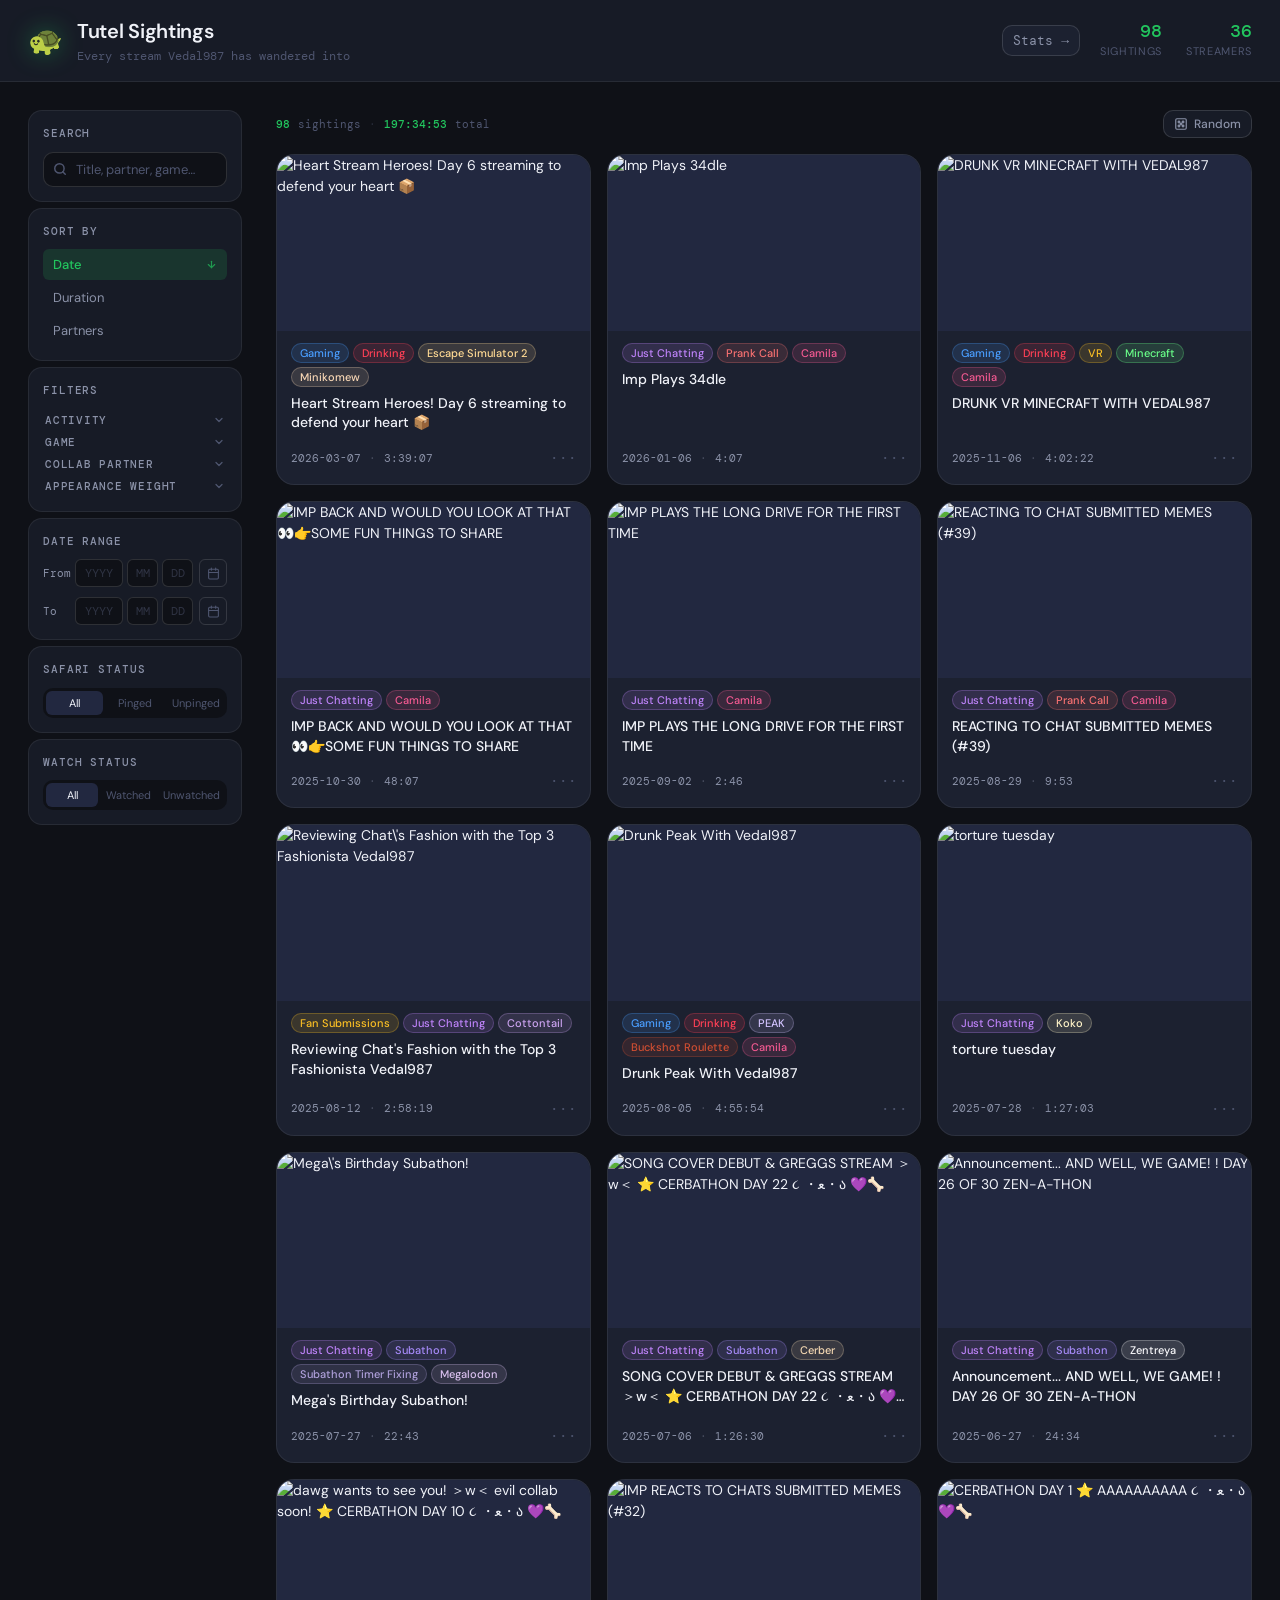
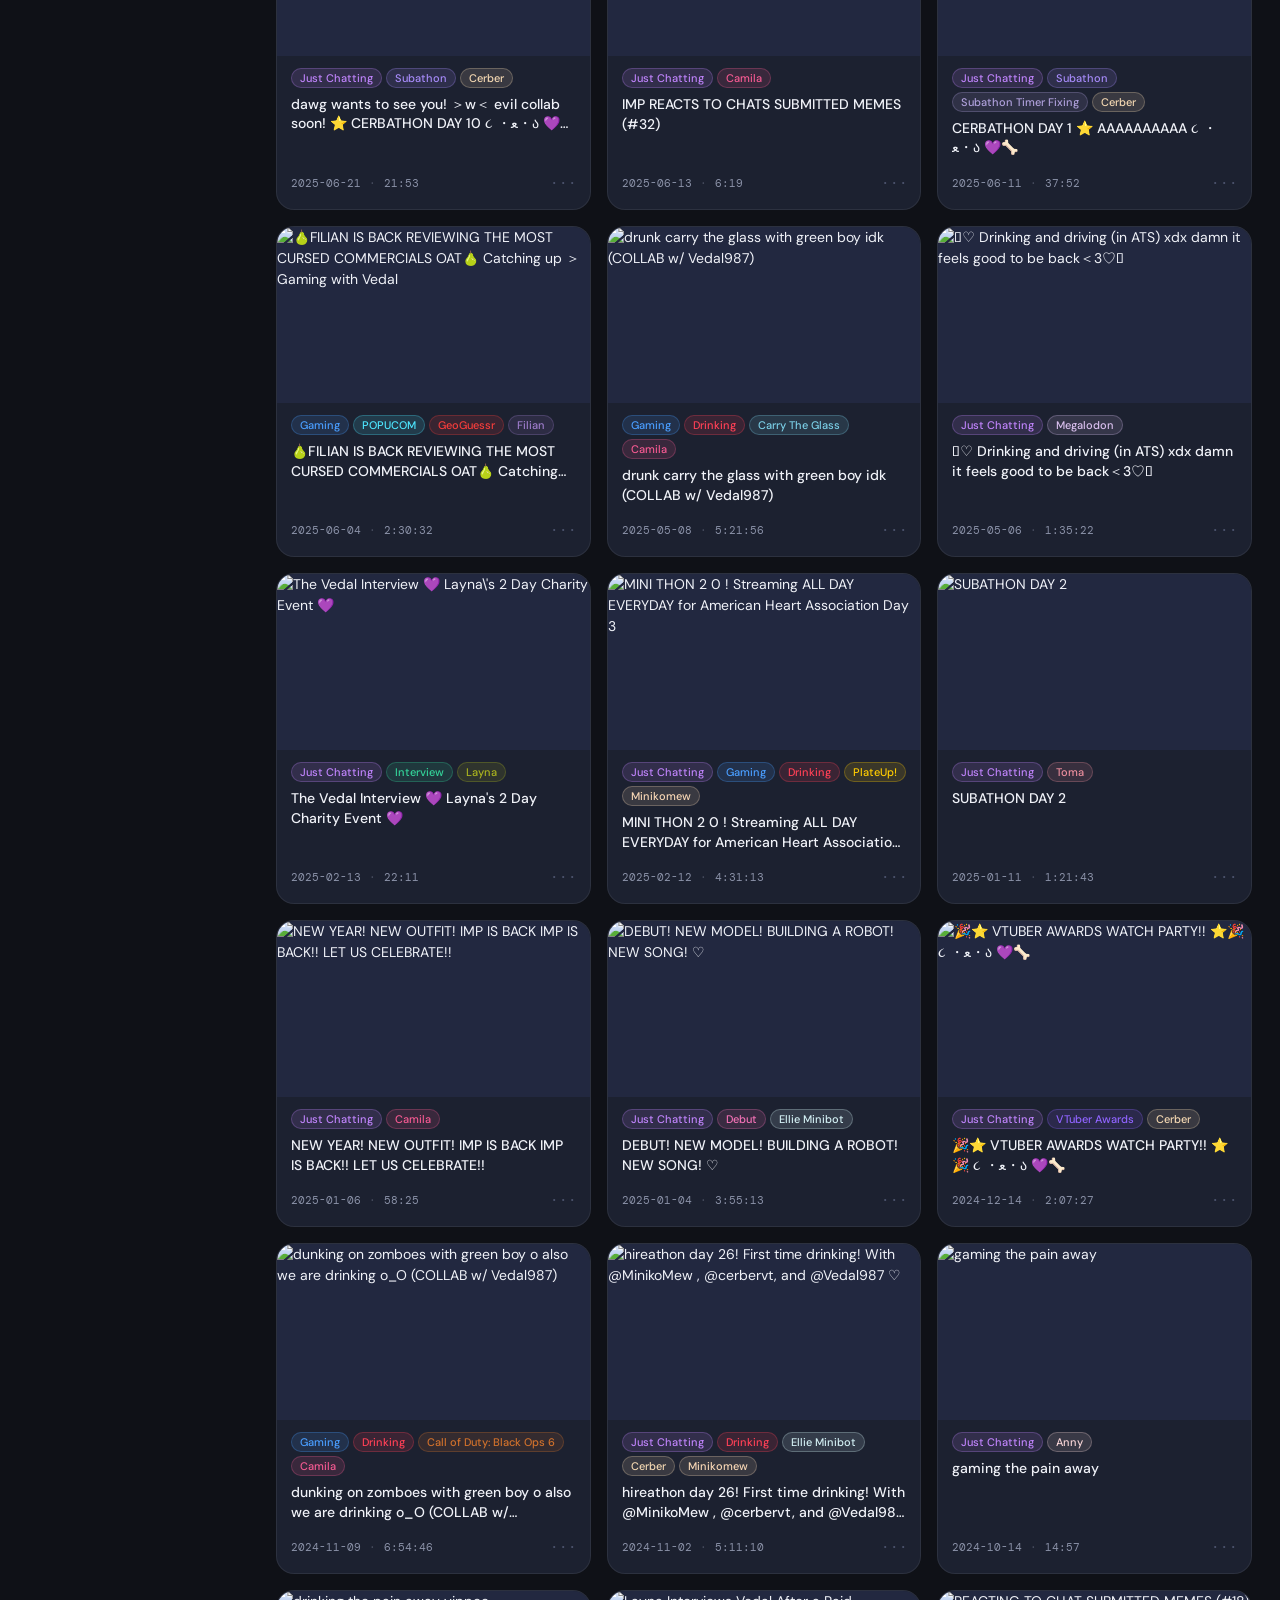
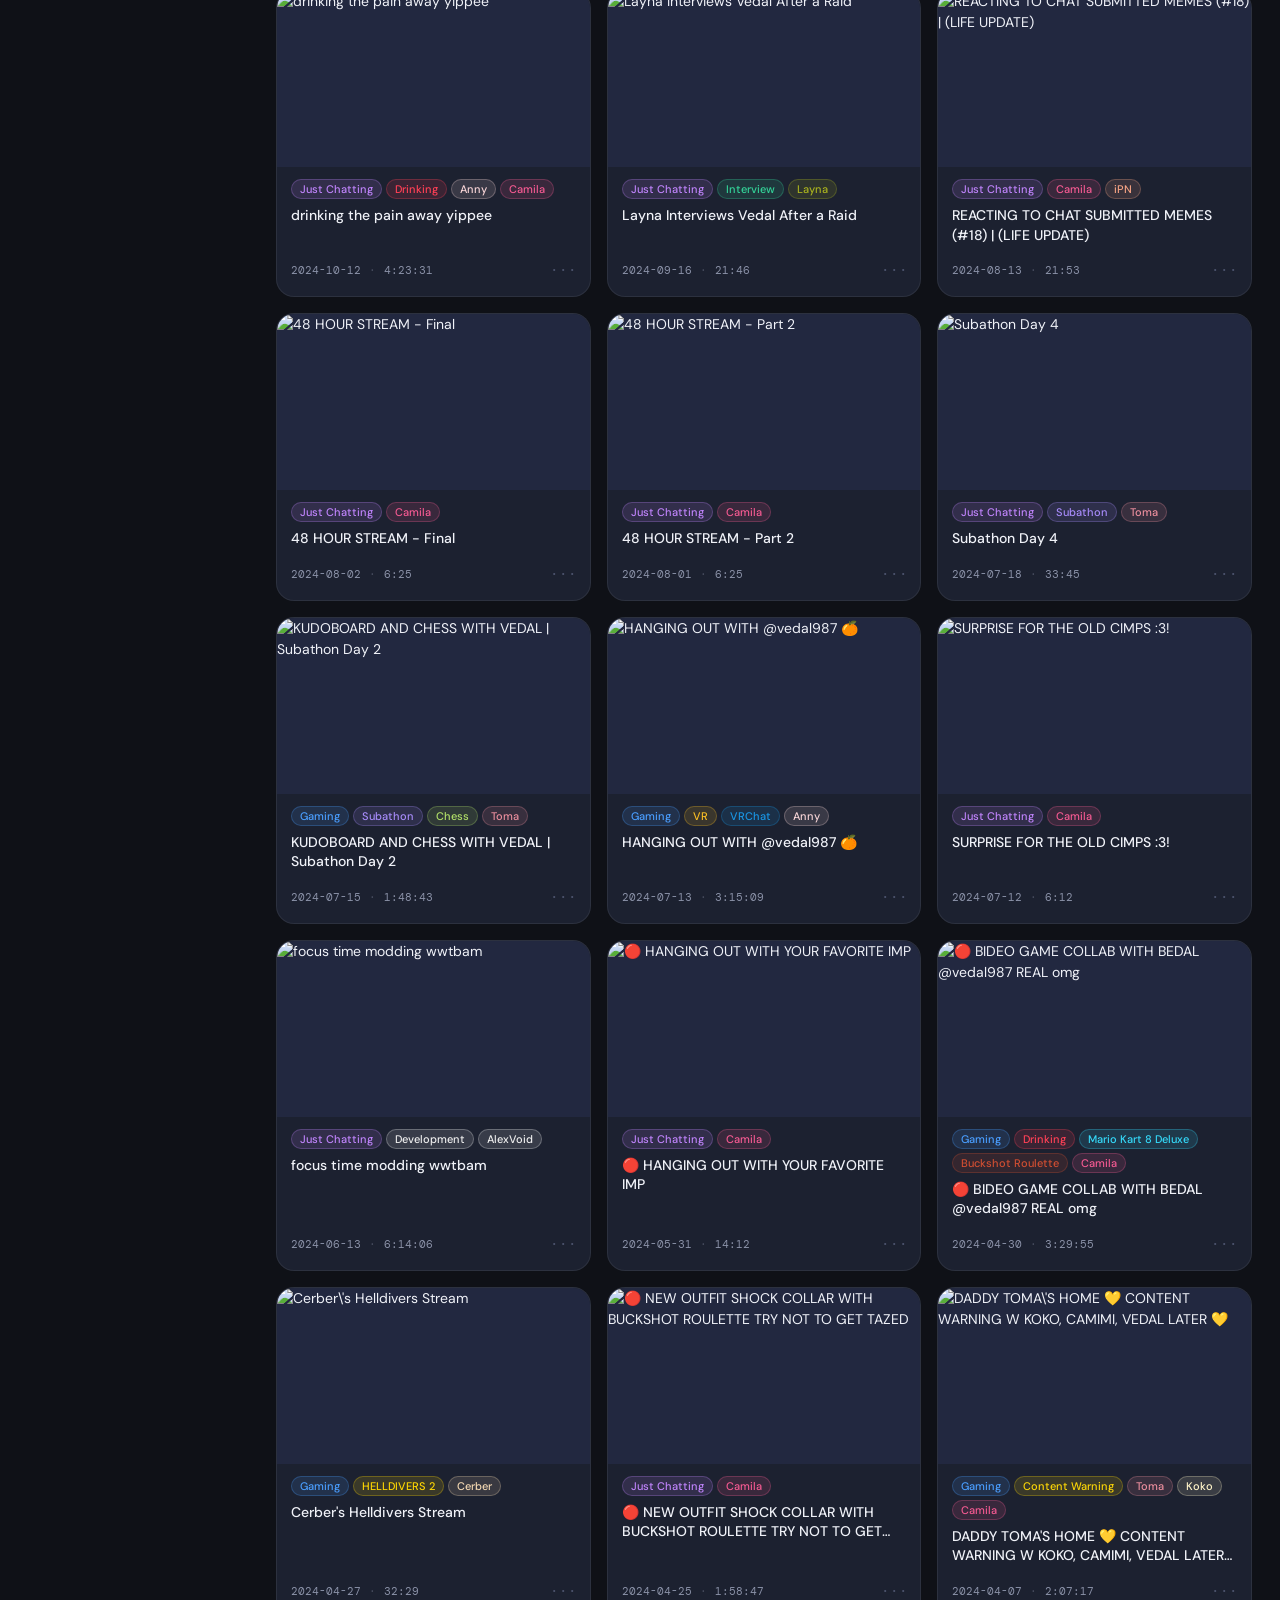
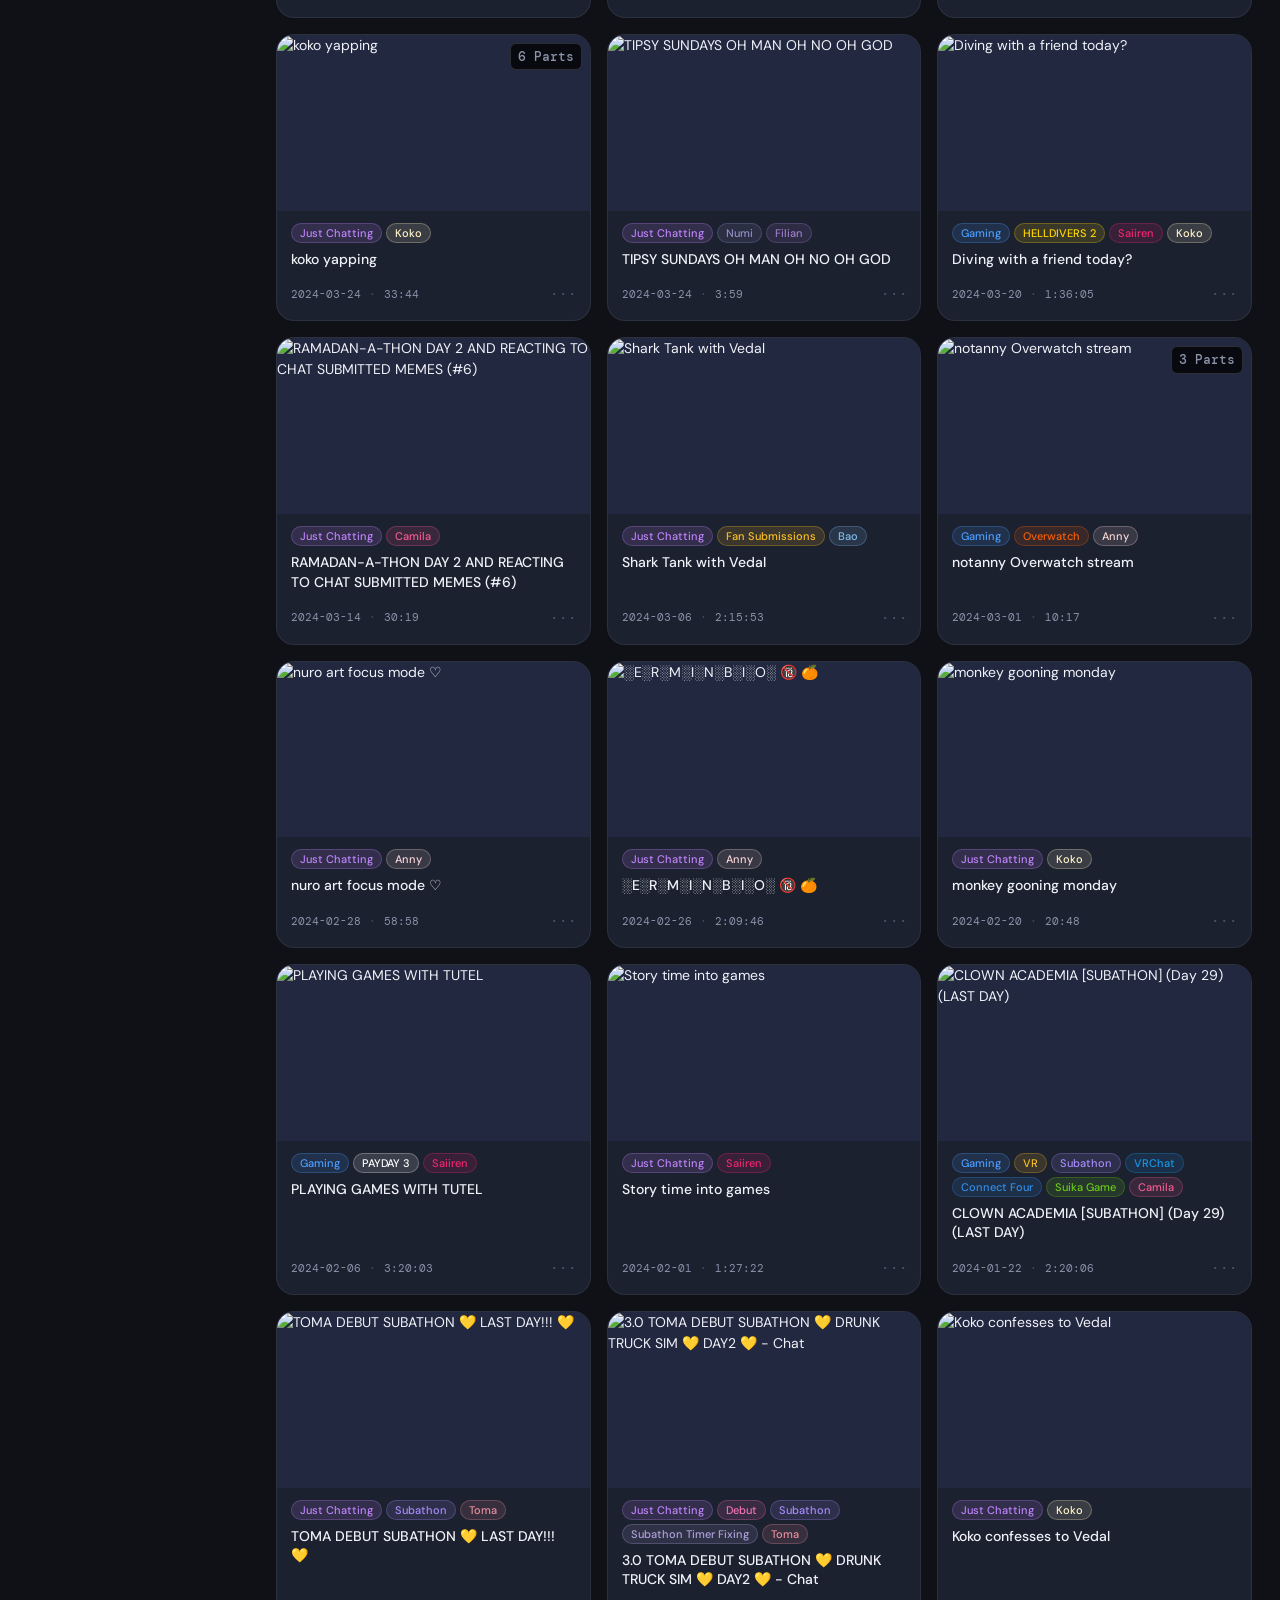
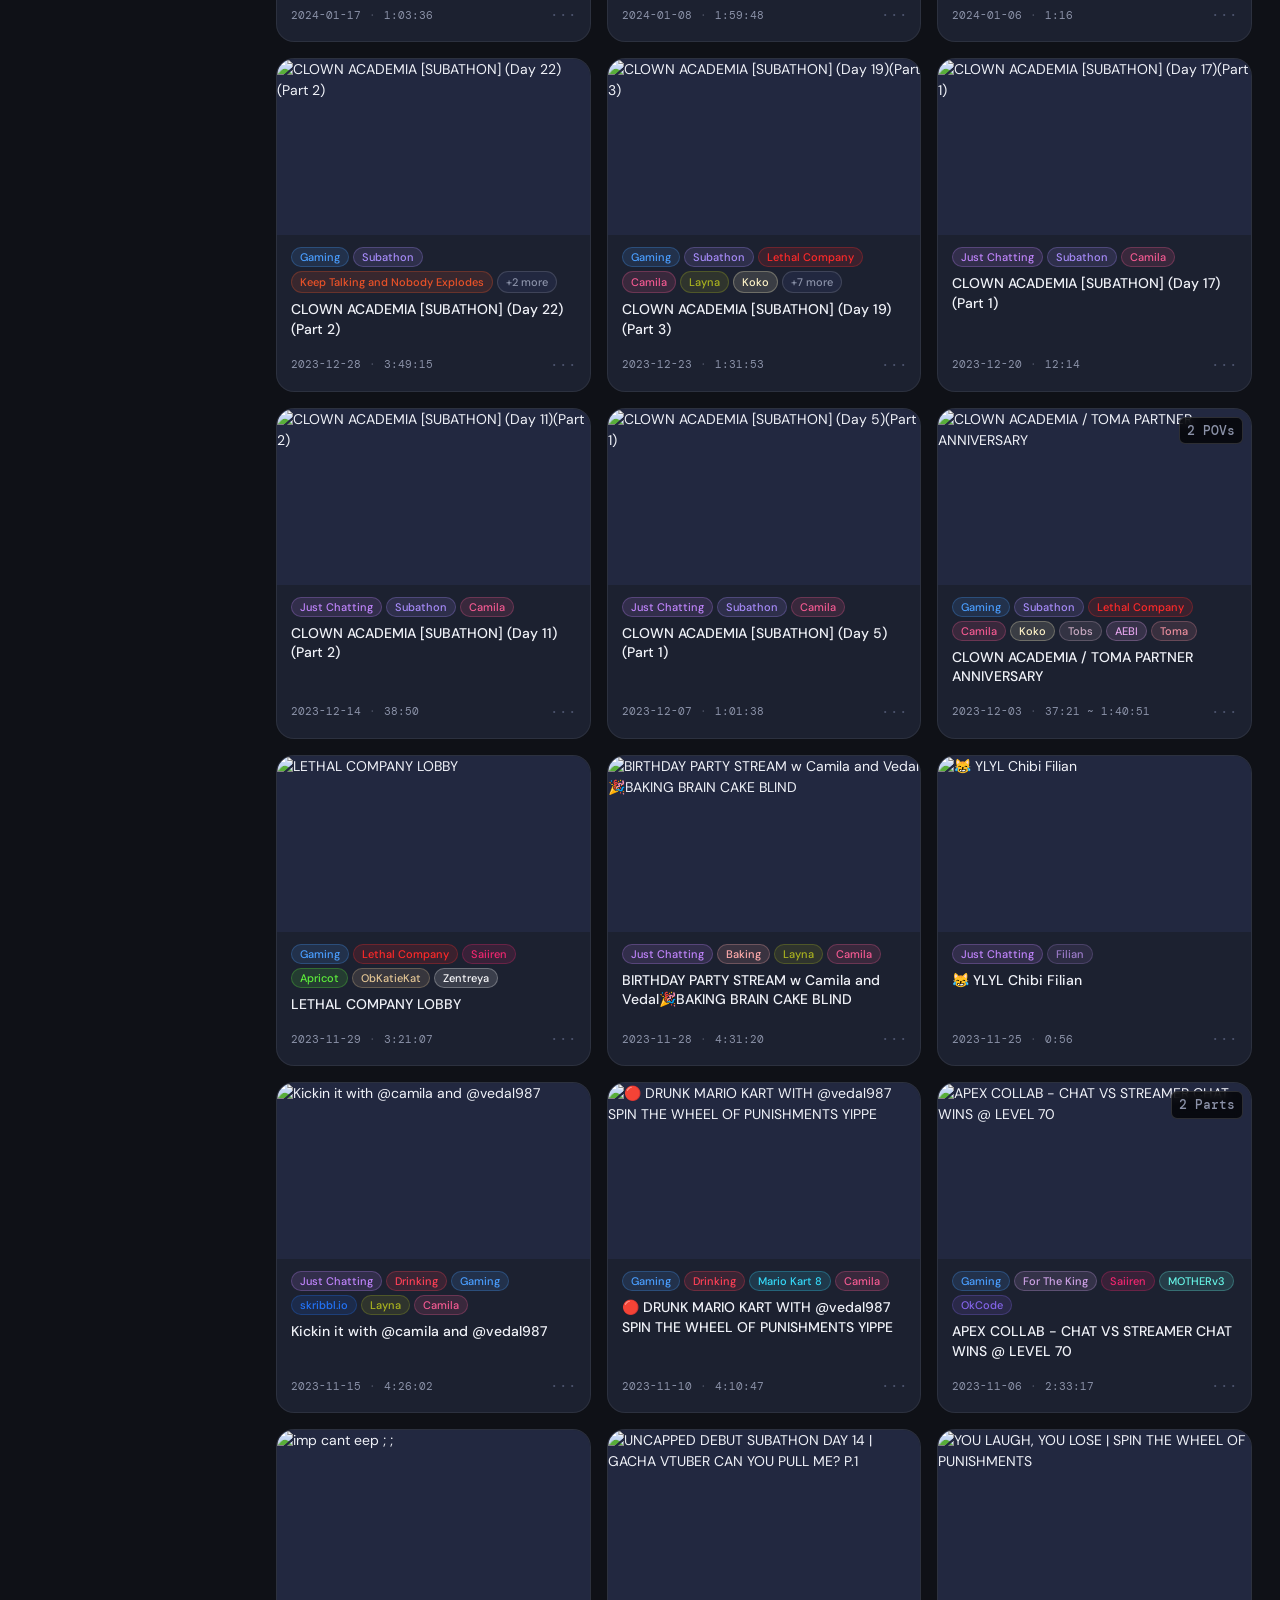
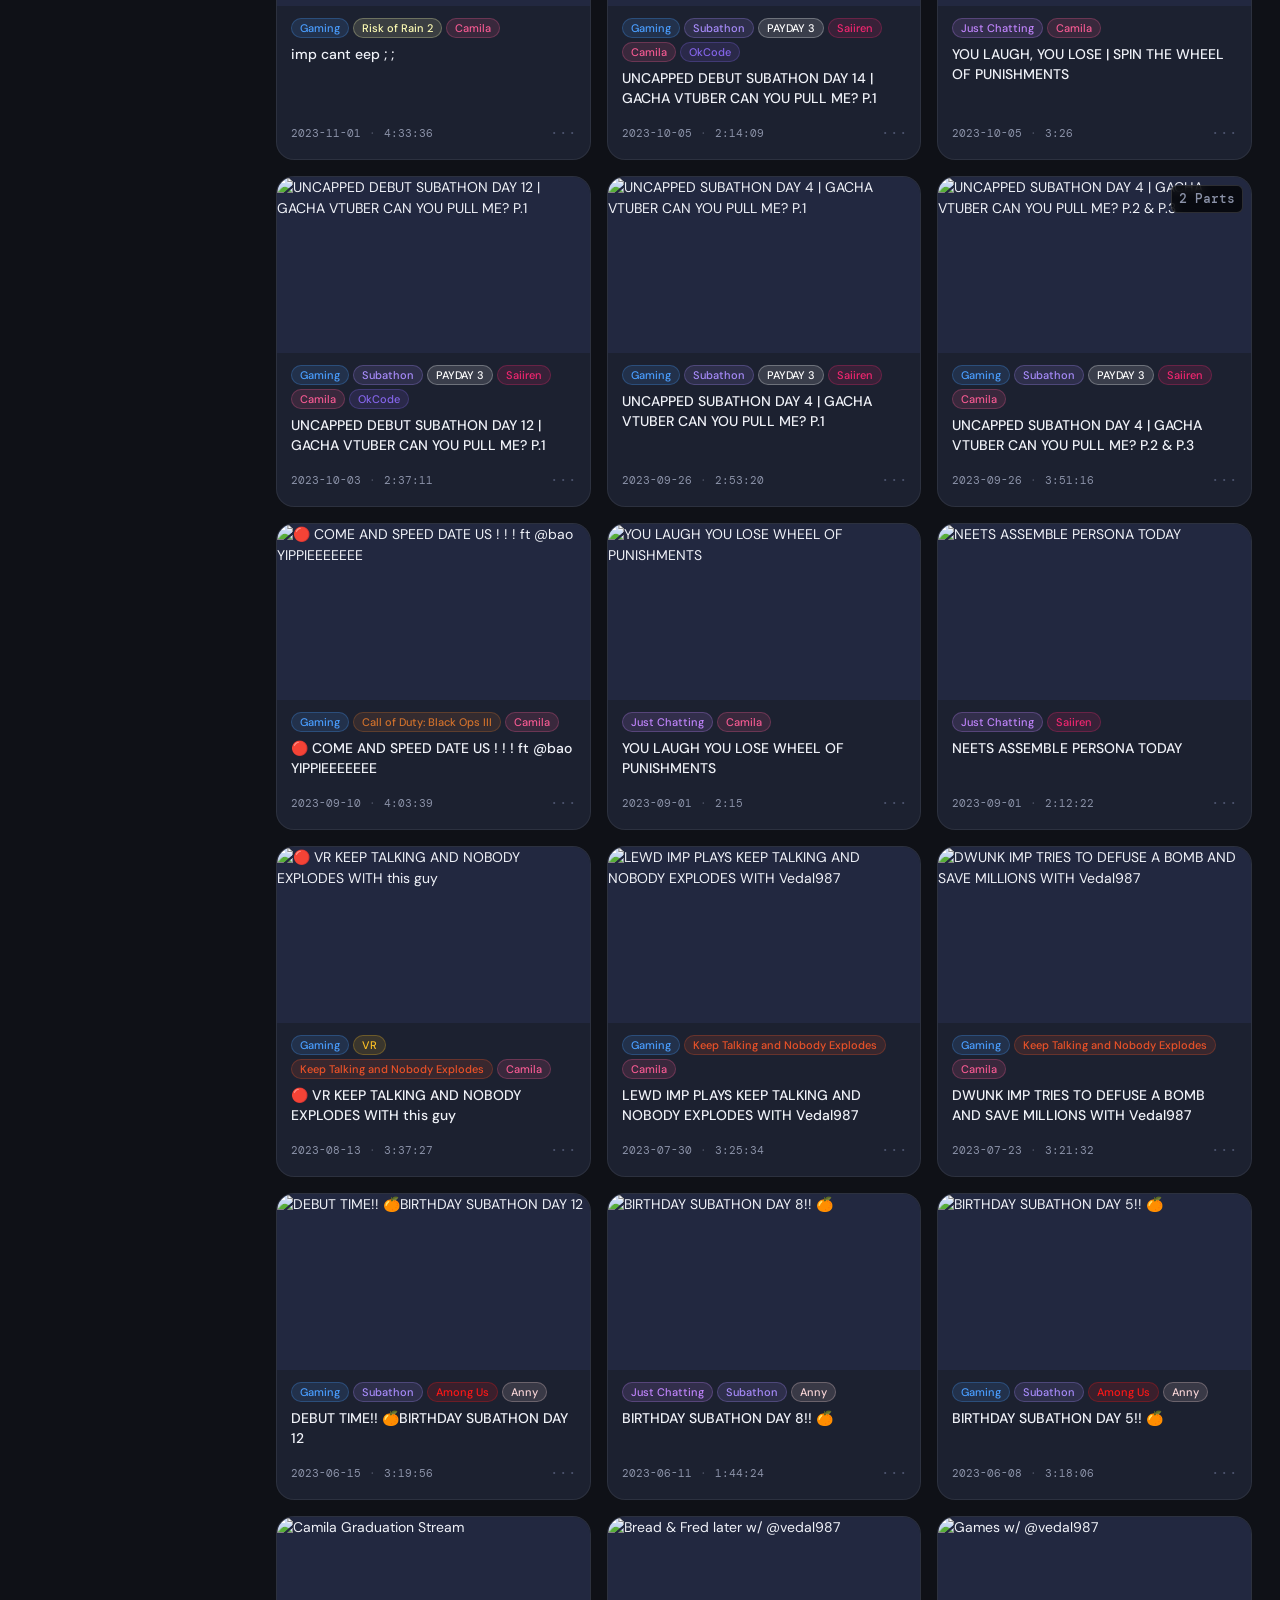
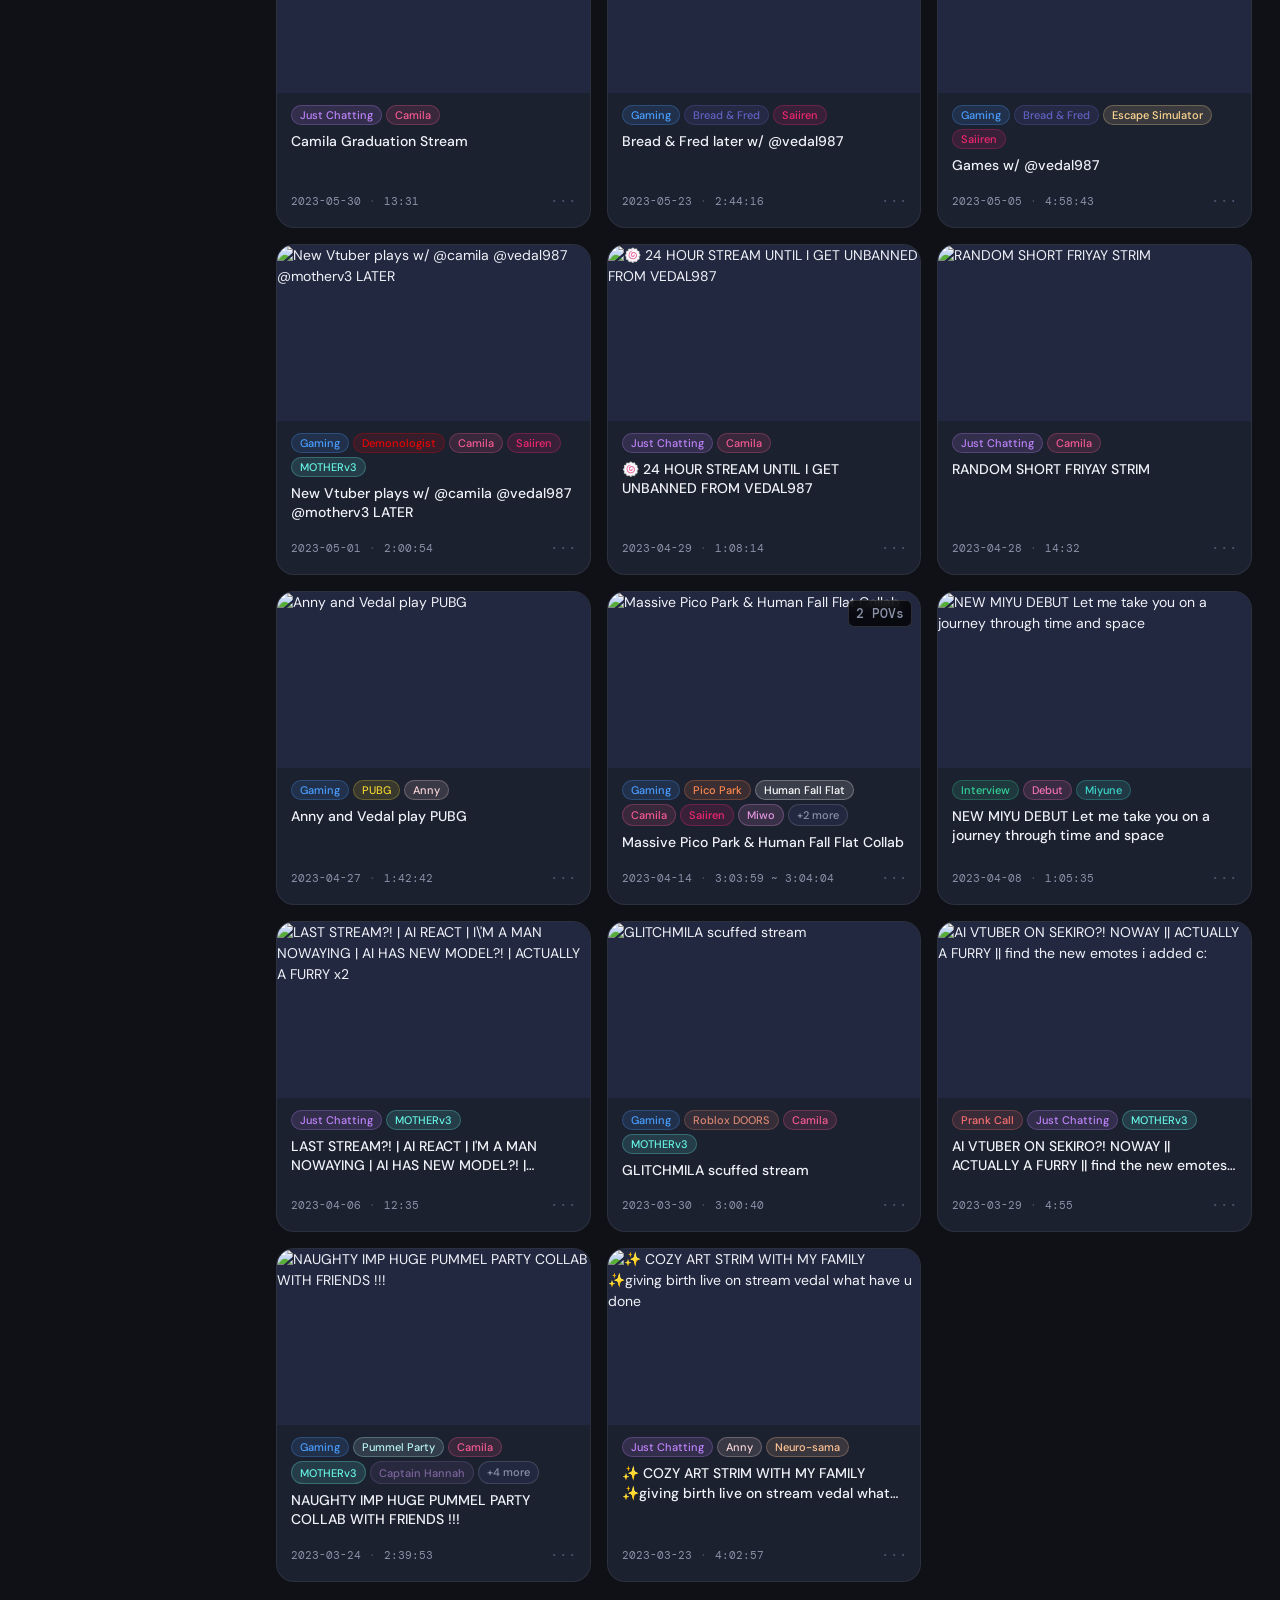
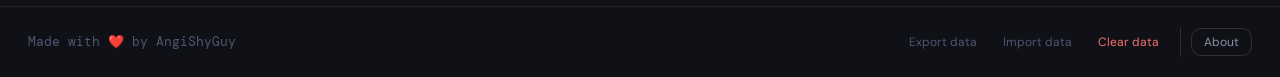
==== index.html @ 38301bb7 "polished up SEO" ====
<!DOCTYPE html>
<html lang="en">
<head>
  <meta charset="UTF-8" />
  <meta name="viewport" content="width=device-width, initial-scale=1.0" />
  
  <title>Tutel Sightings</title>
  <meta name="description" content="A public, searchable, filterable archive of every appearance by Vedal987 on other people's streams." />
  <meta name="theme-color" content="#171b26" />

  <!-- Open Graph -->
  <meta property="og:type"        content="website" />
  <meta property="og:site_name"   content="Tutel Sightings" />
  <meta property="og:url"         content="https://angishyguy.github.io/tutel-sightings/" />
  <meta property="og:title"       content="Tutel Sightings" />
  <meta property="og:description" content="A public, searchable, filterable archive of every appearance by Vedal987 on other people's streams." />
  <meta property="og:image"       content="https://angishyguy.github.io/tutel-sightings/icons/icon-512.png" />
  <meta property="og:image:type"  content="image/png" />
  <meta property="og:image:width" content="512" />
  <meta property="og:image:alt"   content="Tutel Sightings icon" />

  <!-- Twitter -->
  <meta name="twitter:card"        content="summary" />
  <meta name="twitter:url"         content="https://angishyguy.github.io/tutel-sightings/" />
  <meta name="twitter:title"       content="Tutel Sightings" />
  <meta name="twitter:description" content="A public, searchable, filterable archive of every appearance by Vedal987 on other people's streams." />
  <meta name="twitter:image"       content="https://angishyguy.github.io/tutel-sightings/icons/icon-512.png" />
  <meta name="twitter:image:alt"   content="Tutel Sightings icon" />

  <link rel="preconnect" href="https://fonts.googleapis.com" />
  <link rel="preconnect" href="https://fonts.gstatic.com" crossorigin />
  <link href="https://fonts.googleapis.com/css2?family=DM+Mono:ital,wght@0,300;0,400;0,500;1,300&family=DM+Sans:ital,opsz,wght@0,9..40,300;0,9..40,400;0,9..40,500;0,9..40,600;1,9..40,300&display=swap" rel="stylesheet" />
  <link rel="stylesheet" href="style.css" />
  <link rel="stylesheet" href="https://cdnjs.cloudflare.com/ajax/libs/flatpickr/4.6.13/themes/dark.min.css" />
  
  <link rel="icon" href="data:image/svg+xml,<svg xmlns=%22http://www.w3.org/2000/svg%22 viewBox=%220 0 100 100%22><text y=%22.9em%22 font-size=%2290%22>🐢</text></svg>">
  <link rel="manifest" href="manifest.json" />
</head>
<body>

  <header class="site-header">
    <div class="header-inner">
      <button class="hamburger-btn" id="hamburger-btn" aria-label="Open filters">
        <span></span><span></span><span></span>
      </button>
      <div class="header-brand">
        <span class="header-logo">🐢</span>
        <div>
          <h1 class="header-title">Tutel Sightings</h1>
          <p class="header-subtitle">Every stream Vedal987 has wandered into</p>
        </div>
      </div>
      <div class="header-right">
        <a href="stats/" class="stats-page-link">Stats →</a>
        <div class="header-stats" id="header-stats"></div>
      </div>
    </div>
  </header>

  <div class="sidebar-backdrop" id="sidebar-backdrop"></div>

  <main class="site-main">

    <aside class="sidebar" id="sidebar">
      <div class="sidebar-close-btn">
        <button id="sidebar-close" aria-label="Close filters" style="display:flex;align-items:center;gap:10px;background:none;border:none;cursor:pointer;color:inherit;font:inherit;">
          <svg width="18" height="18" viewBox="0 0 24 24" fill="none" stroke="currentColor" stroke-width="2.5" stroke-linecap="round"><line x1="18" y1="6" x2="6" y2="18"/><line x1="6" y1="6" x2="18" y2="18"/></svg>
          Filters
        </button>
        <button class="clear-all-btn" id="mobile-clear-all-btn" onclick="clearAllFilters()" style="display:none">✕ Clear all</button>
      </div>

      <div class="control-group">
        <label class="control-label" for="search-input">Search</label>
        <div class="search-wrap">
          <input
            id="search-input"
            class="search-input"
            type="text"
            placeholder="Title, partner, game…"
            autocomplete="off"
          />
          <button class="search-clear-btn" id="search-clear-btn" style="display:none" aria-label="Clear search">
            <svg width="12" height="12" viewBox="0 0 24 24" fill="none" stroke="currentColor" stroke-width="2.5" stroke-linecap="round"><line x1="18" y1="6" x2="6" y2="18"/><line x1="6" y1="6" x2="18" y2="18"/></svg>
          </button>
          <span class="search-icon">
            <svg width="14" height="14" viewBox="0 0 24 24" fill="none" stroke="currentColor" stroke-width="2.5" stroke-linecap="round" stroke-linejoin="round"><circle cx="11" cy="11" r="8"/><line x1="21" y1="21" x2="16.65" y2="16.65"/></svg>
          </span>
        </div>
      </div>

      <div class="control-group">
        <label class="control-label">Sort by</label>
        <div class="sort-options" id="sort-options">
          <button class="sort-btn active" data-sort="date">Date <span class="sort-arrow"><svg width="11" height="11" viewBox="0 0 24 24" fill="none" stroke="currentColor" stroke-width="2.5" stroke-linecap="round" stroke-linejoin="round"><line x1="12" y1="5" x2="12" y2="19"/><polyline points="19 12 12 19 5 12"/></svg></span></button>
          <button class="sort-btn" data-sort="duration">Duration <span class="sort-arrow" style="display:none"><svg width="11" height="11" viewBox="0 0 24 24" fill="none" stroke="currentColor" stroke-width="2.5" stroke-linecap="round" stroke-linejoin="round"><line x1="12" y1="5" x2="12" y2="19"/><polyline points="19 12 12 19 5 12"/></svg></span></button>
          <button class="sort-btn" data-sort="partners">Partners <span class="sort-arrow" style="display:none"><svg width="11" height="11" viewBox="0 0 24 24" fill="none" stroke="currentColor" stroke-width="2.5" stroke-linecap="round" stroke-linejoin="round"><line x1="12" y1="5" x2="12" y2="19"/><polyline points="19 12 12 19 5 12"/></svg></span></button>
        </div>
      </div>

      <div class="control-group">
        <div class="filter-header">
          <label class="control-label">Filters</label>
          <button class="clear-filters-btn" id="clear-filters" style="display:none">Clear</button>
        </div>
        <div id="filter-groups"></div>
      </div>

      <div class="control-group">
        <div class="filter-header">
          <label class="control-label">Date range</label>
          <button class="clear-filters-btn" id="date-clear-btn" style="display:none">Clear</button>
        </div>
        <div class="date-range-row">
          <span class="date-range-label">From</span>
          <div class="date-inputs">
            <input type="text" class="date-part" id="dr-from-yyyy" maxlength="4" placeholder="YYYY" />
            <input type="text" class="date-part date-part--sm" id="dr-from-mm" maxlength="2" placeholder="MM" />
            <input type="text" class="date-part date-part--sm" id="dr-from-dd" maxlength="2" placeholder="DD" />
          </div>
          <button class="date-cal-btn" id="dr-from-cal" title="Pick a date" aria-label="Open calendar for From date">
            <svg width="13" height="13" viewBox="0 0 24 24" fill="none" stroke="currentColor" stroke-width="2" stroke-linecap="round" stroke-linejoin="round"><rect x="3" y="4" width="18" height="18" rx="2"/><line x1="16" y1="2" x2="16" y2="6"/><line x1="8" y1="2" x2="8" y2="6"/><line x1="3" y1="10" x2="21" y2="10"/></svg>
          </button>
        </div>
        <div class="date-range-row">
          <span class="date-range-label">To</span>
          <div class="date-inputs">
            <input type="text" class="date-part" id="dr-to-yyyy" maxlength="4" placeholder="YYYY" />
            <input type="text" class="date-part date-part--sm" id="dr-to-mm" maxlength="2" placeholder="MM" />
            <input type="text" class="date-part date-part--sm" id="dr-to-dd" maxlength="2" placeholder="DD" />
          </div>
          <button class="date-cal-btn" id="dr-to-cal" title="Pick a date" aria-label="Open calendar for To date">
            <svg width="13" height="13" viewBox="0 0 24 24" fill="none" stroke="currentColor" stroke-width="2" stroke-linecap="round" stroke-linejoin="round"><rect x="3" y="4" width="18" height="18" rx="2"/><line x1="16" y1="2" x2="16" y2="6"/><line x1="8" y1="2" x2="8" y2="6"/><line x1="3" y1="10" x2="21" y2="10"/></svg>
          </button>
        </div>
      </div>

      <div class="control-group">
        <label class="control-label">Safari status</label>
        <div class="safari-toggle-wrap">
          <button class="safari-toggle-btn active" data-safari="all">All</button>
          <button class="safari-toggle-btn" data-safari="pinged">Pinged</button>
          <button class="safari-toggle-btn" data-safari="not-pinged">Unpinged</button>
        </div>
      </div>

      <div class="control-group">
        <label class="control-label">Watch status</label>
        <div class="watch-toggle-wrap">
          <button class="watch-toggle-btn active" data-watch="all">All</button>
          <button class="watch-toggle-btn" data-watch="watched">Watched</button>
          <button class="watch-toggle-btn" data-watch="unwatched">Unwatched</button>
        </div>
        <button class="in-progress-btn" id="in-progress-btn" data-active="false" style="display:none">
          In Progress Only
        </button>
      </div>

    </aside>

    <section class="content-area">
      <div class="mobile-search-wrap">
        <div class="search-wrap">
          <input id="mobile-search-input" class="search-input" type="text" placeholder="Title, partner, game…" autocomplete="off" />
          <button class="search-clear-btn" id="mobile-search-clear-btn" style="display:none" aria-label="Clear search">
            <svg width="12" height="12" viewBox="0 0 24 24" fill="none" stroke="currentColor" stroke-width="2.5" stroke-linecap="round"><line x1="18" y1="6" x2="6" y2="18"/><line x1="6" y1="6" x2="18" y2="18"/></svg>
          </button>
          <span class="search-icon">
            <svg width="14" height="14" viewBox="0 0 24 24" fill="none" stroke="currentColor" stroke-width="2.5" stroke-linecap="round" stroke-linejoin="round"><circle cx="11" cy="11" r="8"/><line x1="21" y1="21" x2="16.65" y2="16.65"/></svg>
          </span>
        </div>
      </div>
      <div class="results-bar" id="results-bar"></div>
      <div class="card-grid" id="card-grid"></div>
      <div class="empty-state" id="empty-state" style="display:none">
        <span class="empty-icon">🐢</span>
        <p>No sightings match your filters.</p>
        <button class="empty-clear-btn" onclick="clearAllFilters()">Clear filters</button>
      </div>
    </section>

  </main>

  <div class="pov-dropdown" id="pov-dropdown" style="display:none">
    <div class="pov-dropdown-inner" id="pov-dropdown-inner"></div>
  </div>

  <div class="partner-tooltip" id="partner-tooltip" style="display:none" onmouseenter="keepPartnerTooltip()" onmouseleave="hidePartnerTooltip()">
    <div class="partner-tooltip-inner" id="partner-tooltip-inner"></div>
  </div>

  <footer class="site-footer">
    <div class="footer-inner">
      <span class="footer-credit">Made with ❤️ by AngiShyGuy</span>
      <div class="footer-actions">
        <div class="footer-data-btns">
          <button class="footer-data-btn" onclick="exportWatchData()" title="Export your watch history as a JSON file">Export data</button>
          <label class="footer-data-btn" title="Import a previously exported watch history file">
            Import data
            <input type="file" accept=".json" style="display:none" onchange="importWatchData(this.files[0]);this.value=''">
          </label>
          <button class="footer-data-btn danger" id="footer-clear-btn" data-confirming="false" onclick="clearWatchData()">Clear data</button>
        </div>
        <button class="footer-about-btn" onclick="openModal()">About</button>
      </div>
    </div>
  </footer>

  <!-- About modal -->
  <div class="modal-backdrop" id="modal-backdrop" style="display:none" onclick="closeModal();closeSummary();closeProgress();closeHighlights()"></div>
  <div class="modal" id="modal" style="display:none" role="dialog" aria-modal="true">
    <div class="modal-header">
      <div class="modal-tabs">
        <button class="modal-tab active" data-tab="credits">Credits</button>
        <button class="modal-tab" data-tab="contact">Contact</button>
        <button class="modal-tab" data-tab="legal">Legal</button>
        <button class="modal-tab" data-tab="privacy">Privacy</button>
      </div>
      <button class="modal-close" onclick="closeModal()" aria-label="Close">
        <svg width="16" height="16" viewBox="0 0 24 24" fill="none" stroke="currentColor" stroke-width="2.5" stroke-linecap="round"><line x1="18" y1="6" x2="6" y2="18"/><line x1="6" y1="6" x2="18" y2="18"/></svg>
      </button>
    </div>
    <div class="modal-body">

      <div class="modal-panel active" data-panel="credits">
        <p class="modal-section-label">VOD sources</p>
        <p class="modal-text">VODs are sourced from the following YouTube channels:</p>
        <ul class="modal-link-list">
          <li><a href="https://www.youtube.com/@camilavods" target="_blank" rel="noopener">Camila VODs</a></li>
          <li><a href="https://www.youtube.com/@MinikoMewArchive" target="_blank" rel="noopener">Minikomew Archive</a></li>
          <li><a href="https://www.youtube.com/@cottontailvavod" target="_blank" rel="noopener">CottontailVA VOD Channel</a></li>
          <li><a href="https://www.youtube.com/@KokoNutsVODs" target="_blank" rel="noopener">KokoNuts VOD Archive</a></li>
          <li><a href="https://www.youtube.com/@annyvods" target="_blank" rel="noopener">anny VODs</a></li>
          <li><a href="https://www.youtube.com/@Neuro-Sama-Collab-Archive" target="_blank" rel="noopener">Neuro Sama Collab Archive</a></li>
          <li><a href="https://www.youtube.com/@SaiirenTwitchVods" target="_blank" rel="noopener">Saiiren Twitch VODs</a></li>
          <li><a href="https://www.youtube.com/@LaynaLazarVODs" target="_blank" rel="noopener">Layna VODs</a></li>
          <li><a href="https://www.youtube.com/@mv3twitchvods" target="_blank" rel="noopener">MOTHERv3 Twitch VODs</a></li>
          <li><a href="https://www.youtube.com/@Ellie_Minivods" target="_blank" rel="noopener">Ellie_Minivods</a></li>
        </ul>
        <p class="modal-text" style="margin-top:14px">For VODs which have been lost to time, shortened clips are sourced from:</p>
        <ul class="modal-link-list">
          <li><a href="https://www.youtube.com/@stazishere" target="_blank" rel="noopener">Staz</a></li>
          <li><a href="https://www.youtube.com/@NeuroClips-FanChannel" target="_blank" rel="noopener">NeuroClips</a></li>
        </ul>
        <p class="modal-section-label">Miscellaneous</p>
        <p class="modal-text">This project was inspired by emzee's <a href="https://libraryofladev.com/" target="_blank" rel="noopener">Library of Ladev</a>.</p>
        <p class="modal-text">Calendar picker powered by <a href="https://flatpickr.js.org/" target="_blank" rel="noopener">Flatpickr</a>. Stat charts powered by <a href="https://www.chartjs.org/" target="_blank" rel="noopener">Chart.js</a>.</p>
        <p class="modal-text">Shoutouts to <a href="https://krdevnotes.com/" target="_blank" rel="noopener">krdev notes</a> for their YouTube thumbnail fallback code which I shamelessly stole.</p>
      </div>

      <div class="modal-panel" data-panel="contact">
        <p class="modal-section-label">GitHub</p>
        <p class="modal-text">This project is open source and available on <a href="https://github.com/AngiShyGuy/tutel-sightings" target="_blank" rel="noopener">GitHub</a>. Contributions, corrections, and new sightings are welcome!</p>
        <p class="modal-section-label">Discord</p>
        <p class="modal-text">This project also has <a href="https://discord.com/channels/574720535888396288/1509808637122580650" target="_blank" rel="noopener">its own thread</a> on the official Neuro-sama Discord server. Feel free to suggest anything there as well!</p>
      </div>

      <div class="modal-panel" data-panel="legal">
        <p class="modal-section-label">Terms of use</p>
        <div class="modal-legal-block">
          <p class="modal-legal-term">Non-affiliation</p>
          <p class="modal-text">This site is a fan-made project and is not affiliated with Neuro-sama, Vedal, or any related entities.</p>
        </div>
        <div class="modal-legal-block">
          <p class="modal-legal-term">Content and liability</p>
          <p class="modal-text">All information on this site is provided "as is" without warranties of any kind. The site does not guarantee the accuracy, completeness, or reliability of any content and is not liable for any errors or omissions.</p>
        </div>
        <div class="modal-legal-block">
          <p class="modal-legal-term">Third-party content</p>
          <p class="modal-text">This site may contain third-party links and is not responsible for the policies or materials of those third parties.</p>
        </div>
      </div>

      <div class="modal-panel" data-panel="privacy">
        <p class="modal-section-label">Privacy policy</p>
        <div class="modal-legal-block">
          <p class="modal-legal-term">Data collection</p>
          <p class="modal-text">This site collects no personal data and has no analytics, tracking, or cookies of any kind.</p>
        </div>
        <div class="modal-legal-block">
          <p class="modal-legal-term">Local storage</p>
          <p class="modal-text">Your watch history (which VODs you've marked as watched) is stored exclusively in your browser's localStorage. This data never leaves your device and is not accessible to anyone else.</p>
        </div>
      </div>

    </div>
  </div>

  <!-- Summary popup -->
  <div class="summary-popup" id="summary-popup" style="display:none" role="dialog" aria-modal="true">
    <div class="summary-popup-header">
      <div>
        <div class="summary-popup-label">Collab Summary</div>
        <div class="summary-popup-title" id="summary-title"></div>
      </div>
      <button class="modal-close" onclick="closeSummary()" aria-label="Close">
        <svg width="16" height="16" viewBox="0 0 24 24" fill="none" stroke="currentColor" stroke-width="2.5" stroke-linecap="round"><line x1="18" y1="6" x2="6" y2="18"/><line x1="6" y1="6" x2="18" y2="18"/></svg>
      </button>
    </div>
    <p class="summary-popup-text" id="summary-text"></p>
  </div>

  <div class="summary-popup" id="progress-popup" style="display:none" role="dialog" aria-modal="true">
    <div class="summary-popup-header">
      <div>
        <div class="summary-popup-label">Set Progress</div>
        <div class="summary-popup-title" id="progress-title"></div>
      </div>
      <button class="modal-close" onclick="closeProgress()" aria-label="Close">
        <svg width="16" height="16" viewBox="0 0 24 24" fill="none" stroke="currentColor" stroke-width="2.5" stroke-linecap="round"><line x1="18" y1="6" x2="6" y2="18"/><line x1="6" y1="6" x2="18" y2="18"/></svg>
      </button>
    </div>
    
    <div class="progress-body">
      <p class="summary-popup-text">At what timestamp in the VOD did you leave off?</p>
      <p class="progress-hint">Leave blank to only save which part you're on.</p>
      <div class="progress-controls">
        <div class="progress-inputs">
          <input type="text" id="prog-hh" maxlength="2" placeholder="00" oninput="handleProgressInput(this, 'prog-mm')">
          <span>:</span>
          <input type="text" id="prog-mm" maxlength="2" placeholder="00" oninput="handleProgressInput(this, 'prog-ss')" onkeydown="handleProgressBackspace(event, 'prog-hh')">
          <span>:</span>
          <input type="text" id="prog-ss" maxlength="2" placeholder="00" onkeydown="handleProgressBackspace(event, 'prog-mm')">
        </div>
        <select id="progress-vod-select" style="display:none"></select>
      </div>
    </div>

    <div id="progress-watched-prompt" style="display:none; margin-top: 16px; padding: 12px; background: var(--bg-base); border: 1px solid rgba(248, 113, 113, 0.2); border-radius: var(--radius-md);">
      <p class="summary-popup-text" style="font-size: 13px; color: #f87171; margin-bottom: 12px; font-weight: 500;">
        This timestamp is past the collab's end time. Set as watched instead?
      </p>
      <div style="display: flex; gap: 8px; flex-wrap: wrap;">
        <button class="prog-btn-confirm-watched" onclick="confirmProgressWatched(true)">Yes, Watched</button>
        <button class="prog-btn-confirm-keep" onclick="confirmProgressWatched(false)">No, Keep Progress</button>
        <button class="prog-btn-confirm-cancel" onclick="cancelProgressPrompt()">Cancel</button>
      </div>
    </div>

    <div class="progress-actions" id="progress-actions" style="display: flex; gap: 8px; margin-top: 16px;">
      <button class="footer-about-btn" onclick="saveProgressFromPopup()">Confirm Progress</button>
      <button class="footer-data-btn danger" onclick="clearProgressFromPopup()">Delete Progress</button>
    </div>
  </div>

  <!-- Highlights popup -->
  <div class="summary-popup" id="highlights-popup" style="display:none" role="dialog" aria-modal="true">
      <div class="summary-popup-header">
        <div>
          <div class="summary-popup-label">Stream Highlights</div>
          <div class="summary-popup-title" id="highlights-title"></div>
        </div>
        <button class="modal-close" onclick="closeHighlights()" aria-label="Close">
          <svg width="16" height="16" viewBox="0 0 24 24" fill="none" stroke="currentColor" stroke-width="2.5" stroke-linecap="round"><line x1="18" y1="6" x2="6" y2="18"/><line x1="6" y1="6" x2="18" y2="18"/></svg>
        </button>
      </div>
      <div class="highlights-list" id="highlights-list"></div>
    </div>
</body>
</html>
  <script src="https://cdnjs.cloudflare.com/ajax/libs/flatpickr/4.6.13/flatpickr.min.js"></script>
  <script src="script.js"></script>
</body>
</html>
---- style.css ----
/* ============================================================
   TUTEL SIGHTINGS — style.css
   Dark editorial aesthetic. DM Sans + DM Mono.
   ============================================================ */

/* --- Variables --- */
:root {
  --bg-base:       #0f1117;
  --bg-surface:    #171b26;
  --bg-card:       #1c2130;
  --bg-raised:     #222840;
  --border:        rgba(255,255,255,0.07);
  --border-strong: rgba(255,255,255,0.13);

  --green:         #22c55e;
  --green-dim:     rgba(34,197,94,0.15);
  --green-glow:    rgba(34,197,94,0.08);

  --text-primary:  #f0f2f8;
  --text-secondary:#8b92a8;
  --text-muted:    #4f5670;

  --font-sans:  'DM Sans', sans-serif;
  --font-mono:  'DM Mono', monospace;

  --radius-sm:  6px;
  --radius-md:  10px;
  --radius-lg:  14px;
  --radius-xl:  18px;

  --transition: 150ms ease;
}

/* --- Reset --- */
*, *::before, *::after { box-sizing: border-box; margin: 0; padding: 0; }
html { scroll-behavior: smooth; }
body {
  font-family: var(--font-sans);
  background: var(--bg-base);
  color: var(--text-primary);
  min-height: 100vh;
  font-size: 14px;
  line-height: 1.5;
  -webkit-font-smoothing: antialiased;
}
a { color: inherit; text-decoration: none; }
button { cursor: pointer; border: none; background: none; font-family: inherit; }
input { font-family: inherit; }

/* --- Header --- */
.site-header {
  border-bottom: 1px solid var(--border);
  background: var(--bg-surface);
  position: sticky;
  top: 0;
  z-index: 100;
  backdrop-filter: blur(12px);
}
.header-inner {
  max-width: 1400px;
  margin: 0 auto;
  padding: 16px 28px;
  display: flex;
  align-items: center;
  justify-content: space-between;
  gap: 16px;
}
.header-brand {
  display: flex;
  align-items: center;
  gap: 14px;
}
.header-right {
  display: flex;
  align-items: center;
  gap: 20px;
}
.stats-page-link {
  background: var(--bg-card);
  font-family: var(--font-mono);
  font-size: 13px;
  color: var(--text-secondary);
  text-decoration: none;
  padding: 5px 10px;
  border: 1px solid var(--border-strong);
  border-radius: var(--radius-md);
  transition: color var(--transition), border-color var(--transition), background var(--transition);
  white-space: nowrap;
  flex-shrink: 0;
}
@media (hover: hover) and (pointer: fine) {
  .stats-page-link:hover {
    color: var(--text-primary);
    border-color: var(--green);
    background: var(--green-glow);
  }
}
.header-logo {
  font-size: 28px;
  line-height: 1;
  filter: drop-shadow(0 0 12px rgba(34,197,94,0.4));
}
.header-title {
  font-size: 20px;
  font-weight: 600;
  letter-spacing: -0.3px;
  color: var(--text-primary);
}
.header-subtitle {
  font-size: 12px;
  color: var(--text-muted);
  font-family: var(--font-mono);
  margin-top: 1px;
}
.header-stats {
  display: flex;
  gap: 24px;
}
.stat-item {
  text-align: right;
}
.stat-value {
  font-family: var(--font-mono);
  font-size: 18px;
  font-weight: 500;
  color: var(--green);
  line-height: 1;
}
.stat-label {
  font-size: 11px;
  color: var(--text-muted);
  margin-top: 3px;
  text-transform: uppercase;
  letter-spacing: 0.06em;
}

/* --- Layout --- */
.site-main {
  max-width: 1400px;
  margin: 0 auto;
  /* Top: 28px | Right: 28px | Bottom: 0px | Left: 28px */
  padding: 28px 28px 0 28px; 
  display: grid;
  grid-template-columns: 220px 1fr;
  gap: 28px;
  align-items: start;
}

/* --- Sidebar --- */
.sidebar {
  position: sticky;
  top: 110px; /* somehow this random magic number fixes the sidebar moving up when the page scrolls down idk why (Old Comment: Matches the exact header (61px) + main padding (28px) so it never moves) */
  height: calc(100vh - 117px); /* Fills exactly to the bottom padding (89px top + 28px bottom) */
  overflow-y: auto;
  display: flex;
  flex-direction: column;
  gap: 6px;
  scrollbar-width: thin;
  scrollbar-color: var(--border-strong) transparent;
  padding-right: 6px; /* Added breathing room so the scrollbar doesn't visually cut into the rounded corners */
}

/* Force browsers to render extra scroll space past the final flex item */
.sidebar::after {
  content: '';
  display: block;
  height: 12px;
  flex-shrink: 0;
}

.control-group {
  background: var(--bg-surface);
  border: 1px solid var(--border);
  border-radius: var(--radius-lg);
  padding: 14px;
  display: flex;
  flex-direction: column;
  gap: 10px;
}
.control-label {
  font-size: 11px;
  font-weight: 500;
  text-transform: uppercase;
  letter-spacing: 0.08em;
  color: var(--text-secondary);
  font-family: var(--font-mono);
}
.filter-header {
  display: flex;
  align-items: center;
  justify-content: space-between;
}

/* Search */
.search-wrap {
  position: relative;
}
.search-input {
  width: 100%;
  background: var(--bg-base);
  border: 1px solid var(--border-strong);
  border-radius: var(--radius-md);
  color: var(--text-primary);
  padding: 8px 28px 8px 32px;
  font-size: 13px;
  outline: none;
  transition: border-color var(--transition), box-shadow var(--transition);
}
.search-input:focus {
  border-color: var(--green);
  box-shadow: 0 0 0 3px var(--green-glow);
}
.search-input::placeholder { color: var(--text-muted); }
.search-icon {
  position: absolute;
  left: 10px;
  top: 50%;
  transform: translateY(-50%);
  color: var(--text-muted);
  pointer-events: none;
  display: flex;
}

.search-clear-btn {
  position: absolute;
  right: 8px;
  top: 50%;
  transform: translateY(-50%);
  color: var(--text-muted);
  display: flex;
  align-items: center;
  padding: 2px;
  border-radius: var(--radius-sm);
  transition: color var(--transition);
  z-index: 1;
}
@media (hover: hover) and (pointer: fine) {
  .search-clear-btn:hover { color: var(--text-primary); }
}

/* Sort */
.sort-options {
  display: flex;
  flex-direction: column;
  gap: 2px;
}
.sort-btn {
  width: 100%;
  text-align: left;
  padding: 7px 10px;
  font-size: 13px;
  color: var(--text-secondary);
  border-radius: var(--radius-sm);
  transition: background var(--transition), color var(--transition);
  font-family: var(--font-sans);
  display: flex;
  align-items: center;
}
@media (hover: hover) and (pointer: fine) {
  .sort-btn:hover { background: var(--bg-raised); color: var(--text-primary); }
}
.sort-btn.active {
  background: var(--green-dim);
  color: var(--green);
  font-weight: 500;
}
.sort-arrow {
  display: inline-flex;
  align-items: center;
  margin-left: auto;
  opacity: 0.7;
  transition: transform 200ms ease;
}
.sort-arrow.asc { transform: rotate(180deg); }

/* Watch toggle */
.watch-toggle-wrap,
.safari-toggle-wrap {
  display: flex;
  gap: 4px;
  background: var(--bg-base);
  border-radius: var(--radius-md);
  padding: 3px;
}
.watch-toggle-btn,
.safari-toggle-btn {
  flex: 1;
  padding: 5px 4px;
  font-size: 11px;
  border-radius: var(--radius-sm);
  color: var(--text-muted);
  transition: background var(--transition), color var(--transition);
  text-align: center;
}
@media (hover: hover) and (pointer: fine) {
  .watch-toggle-btn:hover,
  .safari-toggle-btn:hover { color: var(--text-secondary); }
}
.watch-toggle-btn.active,
.safari-toggle-btn.active {
  background: var(--bg-raised);
  color: var(--text-primary);
}

.in-progress-btn {
  margin-top: 6px;
  width: 100%;
  padding: 5px 8px;
  font-size: 11px;
  font-family: var(--font-mono);
  color: var(--text-muted);
  border: 1px dashed var(--border-strong);
  border-radius: var(--radius-sm);
  text-align: center;
  transition: background var(--transition), color var(--transition), border-color var(--transition);
}
@media (hover: hover) and (pointer: fine) {
  .in-progress-btn:hover { color: var(--text-secondary); }
}
.in-progress-btn[data-active="true"] {
  background: var(--bg-raised);
  color: var(--text-primary);
  border-style: solid;
  border-color: var(--border-strong);
}

/* Date range filter */
.date-range-row {
  display: flex;
  align-items: center;
  gap: 6px;
}
.date-range-label {
  font-size: 11px;
  font-family: var(--font-mono);
  color: var(--text-secondary);
  width: 26px;
  flex-shrink: 0;
}
.date-inputs {
  display: flex;
  gap: 4px;
  flex: 1;
  min-width: 0;
}
.date-part {
  background: var(--bg-base);
  border: 1px solid var(--border-strong);
  border-radius: var(--radius-sm);
  color: var(--text-primary);
  font-family: var(--font-mono);
  font-size: 12px;
  padding: 5px 6px;
  outline: none;
  text-align: center;
  transition: border-color var(--transition), box-shadow var(--transition);
  min-width: 0;
  flex: 2;
}
.date-part--sm { flex: 1; }
.date-part:focus {
  border-color: var(--green);
  box-shadow: 0 0 0 3px var(--green-glow);
}
.date-part::placeholder { color: var(--text-muted); opacity: 0.5; }
.date-cal-btn {
  display: flex;
  align-items: center;
  justify-content: center;
  width: 28px;
  height: 28px;
  flex-shrink: 0;
  border-radius: var(--radius-sm);
  border: 1px solid var(--border-strong);
  color: var(--text-muted);
  transition: color var(--transition), border-color var(--transition), background var(--transition);
}
@media (hover: hover) and (pointer: fine) {
  .date-cal-btn:hover {
    color: var(--text-primary);
    border-color: var(--green);
    background: var(--green-glow);
  }
}
/* Flatpickr overrides — keep it consistent with the site theme */
.flatpickr-calendar {
  background: var(--bg-surface) !important;
  border: 1px solid var(--border-strong) !important;
  border-radius: var(--radius-lg) !important;
  box-shadow: 0 8px 32px rgba(0,0,0,0.5) !important;
  font-family: var(--font-sans) !important;
}
.flatpickr-calendar.arrowTop::before,
.flatpickr-calendar.arrowTop::after,
.flatpickr-calendar.arrowBottom::before,
.flatpickr-calendar.arrowBottom::after { display: none; }
.flatpickr-months .flatpickr-month,
.flatpickr-weekdays,
span.flatpickr-weekday { background: transparent !important; }
.flatpickr-day.selected,
.flatpickr-day.selected:hover {
  background: var(--green) !important;
  border-color: var(--green) !important;
  color: #0f1117 !important;
}
@media (hover: hover) and (pointer: fine) {
  .flatpickr-day:hover {
    background: var(--bg-raised) !important;
    border-color: transparent !important;
  }
}
.flatpickr-day.today { border-color: var(--green) !important; }

/* Filter groups */
.filter-group {
  display: flex;
  flex-direction: column;
  gap: 4px;
}
/* Filter group collapsible header */
.filter-group-header {
  display: flex;
  align-items: center;
  justify-content: space-between;
  width: 100%;
  padding: 4px 2px;
  border-radius: var(--radius-sm);
  transition: background var(--transition);
  cursor: pointer;
  text-align: left;
  gap: 6px;
}
@media (hover: hover) and (pointer: fine) {
  .filter-group-header:hover { background: var(--bg-raised); }
}
.filter-group-label {
  font-size: 11px;
  color: var(--text-secondary);
  text-transform: uppercase;
  letter-spacing: 0.07em;
  font-family: var(--font-mono);
  font-weight: 500;
}
.filter-group-chevron {
  color: var(--text-muted);
  flex-shrink: 0;
  transition: transform 200ms ease;
}
.filter-group-header.open .filter-group-chevron {
  transform: rotate(180deg);
}
.filter-group-content {
  display: flex;
  flex-direction: column;
  gap: 2px;
  margin-top: 4px;
  overflow: hidden;
}
.filter-chip {
  display: flex;
  align-items: center;
  gap: 7px;
  padding: 5px 8px;
  border-radius: var(--radius-sm);
  font-size: 12px;
  color: var(--text-secondary);
  transition: background var(--transition), color var(--transition);
  cursor: pointer;
  width: 100%;
  text-align: left;
}
@media (hover: hover) and (pointer: fine) {
  .filter-chip:hover { background: var(--bg-raised); color: var(--text-primary); }
}
.filter-chip.active { background: var(--bg-raised); color: var(--text-primary); }
.filter-chip-dot {
  width: 8px;
  height: 8px;
  border-radius: 50%;
  flex-shrink: 0;
}
.filter-chip-name {
  flex: 1;
  overflow: hidden;
  text-overflow: ellipsis;
  white-space: nowrap;
}
.filter-chip-count {
  font-family: var(--font-mono);
  font-size: 10px;
  color: var(--text-muted);
}

/* Clear filters */
.clear-filters-btn {
  font-size: 12px;
  line-height: 1;
  color: var(--text-secondary);
  font-weight: 500;
  padding: 2px 6px;
  border-radius: var(--radius-sm);
  transition: color var(--transition), background var(--transition);
  flex-shrink: 0;
}
@media (hover: hover) and (pointer: fine) {
  .clear-filters-btn:hover { color: var(--text-primary); background: var(--bg-raised); }
}

/* --- Results bar --- */
.results-bar {
  font-family: var(--font-mono);
  font-size: 11px;
  color: var(--text-muted);
  margin-bottom: 16px;
  display: flex;
  align-items: center;
  justify-content: space-between;
}
.results-count { color: var(--green); font-weight: 500; }

.results-text {
  display: flex;
  align-items: center;
  gap: 8px;
}

.results-separator {
  color: var(--text-muted);
  opacity: 0.4;
}

/* Container holding the right-side buttons */
.results-actions {
  display: flex;
  align-items: center;
  gap: 8px; /* Gap between each button (havent tested multiple buttons yet so mayhaps will need to change!) */
}

/* Random Stream Button */
.random-btn {
  display: flex;
  align-items: center;
  gap: 6px;
  font-size: 12px;
  font-weight: 500;
  font-family: var(--font-sans);
  color: var(--text-secondary);
  background: var(--bg-surface);
  border: 1px solid var(--border-strong);
  padding: 5px 10px;
  border-radius: var(--radius-md);
  transition: background var(--transition), color var(--transition), transform 100ms;
  cursor: pointer;
}
@media (hover: hover) and (pointer: fine) {
  .random-btn:hover:not(:disabled) {
    background: var(--bg-raised);
    color: var(--text-primary);
    border-color: var(--text-muted);
  }
}
.random-btn:active:not(:disabled) {
  transform: scale(0.96);
}
.random-btn:disabled {
  opacity: 0.4;
  cursor: not-allowed;
}

/* Clear All Button */
.clear-all-btn {
  font-family: var(--font-mono);
  font-size: 11px;
  color: var(--text-secondary);
  font-weight: 500;
  padding: 5px 8px;
  border-radius: var(--radius-sm);
  border: 1px solid var(--border-strong);
  transition: color var(--transition), background var(--transition);
}
@media (hover: hover) and (pointer: fine) {
  .clear-all-btn:hover { color: var(--text-primary); background: var(--bg-raised); }
}
/* --- Card Grid --- */
.card-grid {
  display: grid;
  grid-template-columns: repeat(auto-fill, minmax(280px, 1fr));
  gap: 16px;
}

/* --- Card --- */
.card {
  background: var(--bg-card);
  border: 1px solid var(--border);
  border-radius: var(--radius-xl);
  overflow: hidden;
  display: flex;
  flex-direction: column;
  transition: border-color var(--transition), transform var(--transition), box-shadow var(--transition);
  position: relative;
}
@media (hover: hover) and (pointer: fine) {
  .card:hover {
    border-color: var(--border-strong);
    transform: translateY(-2px);
    box-shadow: 0 8px 32px rgba(0,0,0,0.4);
  }
}

/* Card with New badge */
.card--new {
  border-color: rgba(255, 255, 255, 0.45);
}
@media (hover: hover) and (pointer: fine) {
  .card--new:hover {
    border-color: rgba(255, 255, 255, 0.75);
  }
}

/* Thumbnail */
.card-thumb-wrap {
  position: relative;
  aspect-ratio: 16/9;
  overflow: hidden;
  background: var(--bg-raised);
  cursor: pointer;
}
.card-thumb {
  width: 100%;
  height: 100%;
  object-fit: cover;
  display: block;
  transition: transform 300ms ease, filter 300ms ease;
}
@media (hover: hover) and (pointer: fine) {
  .card-thumb-wrap:hover .card-thumb {
    transform: scale(1.03);
    filter: brightness(0.85);
  }
  .card-thumb-wrap:hover .card-thumb-overlay { opacity: 1; }
}
.card-thumb-placeholder {
  width: 100%;
  height: 100%;
  display: flex;
  align-items: center;
  justify-content: center;
  font-size: 32px;
  color: var(--text-muted);
  background: var(--bg-raised);
}
.card-thumb-overlay {
  position: absolute;
  inset: 0;
  display: flex;
  align-items: center;
  justify-content: center;
  opacity: 0;
  transition: opacity var(--transition);
  background: rgba(0,0,0,0.3);
}
.play-icon {
  width: 44px;
  height: 44px;
  background: rgba(0,0,0,0.7);
  border-radius: 50%;
  display: flex;
  align-items: center;
  justify-content: center;
  backdrop-filter: blur(4px);
  border: 1px solid rgba(255,255,255,0.15);
}
.play-icon svg { margin-left: 3px; }

/* Multi-VOD badge */
.multi-vod-badge {
  position: absolute;
  top: 8px;
  right: 8px;
  background: rgba(0,0,0,0.75);
  border: 1px solid rgba(255,255,255,0.15);
  backdrop-filter: blur(4px);
  border-radius: var(--radius-sm);
  padding: 3px 7px;
  font-family: var(--font-mono);
  font-size: 13px;
  color: var(--text-secondary);
  font-weight: 500;
}

/* Progress Percentage Badge (Top-Left) */
.progress-badge {
  position: absolute;
  top: 8px;
  left: 8px;
  background: rgba(0,0,0,0.75);
  border: 1px solid rgba(255,255,255,0.15);
  backdrop-filter: blur(4px);
  border-radius: var(--radius-sm);
  padding: 3px 7px;
  font-family: var(--font-mono);
  font-size: 13px;
  color: var(--text-secondary);
  font-weight: 500;
  z-index: 5;
}

/* Progress Bar (Bottom Edge) */
.card-progress-bar {
  position: absolute;
  bottom: 0;
  left: 0;
  right: 0;
  height: 4px;
  background: rgba(255, 255, 255, 0.2);
  z-index: 5;
}

.card-progress-fill {
  height: 100%;
  background: var(--green); /* Uses your native theme color */
  transition: width 0.3s ease;
}

/* Card body */
.card-body {
  padding: 12px 14px 14px;
  display: flex;
  flex-direction: column;
  gap: 7px;
  flex: 1;
}

/* Chips row */
.card-chips {
  display: flex;
  flex-wrap: wrap;
  gap: 4px;
}
.chip {
  display: inline-flex;
  align-items: center;
  gap: 4px;
  padding: 2px 8px;
  border-radius: 999px;
  font-size: 11px;
  font-weight: 500;
  white-space: nowrap;
  cursor: pointer;
  transition: filter var(--transition), opacity var(--transition);
  border: 1px solid transparent;
}
@media (hover: hover) and (pointer: fine) {
  .chip:hover { filter: brightness(1.15); }
}
.chip--new {
  background: #ffffff;
  color: #0f1117;
  border-color: #ffffff;
  cursor: default;
  font-weight: 700;
}
@media (hover: hover) and (pointer: fine) {
  .chip--new:hover { filter: none; }
}
.chip-dot {
  width: 5px;
  height: 5px;
  border-radius: 50%;
  background: currentColor;
  opacity: 0.7;
  flex-shrink: 0;
}

/* Partner overflow chip */
.chip-overflow {
  padding: 2px 8px;
  border-radius: 999px;
  font-size: 11px;
  font-weight: 500;
  background: var(--bg-raised);
  color: var(--text-secondary);
  border: 1px solid var(--border-strong);
  position: relative;
  cursor: default;
}

/* Card title */
.card-title {
  font-size: 14px;
  font-weight: 500;
  color: var(--text-primary);
  line-height: 1.4;
  display: -webkit-box;
  -webkit-line-clamp: 2;
  line-clamp: 2;
  -webkit-box-orient: vertical;
  overflow: hidden;
  cursor: pointer;
  transition: color var(--transition);
}
@media (hover: hover) and (pointer: fine) {
  .card-title:hover { color: var(--green); }
}

/* Card meta row */
.card-meta {
  display: flex;
  align-items: center;
  gap: 8px;
  font-family: var(--font-mono);
  font-size: 11px;
  color: var(--text-secondary);
  flex-wrap: wrap;
  margin-top: auto;
  padding-top: 6px;
}
.card-meta-sep { opacity: 0.4; }
.card-duration { color: var(--text-secondary); }

/* Watched indicator */
.watched-icon {
  flex-shrink: 0;
  opacity: 0.90;
  display: block;
}

/* --- POV Dropdown --- */
.pov-dropdown {
  position: fixed;
  z-index: 1000;
  background: var(--bg-surface);
  border: 1px solid var(--border-strong);
  border-radius: var(--radius-lg);
  box-shadow: 0 16px 48px rgba(0,0,0,0.6);
  overflow: hidden;
  min-width: 240px;
  max-width: 340px;
  animation: dropdownIn 120ms ease;
}
@keyframes dropdownIn {
  from { opacity: 0; transform: scale(0.95) translateY(-4px); }
  to   { opacity: 1; transform: scale(1)    translateY(0); }
}
.pov-dropdown-inner {
  display: flex;
  flex-direction: column;
  padding: 6px;
  gap: 2px;
}
.pov-option {
  display: flex;
  align-items: center;
  gap: 10px;
  padding: 9px 12px;
  border-radius: var(--radius-md);
  cursor: pointer;
  transition: background var(--transition);
  text-decoration: none;
  color: var(--text-primary);
}
@media (hover: hover) and (pointer: fine) {
  .pov-option:hover { background: var(--bg-raised); }
}
.pov-option-label {
  font-size: 13px;
  flex: 1;
  overflow: hidden;
  text-overflow: ellipsis;
  white-space: nowrap;
}
.pov-chip {
  padding: 2px 8px;
  border-radius: 999px;
  font-size: 11px;
  font-weight: 500;
  white-space: nowrap;
  flex-shrink: 0;
}

/* --- Partner tooltip (interactive chip popup) --- */
.partner-tooltip {
  position: fixed;
  z-index: 1001;
  background: var(--bg-surface);
  border: 1px solid var(--border-strong);
  border-radius: var(--radius-lg);
  box-shadow: 0 8px 24px rgba(0,0,0,0.5);
  padding: 8px;
  animation: tooltipIn 100ms ease;
}
@keyframes tooltipIn {
  from { opacity: 0; transform: translateY(3px); }
  to   { opacity: 1; transform: translateY(0); }
}
.partner-tooltip-inner {
  display: flex;
  flex-wrap: wrap;
  gap: 4px;
  max-width: 220px;
}

/* --- Card menu (··· button) --- */
.card-menu-wrap {
  position: relative;
  margin-left: auto;
}
.card-menu-btn {
  display: flex;
  align-items: center;
  justify-content: center;
  width: 24px;
  height: 24px;
  border-radius: var(--radius-sm);
  color: var(--text-muted);
  font-size: 14px;
  letter-spacing: 1px;
  line-height: 1;
  transition: background var(--transition), color var(--transition);
  font-family: var(--font-mono);
}
@media (hover: hover) and (pointer: fine) {
  .card-menu-btn:hover {
    background: var(--bg-raised);
    color: var(--text-primary);
  }
}
.card-menu-dropdown {
  position: fixed;
  z-index: 1000;
  background: var(--bg-surface);
  border: 1px solid var(--border-strong);
  border-radius: var(--radius-lg);
  box-shadow: 0 8px 32px rgba(0,0,0,0.5);
  padding: 6px;
  min-width: 180px;
  animation: dropdownIn 120ms ease;
}
.card-menu-item {
  display: flex;
  align-items: center;
  gap: 9px;
  width: 100%;
  padding: 8px 10px;
  border-radius: var(--radius-md);
  font-size: 13px;
  color: var(--text-secondary);
  transition: background var(--transition), color var(--transition);
  text-align: left;
}
@media (hover: hover) and (pointer: fine) {
  .card-menu-item:hover {
    background: var(--bg-raised);
    color: var(--text-primary);
  }
}
.card-menu-item svg { flex-shrink: 0; opacity: 0.7; }
.card-menu-label-sub {
  font-size: 13px;
  color: var(--text-muted);
  font-family: var(--font-mono);
  display: block;
  margin-top: 1px;
}

/* --- Empty state --- */
.empty-state {
  text-align: center;
  padding: 80px 20px;
  color: var(--text-muted);
  display: flex;
  flex-direction: column;
  align-items: center;
  gap: 12px;
}
.empty-icon { font-size: 40px; opacity: 0.4; }
.empty-state p { font-size: 14px; }
.empty-clear-btn {
  margin-top: 4px;
  padding: 7px 16px;
  border-radius: var(--radius-md);
  background: var(--bg-raised);
  color: var(--text-secondary);
  font-size: 13px;
  transition: background var(--transition), color var(--transition);
}
@media (hover: hover) and (pointer: fine) {
  .empty-clear-btn:hover { background: var(--border-strong); color: var(--text-primary); }
}

/* --- Hamburger button (mobile only) --- */
.hamburger-btn {
  display: none;
  flex-direction: column;
  justify-content: center;
  gap: 5px;
  width: 36px;
  height: 36px;
  border-radius: var(--radius-md);
  padding: 8px;
  transition: background var(--transition);
  flex-shrink: 0;
}
@media (hover: hover) and (pointer: fine) {
  .hamburger-btn:hover { background: var(--bg-raised); }
}
.hamburger-btn span {
  display: block;
  width: 100%;
  height: 2px;
  background: var(--text-secondary);
  border-radius: 2px;
  transition: background var(--transition);
}
@media (hover: hover) and (pointer: fine) {
  .hamburger-btn:hover span { background: var(--text-primary); }
}

/* Sidebar close button (mobile only) */
.sidebar-close-btn {
  display: none;
  align-items: center;
  justify-content: space-between;
  font-size: 15px;
  font-weight: 600;
  color: var(--text-primary);
  padding: 8px 4px 16px;
  width: 100%;
  border-bottom: 1px solid var(--border);
  margin-bottom: 8px;
  height: 49px; /* fixed: padding-top(8) + line-height(~18) + padding-bottom(16) + border(1) */
  flex-shrink: 0;
  box-sizing: border-box;
}
.sidebar-close-btn .clear-all-btn {
  font-size: 11px;
  flex-shrink: 0;
}

/* Backdrop */
.sidebar-backdrop {
  display: none;
  position: fixed;
  inset: 0;
  background: rgba(0,0,0,0.6);
  z-index: 149;
  backdrop-filter: blur(2px);
}
.sidebar-backdrop.visible { display: block; }

/* Mobile search (hidden on desktop) */
.mobile-search-wrap {
  display: none;
  margin-bottom: 14px;
}

/* --- Footer --- */
.site-footer {
  border-top: 1px solid var(--border);
  margin-top: 24px; /* Shrunk from 48px */
  padding: 20px 28px;
}
.footer-inner {
  max-width: 1400px;
  margin: 0 auto;
  display: flex;
  align-items: center;
  justify-content: space-between;
  gap: 16px;
  flex-wrap: wrap;
}
.footer-credit {
  font-size: 13px;
  color: var(--text-muted);
  font-family: var(--font-mono);
}
.footer-actions {
  display: flex;
  align-items: center;
  gap: 10px;
  flex-wrap: wrap;
}
.footer-data-btns {
  display: flex;
  align-items: center;
  gap: 4px;
  border-right: 1px solid var(--border-strong);
  padding-right: 10px;
}
.footer-data-btn {
  font-size: 12px;
  color: var(--text-muted);
  padding: 5px 10px;
  border-radius: var(--radius-md);
  border: 1px solid transparent;
  transition: color var(--transition), border-color var(--transition), background var(--transition);
  font-family: var(--font-sans);
  cursor: pointer;
  display: inline-flex;
  align-items: center;
}
@media (hover: hover) and (pointer: fine) {
  .footer-data-btn:hover {
    color: var(--text-secondary);
    background: var(--bg-raised);
  }
}
.footer-data-btn.danger { color: #f87171; }
@media (hover: hover) and (pointer: fine) {
  .footer-data-btn.danger:hover { background: rgba(248,113,113,0.1); border-color: rgba(248,113,113,0.3); }
}
.footer-data-btn.confirming {
  color: #f87171;
  background: rgba(248,113,113,0.1);
  border-color: rgba(248,113,113,0.3);
}
.footer-about-btn {
  font-size: 12px;
  color: var(--text-secondary);
  padding: 5px 12px;
  border-radius: var(--radius-md);
  border: 1px solid var(--border-strong);
  transition: color var(--transition), border-color var(--transition), background var(--transition);
  font-family: var(--font-sans);
}
@media (hover: hover) and (pointer: fine) {
  .footer-about-btn:hover {
    color: var(--text-primary);
    border-color: var(--text-muted);
    background: var(--bg-raised);
  }
}
.card-menu-divider {
  height: 1px;
  background: var(--border);
  margin: 4px 0;
}

/* --- Summary popup --- */
.summary-popup {
  position: fixed;
  top: 50%;
  left: 50%;
  transform: translate(-50%, -50%);
  z-index: 201;
  width: min(480px, calc(100vw - 32px));
  background: var(--bg-surface);
  border: 1px solid var(--border-strong);
  border-radius: var(--radius-xl);
  box-shadow: 0 24px 80px rgba(0,0,0,0.7);
  padding: 20px;
  display: flex;
  flex-direction: column;
  gap: 12px;
  animation: modalIn 180ms cubic-bezier(0.34, 1.2, 0.64, 1);
}
.summary-popup-header {
  display: flex;
  align-items: flex-start;
  justify-content: space-between;
  gap: 12px;
}
.summary-popup-label {
  font-size: 10px;
  font-weight: 500;
  text-transform: uppercase;
  letter-spacing: 0.1em;
  color: var(--green);
  font-family: var(--font-mono);
  margin-bottom: 4px;
}
.summary-popup-title {
  font-size: 14px;
  font-weight: 600;
  color: var(--text-primary);
  line-height: 1.4;
}
.summary-popup-text {
  font-size: 13px;
  color: var(--text-primary);
  line-height: 1.7;
}

/* --- Progress popup --- */
.progress-controls {
  display: flex;
  align-items: center;
  gap: 12px;
  flex-wrap: wrap;
}
.progress-inputs {
  display: flex;
  align-items: center;
  gap: 4px;
  background: var(--bg-base);
  border: 1px solid var(--border-strong);
  border-radius: var(--radius-md);
  padding: 6px 12px;
  transition: border-color var(--transition), box-shadow var(--transition);
}
.progress-inputs:focus-within {
  border-color: var(--green);
  box-shadow: 0 0 0 3px var(--green-glow);
}
.progress-inputs input {
  width: 22px;
  background: transparent;
  border: none;
  color: var(--text-primary);
  font-family: var(--font-mono);
  font-size: 14px;
  text-align: center;
  outline: none;
}
.progress-inputs input::placeholder { color: var(--text-muted); }
.progress-inputs span {
  color: var(--text-muted);
  font-family: var(--font-mono);
  font-weight: bold;
}
#progress-vod-select {
  background: var(--bg-base);
  color: var(--text-primary);
  border: 1px solid var(--border-strong);
  border-radius: var(--radius-md);
  padding: 8px 10px;
  font-family: var(--font-sans);
  font-size: 13px;
  outline: none;
  cursor: pointer;
}
#progress-vod-select:focus {
  border-color: var(--green);
}

.progress-hint {
  font-size: 11px;
  font-family: var(--font-mono);
  color: var(--text-secondary);
  margin-top: 2px;
  margin-bottom: 10px;
}
.progress-controls {
  margin-top: 10px;
}

/* High-Contrast Prompt Buttons for Timestamp Exceeded Warning */
.prog-btn-confirm-watched,
.prog-btn-confirm-keep,
.prog-btn-confirm-cancel {
  font-family: var(--font-sans);
  font-size: 12px;
  font-weight: 600;
  padding: 8px 14px;
  border-radius: var(--radius-md);
  cursor: pointer;
  border: none;
  transition: background var(--transition), transform 100ms;
}
.prog-btn-confirm-watched:active,
.prog-btn-confirm-keep:active,
.prog-btn-confirm-cancel:active {
  transform: scale(0.97);
}

/* Vivid Red/Orange text for setting as fully watched */
.prog-btn-confirm-watched {
  background: #ef4444;
  color: #ffffff;
}
@media (hover: hover) and (pointer: fine) {
  .prog-btn-confirm-watched:hover {
    background: #dc2626;
  }
}

/* Crisp high contrast secondary layout for keeping custom layout */
.prog-btn-confirm-keep {
  background: var(--bg-raised);
  color: var(--text-primary);
  border: 1px solid var(--border-strong);
}
@media (hover: hover) and (pointer: fine) {
  .prog-btn-confirm-keep:hover {
    background: rgba(255, 255, 255, 0.08);
  }
}

/* Subtle standard muted button style for the undo path */
.prog-btn-confirm-cancel {
  background: transparent;
  color: var(--text-secondary);
}
@media (hover: hover) and (pointer: fine) {
  .prog-btn-confirm-cancel:hover {
    color: var(--text-primary);
    background: rgba(255, 255, 255, 0.04);
  }
}

/* --- Highlights List --- */
.highlights-list {
  display: flex;
  flex-direction: column;
  gap: 6px;
  margin-top: 4px;
  max-height: 400px;
  overflow-y: auto;
  scrollbar-width: thin;
  scrollbar-color: var(--border-strong) transparent;
}

.highlight-item {
  display: flex;
  align-items: center; /* Centers the text and the timestamp vertically */
  justify-content: space-between; /* Pushes the time all the way to the right */
  gap: 12px;
  padding: 10px 12px;
  background: var(--bg-base);
  border: 1px solid var(--border-strong);
  border-radius: var(--radius-md);
  color: var(--text-primary);
  text-decoration: none;
  transition: background var(--transition), border-color var(--transition);
}

@media (hover: hover) and (pointer: fine) {
  .highlight-item:hover {
    background: var(--bg-raised);
    border-color: var(--text-muted);
  }
}

/* New wrapper to stack the title and streamer label on the left */
.highlight-title {
  font-size: 13px;
  line-height: 1.4;
  flex: 1;
}

.highlight-streamer {
  font-family: var(--font-mono);
  font-size: 12px;
  color: var(--green);
  font-weight: 500;
}

.highlight-time-sep {
  font-family: var(--font-mono);
  font-size: 12px;
  color: var(--green);
  margin: 0 4px;
}

.highlight-time {
  font-family: var(--font-mono);
  font-size: 12px;
  color: var(--green);
  font-weight: 500;
  flex-shrink: 0;
}

/* --- Modal --- */
.modal-backdrop {
  position: fixed;
  inset: 0;
  background: rgba(0,0,0,0.7);
  backdrop-filter: blur(4px);
  z-index: 200;
  animation: fadeIn 150ms ease;
}
@keyframes fadeIn {
  from { opacity: 0; }
  to   { opacity: 1; }
}
.modal {
  position: fixed;
  top: 50%;
  left: 50%;
  transform: translate(-50%, -50%);
  z-index: 201;
  width: min(560px, calc(100vw - 32px));
  max-height: min(560px, calc(100vh - 48px));
  background: var(--bg-surface);
  border: 1px solid var(--border-strong);
  border-radius: var(--radius-xl);
  box-shadow: 0 24px 80px rgba(0,0,0,0.7);
  display: flex;
  flex-direction: column;
  overflow: hidden;
  animation: modalIn 180ms cubic-bezier(0.34, 1.2, 0.64, 1);
}
@keyframes modalIn {
  from { opacity: 0; transform: translate(-50%, -48%) scale(0.96); }
  to   { opacity: 1; transform: translate(-50%, -50%) scale(1); }
}
.modal-header {
  display: flex;
  align-items: center;
  justify-content: space-between;
  padding: 14px 16px 0;
  gap: 12px;
  flex-shrink: 0;
}
.modal-tabs {
  display: flex;
  gap: 2px;
  background: var(--bg-base);
  border-radius: var(--radius-md);
  padding: 3px;
}
.modal-tab {
  font-size: 12px;
  font-weight: 500;
  padding: 5px 12px;
  border-radius: var(--radius-sm);
  color: var(--text-muted);
  transition: background var(--transition), color var(--transition);
  font-family: var(--font-sans);
}
@media (hover: hover) and (pointer: fine) {
  .modal-tab:hover { color: var(--text-secondary); }
}
.modal-tab.active {
  background: var(--bg-raised);
  color: var(--text-primary);
}
.modal-close {
  color: var(--text-muted);
  width: 28px;
  height: 28px;
  border-radius: var(--radius-sm);
  display: flex;
  align-items: center;
  justify-content: center;
  transition: background var(--transition), color var(--transition);
  flex-shrink: 0;
}
@media (hover: hover) and (pointer: fine) {
  .modal-close:hover { background: var(--bg-raised); color: var(--text-primary); }
}
.modal-body {
  padding: 20px 20px 24px;
  overflow-y: auto;
  flex: 1;
  scrollbar-width: thin;
  scrollbar-color: var(--border-strong) transparent;
}
.modal-panel { display: none; flex-direction: column; gap: 10px; }
.modal-panel.active { display: flex; }
.modal-section-label {
  font-size: 10px;
  font-weight: 500;
  text-transform: uppercase;
  letter-spacing: 0.1em;
  color: var(--green);
  font-family: var(--font-mono);
  margin-bottom: 2px;
}
.modal-text {
  font-size: 13px;
  color: var(--text-secondary);
  line-height: 1.6;
}
.modal-text a {
  color: var(--green);
  text-decoration: underline;
  text-underline-offset: 3px;
}
@media (hover: hover) and (pointer: fine) {
  .modal-text a:hover { opacity: 0.8; }
}
.modal-link-list {
  list-style: none;
  display: flex;
  flex-direction: column;
  gap: 4px;
  padding-left: 4px;
}
.modal-link-list li::before {
  content: '↗';
  margin-right: 8px;
  color: var(--text-muted);
  font-size: 11px;
}
.modal-link-list a {
  font-size: 13px;
  color: var(--green);
  text-decoration: underline;
  text-underline-offset: 3px;
}
@media (hover: hover) and (pointer: fine) {
  .modal-link-list a:hover { opacity: 0.8; }
}
.modal-legal-block {
  background: var(--bg-card);
  border: 1px solid var(--border);
  border-radius: var(--radius-md);
  padding: 12px 14px;
  display: flex;
  flex-direction: column;
  gap: 5px;
}
.modal-legal-term {
  font-size: 12px;
  font-weight: 600;
  color: var(--text-primary);
}

/* --- Responsive --- */
@media (max-width: 900px) {
  /* Layout */
  .site-main {
    grid-template-columns: 1fr;
    padding: 16px;
  }

  /* Header */
  .header-stats { display: none; }
  .hamburger-btn { display: flex; }
  .header-subtitle { display: none; }
  .stats-page-link {
    font-size: 11px;
    padding: 5px 8px;
  }
  .desktop-only-btn { display: none !important; }

  /* Mobile search bar */
  .mobile-search-wrap { display: block; }

  /* Hide desktop search in sidebar */
  .sidebar .control-group:first-of-type { display: none; }

  /* Sidebar becomes a fixed drawer */
  .sidebar {
    position: fixed;
    top: 0;
    left: -300px;
    width: 280px;
    height: 100dvh;
    max-height: 100dvh;
    background: var(--bg-surface);
    border-right: 1px solid var(--border-strong);
    z-index: 150;
    padding: 16px;
    gap: 8px;
    transition: left 260ms cubic-bezier(0.4, 0, 0.2, 1);
    box-shadow: 4px 0 32px rgba(0,0,0,0.4);
    overflow-y: auto;
    scrollbar-width: thin;
    scrollbar-color: var(--border-strong) transparent;
  }
  .sidebar.open {
    left: 0;
  }
  .sidebar-close-btn { display: flex; }

  /* Bigger tap targets inside sidebar */
  .sidebar .sort-btn {
    padding: 11px 10px;
    font-size: 14px;
  }
  .sidebar .filter-chip {
    padding: 9px 10px;
    font-size: 13px;
  }
  .sidebar .filter-chip-dot {
    width: 10px;
    height: 10px;
  }
  .sidebar .filter-group-header {
    padding: 8px 4px;
  }
  .sidebar .filter-group-label {
    font-size: 12px;
  }
  .sidebar .watch-toggle-btn,
  .sidebar .safari-toggle-btn {
    padding: 8px 4px;
    font-size: 12px;
  }
  .sidebar .control-label {
    font-size: 12px;
  }
}

@media (max-width: 540px) {
  .header-inner { padding: 12px 16px; }
  .header-title { font-size: 17px; }
  .card-grid { grid-template-columns: 1fr; }
}
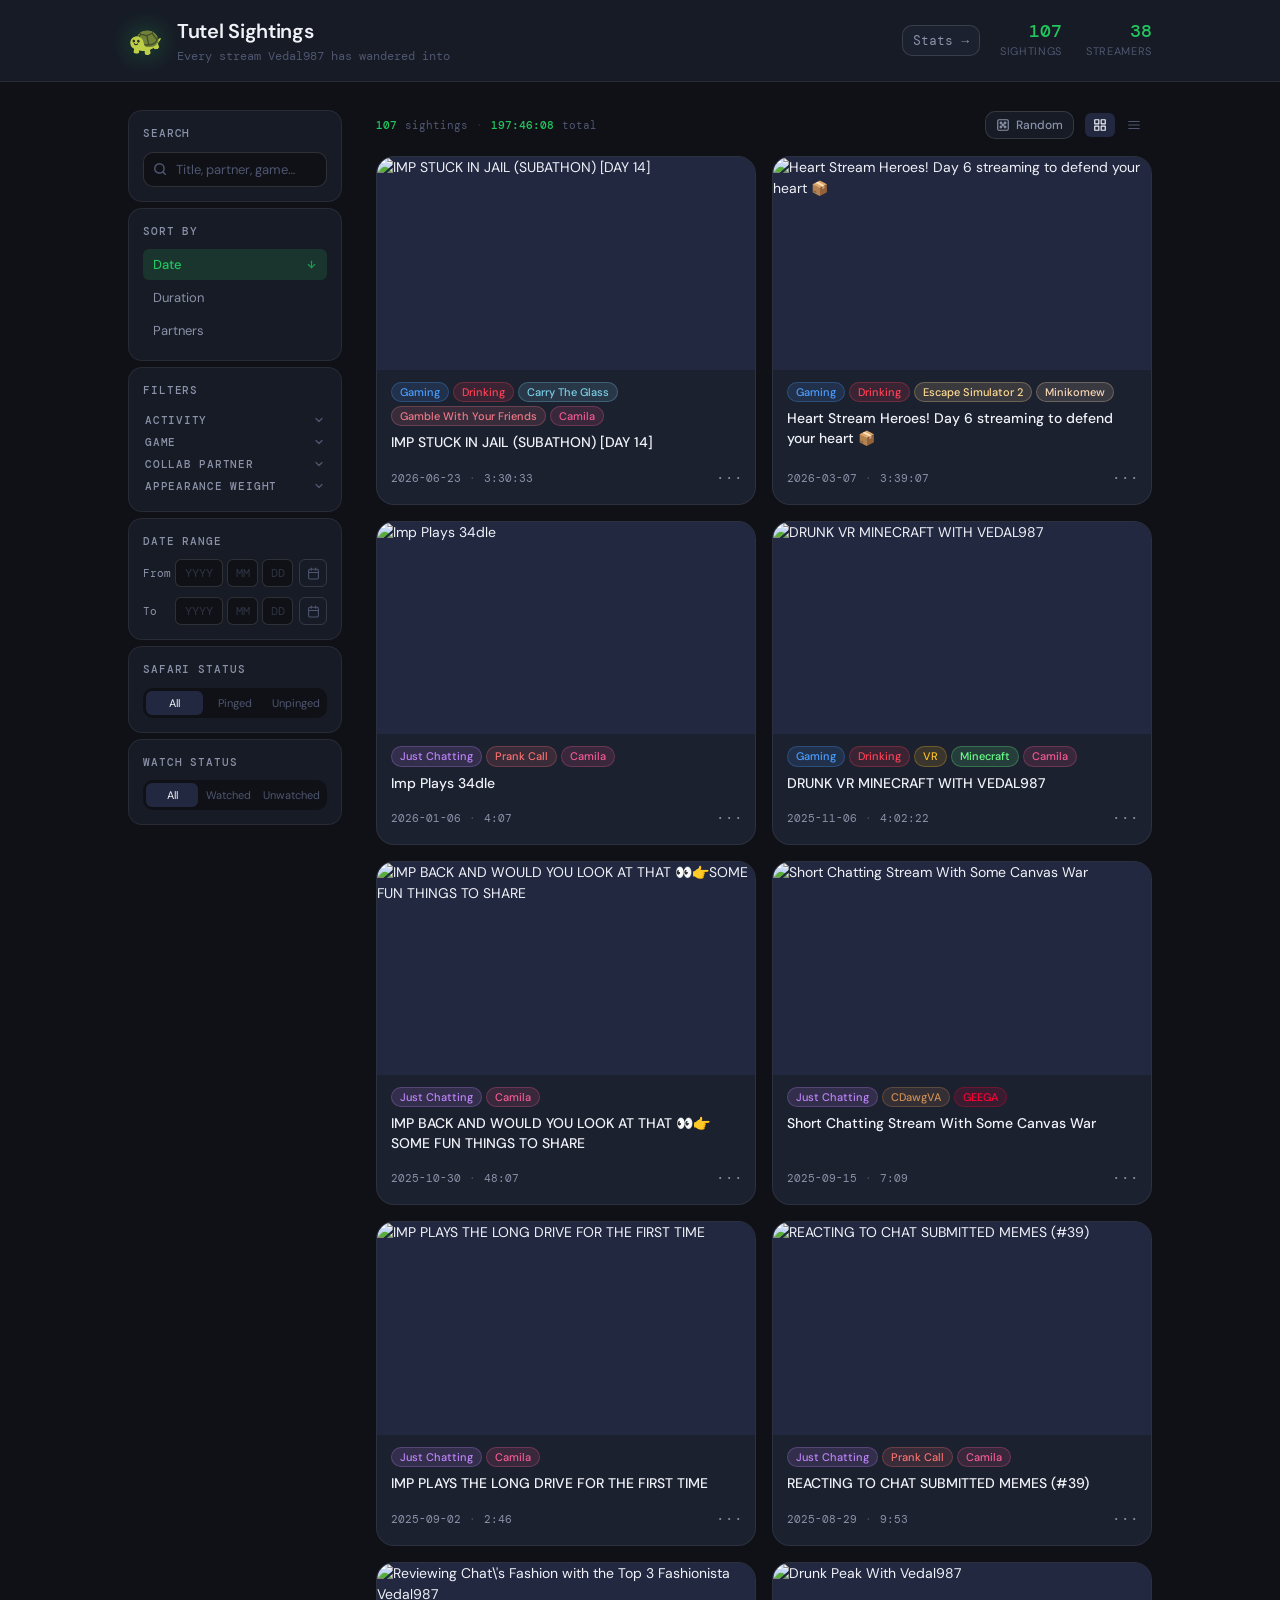
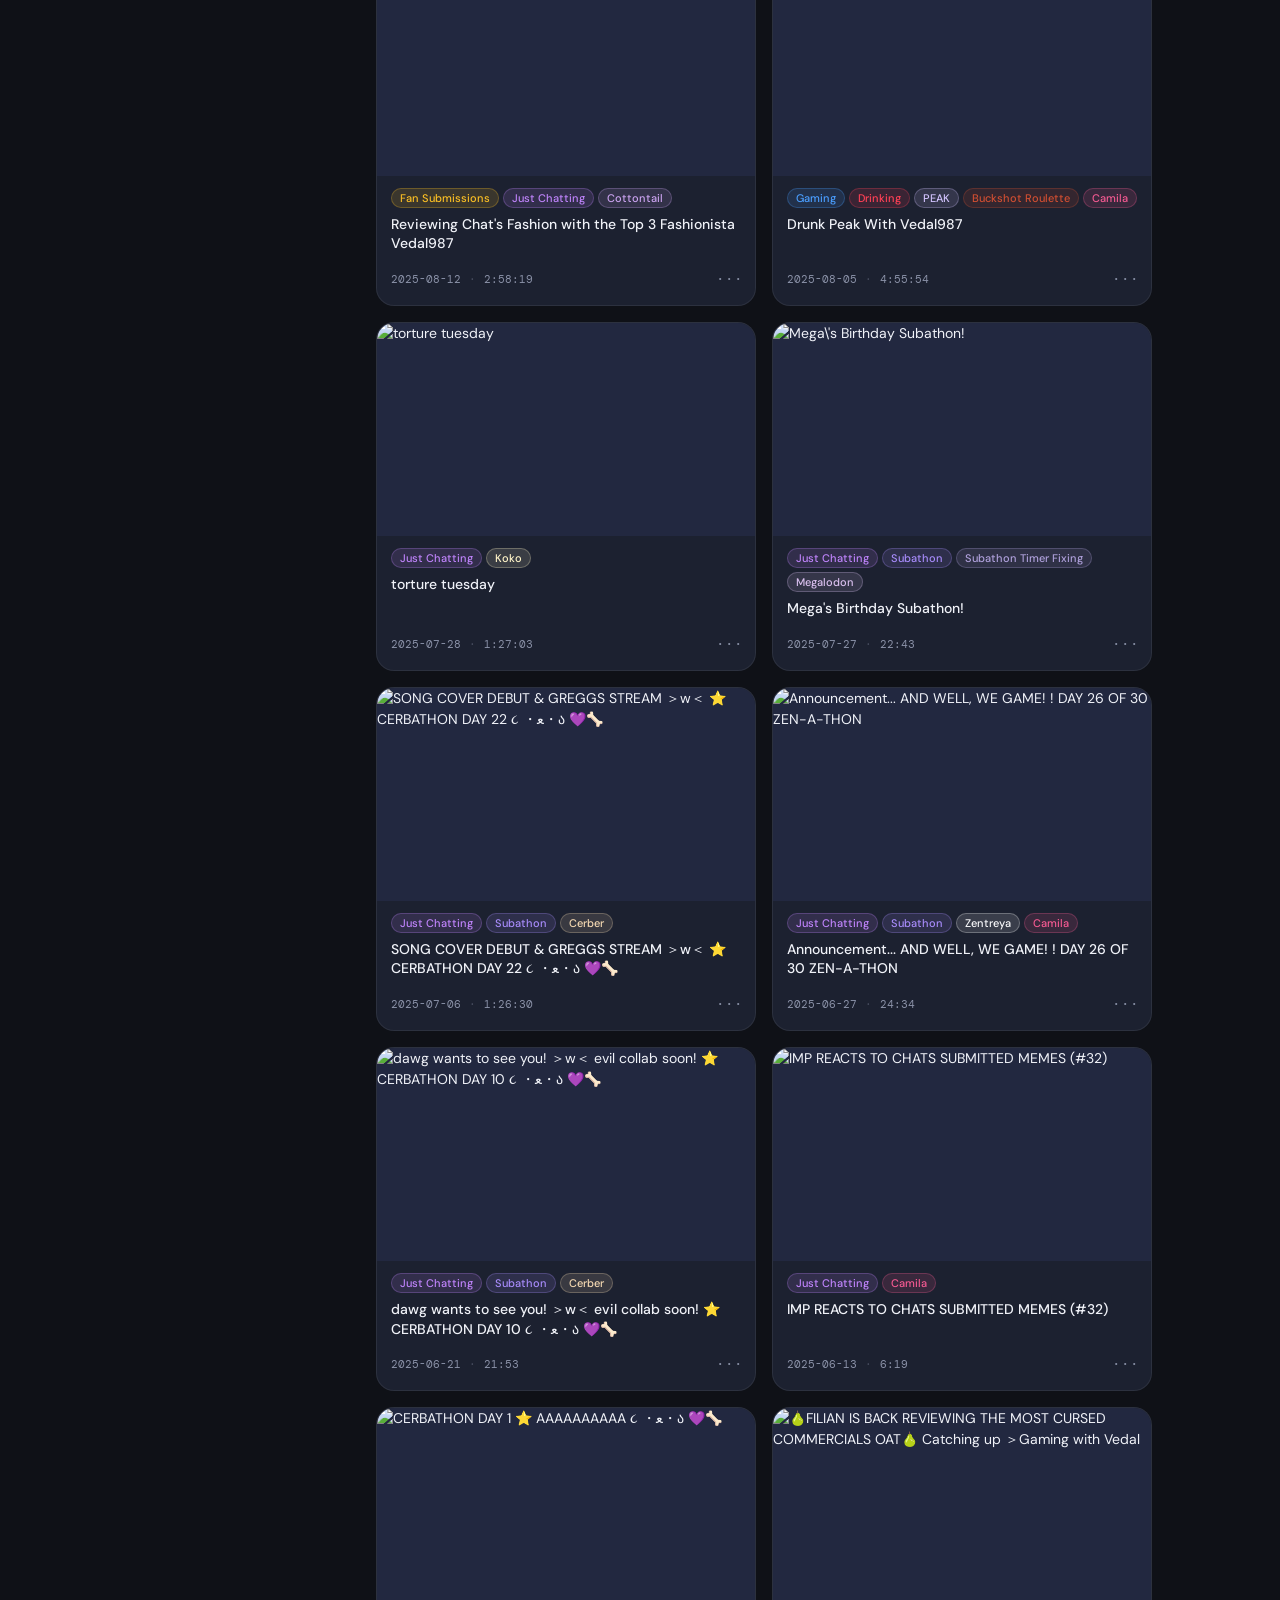
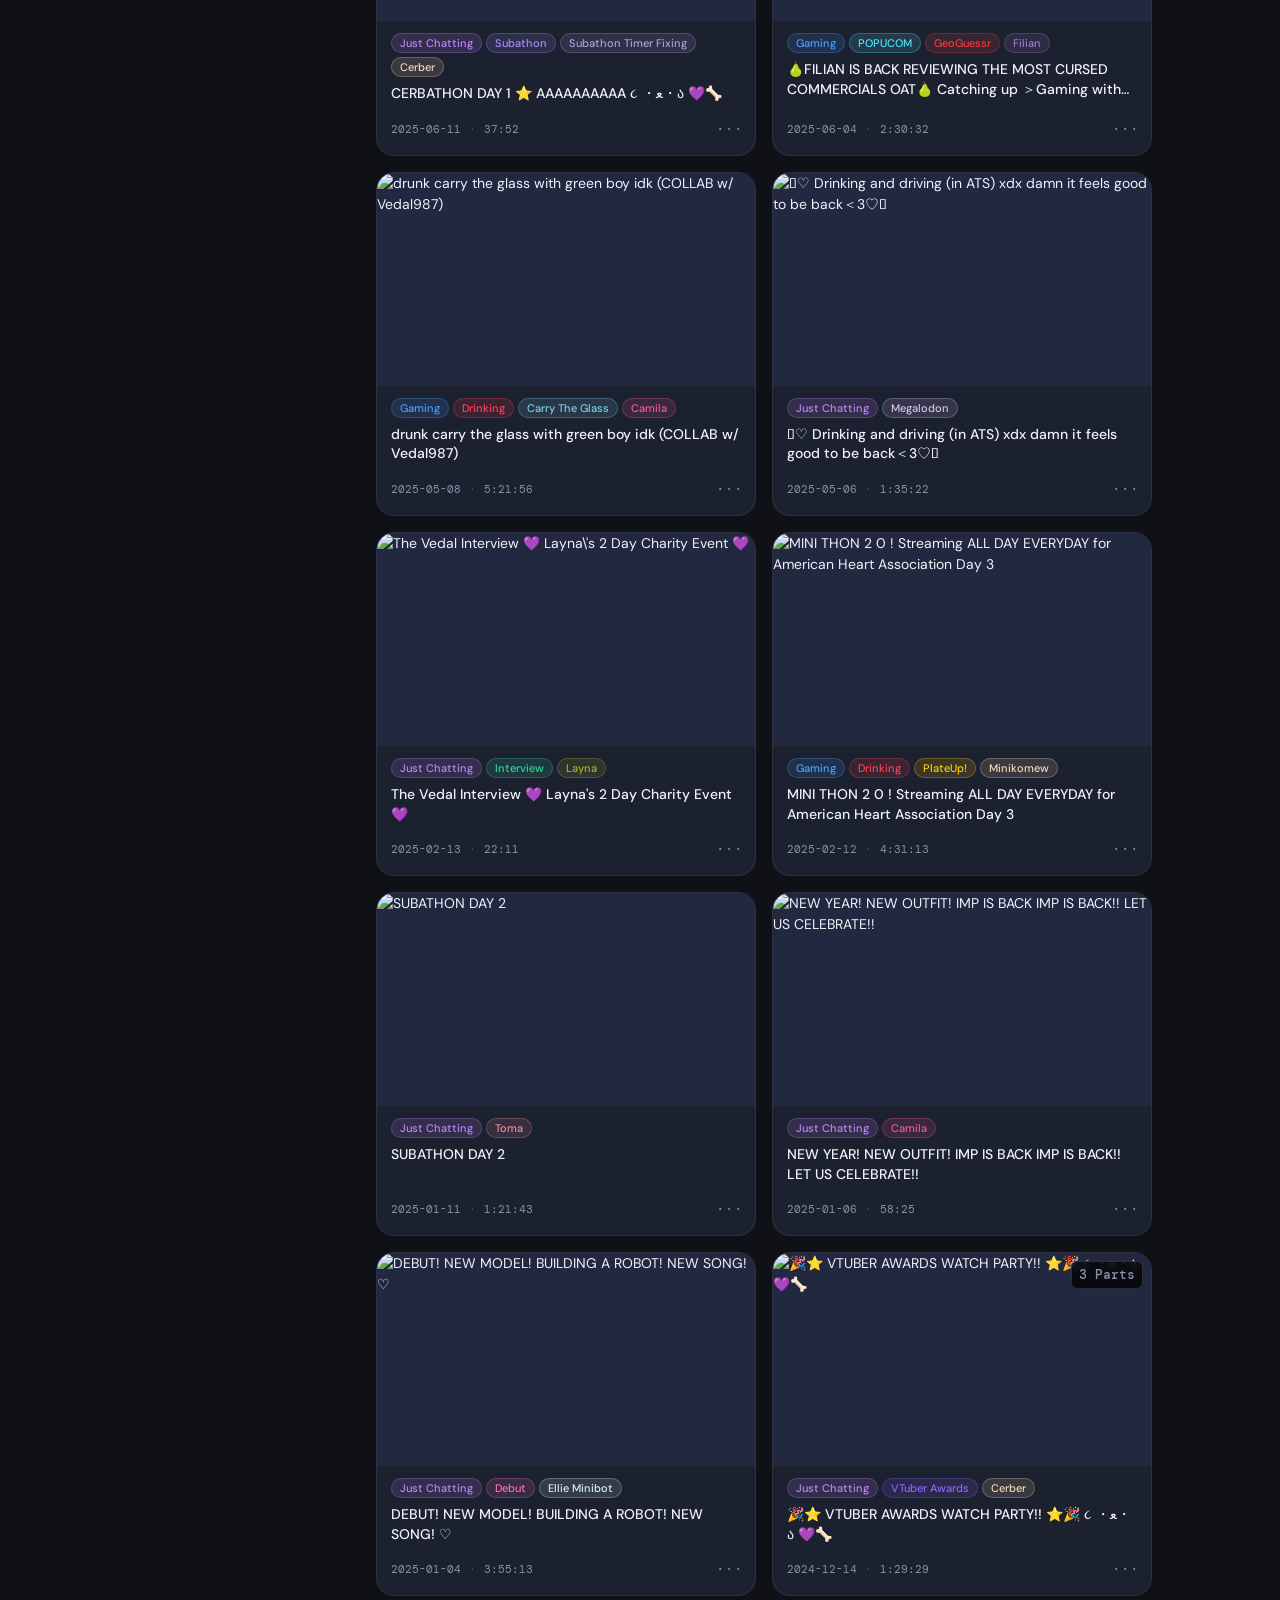
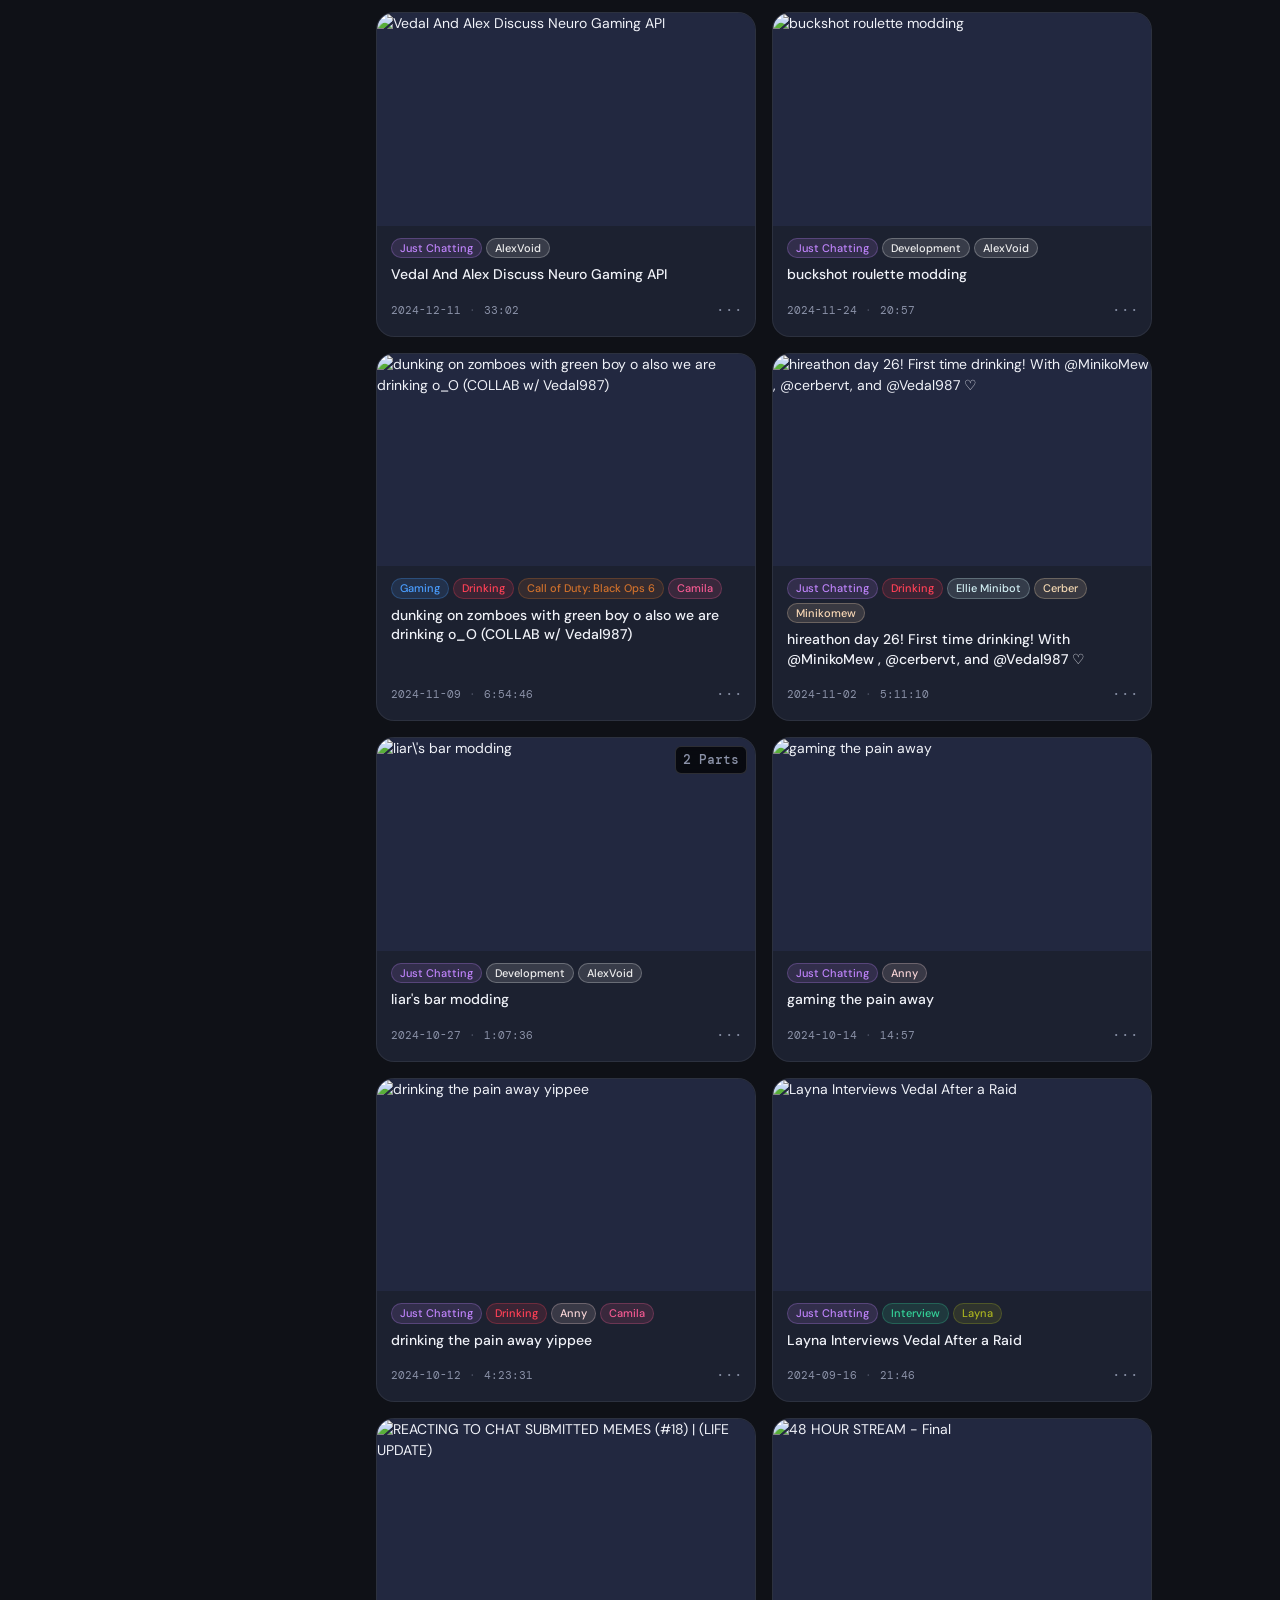
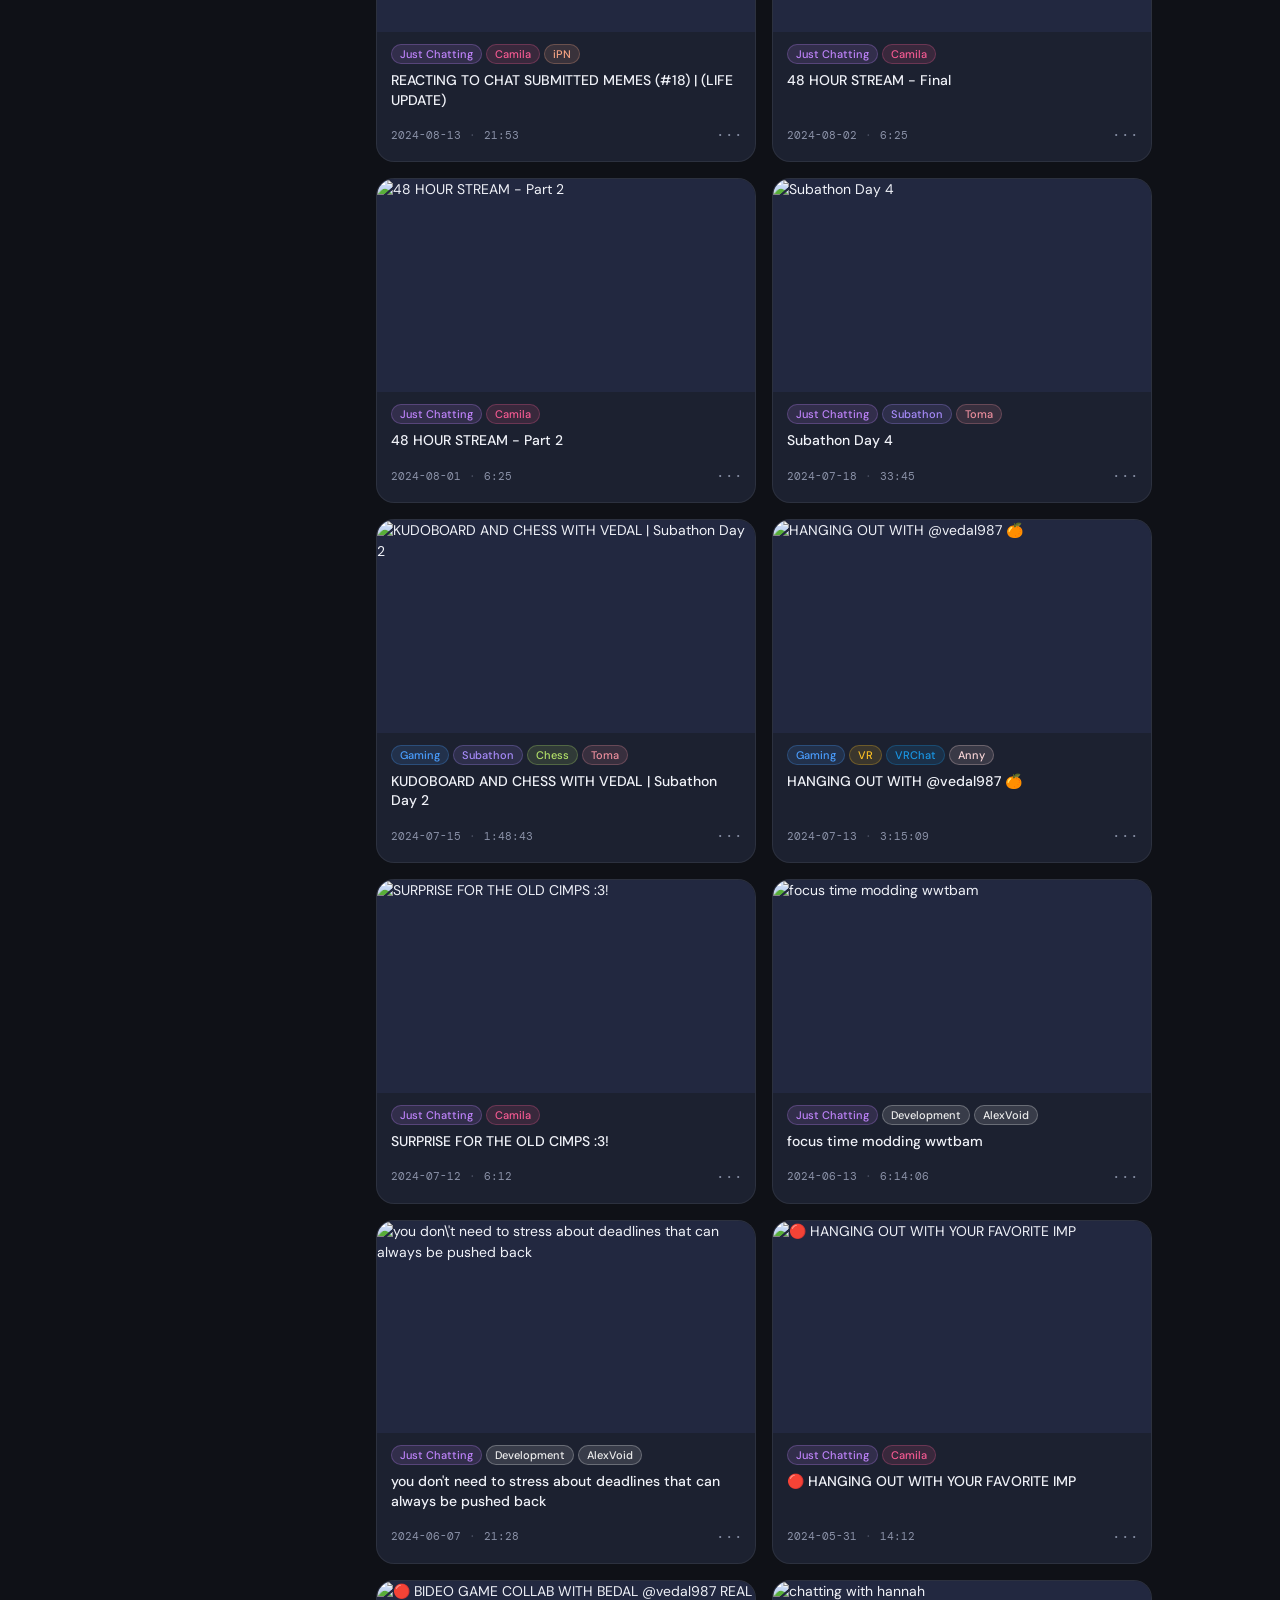
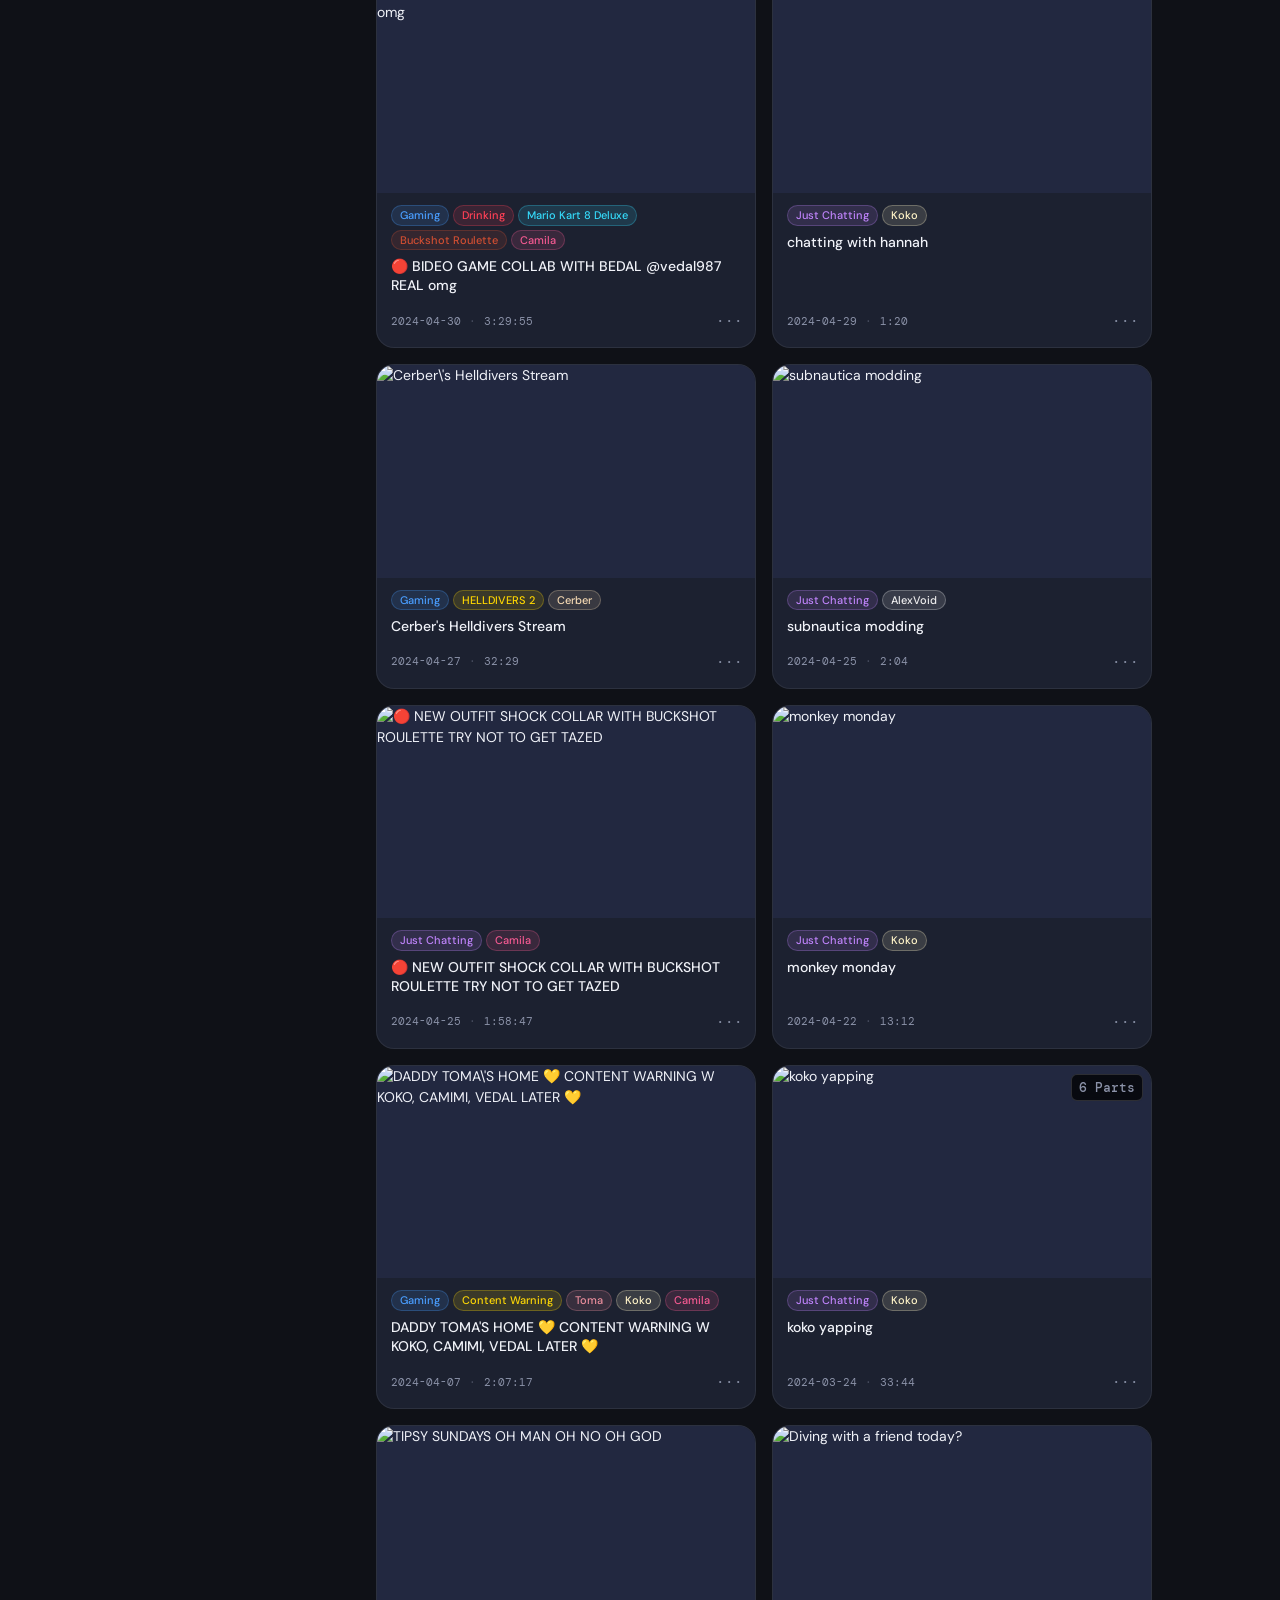
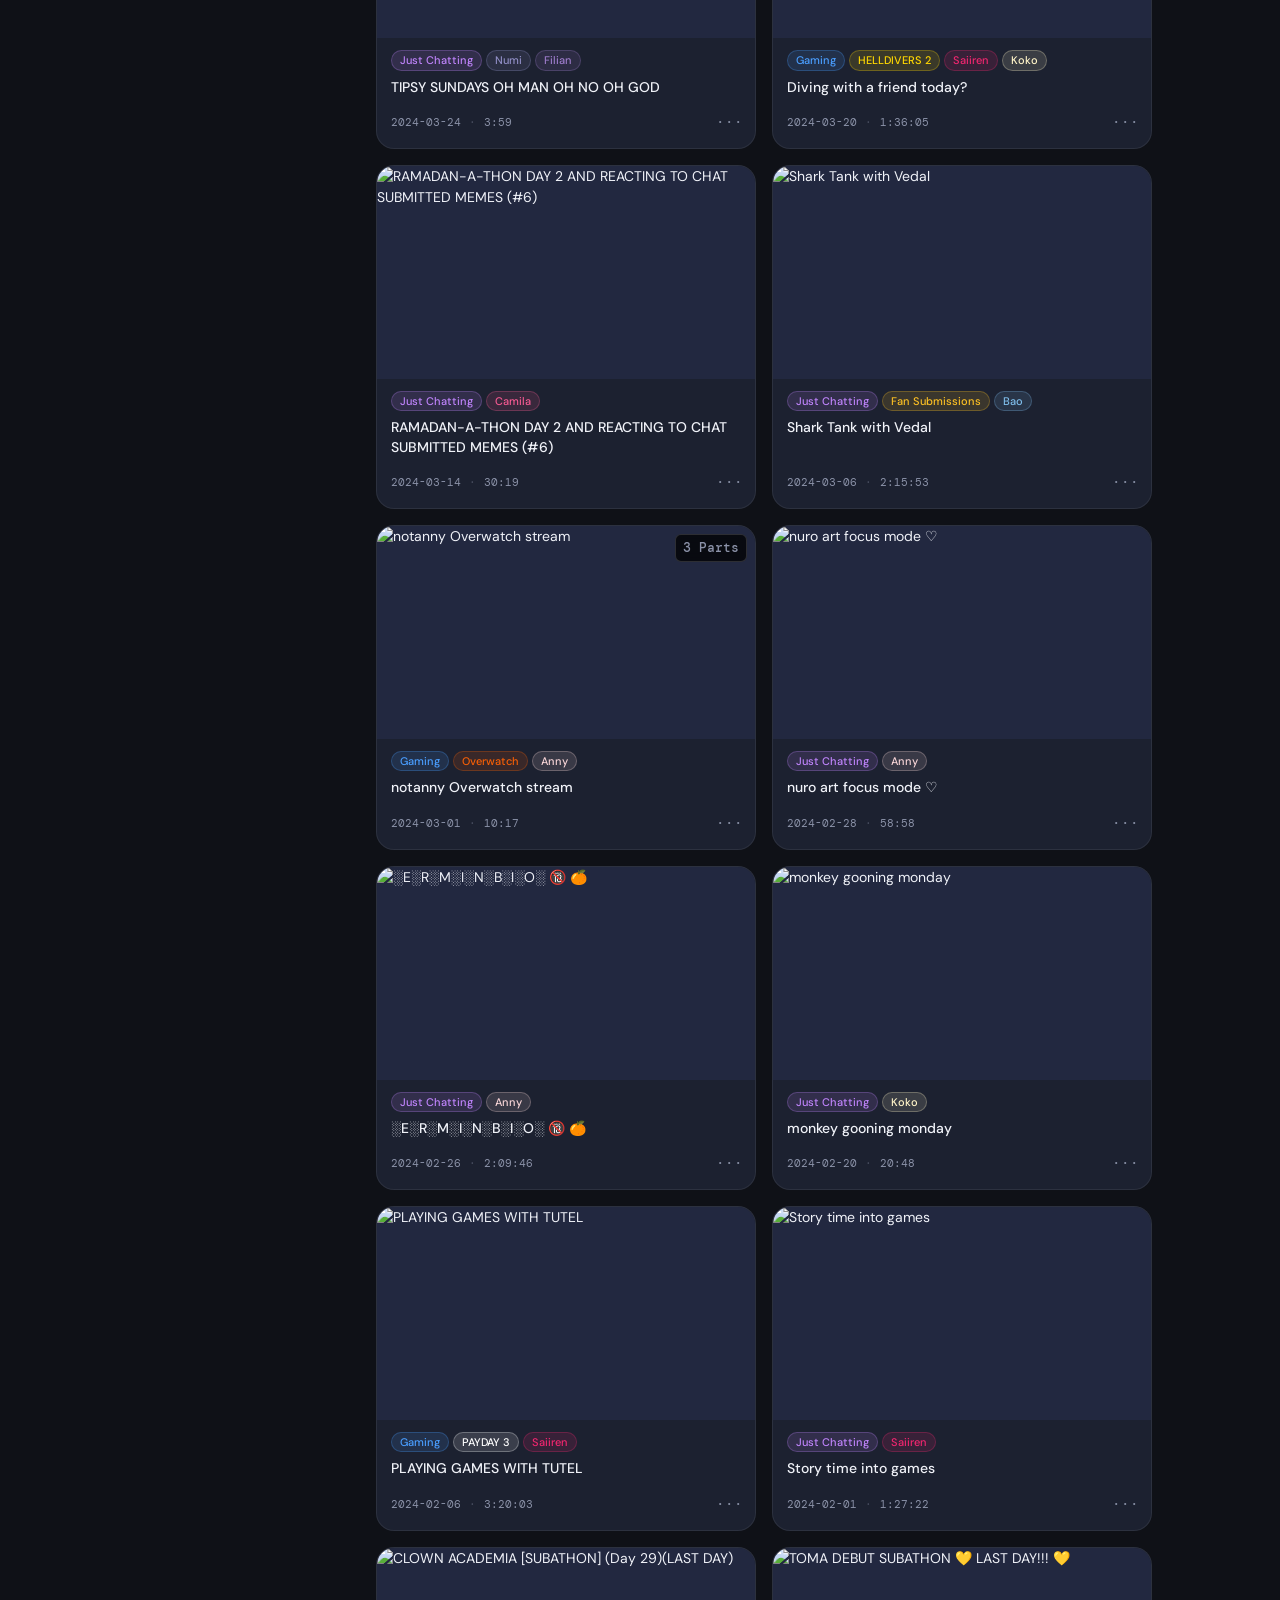
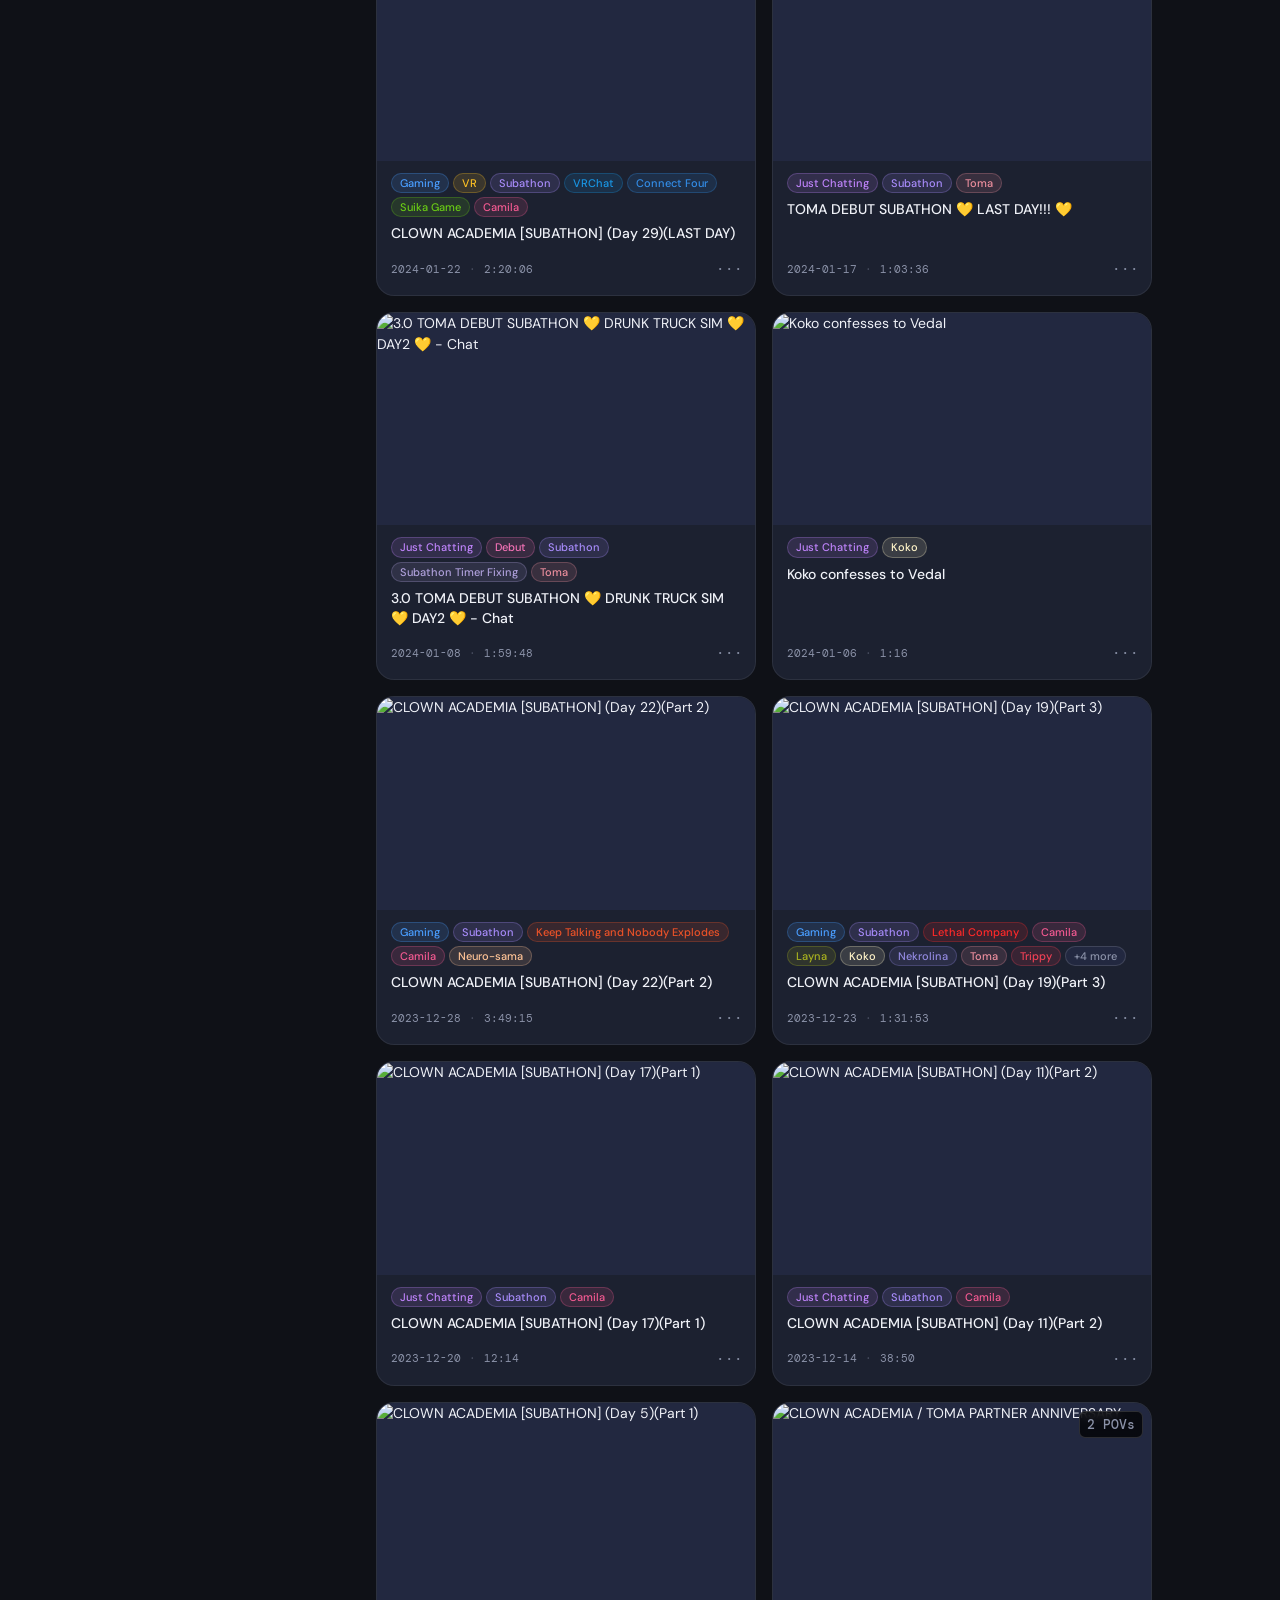
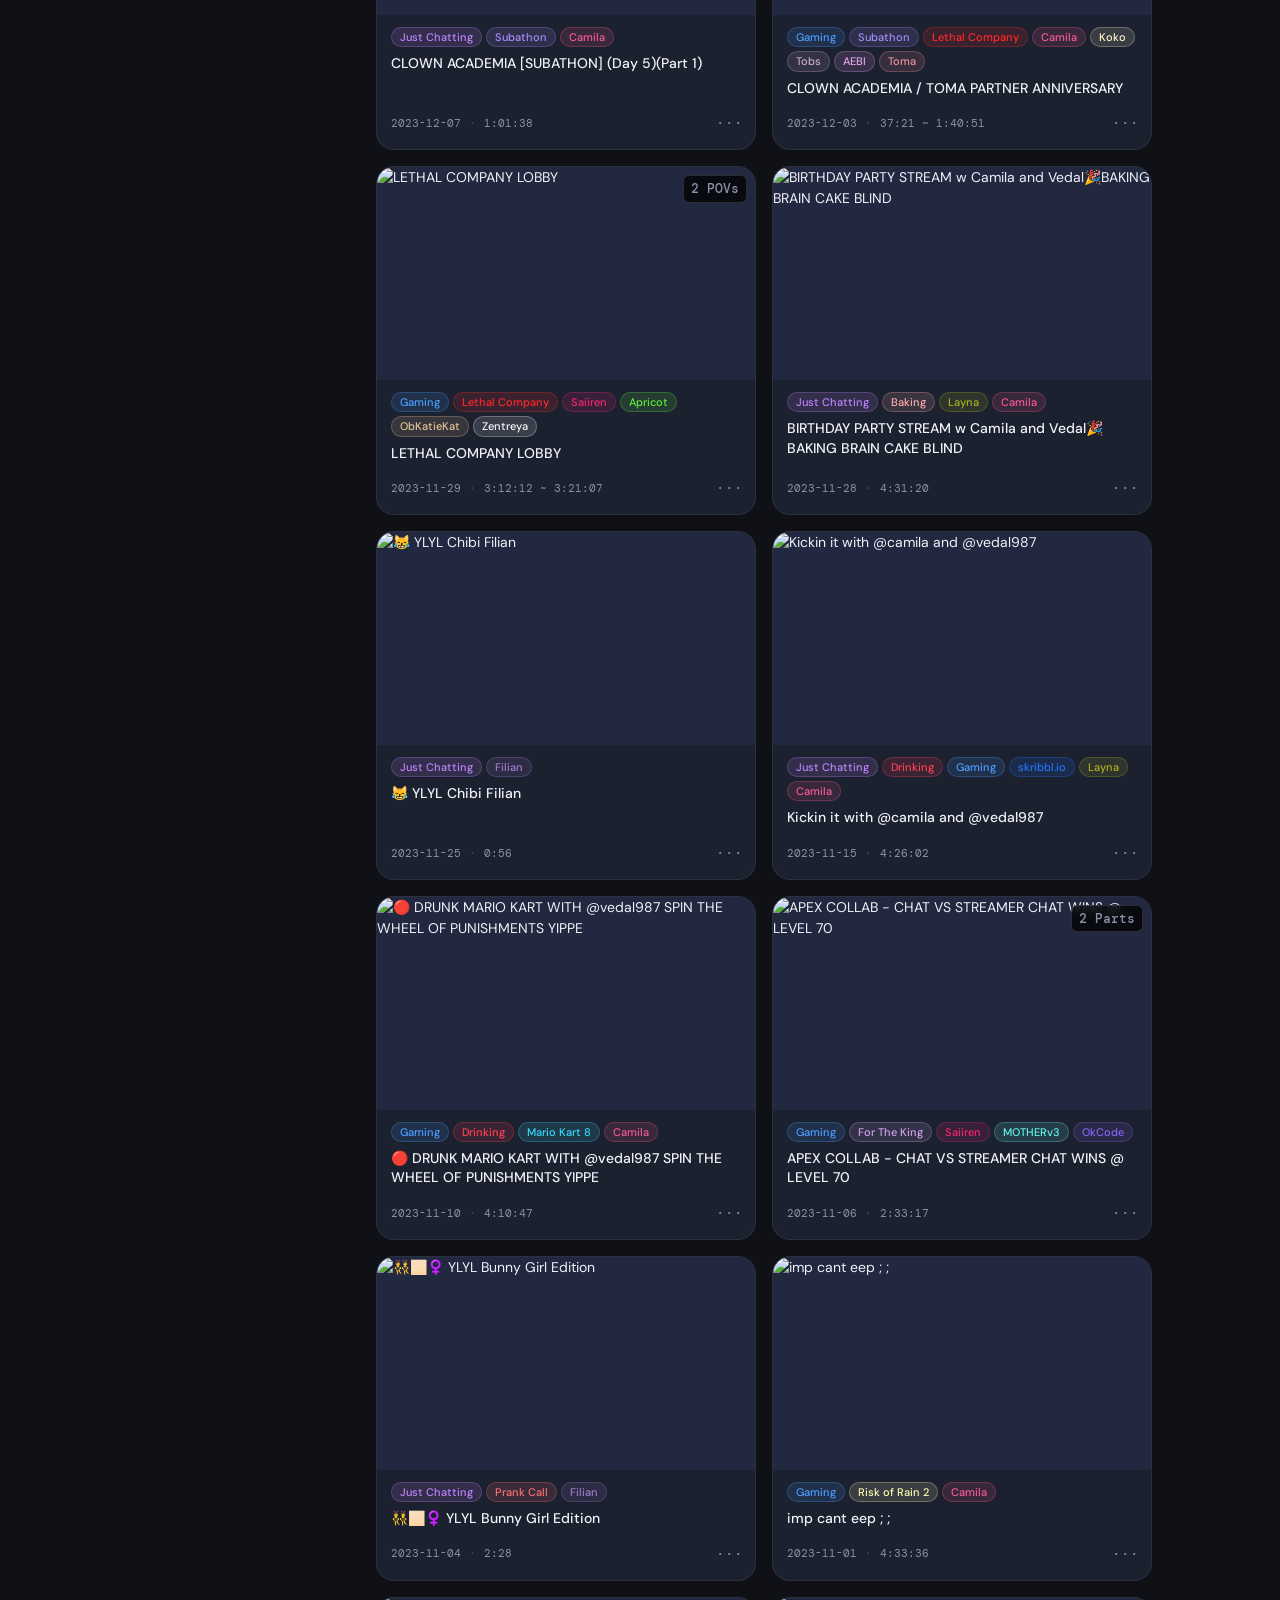
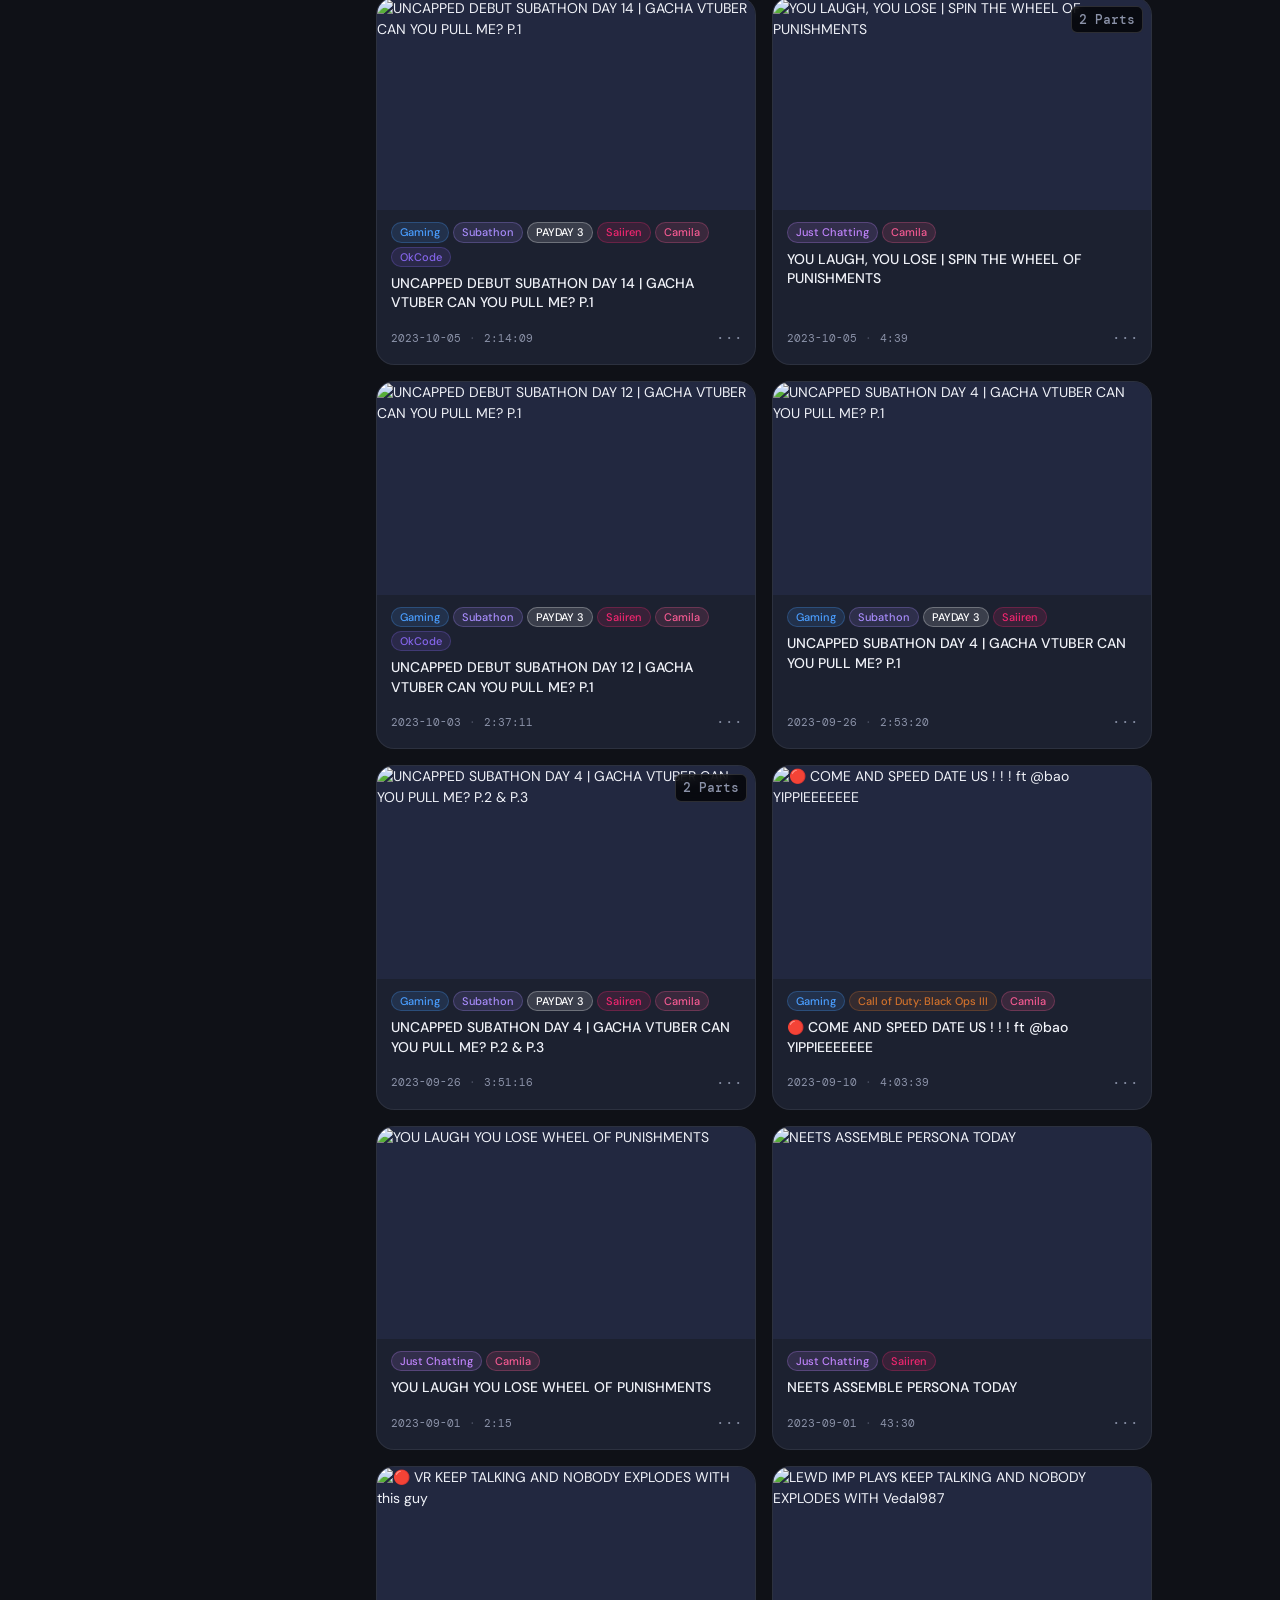
==== commit 9f7853e2: "list view added" ====
--- a/index.html
+++ b/index.html
@@ -68,6 +68,17 @@
           Filters
         </button>
         <button class="clear-all-btn" id="mobile-clear-all-btn" onclick="clearAllFilters()" style="display:none">✕ Clear all</button>
+      </div>
+
+      <div class="mobile-view-toggle-wrap">
+        <button class="view-toggle-btn active" data-view="grid" aria-label="Grid view">
+          <svg width="16" height="16" viewBox="0 0 24 24" fill="none" stroke="currentColor" stroke-width="2" stroke-linecap="round" stroke-linejoin="round"><rect x="3" y="3" width="7" height="7"/><rect x="14" y="3" width="7" height="7"/><rect x="14" y="14" width="7" height="7"/><rect x="3" y="14" width="7" height="7"/></svg>
+          Grid
+        </button>
+        <button class="view-toggle-btn" data-view="list" aria-label="List view">
+          <svg width="16" height="16" viewBox="0 0 24 24" fill="none" stroke="currentColor" stroke-width="2" stroke-linecap="round" stroke-linejoin="round"><line x1="3" y1="6" x2="21" y2="6"/><line x1="3" y1="12" x2="21" y2="12"/><line x1="3" y1="18" x2="21" y2="18"/></svg>
+          List
+        </button>
       </div>
 
       <div class="control-group">
@@ -172,6 +183,7 @@
       </div>
       <div class="results-bar" id="results-bar"></div>
       <div class="card-grid" id="card-grid"></div>
+      <div class="card-list" id="card-list" style="display:none"></div>
       <div class="empty-state" id="empty-state" style="display:none">
         <span class="empty-icon">🐢</span>
         <p>No sightings match your filters.</p>
--- a/style.css
+++ b/style.css
@@ -29,6 +29,8 @@
   --radius-xl:  18px;
 
   --transition: 150ms ease;
+
+  --page-side-padding: 10vw;
 }
 
 /* --- Reset --- */
@@ -57,9 +59,7 @@
   backdrop-filter: blur(12px);
 }
 .header-inner {
-  max-width: 1400px;
-  margin: 0 auto;
-  padding: 16px 28px;
+  padding: 16px var(--page-side-padding);
   display: flex;
   align-items: center;
   justify-content: space-between;
@@ -136,14 +136,14 @@
 
 /* --- Layout --- */
 .site-main {
-  max-width: 1400px;
-  margin: 0 auto;
-  /* Top: 28px | Right: 28px | Bottom: 0px | Left: 28px */
-  padding: 28px 28px 0 28px; 
+  padding: 28px var(--page-side-padding) 0 var(--page-side-padding);
   display: grid;
   grid-template-columns: 220px 1fr;
   gap: 28px;
   align-items: start;
+}
+.content-area {
+  min-width: 0;
 }
 
 /* --- Sidebar --- */
@@ -736,6 +736,7 @@
   display: flex;
   flex-wrap: wrap;
   gap: 4px;
+  align-items: center;
 }
 .chip {
   display: inline-flex;
@@ -745,6 +746,7 @@
   border-radius: 999px;
   font-size: 11px;
   font-weight: 500;
+  line-height: 1.3;
   white-space: nowrap;
   cursor: pointer;
   transition: filter var(--transition), opacity var(--transition);
@@ -774,10 +776,13 @@
 
 /* Partner overflow chip */
 .chip-overflow {
+  display: inline-flex;
+  align-items: center;
   padding: 2px 8px;
   border-radius: 999px;
   font-size: 11px;
   font-weight: 500;
+  line-height: 1.3;
   background: var(--bg-raised);
   color: var(--text-secondary);
   border: 1px solid var(--border-strong);
@@ -912,16 +917,15 @@
   width: 24px;
   height: 24px;
   border-radius: var(--radius-sm);
-  color: var(--text-muted);
+  color: var(--text-secondary);
   font-size: 14px;
   letter-spacing: 1px;
   line-height: 1;
-  transition: background var(--transition), color var(--transition);
+  transition: color var(--transition);
   font-family: var(--font-mono);
 }
 @media (hover: hover) and (pointer: fine) {
   .card-menu-btn:hover {
-    background: var(--bg-raised);
     color: var(--text-primary);
   }
 }
@@ -1589,3 +1593,177 @@
   .header-title { font-size: 17px; }
   .card-grid { grid-template-columns: 1fr; }
 }
+
+/* View type toggle */
+.view-toggle-wrap {
+  display: flex;
+  gap: 4px;
+  background: var(--bg-base);
+  border-radius: var(--radius-md);
+  padding: 3px;
+}
+.view-toggle-btn {
+  display: flex;
+  align-items: center;
+  gap: 5px;
+  padding: 5px 8px;
+  font-size: 11px;
+  border-radius: var(--radius-sm);
+  color: var(--text-muted);
+  transition: background var(--transition), color var(--transition);
+}
+@media (hover: hover) and (pointer: fine) {
+  .view-toggle-btn:hover { color: var(--text-secondary); }
+}
+.view-toggle-btn.active {
+  background: var(--bg-raised);
+  color: var(--text-primary);
+}
+
+/* Mobile-only view toggle, mirrors mobile-search-wrap visibility */
+.mobile-view-toggle-wrap {
+  display: none;
+  margin-bottom: 10px;
+}
+.mobile-view-toggle-wrap .view-toggle-wrap { width: 100%; }
+.mobile-view-toggle-wrap .view-toggle-btn { flex: 1; justify-content: center; }
+
+@media (max-width: 900px) {
+  .mobile-view-toggle-wrap { display: flex; }
+}
+
+/* List view */
+.card-list {
+  display: flex;
+  flex-direction: column;
+  gap: 8px;
+  width: 100%;
+}
+.card-list-item {
+  display: flex;
+  gap: 12px;
+  width: 100%;
+  min-width: 0;
+  background: var(--bg-surface);
+  border: 1px solid var(--border);
+  border-radius: var(--radius-lg);
+  padding: 8px;
+  height: 88px;
+  box-sizing: border-box;
+  overflow: hidden;
+  transition: transform var(--transition), box-shadow var(--transition), border-color var(--transition);
+}
+
+.card-list-item--new {
+  border-color: rgba(255, 255, 255, 0.45);
+}
+
+.card-meta--list {
+  margin-top: 0;
+  padding-top: 0;
+}
+.card-menu-wrap--list {
+  margin-left: 4px;
+}
+
+.list-thumb-wrap {
+  position: relative;
+  flex-shrink: 0;
+  width: 72px;
+  height: 72px;
+  border-radius: var(--radius-md);
+  overflow: hidden;
+  cursor: pointer;
+  background: var(--bg-base);
+}
+.list-thumb {
+  width: 100%;
+  height: 100%;
+  object-fit: cover;
+  transform: scale(1.35);
+  transition: transform 300ms ease, filter 300ms ease;
+}
+.list-thumb-placeholder {
+  width: 100%;
+  height: 100%;
+  display: flex;
+  align-items: center;
+  justify-content: center;
+  font-size: 24px;
+}
+
+.list-body {
+  flex: 1;
+  min-width: 0;
+  width: 100%;
+  display: flex;
+  flex-direction: column;
+  justify-content: space-between;
+}
+
+.list-chips {
+  display: flex;
+  gap: 4px;
+  width: 100%;
+  min-width: 0;
+  overflow: hidden;
+  white-space: nowrap;
+  height: 20px;
+}
+
+.list-chips .chip {
+  flex-shrink: 0;
+}
+
+.list-title-row {
+  display: flex;
+  align-items: baseline;
+  gap: 6px;
+  min-width: 0;
+  cursor: pointer;
+}
+.list-title-text {
+  flex-shrink: 1;
+  min-width: 0;
+  overflow: hidden;
+  text-overflow: ellipsis;
+  white-space: nowrap;
+  font-size: 14px;
+  font-weight: 500;
+  color: var(--text-primary);
+  transition: color var(--transition);
+}
+.list-title-suffix {
+  flex-shrink: 0;
+  font-size: 11px;
+  font-family: var(--font-mono);
+  font-weight: 500;
+  color: var(--text-secondary);
+  background: var(--bg-raised);
+  border: 1px solid var(--border-strong);
+  border-radius: var(--radius-sm);
+  padding: 2px 6px;
+}
+
+.list-progress-text {
+  color: var(--green);
+  font-family: var(--font-mono);
+}
+
+@media (hover: hover) and (pointer: fine) {
+  .card-list-item:hover {
+    border-color: var(--border-strong);
+    transform: translateY(-2px);
+    box-shadow: 0 8px 32px rgba(0,0,0,0.4);
+  }
+  .card-list-item--new:hover {
+    border-color: rgba(255, 255, 255, 0.75);
+  }
+  .list-thumb-wrap:hover .list-thumb {
+    transform: scale(1.35) scale(1.03);
+    filter: brightness(0.85);
+  }
+  .card-list-item:hover .list-title-text {
+    color: var(--green);
+  }
+}
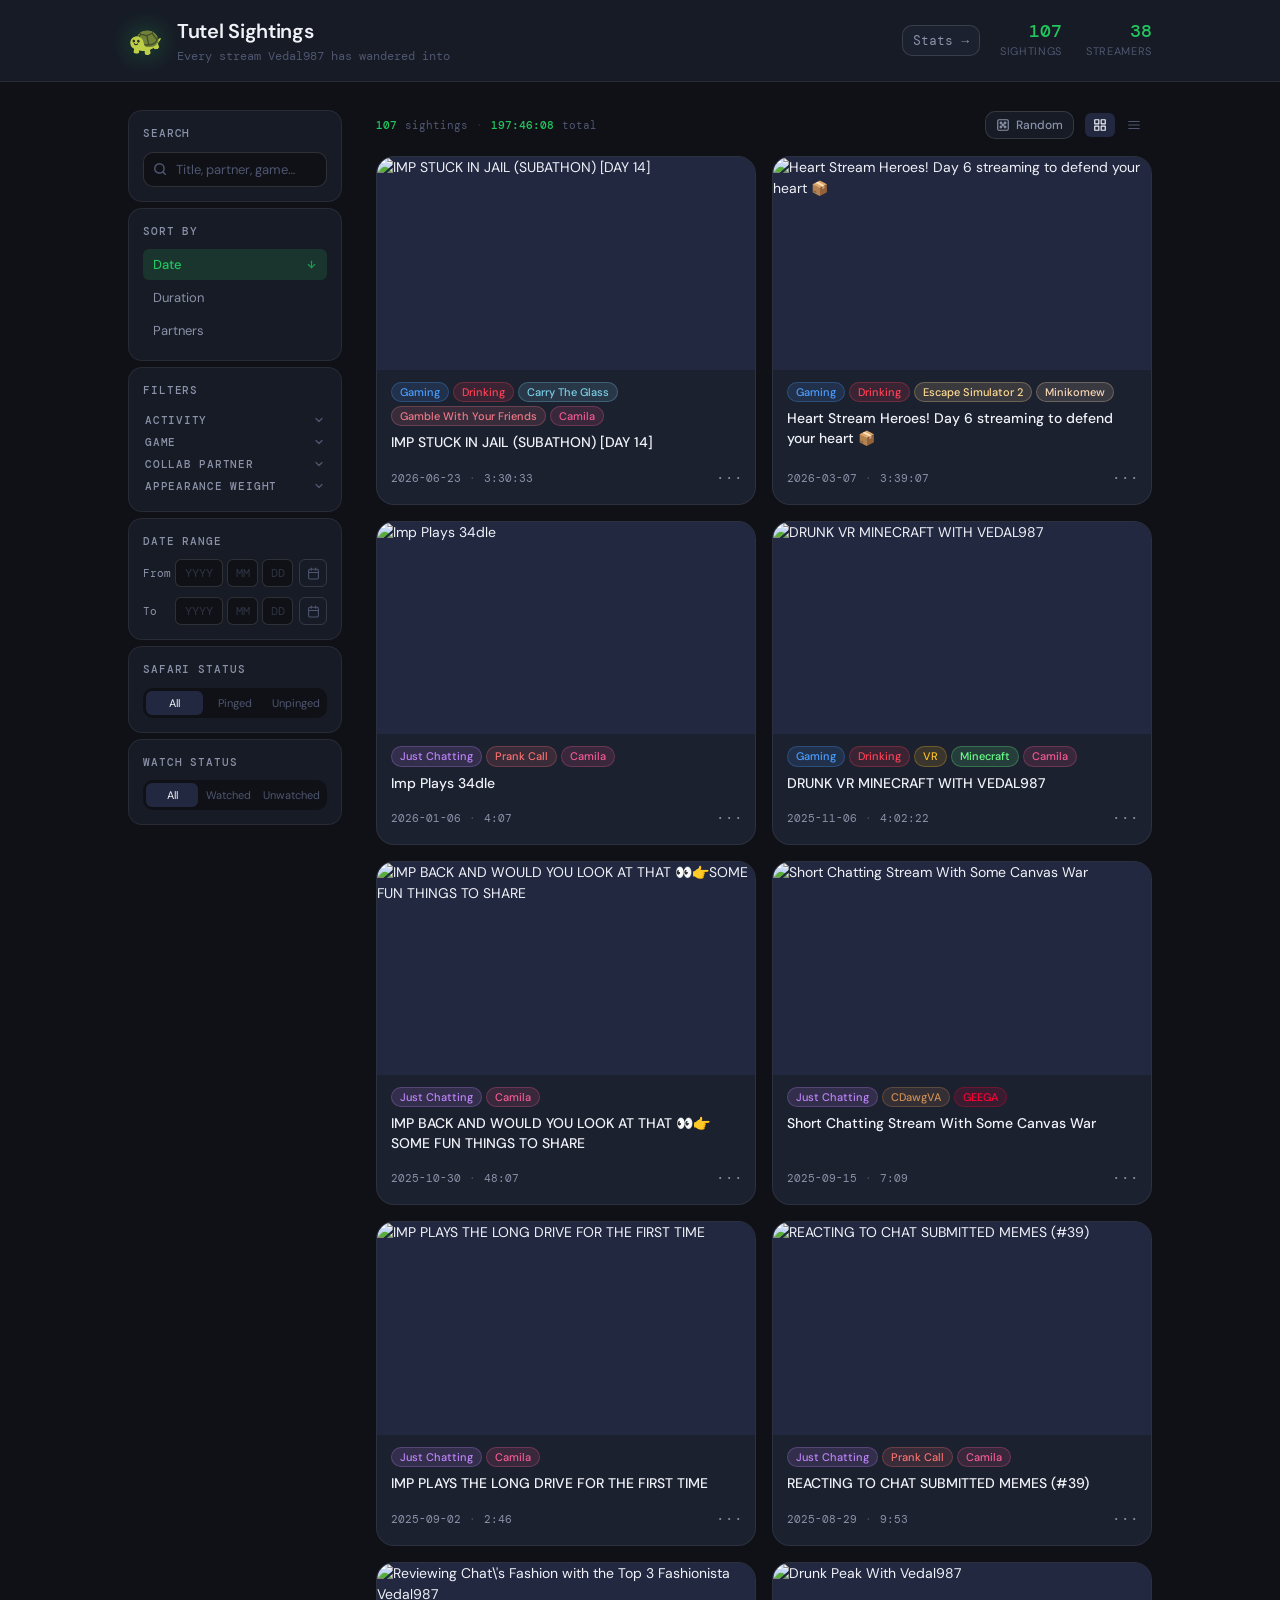
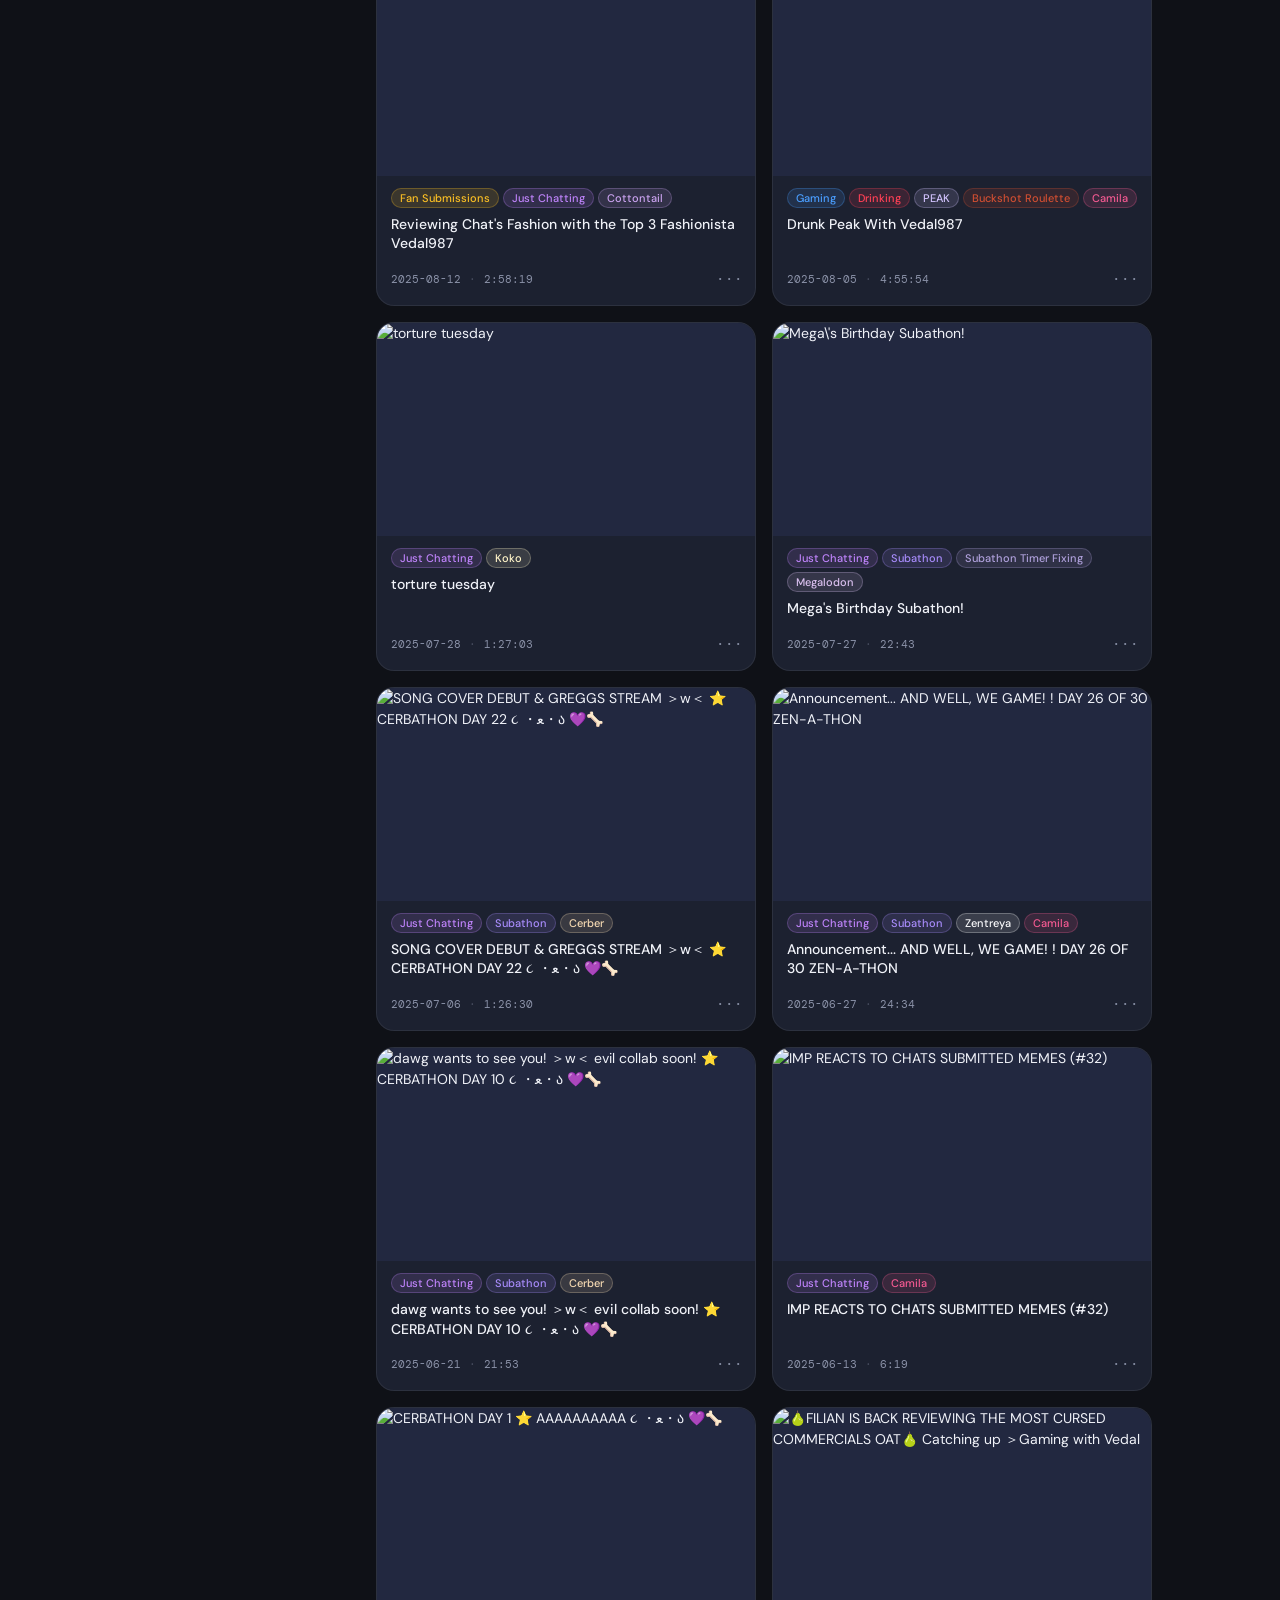
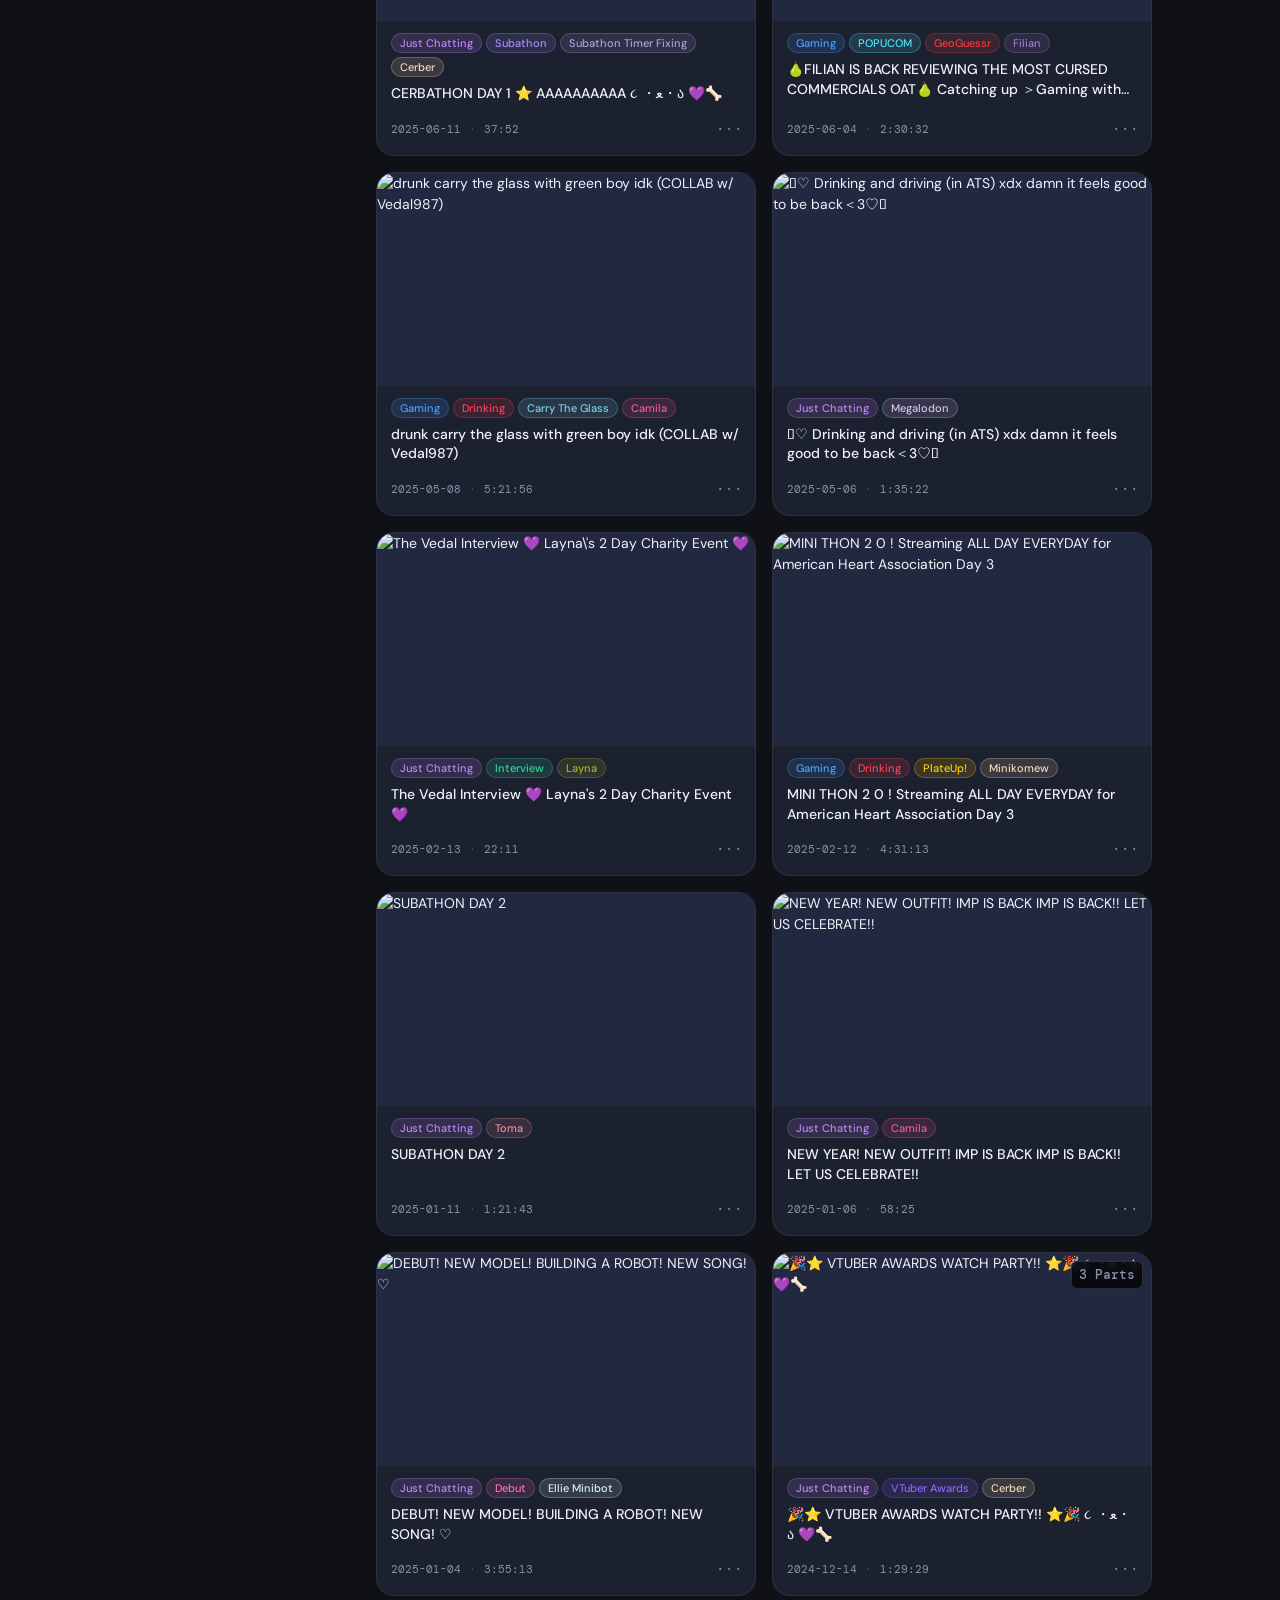
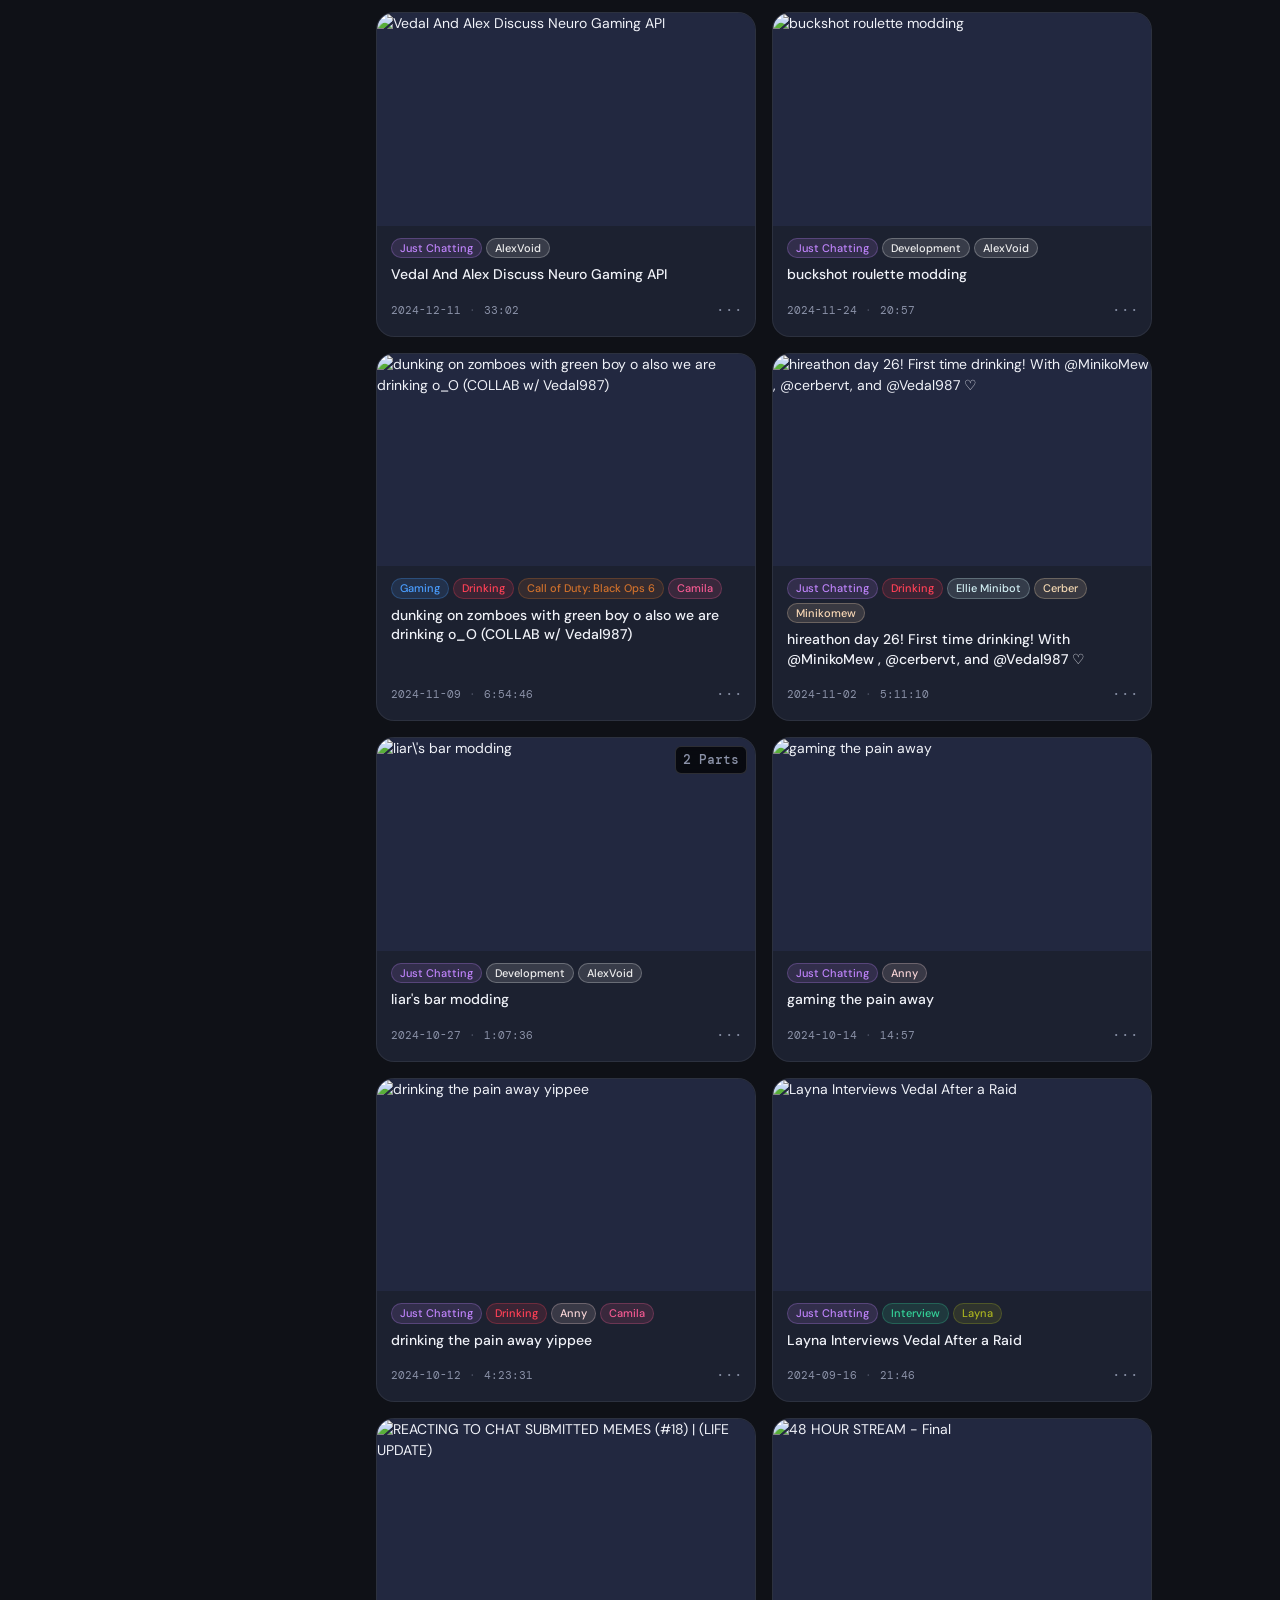
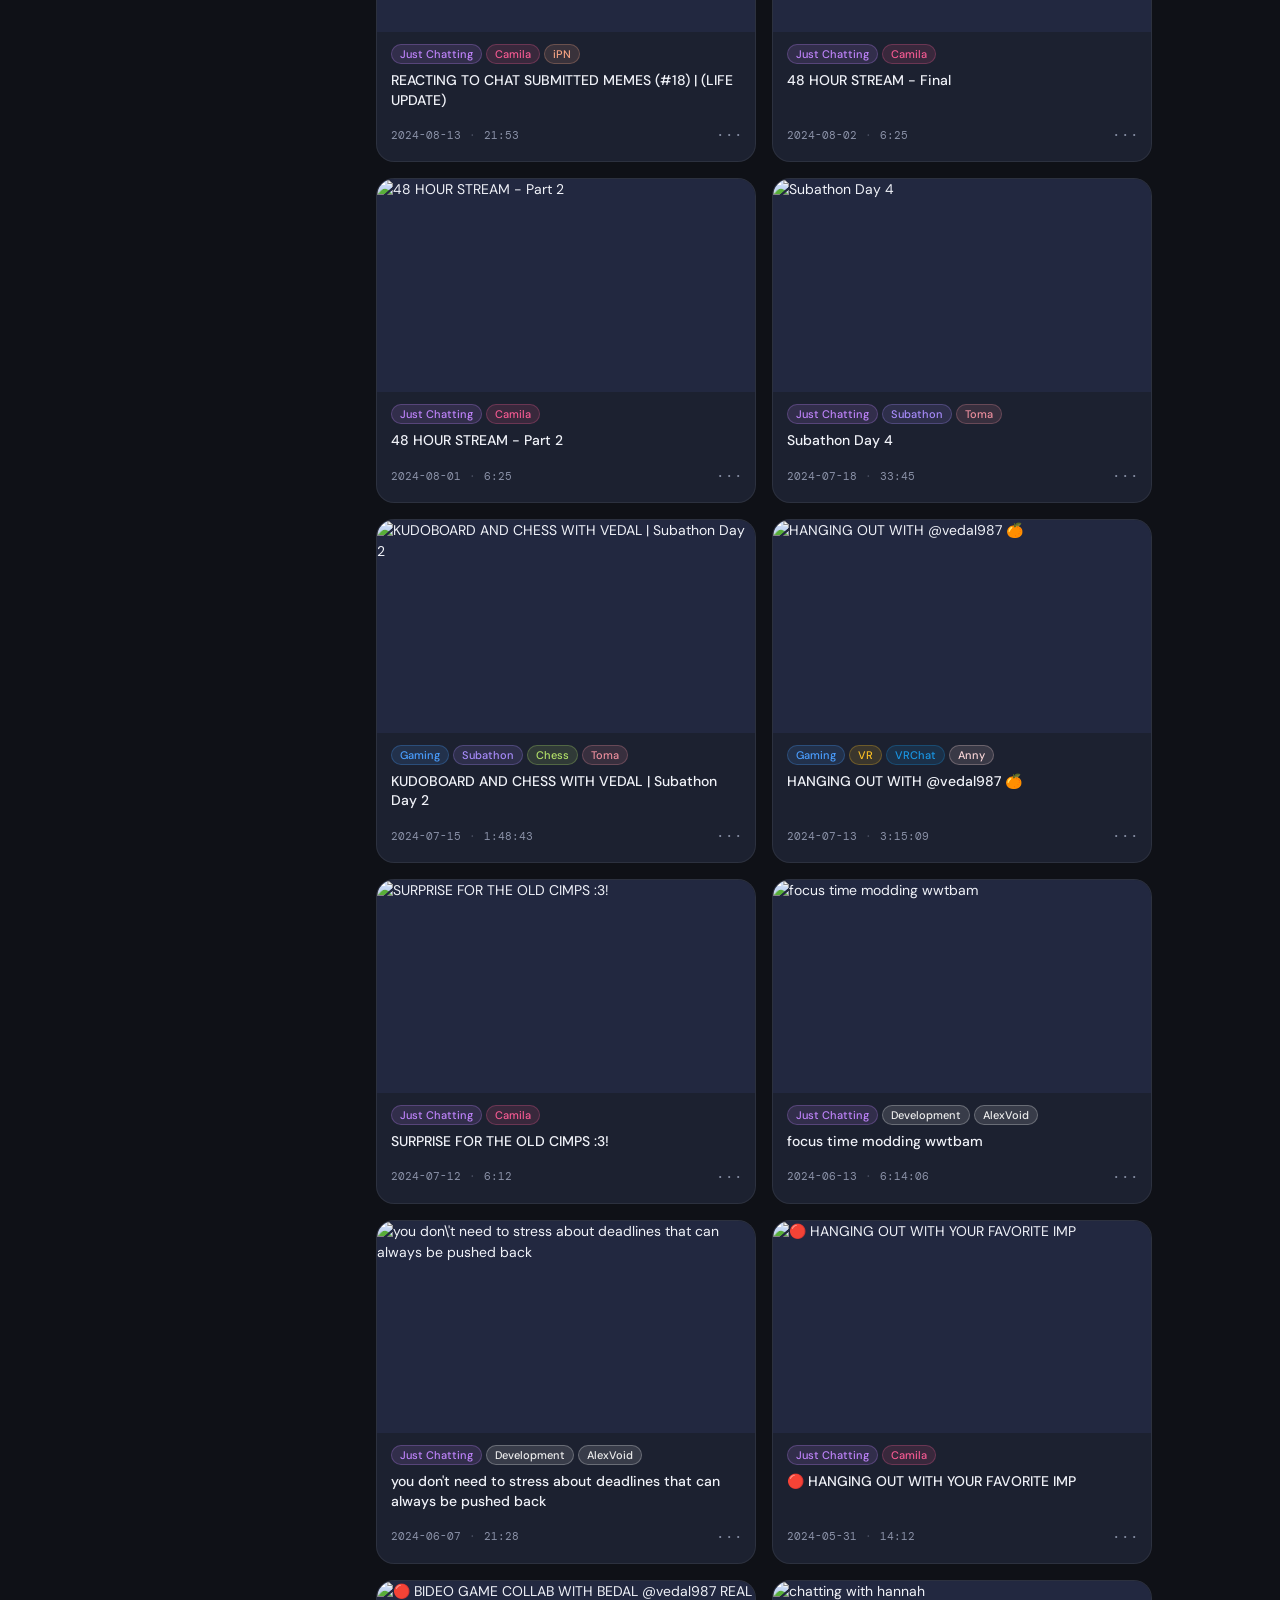
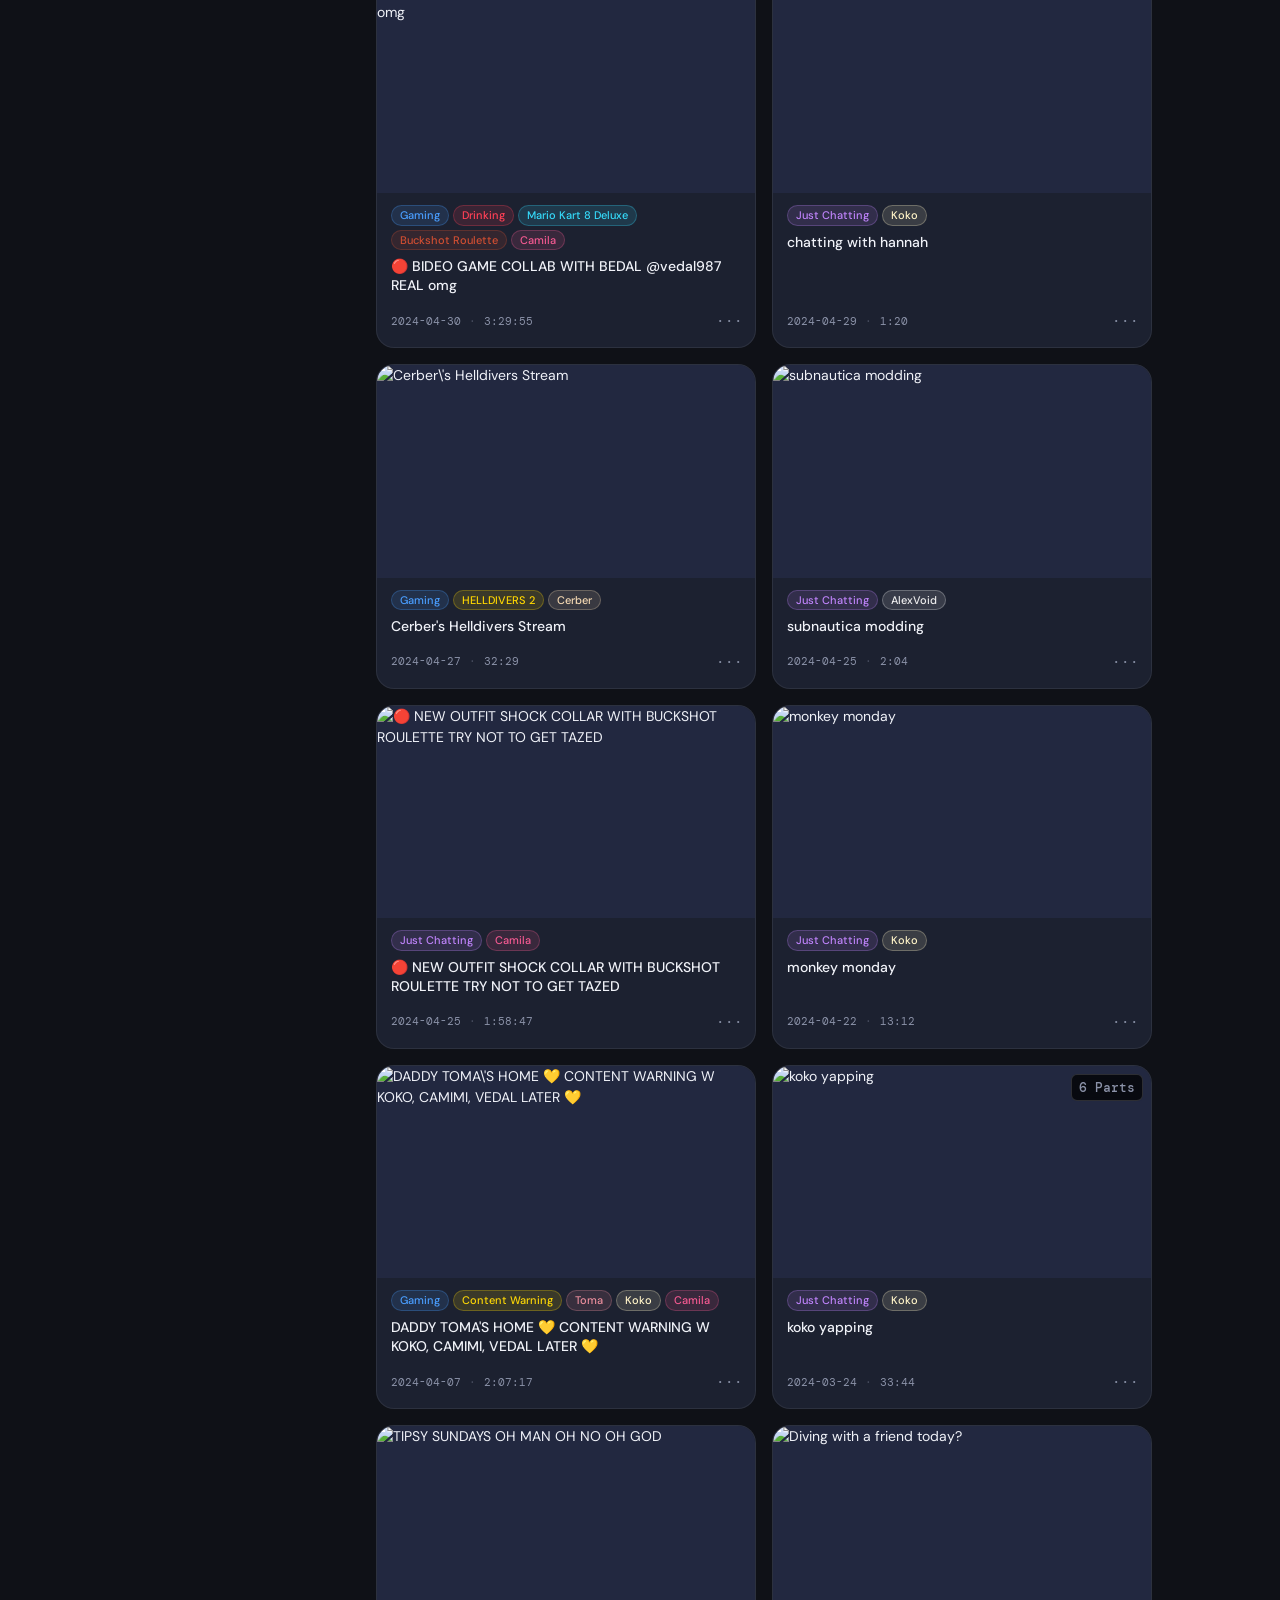
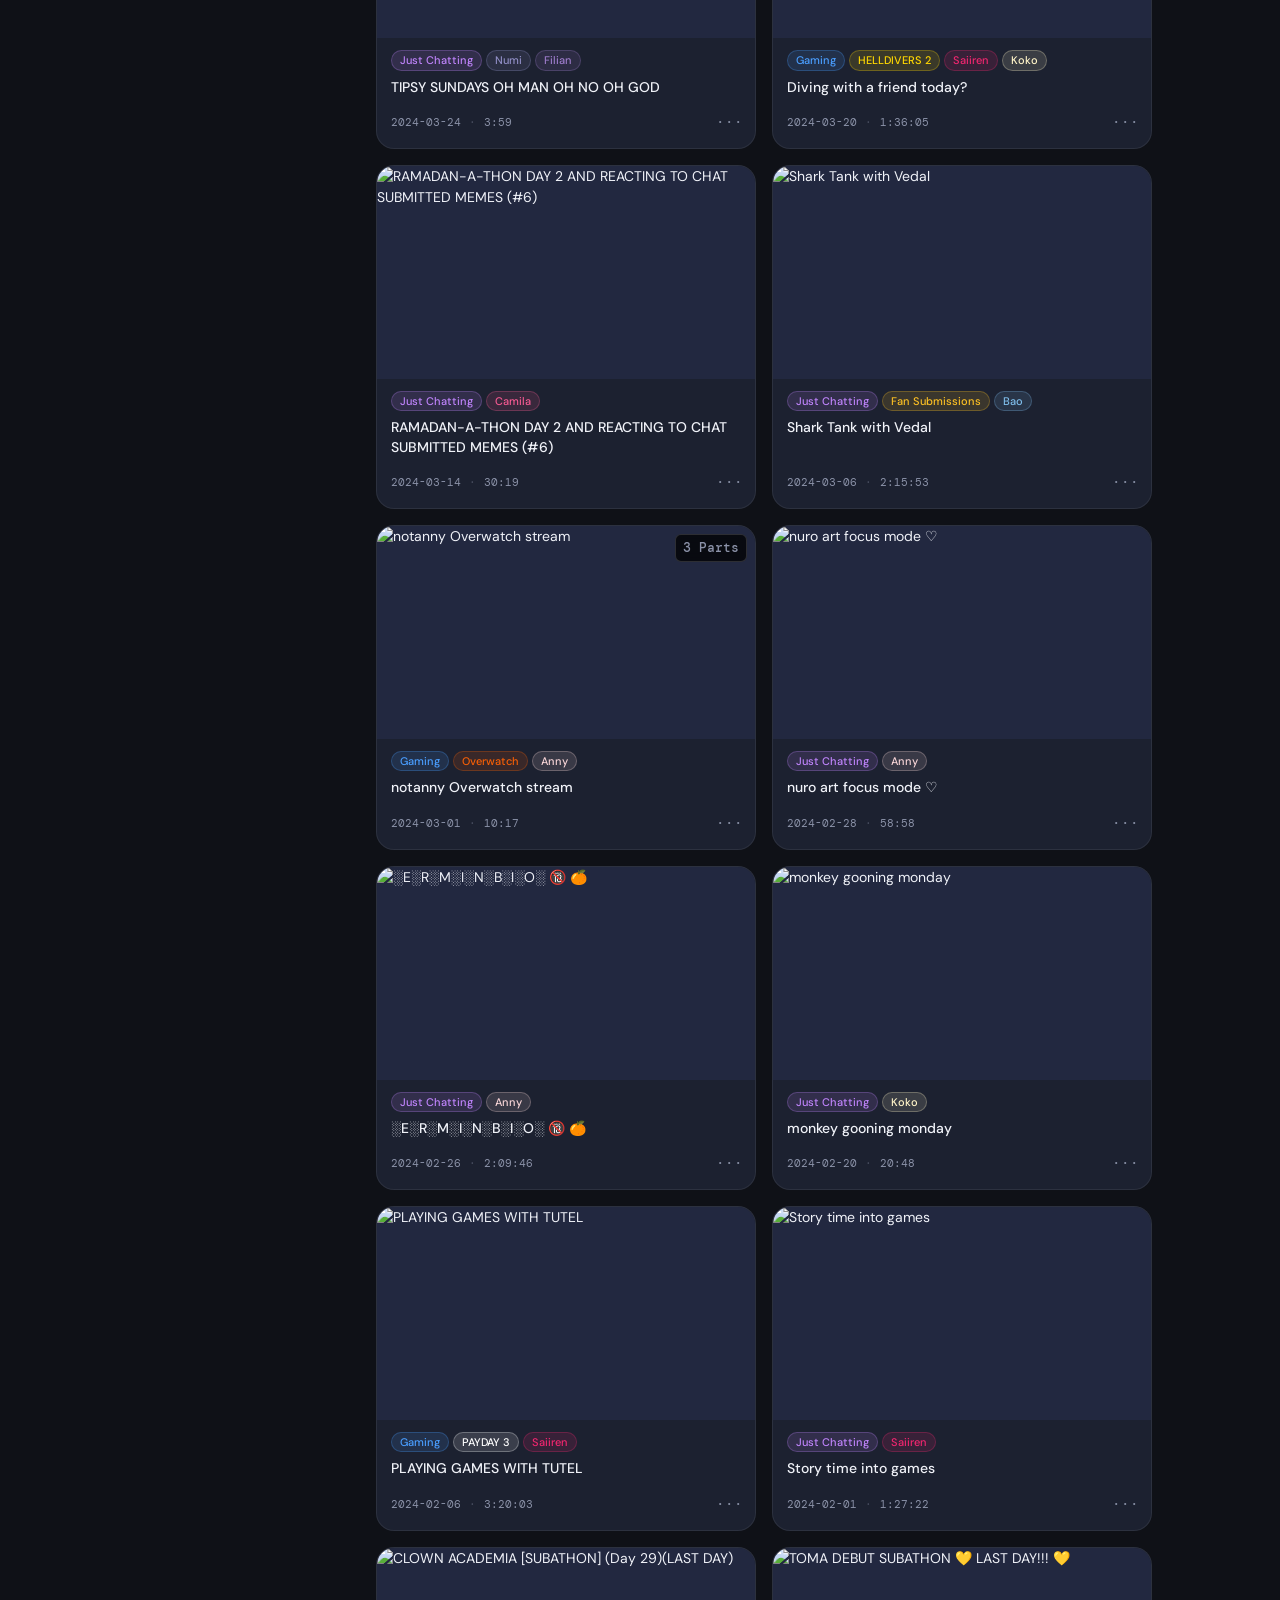
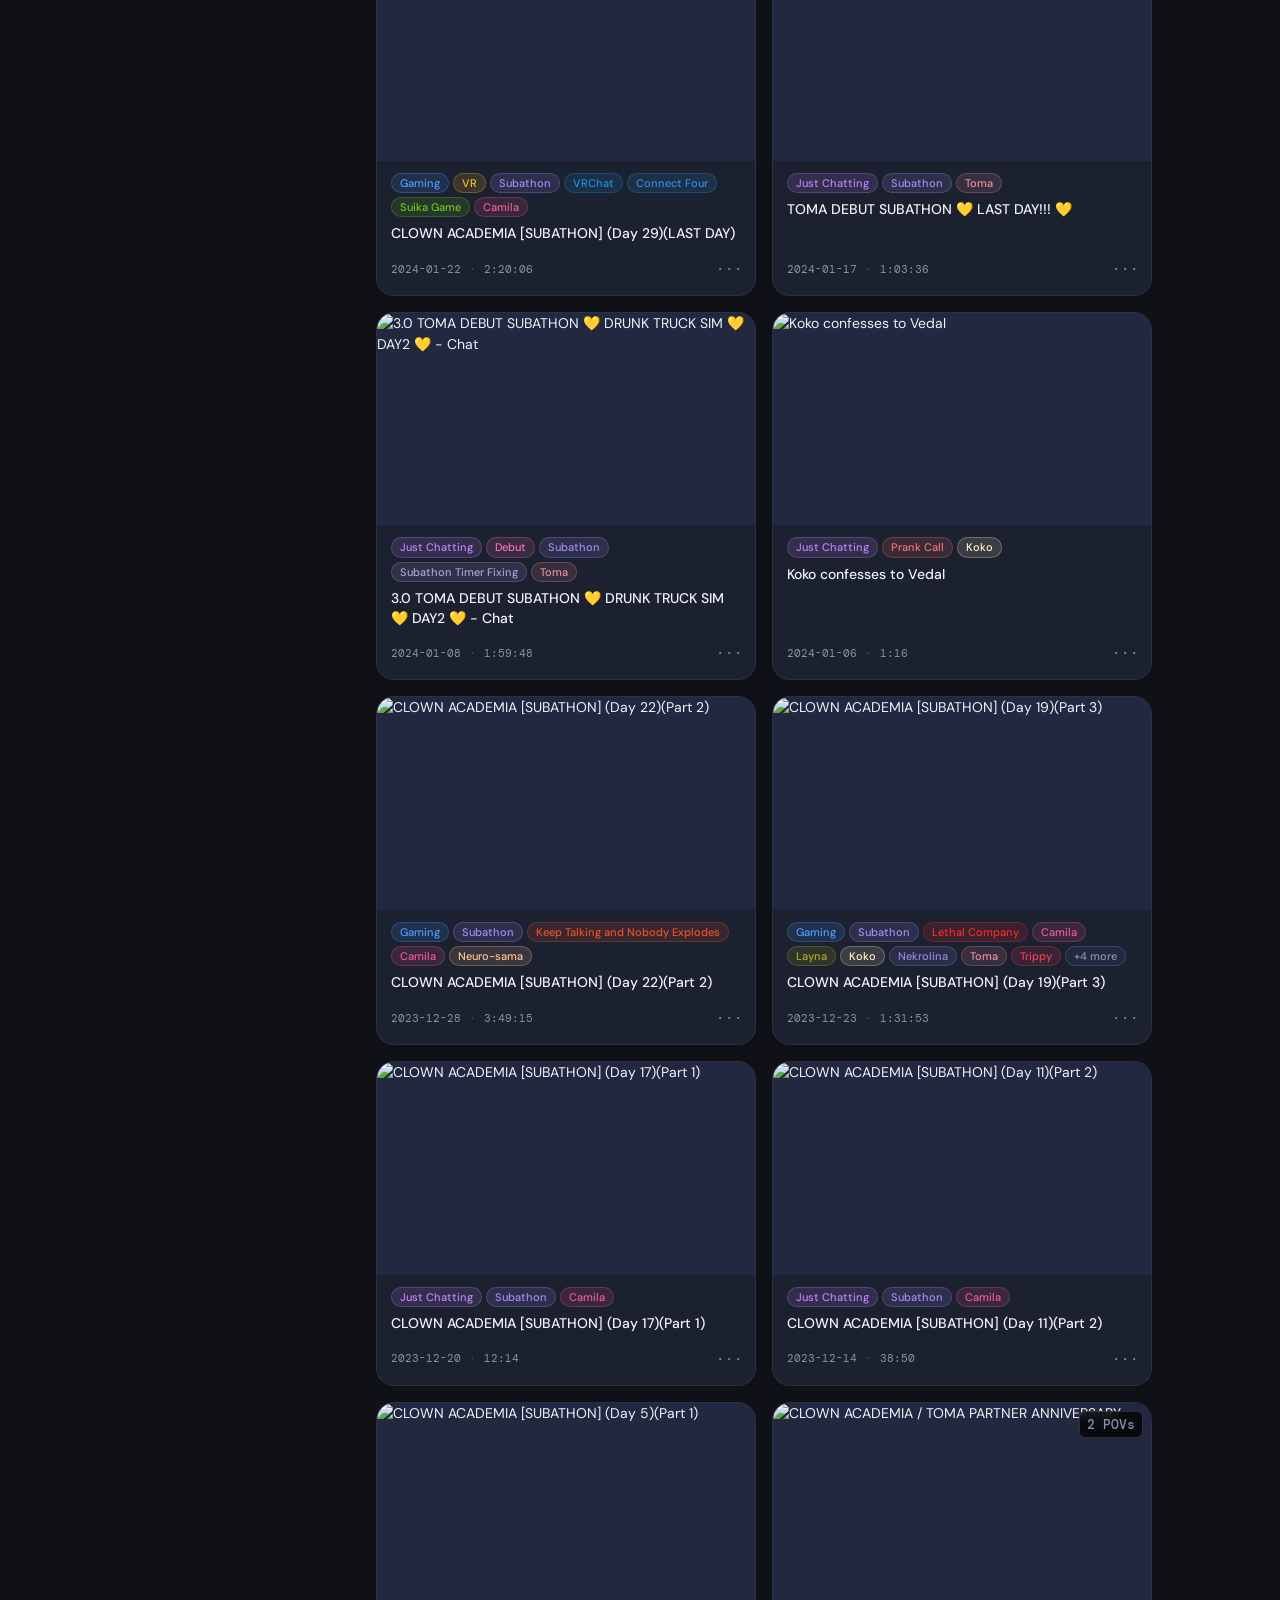
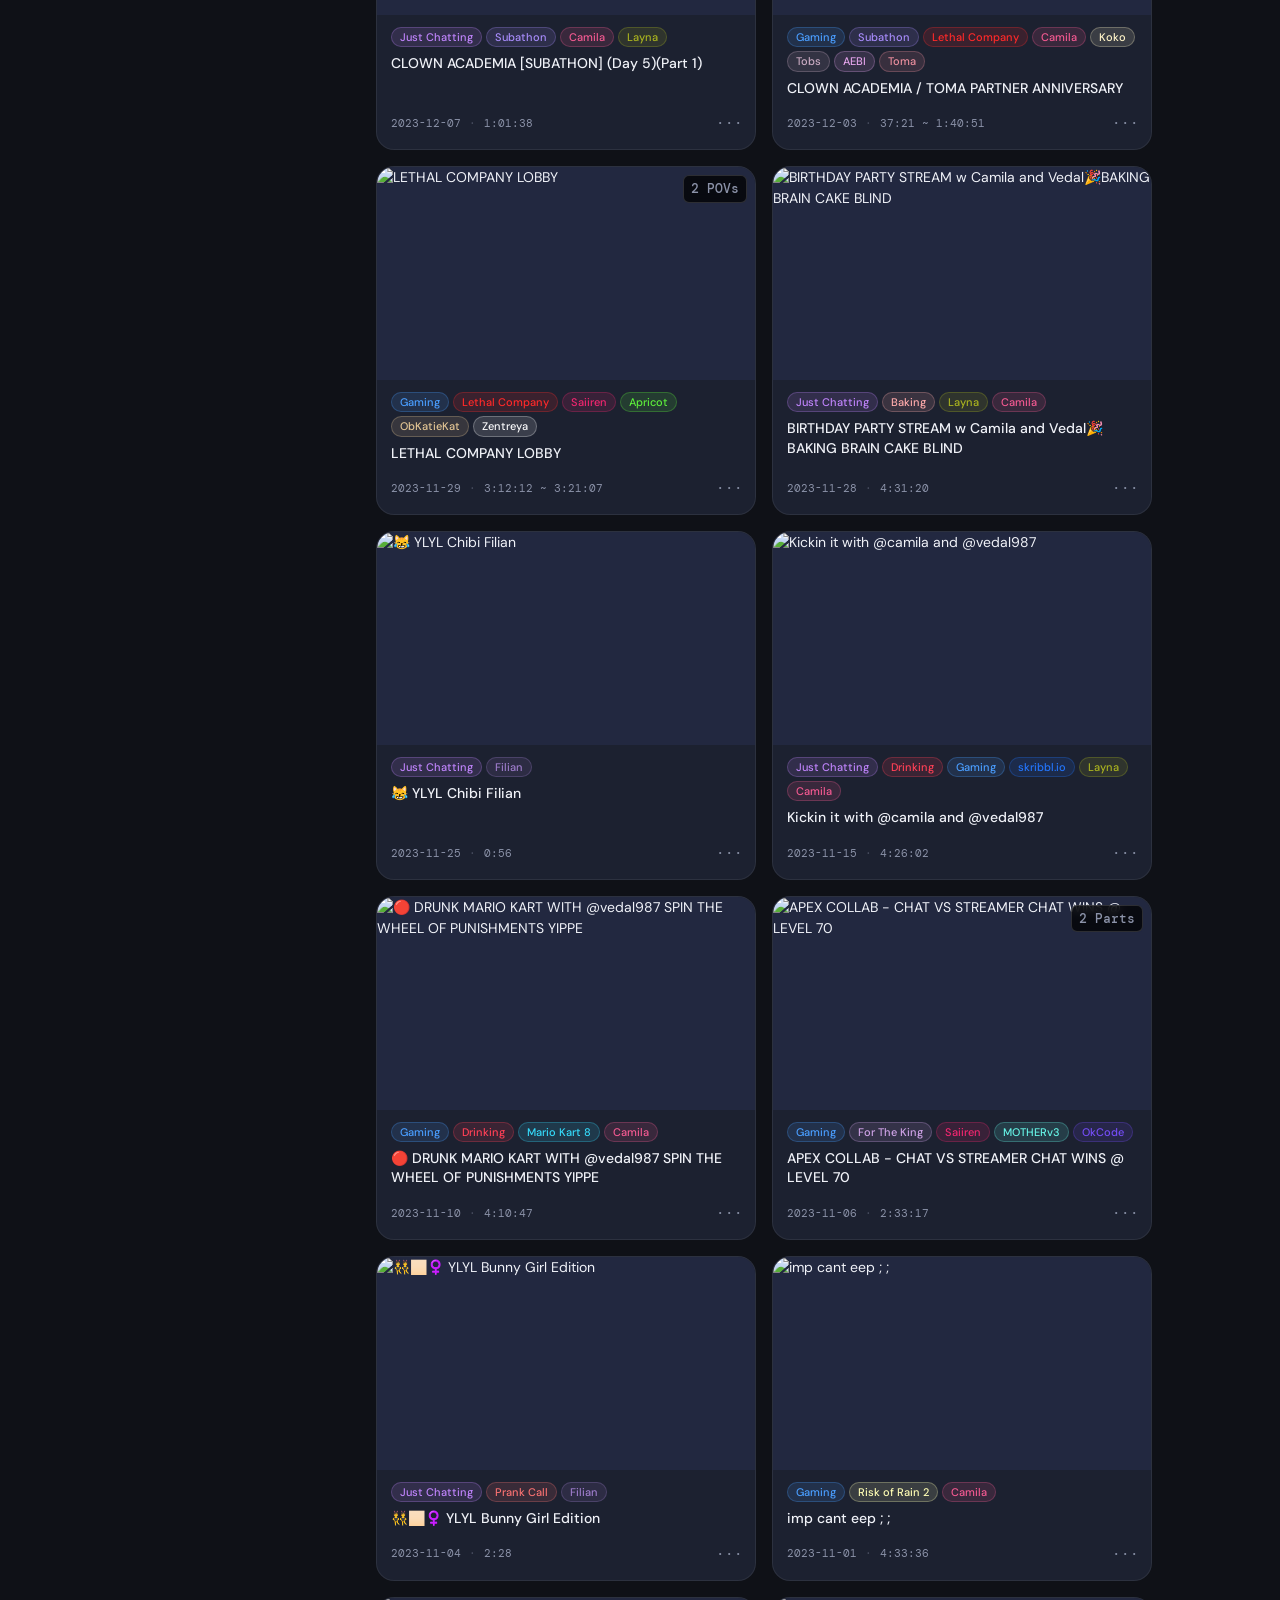
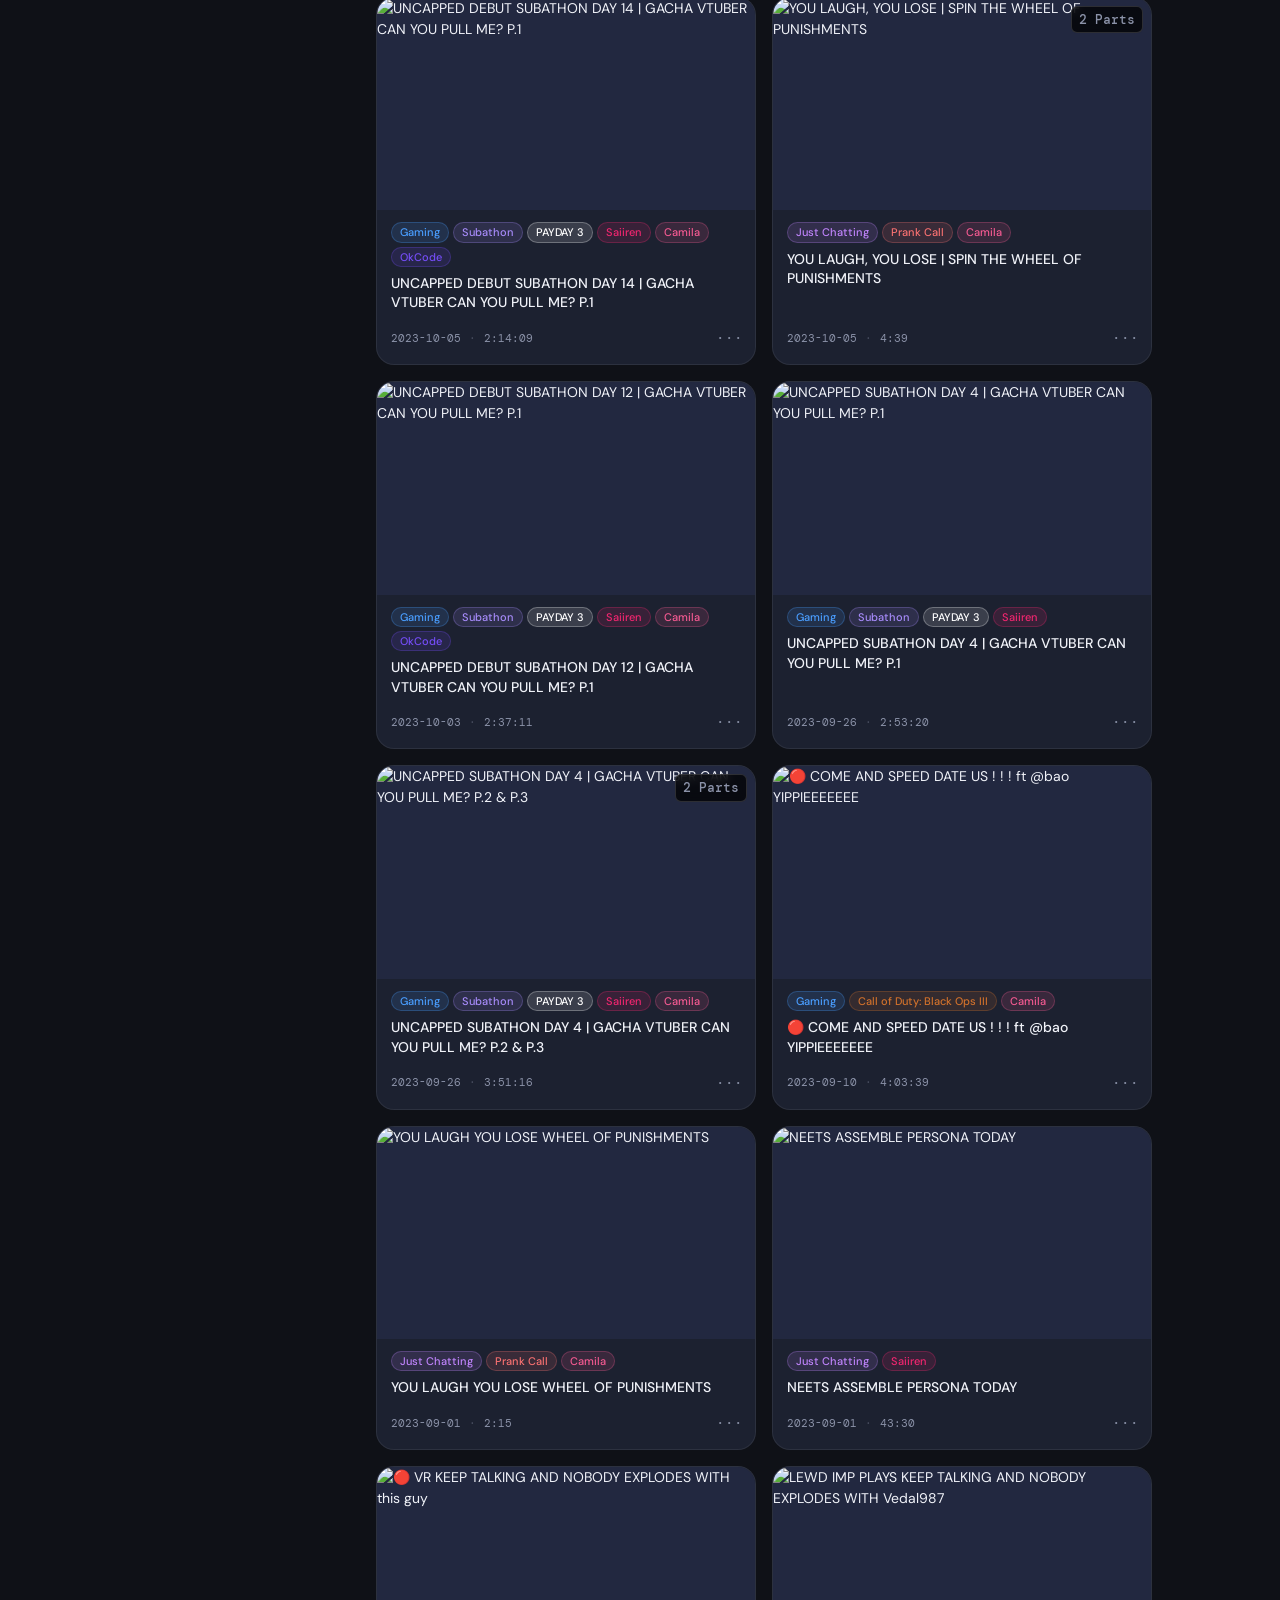
==== commit 8fe5ee6f: "revamped stream data processing, deprecated vod_type and renamed highlights to timestamps" ====
--- a/index.html
+++ b/index.html
@@ -219,7 +219,7 @@
   </footer>
 
   <!-- About modal -->
-  <div class="modal-backdrop" id="modal-backdrop" style="display:none" onclick="closeModal();closeSummary();closeProgress();closeHighlights()"></div>
+  <div class="modal-backdrop" id="modal-backdrop" style="display:none" onclick="closeModal();closeSummary();closeProgress();closeTimestamps()"></div>
   <div class="modal" id="modal" style="display:none" role="dialog" aria-modal="true">
     <div class="modal-header">
       <div class="modal-tabs">
@@ -355,18 +355,18 @@
     </div>
   </div>
 
-  <!-- Highlights popup -->
-  <div class="summary-popup" id="highlights-popup" style="display:none" role="dialog" aria-modal="true">
+  <!-- Timestamps popup -->
+  <div class="summary-popup" id="timestamps-popup" style="display:none" role="dialog" aria-modal="true">
       <div class="summary-popup-header">
         <div>
-          <div class="summary-popup-label">Stream Highlights</div>
-          <div class="summary-popup-title" id="highlights-title"></div>
-        </div>
-        <button class="modal-close" onclick="closeHighlights()" aria-label="Close">
+          <div class="summary-popup-label">Stream Timestamps</div>
+          <div class="summary-popup-title" id="timestamps-title"></div>
+        </div>
+        <button class="modal-close" onclick="closeTimestamps()" aria-label="Close">
           <svg width="16" height="16" viewBox="0 0 24 24" fill="none" stroke="currentColor" stroke-width="2.5" stroke-linecap="round"><line x1="18" y1="6" x2="6" y2="18"/><line x1="6" y1="6" x2="18" y2="18"/></svg>
         </button>
       </div>
-      <div class="highlights-list" id="highlights-list"></div>
+      <div class="timestamps-list" id="timestamps-list"></div>
     </div>
 </body>
 </html>
--- a/style.css
+++ b/style.css
@@ -1302,8 +1302,8 @@
   }
 }
 
-/* --- Highlights List --- */
-.highlights-list {
+/* --- Timestamps List --- */
+.timestamps-list {
   display: flex;
   flex-direction: column;
   gap: 6px;
@@ -1314,7 +1314,7 @@
   scrollbar-color: var(--border-strong) transparent;
 }
 
-.highlight-item {
+.timestamp-item {
   display: flex;
   align-items: center; /* Centers the text and the timestamp vertically */
   justify-content: space-between; /* Pushes the time all the way to the right */
@@ -1329,34 +1329,34 @@
 }
 
 @media (hover: hover) and (pointer: fine) {
-  .highlight-item:hover {
+  .timestamp-item:hover {
     background: var(--bg-raised);
     border-color: var(--text-muted);
   }
 }
 
 /* New wrapper to stack the title and streamer label on the left */
-.highlight-title {
+.timestamp-title {
   font-size: 13px;
   line-height: 1.4;
   flex: 1;
 }
 
-.highlight-streamer {
+.timestamp-streamer {
   font-family: var(--font-mono);
   font-size: 12px;
   color: var(--green);
   font-weight: 500;
 }
 
-.highlight-time-sep {
+.timestamp-time-sep {
   font-family: var(--font-mono);
   font-size: 12px;
   color: var(--green);
   margin: 0 4px;
 }
 
-.highlight-time {
+.timestamp-time {
   font-family: var(--font-mono);
   font-size: 12px;
   color: var(--green);
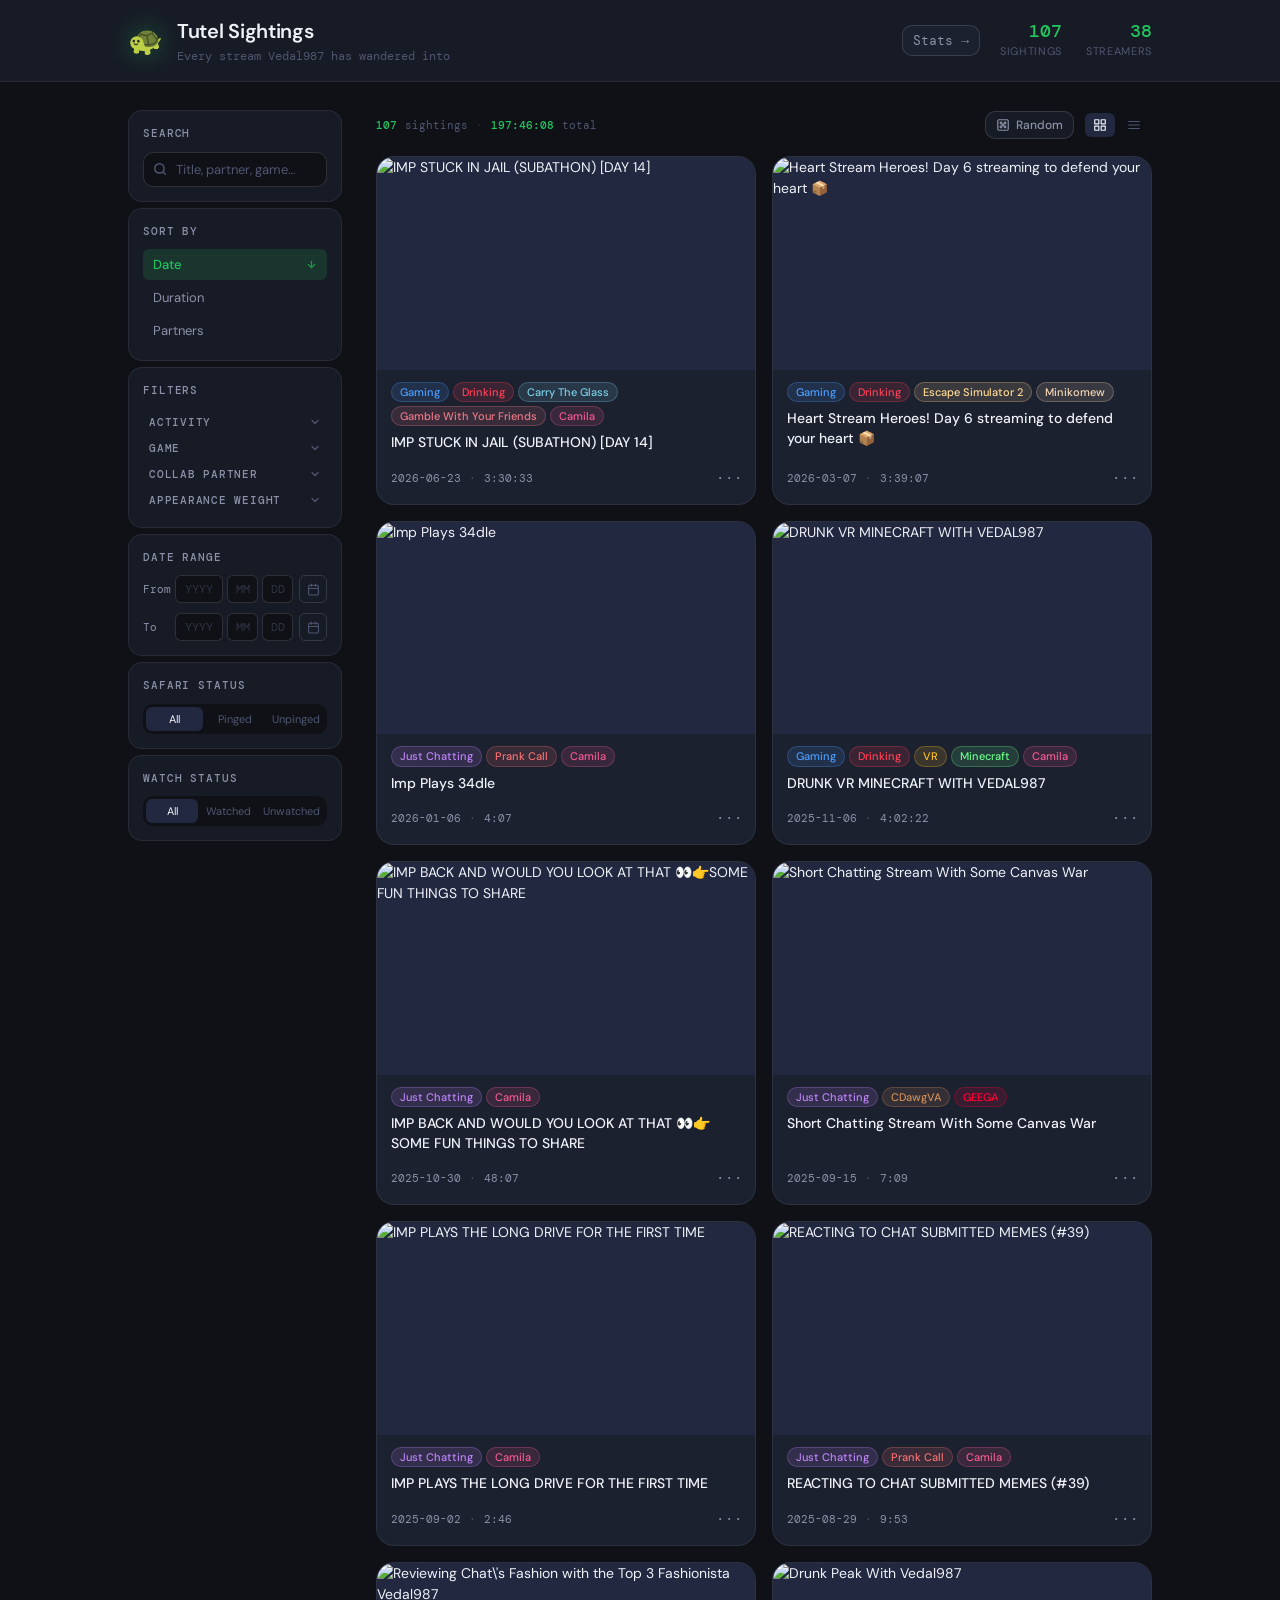
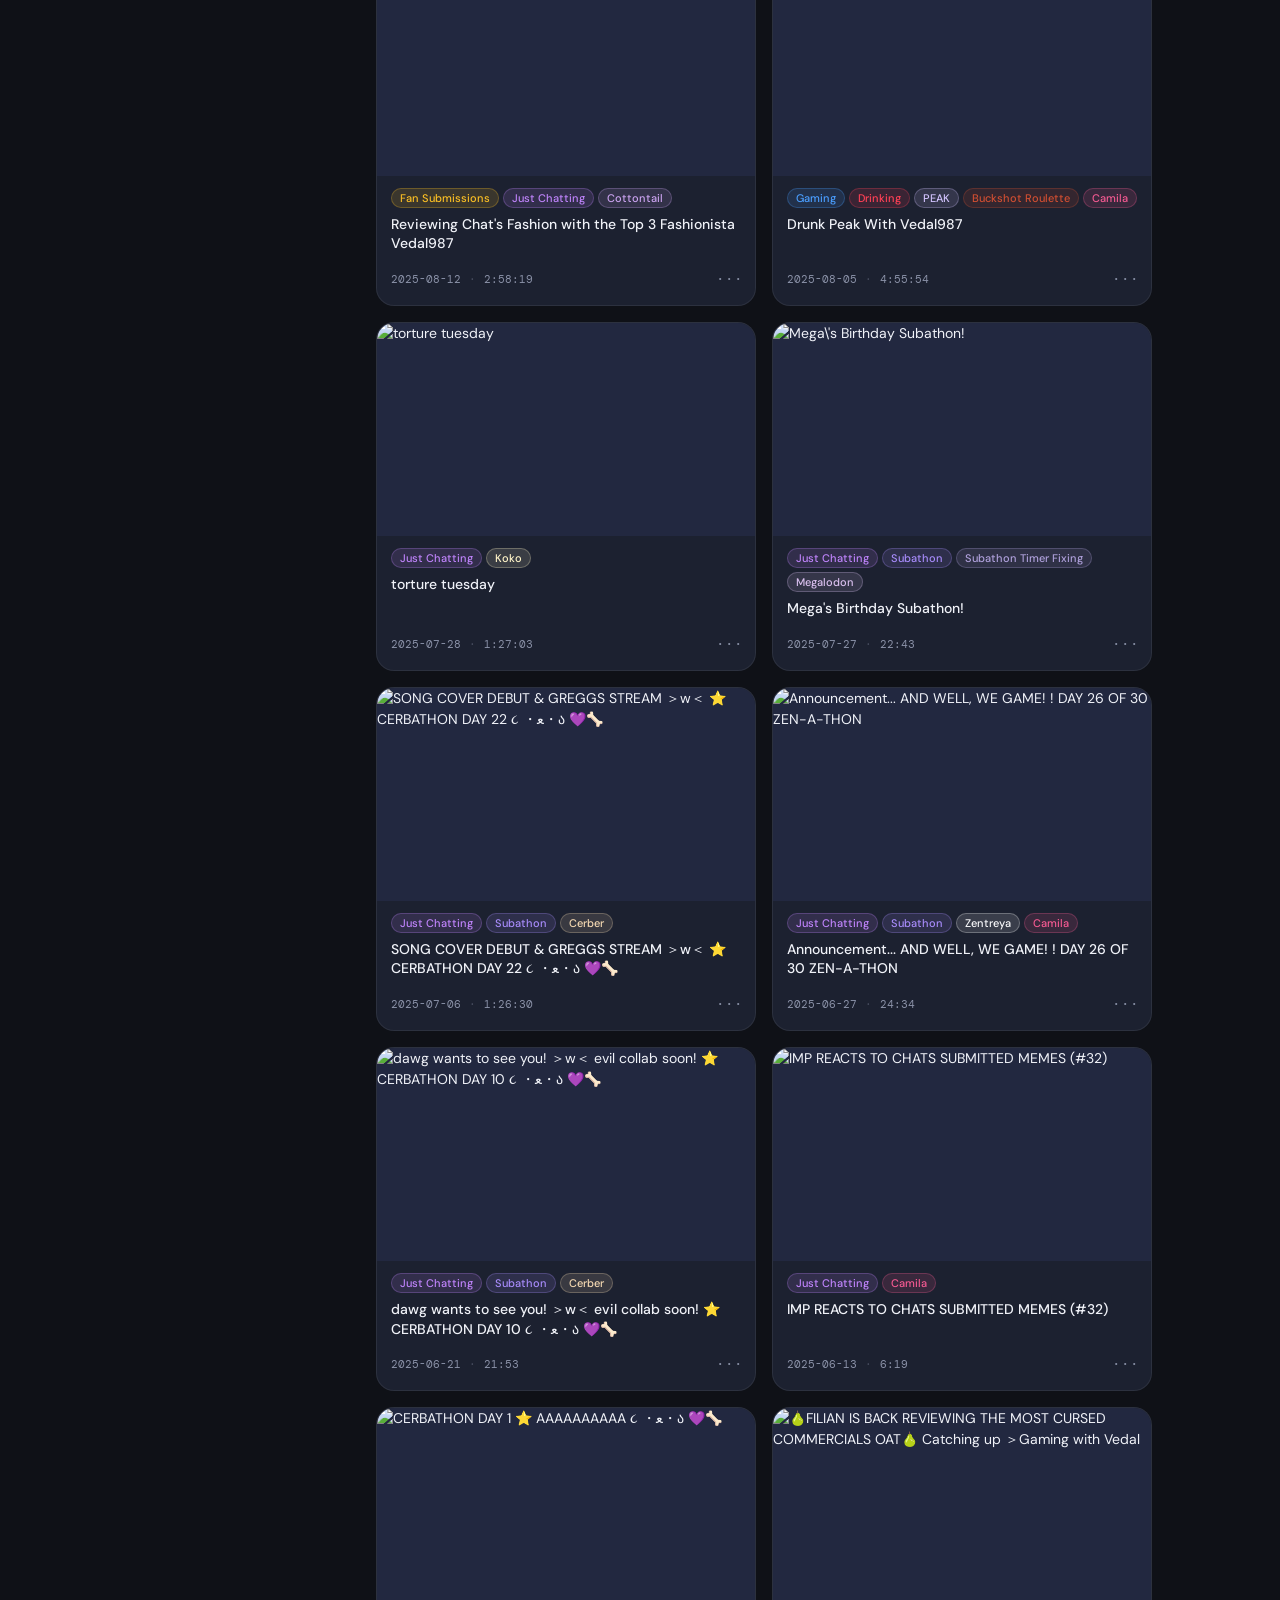
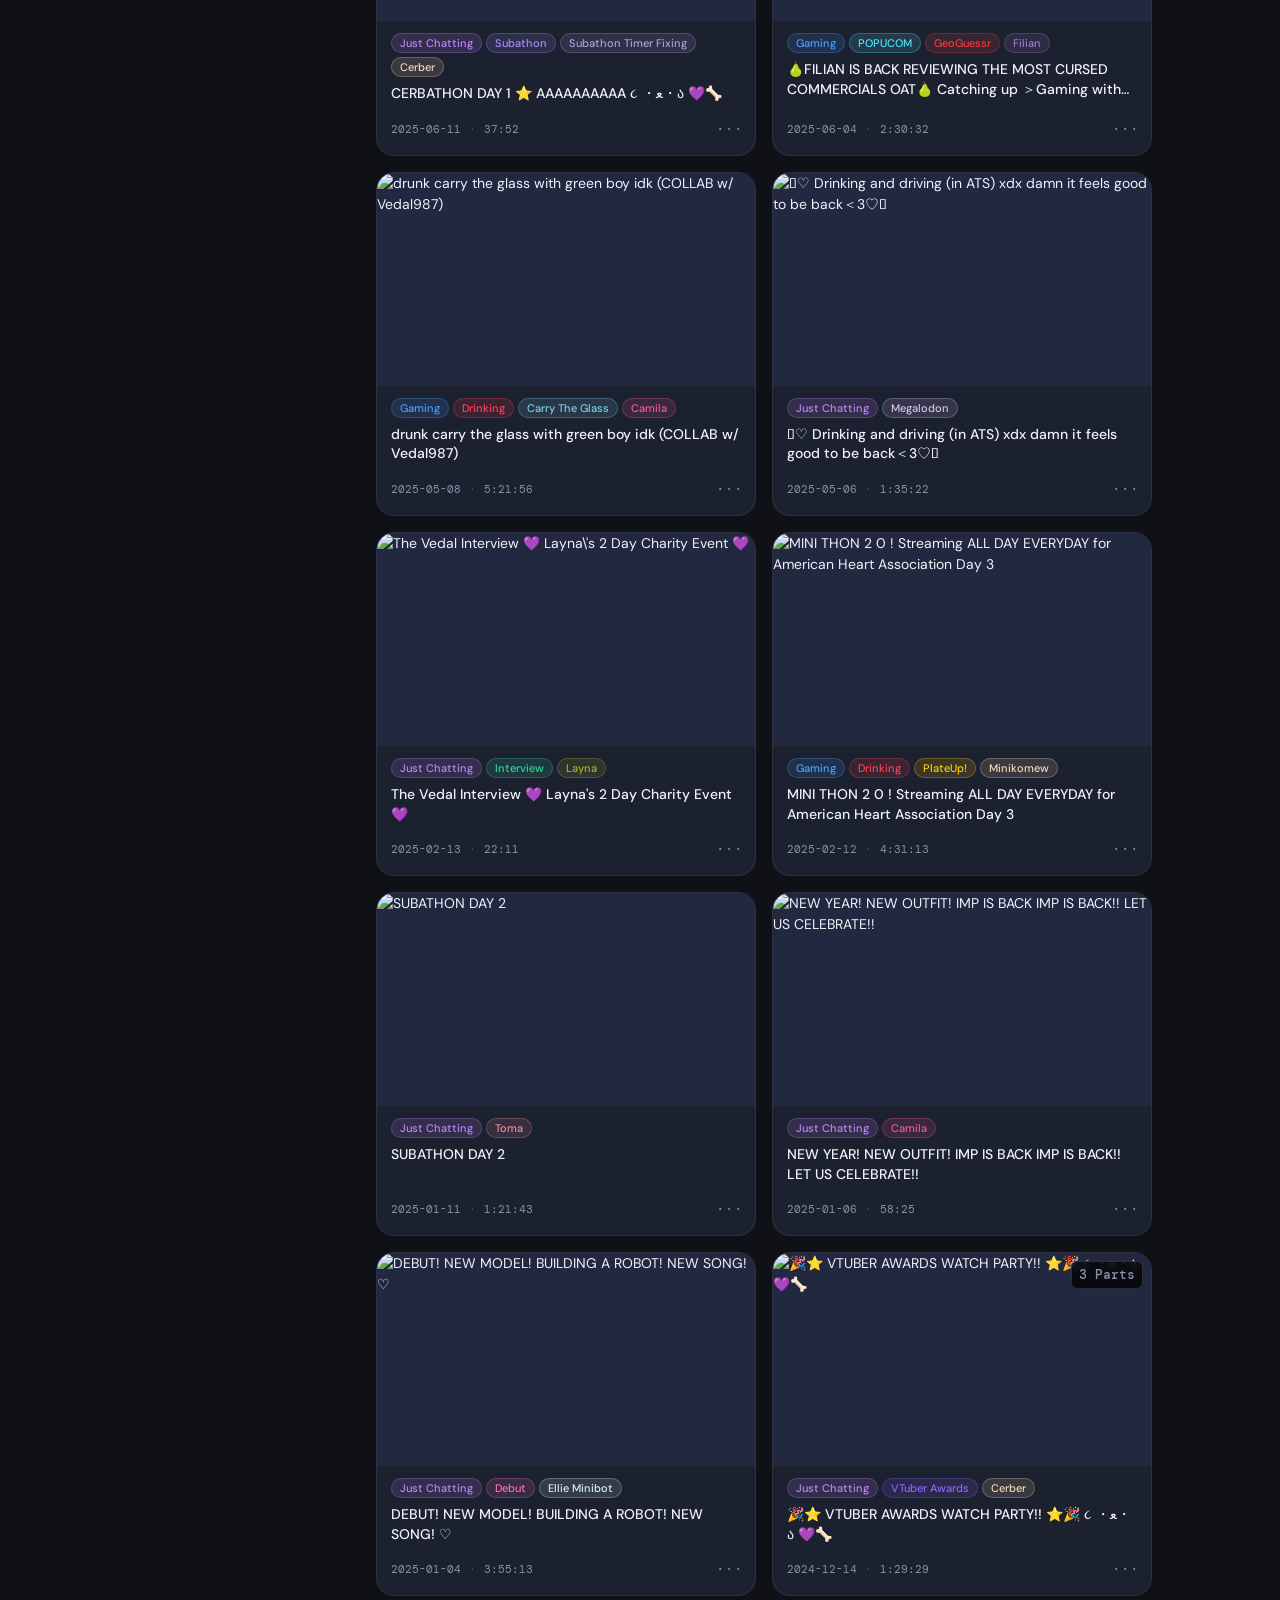
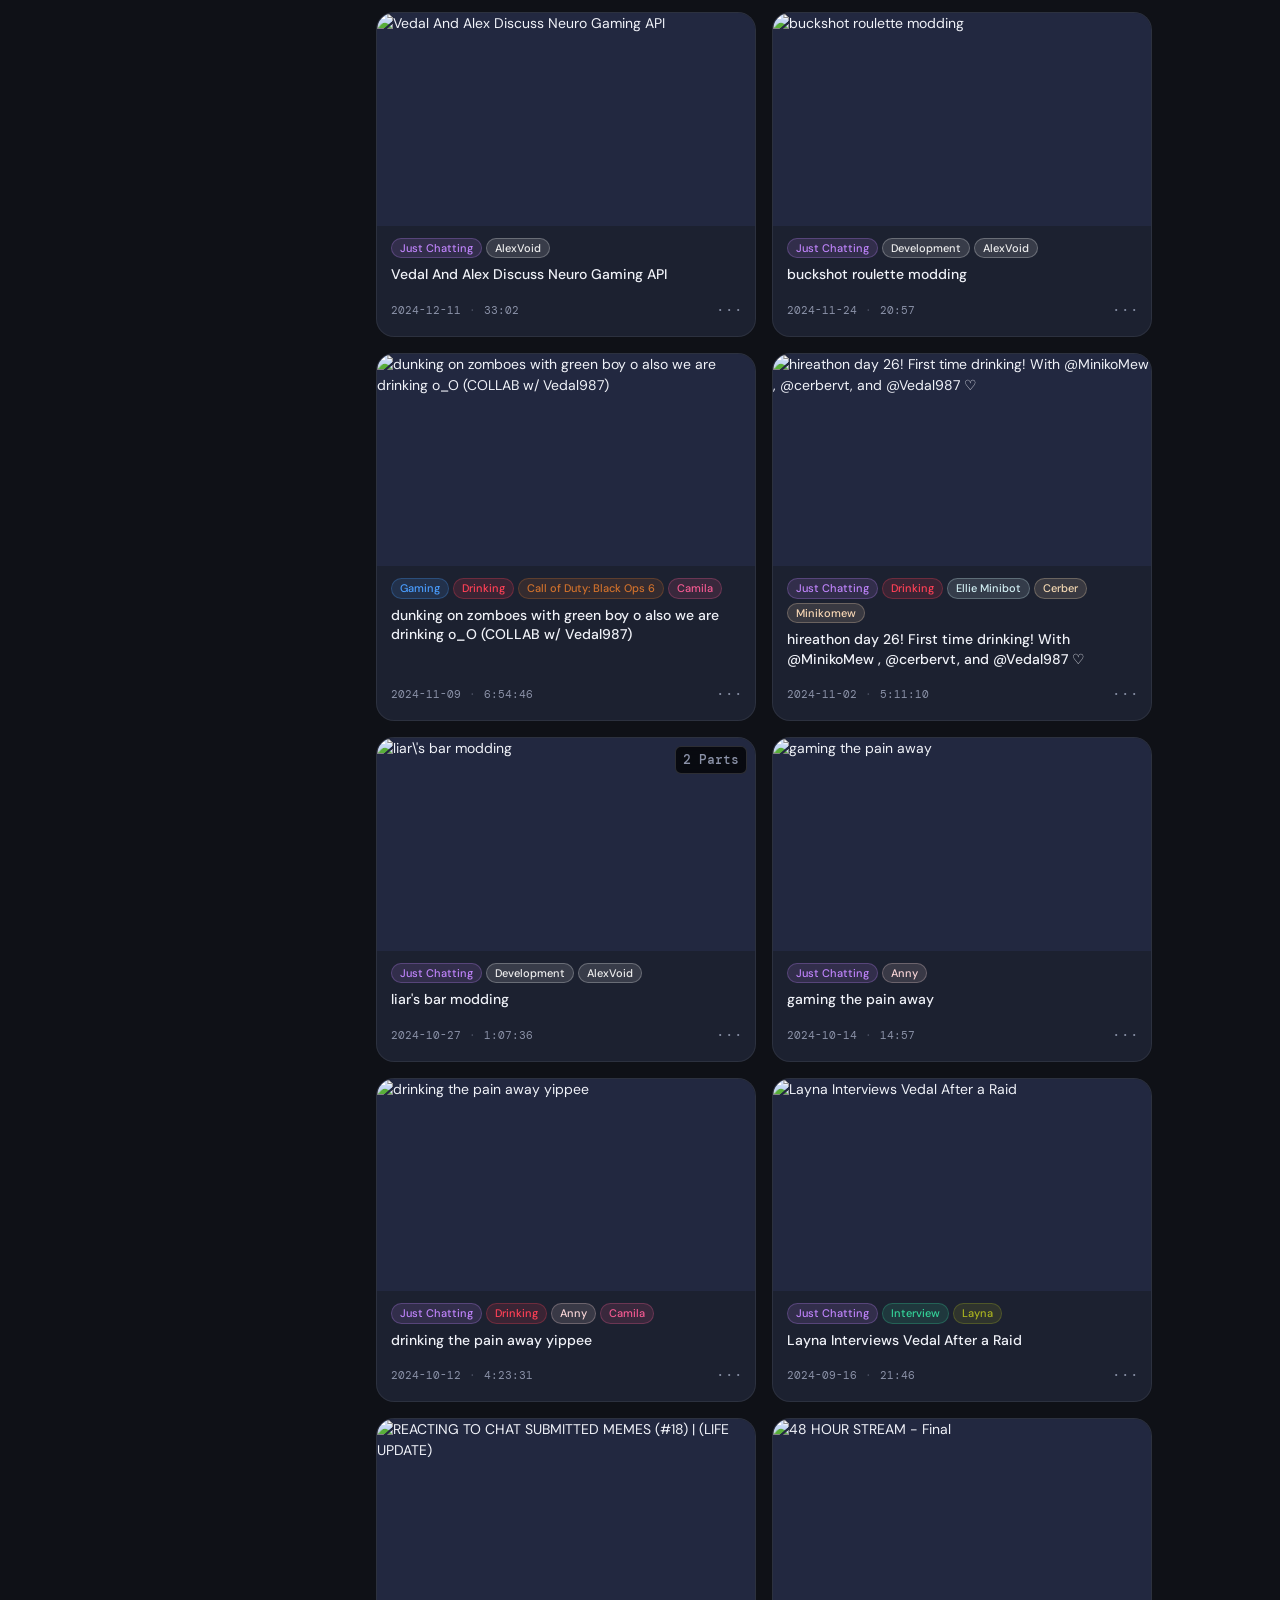
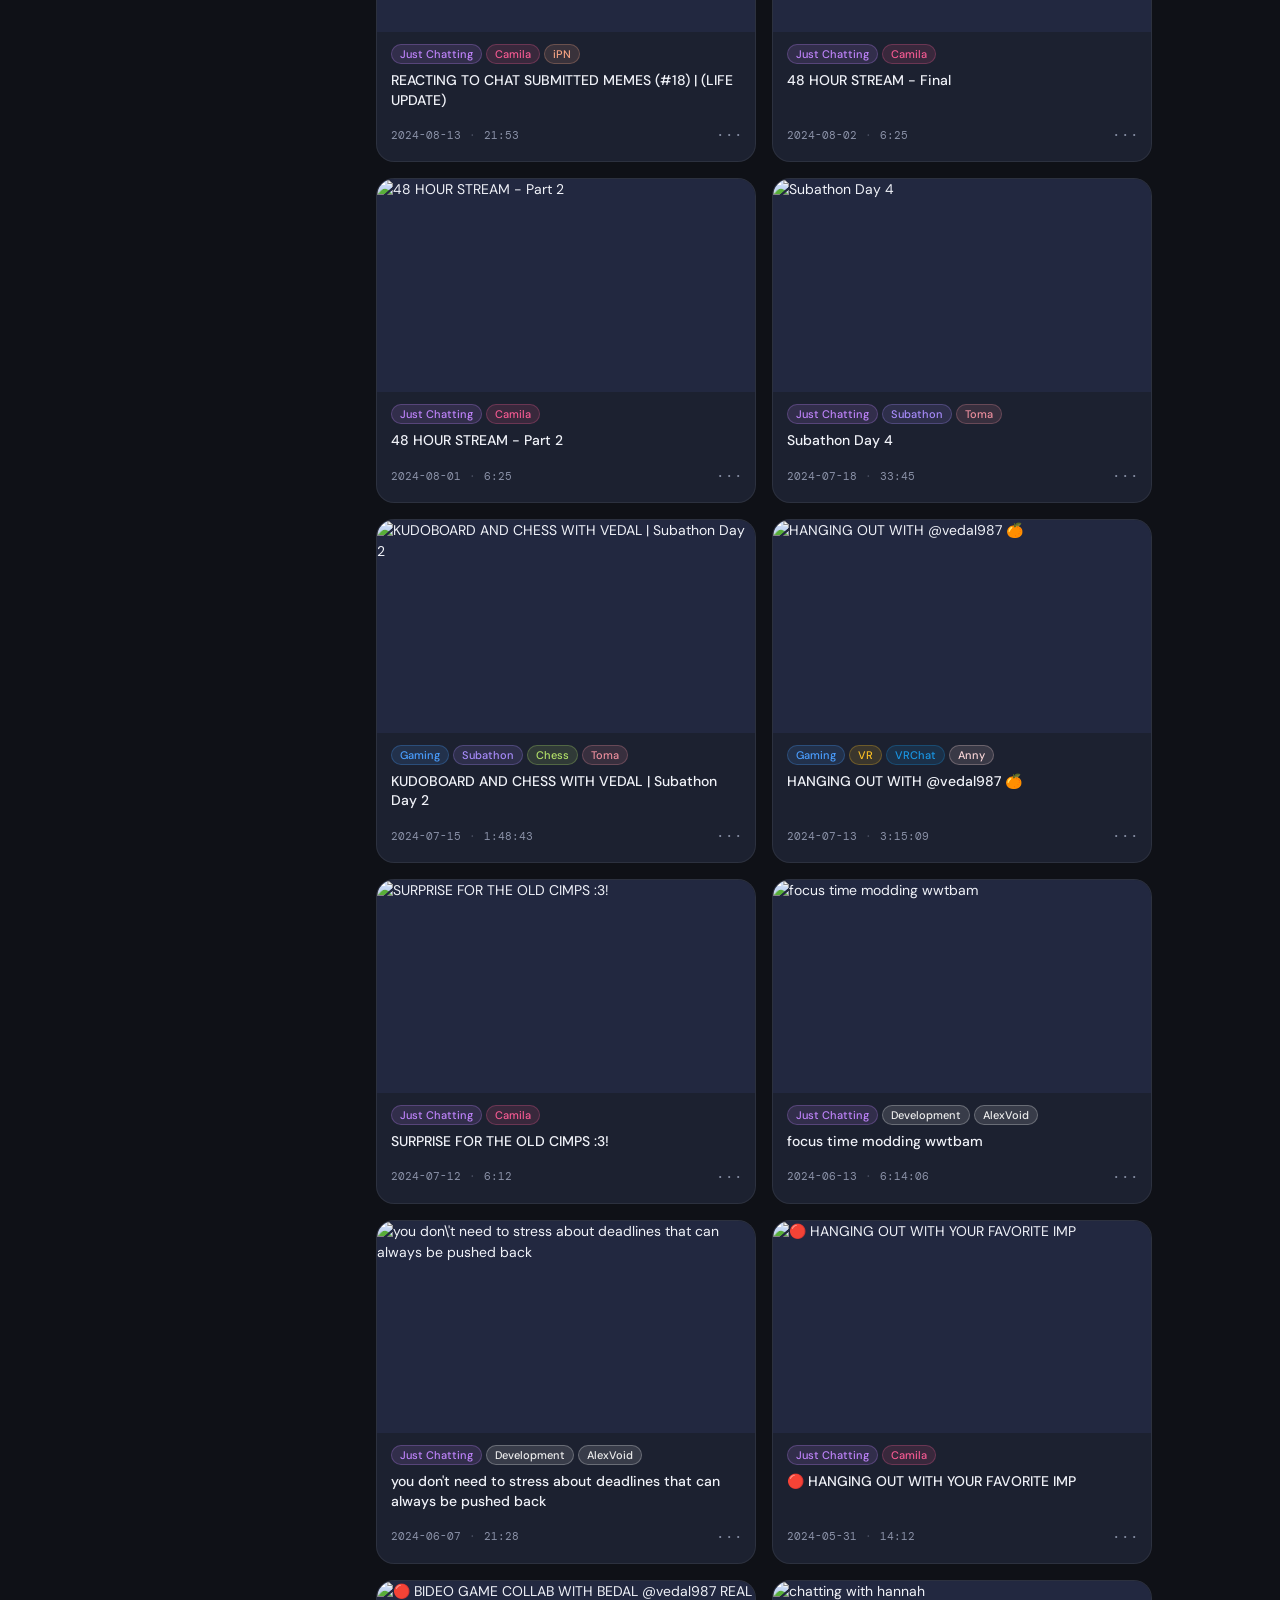
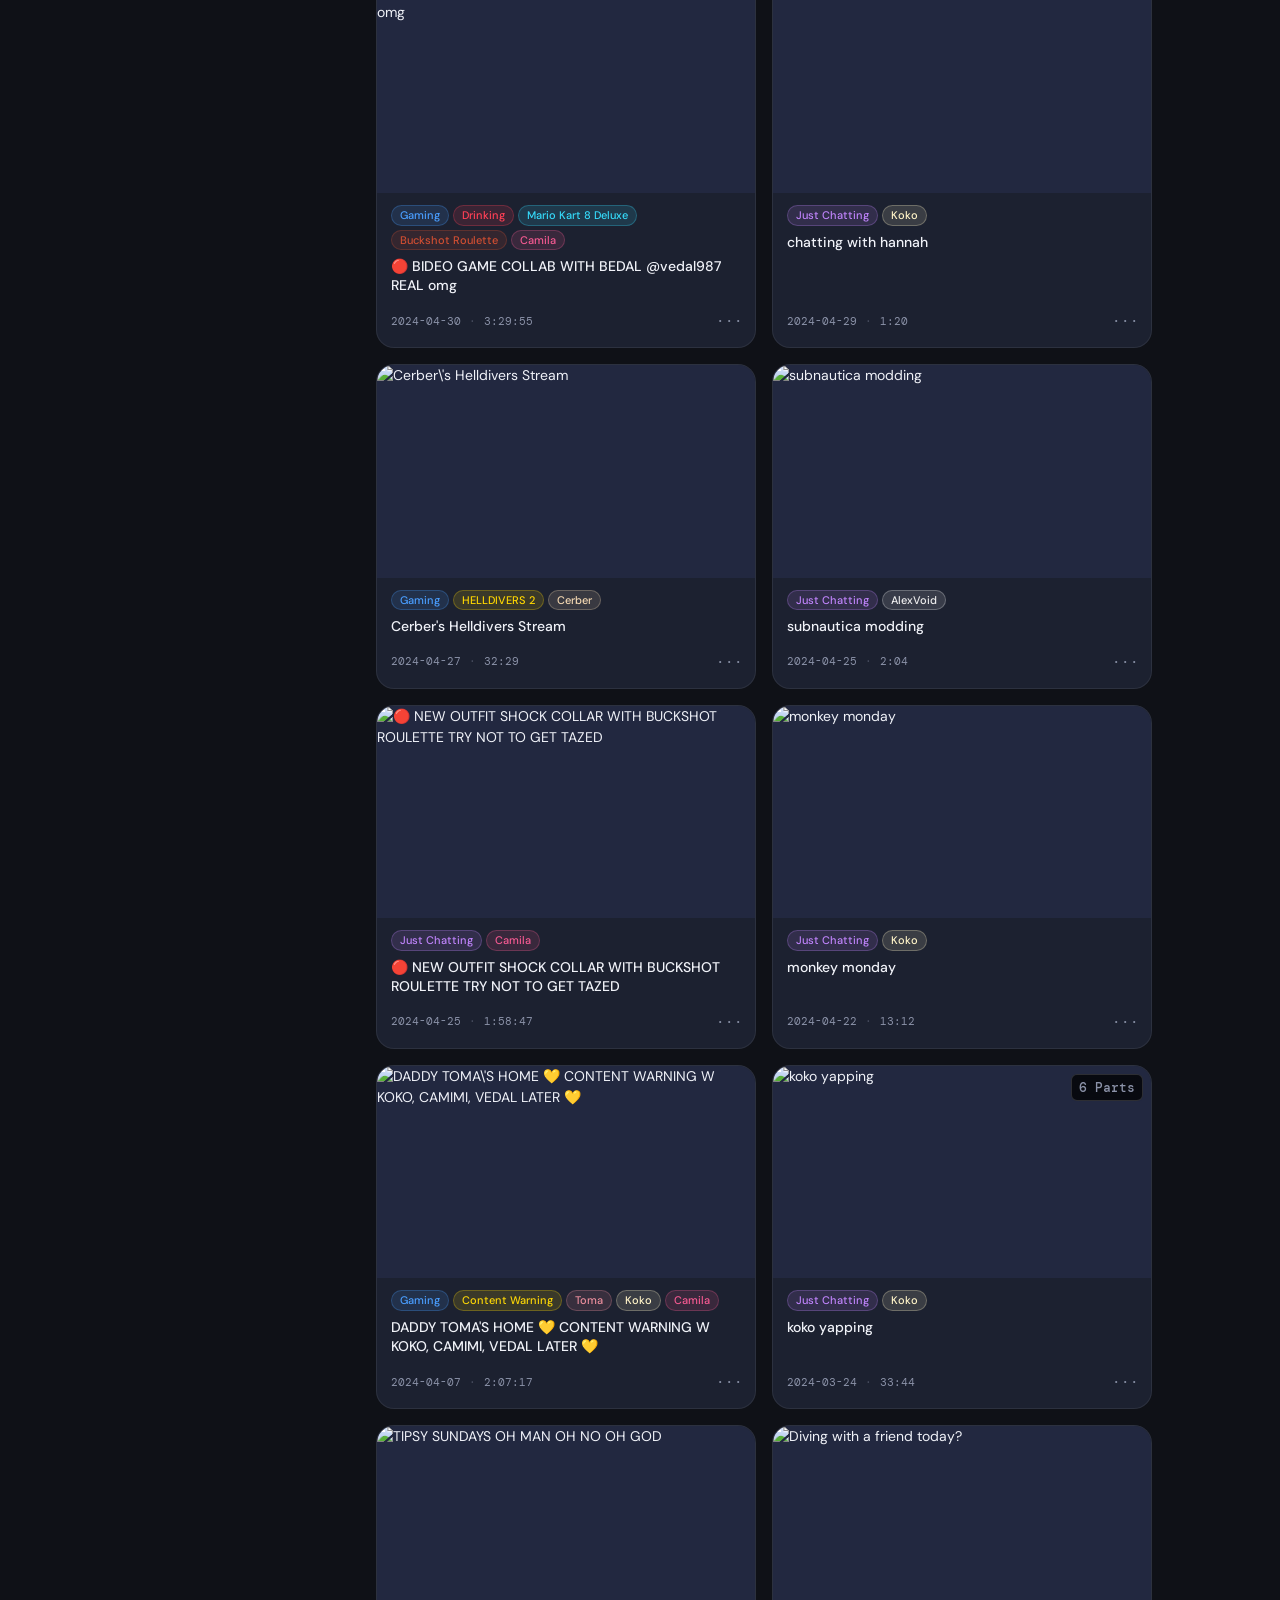
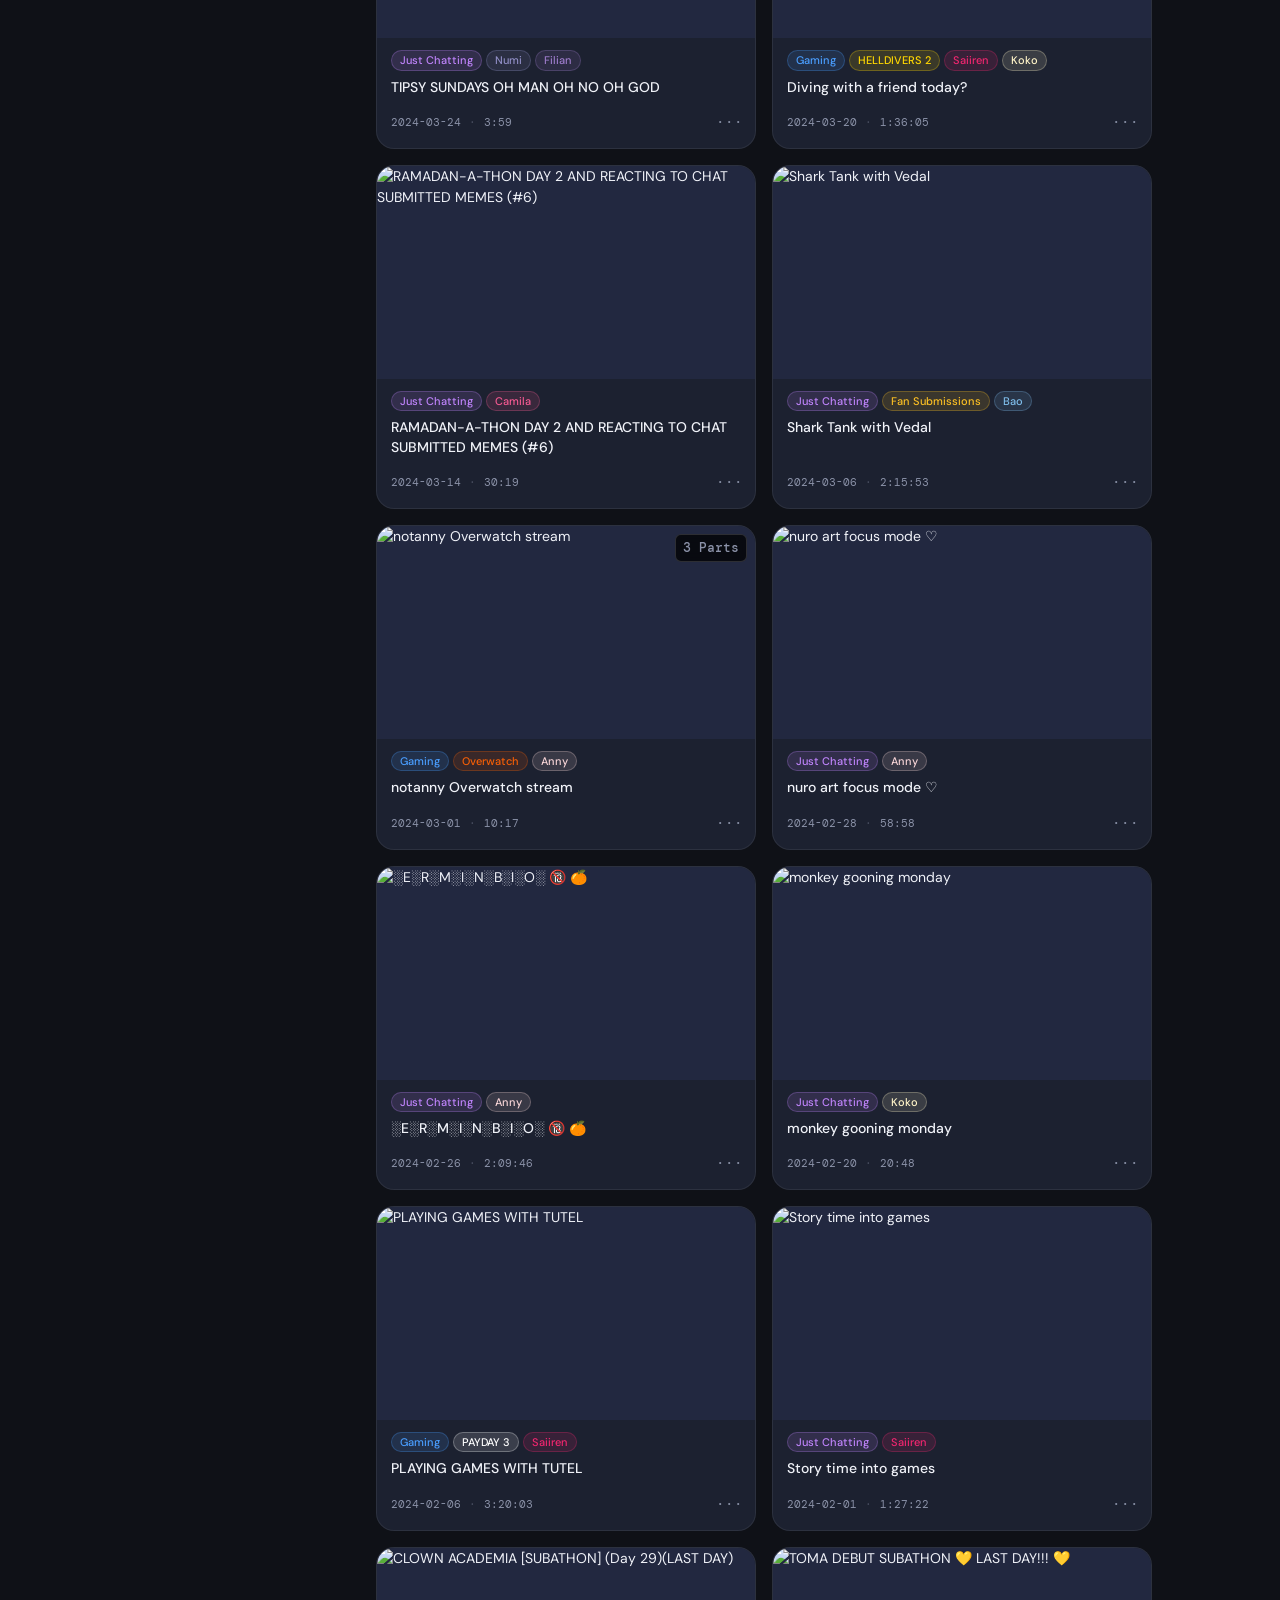
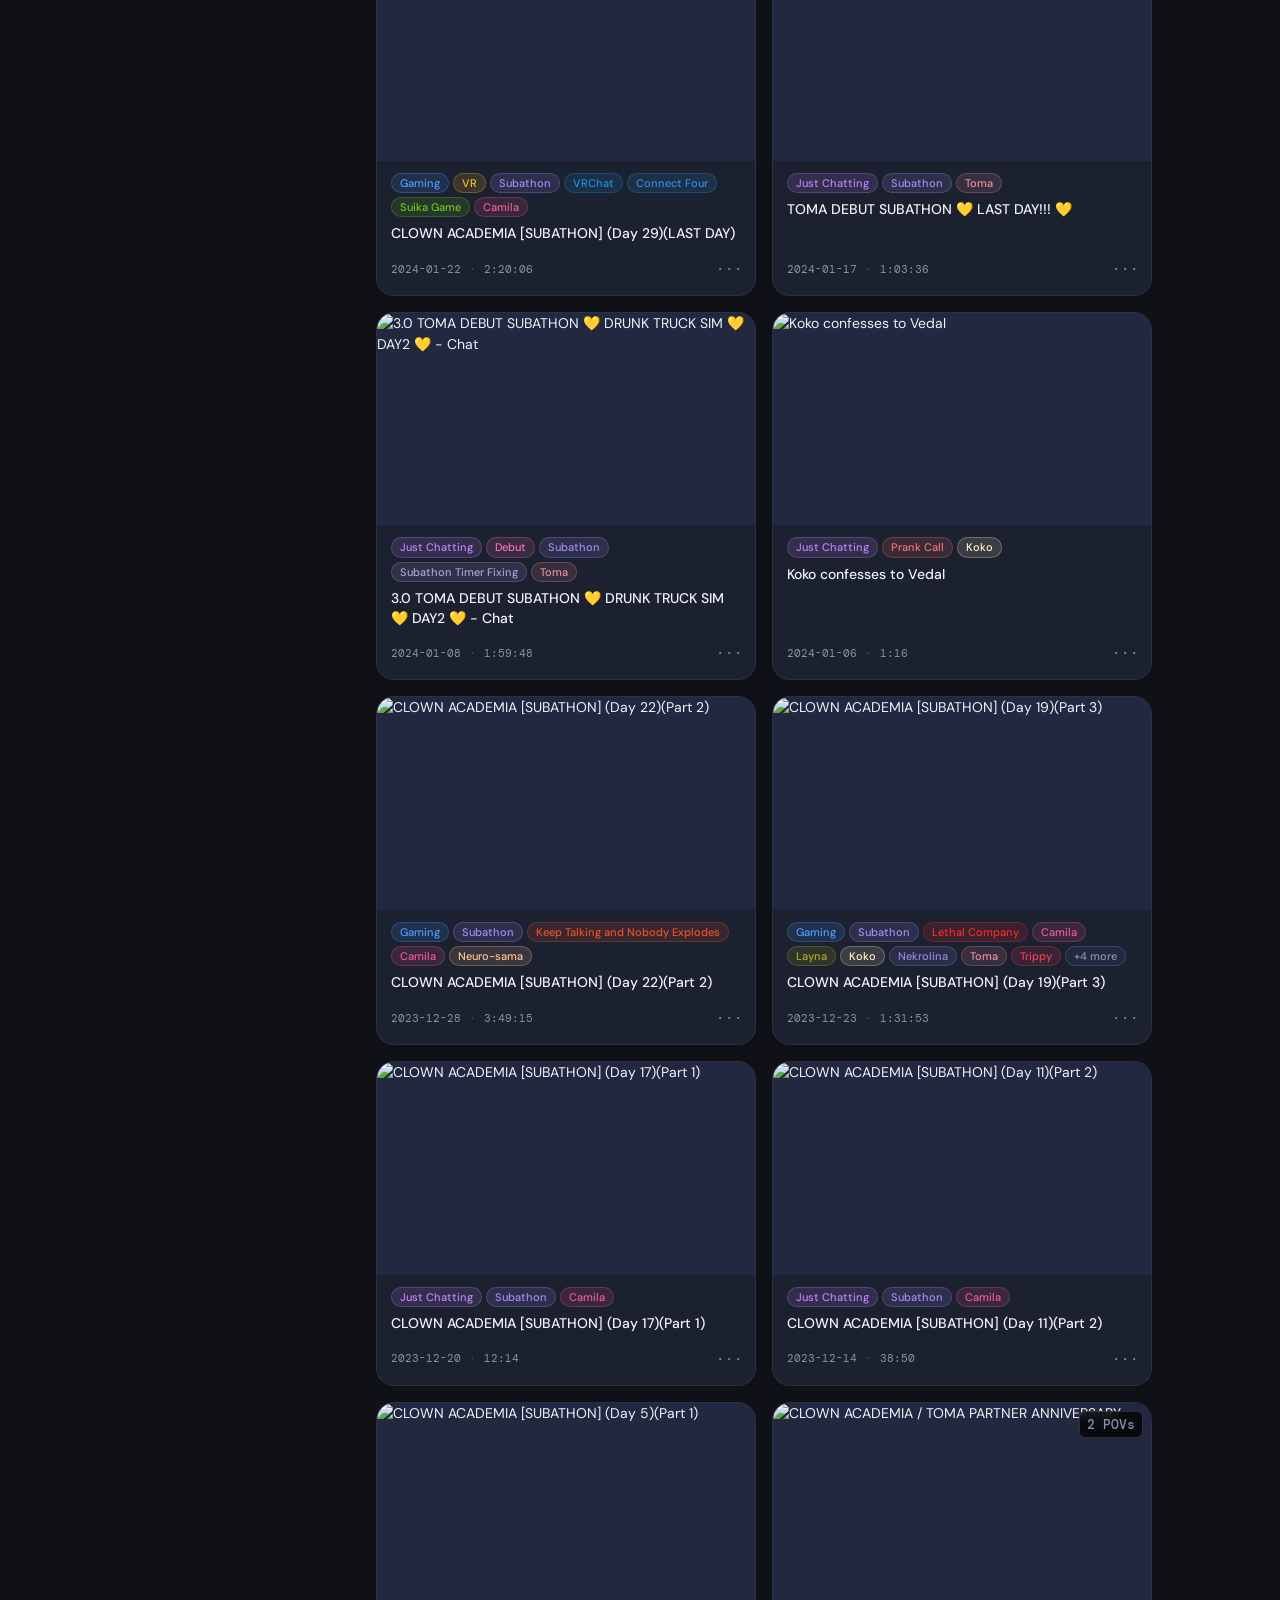
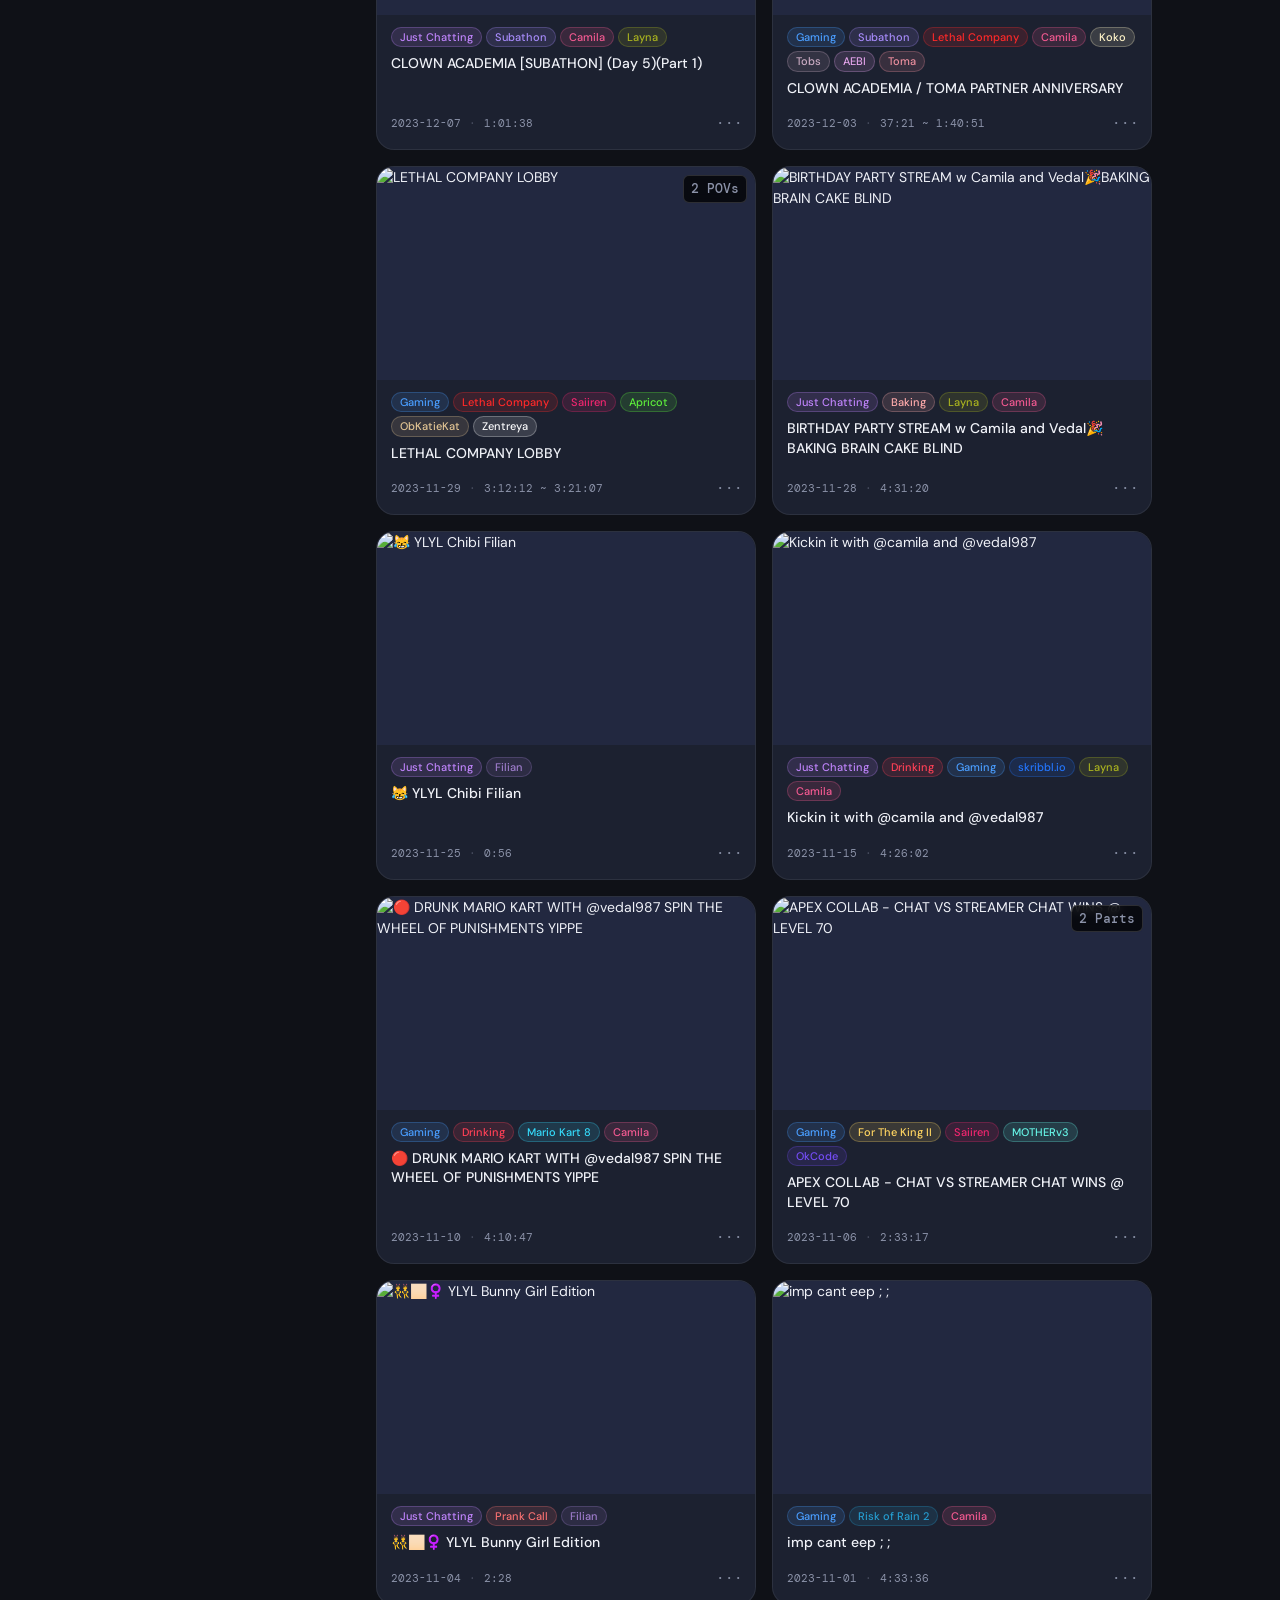
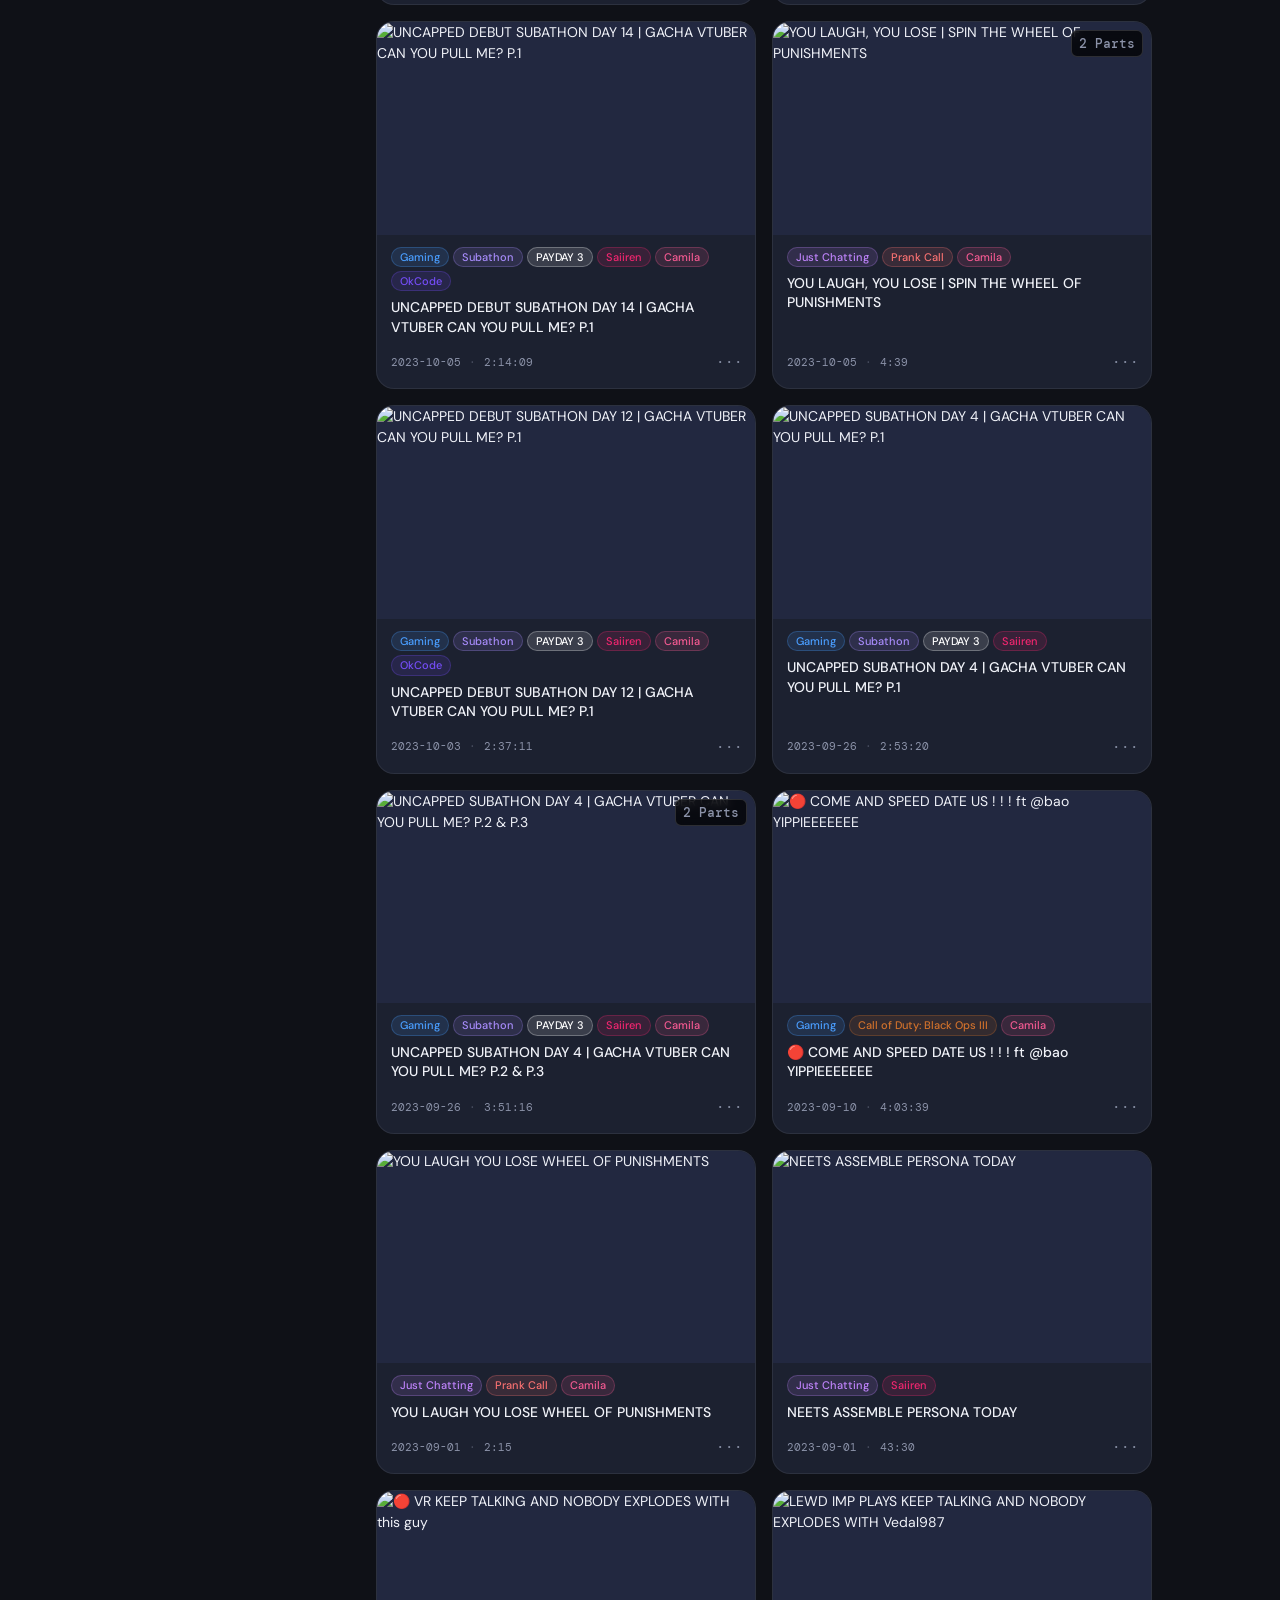
==== commit 0e33b3db: "entry editor + settings menu" ====
--- a/index.html
+++ b/index.html
@@ -35,6 +35,9 @@
   
   <link rel="icon" href="data:image/svg+xml,<svg xmlns=%22http://www.w3.org/2000/svg%22 viewBox=%220 0 100 100%22><text y=%22.9em%22 font-size=%2290%22>🐢</text></svg>">
   <link rel="manifest" href="manifest.json" />
+
+  <link rel="dns-prefetch" href="https://img.youtube.com">
+  <link rel="preconnect" href="https://img.youtube.com" crossorigin>
 </head>
 <body>
 
@@ -205,18 +208,76 @@
     <div class="footer-inner">
       <span class="footer-credit">Made with ❤️ by AngiShyGuy</span>
       <div class="footer-actions">
-        <div class="footer-data-btns">
-          <button class="footer-data-btn" onclick="exportWatchData()" title="Export your watch history as a JSON file">Export data</button>
-          <label class="footer-data-btn" title="Import a previously exported watch history file">
-            Import data
+        <button class="footer-about-btn" onclick="openSettings()">Settings</button>
+        <button class="footer-about-btn" onclick="openModal()">About</button>
+      </div>
+    </div>
+  </footer>
+
+  <!-- Settings modal -->
+  <div class="modal" id="settings-modal" style="display:none" role="dialog" aria-modal="true">
+    <div class="modal-header">
+      <div class="modal-tabs">
+        <button class="modal-tab active" data-tab="data">Data</button>
+        <button class="modal-tab" data-tab="editor">Editor</button>
+      </div>
+      <button class="modal-close" onclick="closeSettings()" aria-label="Close">
+        <svg width="16" height="16" viewBox="0 0 24 24" fill="none" stroke="currentColor" stroke-width="2.5" stroke-linecap="round"><line x1="18" y1="6" x2="6" y2="18"/><line x1="6" y1="6" x2="18" y2="18"/></svg>
+      </button>
+    </div>
+    <div class="modal-body">
+
+      <div class="modal-panel active" data-panel="data">
+        <p class="modal-section-label">Watch history</p>
+        <p class="modal-text">Your watched and in-progress status for every stream is stored locally in your browser. You can back it up or move it to another device.</p>
+        <div class="settings-btn-row">
+          <button class="settings-action-btn" onclick="exportWatchData()">
+            <svg width="13" height="13" viewBox="0 0 24 24" fill="none" stroke="currentColor" stroke-width="2" stroke-linecap="round" stroke-linejoin="round"><path d="M21 15v4a2 2 0 0 1-2 2H5a2 2 0 0 1-2-2v-4"/><polyline points="7 10 12 15 17 10"/><line x1="12" y1="15" x2="12" y2="3"/></svg>
+            Export watch data
+          </button>
+          <label class="settings-action-btn">
+            <svg width="13" height="13" viewBox="0 0 24 24" fill="none" stroke="currentColor" stroke-width="2" stroke-linecap="round" stroke-linejoin="round"><path d="M21 15v4a2 2 0 0 1-2 2H5a2 2 0 0 1-2-2v-4"/><polyline points="17 8 12 3 7 8"/><line x1="12" y1="3" x2="12" y2="15"/></svg>
+            Import watch data
             <input type="file" accept=".json" style="display:none" onchange="importWatchData(this.files[0]);this.value=''">
           </label>
-          <button class="footer-data-btn danger" id="footer-clear-btn" data-confirming="false" onclick="clearWatchData()">Clear data</button>
-        </div>
-        <button class="footer-about-btn" onclick="openModal()">About</button>
-      </div>
-    </div>
-  </footer>
+          <button class="settings-action-btn settings-action-btn--danger" id="footer-clear-btn" data-confirming="false" onclick="clearWatchData()">
+            <svg width="13" height="13" viewBox="0 0 24 24" fill="none" stroke="currentColor" stroke-width="2" stroke-linecap="round" stroke-linejoin="round"><polyline points="3 6 5 6 21 6"/><path d="M19 6l-1 14a2 2 0 0 1-2 2H8a2 2 0 0 1-2-2L5 6"/><path d="M10 11v6M14 11v6"/></svg>
+            Clear watch data
+          </button>
+        </div>
+      </div>
+
+      <div class="modal-panel" data-panel="editor">
+        <p class="modal-section-label">Editor Mode</p>
+        <div class="settings-toggle-row">
+          <div>
+            <p class="modal-text" style="margin:0">Enable Editor Mode</p>
+            <p class="modal-text" style="margin:4px 0 0; opacity:0.6; font-size:12px">Adds an Edit Entry option to every stream card's ··· menu. Changes are saved locally in your browser until exported.</p>
+          </div>
+          <button class="settings-toggle" id="editor-mode-toggle" role="switch" aria-checked="false" onclick="toggleEditorMode()">
+            <span class="settings-toggle-thumb"></span>
+          </button>
+        </div>
+        <p class="modal-section-label" style="margin-top:16px">Export</p>
+        <p class="modal-text">Download your local edits as a JSON file you can submit to the repository.</p>
+        <div class="settings-btn-row">
+          <button class="settings-action-btn" onclick="exportAppearancesJson()">
+            <svg width="13" height="13" viewBox="0 0 24 24" fill="none" stroke="currentColor" stroke-width="2" stroke-linecap="round" stroke-linejoin="round"><path d="M21 15v4a2 2 0 0 1-2 2H5a2 2 0 0 1-2-2v-4"/><polyline points="7 10 12 15 17 10"/><line x1="12" y1="15" x2="12" y2="3"/></svg>
+            Export appearances.json
+          </button>
+        </div>
+        <p class="modal-section-label" style="margin-top:16px">Clear editor data</p>
+        <p class="modal-text">Permanently delete all local edits — new entries, modifications, and deletions. This cannot be undone.</p>
+        <div class="settings-btn-row">
+          <button class="settings-action-btn settings-action-btn--danger" id="clear-editor-btn" data-confirming="false" onclick="clearEditorData()">
+            <svg width="13" height="13" viewBox="0 0 24 24" fill="none" stroke="currentColor" stroke-width="2" stroke-linecap="round" stroke-linejoin="round"><polyline points="3 6 5 6 21 6"/><path d="M19 6l-1 14a2 2 0 0 1-2 2H8a2 2 0 0 1-2-2L5 6"/></svg>
+            Clear all editor data
+          </button>
+        </div>
+      </div>
+
+    </div>
+  </div>
 
   <!-- About modal -->
   <div class="modal-backdrop" id="modal-backdrop" style="display:none" onclick="closeModal();closeSummary();closeProgress();closeTimestamps()"></div>
@@ -368,8 +429,181 @@
       </div>
       <div class="timestamps-list" id="timestamps-list"></div>
     </div>
-</body>
-</html>
+
+  <!-- Editor backdrop (separate from modal-backdrop so it doesn't close on click) -->
+  <div id="editor-backdrop" style="display:none" class="editor-backdrop"></div>
+
+  <!-- Entry Editor Modal -->
+  <div id="entry-editor-modal" style="display:none" class="entry-editor-modal" role="dialog" aria-modal="true" aria-labelledby="editor-modal-title">
+
+    <div class="entry-editor-header">
+      <div class="entry-editor-header-left">
+        <span class="summary-popup-label">Edit Entry</span>
+        <span class="entry-editor-title" id="editor-modal-title">Sighting</span>
+      </div>
+      <button class="modal-close" onclick="closeEntryEditor()" aria-label="Close editor">
+        <svg width="16" height="16" viewBox="0 0 24 24" fill="none" stroke="currentColor" stroke-width="2.5" stroke-linecap="round"><line x1="18" y1="6" x2="6" y2="18"/><line x1="6" y1="6" x2="18" y2="18"/></svg>
+      </button>
+    </div>
+
+    <!-- Tabs -->
+    <div class="editor-tabs">
+      <button class="editor-tab active" data-tab="general"    onclick="switchEditorTab('general')">General</button>
+      <button class="editor-tab"        data-tab="vods"       onclick="switchEditorTab('vods')">VODs</button>
+      <button class="editor-tab"        data-tab="timestamps" onclick="switchEditorTab('timestamps')">Timestamps</button>
+      <button class="editor-tab"        data-tab="other"      onclick="switchEditorTab('other')">Other</button>
+    </div>
+
+    <!-- ── General Panel ── -->
+    <div class="editor-panel active" data-panel="general">
+
+      <div class="editor-field-row">
+        <div class="editor-field editor-field--id">
+          <label class="editor-label" for="editor-id">Entry ID</label>
+          <div class="editor-id-wrap">
+            <input class="editor-input editor-input--mono" id="editor-id" type="text"
+              placeholder="unique-kebab-case-id"
+              oninput="validateEditorId(this.value)">
+            <span class="editor-id-indicator" id="editor-id-indicator"></span>
+            <button class="editor-autoid-btn" onclick="autoGenerateId()" title="Auto-generate ID from title/partners">Auto</button>
+          </div>
+        </div>
+        <div class="editor-field editor-field--title">
+          <label class="editor-label" for="editor-title">Title <span class="editor-label-note">(override — leave blank to use VOD title)</span></label>
+          <input class="editor-input" id="editor-title" type="text" placeholder="Custom title, or leave blank">
+        </div>
+      </div>
+
+      <div class="editor-field-row">
+        <div class="editor-field editor-field--date">
+          <label class="editor-label">Date</label>
+          <div class="editor-date-wrap">
+            <input class="editor-input editor-input--mono" id="editor-date" type="text"
+              placeholder="YYYY-MM-DD" maxlength="10"
+              oninput="this.value=this.value.replace(/[^0-9-]/g,'')">
+            <button class="editor-cal-btn" id="editor-cal-btn" title="Pick date">
+              <svg width="14" height="14" viewBox="0 0 24 24" fill="none" stroke="currentColor" stroke-width="2" stroke-linecap="round" stroke-linejoin="round"><rect x="3" y="4" width="18" height="18" rx="2"/><line x1="16" y1="2" x2="16" y2="6"/><line x1="8" y1="2" x2="8" y2="6"/><line x1="3" y1="10" x2="21" y2="10"/></svg>
+            </button>
+          </div>
+        </div>
+
+        <div class="editor-field editor-field--weight">
+          <label class="editor-label">Appearance Weight</label>
+          <div class="weight-options">
+            <button class="weight-option" data-weight="Full" onclick="selectWeight(this)">
+              Full
+              <span class="weight-tooltip">Present for most or all of the collab. Generally included in the stream title.</span>
+            </button>
+            <button class="weight-option" data-weight="Partial" onclick="selectWeight(this)">
+              Partial
+              <span class="weight-tooltip">Significant portion but not throughout. Long subathon appearances.</span>
+            </button>
+            <button class="weight-option" data-weight="Cameo" onclick="selectWeight(this)">
+              Cameo
+              <span class="weight-tooltip">Brief appearance: a quick call-in, raid, or drop-in.</span>
+            </button>
+          </div>
+        </div>
+      </div>
+
+      <div class="editor-field">
+        <label class="editor-label">Activities</label>
+        <div class="editor-tag-field" id="editor-tagfield-activities">
+          <div class="editor-tag-chips" id="editor-tags-activities"></div>
+          <div class="editor-tag-input-wrap">
+            <input class="editor-tag-input" id="editor-tag-input-activities" type="text"
+              placeholder="Add activity…"
+              oninput="handleTagInput(event,'activities')"
+              onkeydown="handleTagInput(event,'activities')"
+              onfocus="showTagSuggestions('activities',this.value)"
+              onblur="setTimeout(()=>hideTagSuggestions(),150)">
+          </div>
+        </div>
+      </div>
+
+      <div class="editor-field">
+        <label class="editor-label">Collab Partners</label>
+        <div class="editor-tag-field" id="editor-tagfield-collab_partners">
+          <div class="editor-tag-chips" id="editor-tags-collab_partners"></div>
+          <div class="editor-tag-input-wrap">
+            <input class="editor-tag-input" id="editor-tag-input-collab_partners" type="text"
+              placeholder="Add partner…"
+              oninput="handleTagInput(event,'collab_partners')"
+              onkeydown="handleTagInput(event,'collab_partners')"
+              onfocus="showTagSuggestions('collab_partners',this.value)"
+              onblur="setTimeout(()=>hideTagSuggestions(),150)">
+          </div>
+        </div>
+      </div>
+
+      <div class="editor-field">
+        <label class="editor-label">Games</label>
+        <div class="editor-tag-field" id="editor-tagfield-games">
+          <div class="editor-tag-chips" id="editor-tags-games"></div>
+          <div class="editor-tag-input-wrap">
+            <input class="editor-tag-input" id="editor-tag-input-games" type="text"
+              placeholder="Add game…"
+              oninput="handleTagInput(event,'games')"
+              onkeydown="handleTagInput(event,'games')"
+              onfocus="showTagSuggestions('games',this.value)"
+              onblur="setTimeout(()=>hideTagSuggestions(),150)">
+          </div>
+        </div>
+      </div>
+
+      <label class="editor-checkbox-label editor-safari-label">
+        <input type="checkbox" id="editor-safari">
+        Pinged in #tutel-safari Discord channel
+      </label>
+
+      <!-- Delete / Revert controls -->
+      <div class="editor-danger-zone">
+        <button class="editor-danger-btn" id="editor-delete-btn" onclick="editorDeleteOrToggle()">Mark for deletion</button>
+        <button class="editor-revert-btn" id="editor-revert-btn" onclick="editorRevertToOriginal()" style="display:none">Revert to original</button>
+      </div>
+
+    </div>
+
+    <!-- ── VODs Panel ── -->
+    <div class="editor-panel" data-panel="vods">
+      <p class="editor-panel-hint">Drag rows to reorder. Index numbers (shown on the left) are used by the Timestamps tab.</p>
+      <div class="editor-vods-list" id="editor-vods-list"></div>
+      <button class="editor-add-row-btn" onclick="addVodRow()">
+        <svg width="13" height="13" viewBox="0 0 24 24" fill="none" stroke="currentColor" stroke-width="2.5" stroke-linecap="round"><line x1="12" y1="5" x2="12" y2="19"/><line x1="5" y1="12" x2="19" y2="12"/></svg>
+        Add VOD
+      </button>
+    </div>
+
+    <!-- ── Timestamps Panel ── -->
+    <div class="editor-panel" data-panel="timestamps">
+      <p class="editor-panel-hint">VOD # refers to the index of the VOD in the VODs tab (0-based). Add VODs first if the dropdown is empty.</p>
+      <div class="editor-timestamps-list" id="editor-timestamps-list"></div>
+      <button class="editor-add-row-btn" onclick="addTimestampRow()">
+        <svg width="13" height="13" viewBox="0 0 24 24" fill="none" stroke="currentColor" stroke-width="2.5" stroke-linecap="round"><line x1="12" y1="5" x2="12" y2="19"/><line x1="5" y1="12" x2="19" y2="12"/></svg>
+        Add Timestamp
+      </button>
+    </div>
+
+    <!-- ── Other Panel ── -->
+    <div class="editor-panel" data-panel="other">
+      <div class="editor-field">
+        <label class="editor-label" for="editor-summary">
+          Summary
+          <span class="editor-label-note">(1–2 sentences; specific and descriptive)</span>
+        </label>
+        <textarea class="editor-textarea" id="editor-summary"
+          placeholder="What actually happens in this collab? The more specific, the better."></textarea>
+      </div>
+    </div>
+
+    <!-- Footer actions -->
+    <div class="entry-editor-footer">
+      <button class="editor-cancel-btn" onclick="closeEntryEditor()">Cancel</button>
+      <button class="editor-save-btn" onclick="saveEditorEntry()">Save Entry</button>
+    </div>
+
+  </div>
+
   <script src="https://cdnjs.cloudflare.com/ajax/libs/flatpickr/4.6.13/flatpickr.min.js"></script>
   <script src="script.js"></script>
 </body>
--- a/style.css
+++ b/style.css
@@ -423,7 +423,7 @@
   align-items: center;
   justify-content: space-between;
   width: 100%;
-  padding: 4px 2px;
+  padding: 6px 6px;
   border-radius: var(--radius-sm);
   transition: background var(--transition);
   cursor: pointer;
@@ -614,6 +614,25 @@
 @media (hover: hover) and (pointer: fine) {
   .card--new:hover {
     border-color: rgba(255, 255, 255, 0.75);
+  }
+}
+
+/* Card with local modifications (editor layer) */
+.card--modified {
+  border-color: rgba(251, 146, 60, 0.6);
+}
+@media (hover: hover) and (pointer: fine) {
+  .card--modified:hover {
+    border-color: rgba(251, 146, 60, 0.9);
+  }
+}
+/* list view */
+.card-list-item--modified {
+  border-color: rgba(251, 146, 60, 0.6);
+}
+@media (hover: hover) and (pointer: fine) {
+  .card-list-item--modified:hover {
+    border-color: rgba(251, 146, 60, 0.9);
   }
 }
 
@@ -1766,4 +1785,947 @@
   .card-list-item:hover .list-title-text {
     color: var(--green);
   }
+}
+/* ============================================================
+   ENTRY EDITOR
+   Large editor modal with tabs for editing sighting entries.
+   ============================================================ */
+
+/* --- Editor backdrop --- */
+.editor-backdrop {
+  position: fixed;
+  inset: 0;
+  background: rgba(0, 0, 0, 0.75);
+  backdrop-filter: blur(4px);
+  z-index: 300;
+  animation: fadeIn 150ms ease;
+}
+
+/* --- Editor modal shell --- */
+.entry-editor-modal {
+  position: fixed;
+  top: 50%;
+  left: 50%;
+  transform: translate(-50%, -50%);
+  z-index: 301;
+  width: min(900px, calc(100vw - 24px));
+  max-height: min(88vh, 860px);
+  background: var(--bg-surface);
+  border: 1px solid var(--border-strong);
+  border-radius: var(--radius-xl);
+  box-shadow: 0 32px 100px rgba(0, 0, 0, 0.8);
+  display: flex;
+  flex-direction: column;
+  overflow: hidden;
+  animation: modalIn 200ms cubic-bezier(0.34, 1.15, 0.64, 1);
+}
+
+/* --- Editor header --- */
+.entry-editor-header {
+  display: flex;
+  align-items: center;
+  justify-content: space-between;
+  gap: 16px;
+  padding: 16px 20px 0;
+  flex-shrink: 0;
+}
+.entry-editor-header-left {
+  display: flex;
+  flex-direction: column;
+  gap: 2px;
+  min-width: 0;
+}
+.entry-editor-title {
+  font-size: 15px;
+  font-weight: 600;
+  color: var(--text-primary);
+  white-space: nowrap;
+  overflow: hidden;
+  text-overflow: ellipsis;
+  max-width: 600px;
+}
+
+/* --- Editor tabs --- */
+.editor-tabs {
+  display: flex;
+  gap: 2px;
+  padding: 12px 20px 0;
+  flex-shrink: 0;
+  border-bottom: 1px solid var(--border);
+  padding-bottom: 0;
+}
+.editor-tab {
+  font-size: 13px;
+  font-weight: 500;
+  padding: 8px 16px;
+  border-radius: var(--radius-md) var(--radius-md) 0 0;
+  color: var(--text-secondary);
+  transition: background var(--transition), color var(--transition);
+  font-family: var(--font-sans);
+  border: 1px solid transparent;
+  border-bottom: none;
+  position: relative;
+  bottom: -1px;
+}
+@media (hover: hover) and (pointer: fine) {
+  .editor-tab:hover { color: var(--text-secondary); }
+}
+.editor-tab.active {
+  background: var(--bg-card);
+  color: var(--text-primary);
+  border-color: var(--border);
+  border-bottom-color: var(--bg-card);
+}
+
+/* --- Editor panels --- */
+.editor-panel {
+  display: none;
+  flex-direction: column;
+  gap: 18px;
+  padding: 22px 22px 8px;
+  overflow-y: auto;
+  flex: 1;
+  scrollbar-width: thin;
+  scrollbar-color: var(--border-strong) transparent;
+}
+.editor-panel.active { display: flex; }
+
+.editor-panel-hint {
+  font-size: 12px;
+  color: var(--text-secondary);
+  font-family: var(--font-mono);
+  background: var(--bg-base);
+  border: 1px solid var(--border);
+  border-radius: var(--radius-md);
+  padding: 8px 12px;
+  line-height: 1.5;
+}
+
+/* --- Field layout helpers --- */
+.editor-field {
+  display: flex;
+  flex-direction: column;
+  gap: 6px;
+}
+.editor-field-row {
+  display: flex;
+  gap: 16px;
+  align-items: flex-start;
+}
+.editor-field--id    { flex: 0 0 260px; }
+.editor-field--title { flex: 1; min-width: 0; }
+.editor-field--date  { flex: 0 0 220px; }
+.editor-field--weight { flex: 1; }
+
+/* --- Labels --- */
+.editor-label {
+  font-size: 11px;
+  font-weight: 600;
+  text-transform: uppercase;
+  letter-spacing: 0.07em;
+  color: var(--text-secondary);
+  font-family: var(--font-mono);
+}
+.editor-label-note {
+  font-weight: 400;
+  text-transform: none;
+  letter-spacing: 0;
+  color: var(--text-secondary);
+  font-family: var(--font-sans);
+  font-size: 11px;
+}
+
+/* --- Text inputs --- */
+.editor-input {
+  background: var(--bg-base);
+  border: 1px solid var(--border-strong);
+  border-radius: var(--radius-md);
+  color: var(--text-primary);
+  font-family: var(--font-sans);
+  font-size: 13px;
+  padding: 8px 11px;
+  outline: none;
+  width: 100%;
+  transition: border-color var(--transition), box-shadow var(--transition);
+}
+.editor-input:focus {
+  border-color: var(--green);
+  box-shadow: 0 0 0 3px var(--green-glow);
+}
+.editor-input::placeholder { color: var(--text-muted); }
+.editor-input--mono { font-family: var(--font-mono); font-size: 12px; }
+.editor-input:disabled { opacity: 0.4; cursor: not-allowed; }
+
+/* textarea */
+.editor-textarea {
+  background: var(--bg-base);
+  border: 1px solid var(--border-strong);
+  border-radius: var(--radius-md);
+  color: var(--text-primary);
+  font-family: var(--font-sans);
+  font-size: 13px;
+  padding: 10px 12px;
+  outline: none;
+  width: 100%;
+  min-height: 120px;
+  resize: vertical;
+  line-height: 1.6;
+  transition: border-color var(--transition), box-shadow var(--transition);
+}
+.editor-textarea:focus {
+  border-color: var(--green);
+  box-shadow: 0 0 0 3px var(--green-glow);
+}
+.editor-textarea::placeholder { color: var(--text-muted); }
+
+/* --- ID field --- */
+.editor-id-wrap {
+  display: flex;
+  gap: 6px;
+  align-items: center;
+}
+.editor-autoid-btn {
+  background: var(--bg-raised);
+  border: 1px solid var(--border-strong);
+  border-radius: var(--radius-md);
+  color: var(--text-secondary);
+  font-size: 11px;
+  font-weight: 600;
+  font-family: var(--font-mono);
+  padding: 0 10px;
+  height: 33px;
+  white-space: nowrap;
+  transition: background var(--transition), color var(--transition);
+  flex-shrink: 0;
+}
+@media (hover: hover) and (pointer: fine) {
+  .editor-autoid-btn:hover { background: var(--bg-card); color: var(--text-primary); }
+}
+.editor-id-indicator {
+  font-size: 12px;
+  font-family: var(--font-mono);
+  font-weight: 600;
+  line-height: 1;
+  flex-shrink: 0;
+  /* sits between the input and the Auto button inside .editor-id-wrap */
+}
+.editor-id-indicator--ok    { color: var(--green); }
+.editor-id-indicator--error { color: #f87171; }
+
+/* --- Date field --- */
+.editor-date-wrap {
+  display: flex;
+  gap: 6px;
+  align-items: center;
+}
+.editor-cal-btn {
+  background: var(--bg-raised);
+  border: 1px solid var(--border-strong);
+  border-radius: var(--radius-md);
+  color: var(--text-secondary);
+  display: flex;
+  align-items: center;
+  justify-content: center;
+  width: 33px;
+  height: 33px;
+  flex-shrink: 0;
+  transition: background var(--transition), color var(--transition);
+}
+@media (hover: hover) and (pointer: fine) {
+  .editor-cal-btn:hover { background: var(--bg-card); color: var(--text-primary); }
+}
+.editor-checkbox-label {
+  display: flex;
+  align-items: center;
+  gap: 7px;
+  font-size: 12px;
+  color: var(--text-secondary);
+  cursor: pointer;
+  user-select: none;
+  margin-top: 2px;
+}
+.editor-checkbox-label input[type="checkbox"] {
+  accent-color: var(--green);
+  width: 14px;
+  height: 14px;
+  flex-shrink: 0;
+}
+
+/* --- Appearance weight --- */
+.weight-options {
+  display: flex;
+  gap: 6px;
+}
+.weight-option {
+  position: relative;
+  flex: 1;
+  padding: 8px 12px;
+  border-radius: var(--radius-md);
+  border: 1px solid var(--border-strong);
+  background: var(--bg-base);
+  color: var(--text-muted);
+  font-size: 13px;
+  font-weight: 500;
+  font-family: var(--font-sans);
+  transition: border-color var(--transition), color var(--transition), background var(--transition);
+  text-align: center;
+}
+.weight-option:hover .weight-tooltip { opacity: 1; pointer-events: auto; }
+@media (hover: hover) and (pointer: fine) {
+  .weight-option:hover { border-color: var(--border-strong); color: var(--text-secondary); background: var(--bg-raised); }
+}
+.weight-option.active {
+  border-color: var(--green);
+  color: var(--green);
+  background: var(--green-dim);
+}
+.weight-tooltip {
+  position: absolute;
+  bottom: calc(100% + 8px);
+  left: 50%;
+  transform: translateX(-50%);
+  background: var(--bg-surface);
+  border: 1px solid var(--border-strong);
+  border-radius: var(--radius-md);
+  padding: 8px 10px;
+  font-size: 11px;
+  font-weight: 400;
+  color: var(--text-secondary);
+  width: 200px;
+  text-align: left;
+  line-height: 1.5;
+  opacity: 0;
+  pointer-events: none;
+  transition: opacity 120ms ease;
+  z-index: 10;
+  white-space: normal;
+  box-shadow: 0 4px 16px rgba(0,0,0,0.4);
+}
+
+/* --- Tag chip fields --- */
+.editor-tag-field {
+  background: var(--bg-base);
+  border: 1px solid var(--border-strong);
+  border-radius: var(--radius-md);
+  padding: 4px 8px;
+  display: flex;
+  flex-wrap: wrap;
+  gap: 5px;
+  align-items: center;
+  min-height: 36px;
+  transition: border-color var(--transition), box-shadow var(--transition);
+  cursor: text;
+  position: relative;
+}
+.editor-tag-field:focus-within {
+  border-color: var(--green);
+  box-shadow: 0 0 0 3px var(--green-glow);
+}
+.editor-tag-chips {
+  display: contents; /* chips flow directly into the flex parent */
+}
+.editor-tag-chip {
+  display: inline-flex;
+  align-items: center;
+  gap: 4px;
+  padding: 3px 8px 3px 9px;
+  border-radius: 999px;
+  font-size: 12px;
+  font-weight: 500;
+  border: 1px solid transparent;
+  white-space: nowrap;
+  flex-shrink: 0;
+}
+.editor-tag-remove {
+  display: inline-flex;
+  align-items: center;
+  justify-content: center;
+  width: 14px;
+  height: 14px;
+  border-radius: 50%;
+  font-size: 14px;
+  line-height: 1;
+  opacity: 0.6;
+  color: inherit;
+  transition: opacity var(--transition);
+}
+@media (hover: hover) and (pointer: fine) {
+  .editor-tag-remove:hover { opacity: 1; }
+}
+.editor-tag-input-wrap {
+  position: relative;
+  flex: 1;
+  min-width: 100px;
+}
+.editor-tag-input {
+  background: transparent;
+  border: none;
+  outline: none;
+  color: var(--text-primary);
+  font-family: var(--font-sans);
+  font-size: 13px;
+  width: 100%;
+  padding: 2px 4px;
+  min-width: 80px;
+}
+.editor-tag-input::placeholder { color: var(--text-muted); }
+
+/* --- Suggestions dropdown --- */
+.editor-suggestions {
+  position: fixed;
+  background: var(--bg-surface);
+  border: 1px solid var(--border-strong);
+  border-radius: var(--radius-md);
+  box-shadow: 0 8px 24px rgba(0,0,0,0.5);
+  z-index: 500;
+  max-height: 240px;
+  overflow-y: auto;
+  scrollbar-width: thin;
+  scrollbar-color: var(--border-strong) transparent;
+  animation: dropdownIn 100ms ease;
+}
+.editor-suggestion-item {
+  display: flex;
+  align-items: center;
+  gap: 8px;
+  width: 100%;
+  padding: 8px 10px;
+  font-size: 13px;
+  color: var(--text-secondary);
+  text-align: left;
+  transition: background var(--transition), color var(--transition);
+}
+@media (hover: hover) and (pointer: fine) {
+  .editor-suggestion-item:hover { background: var(--bg-raised); color: var(--text-primary); }
+}
+.editor-suggestion-dot {
+  width: 8px;
+  height: 8px;
+  border-radius: 50%;
+  flex-shrink: 0;
+}
+/* First suggestion gets a subtle highlight and a Tab badge */
+.editor-suggestion-item--top {
+  background: var(--bg-raised);
+  color: var(--text-primary);
+}
+.editor-suggestion-tab-hint {
+  margin-left: auto;
+  font-size: 10px;
+  font-family: var(--font-mono);
+  font-weight: 600;
+  color: var(--text-muted);
+  background: var(--bg-base);
+  border: 1px solid var(--border-strong);
+  border-radius: var(--radius-sm);
+  padding: 1px 5px;
+  letter-spacing: 0.04em;
+  flex-shrink: 0;
+}
+
+/* --- Safari checkbox --- */
+.editor-safari-label { margin-top: 4px; }
+
+/* --- Danger zone (delete/revert) --- */
+.editor-danger-zone {
+  display: flex;
+  align-items: center;
+  gap: 10px;
+  margin-top: 4px;
+  padding-top: 16px;
+  border-top: 1px solid var(--border);
+}
+.editor-danger-btn {
+  font-size: 12px;
+  font-weight: 600;
+  padding: 7px 14px;
+  border-radius: var(--radius-md);
+  border: 1px solid rgba(248, 113, 113, 0.3);
+  color: #f87171;
+  background: transparent;
+  font-family: var(--font-sans);
+  transition: background var(--transition), border-color var(--transition);
+}
+@media (hover: hover) and (pointer: fine) {
+  .editor-danger-btn:hover {
+    background: rgba(248, 113, 113, 0.1);
+    border-color: rgba(248, 113, 113, 0.5);
+  }
+}
+.editor-revert-btn {
+  font-size: 12px;
+  font-weight: 500;
+  padding: 7px 14px;
+  border-radius: var(--radius-md);
+  border: 1px solid var(--border-strong);
+  color: var(--text-secondary);
+  background: transparent;
+  font-family: var(--font-sans);
+  transition: background var(--transition), color var(--transition);
+}
+@media (hover: hover) and (pointer: fine) {
+  .editor-revert-btn:hover { background: var(--bg-raised); color: var(--text-primary); }
+}
+.editor-revert-btn:disabled {
+  opacity: 0.35;
+  cursor: not-allowed;
+}
+
+/* --- VODs list --- */
+.editor-vods-list,
+.editor-timestamps-list {
+  display: flex;
+  flex-direction: column;
+  gap: 10px;
+}
+.editor-empty-hint {
+  font-size: 12px;
+  color: var(--text-secondary);
+  font-family: var(--font-mono);
+  padding: 16px 0 4px;
+}
+
+/* --- VOD row --- */
+.vod-row {
+  background: var(--bg-card);
+  border: 1px solid var(--border-strong);
+  border-radius: var(--radius-lg);
+  padding: 12px;
+  display: flex;
+  gap: 10px;
+  align-items: flex-start;
+  transition: border-color var(--transition), box-shadow var(--transition);
+  position: relative;
+}
+.vod-row--dragging {
+  opacity: 0.4;
+}
+.drag-row--over {
+  border-color: var(--green) !important;
+  border-width: 2px;
+}
+.vod-row-handle {
+  display: flex;
+  flex-direction: column;
+  align-items: center;
+  gap: 6px;
+  padding-top: 18px;
+  cursor: grab;
+  color: var(--text-muted);
+  flex-shrink: 0;
+  user-select: none;
+  transition: color var(--transition);
+}
+@media (hover: hover) and (pointer: fine) {
+  .vod-row-handle:hover { color: var(--text-secondary); }
+}
+.vod-row-handle:active { cursor: grabbing; }
+/* Timestamp drag handle */
+.ts-drag-handle {
+  display: flex;
+  align-items: center;
+  justify-content: center;
+  padding: 0 4px;
+  cursor: grab;
+  color: var(--text-muted);
+  flex-shrink: 0;
+  user-select: none;
+  align-self: stretch;
+  transition: color var(--transition);
+}
+@media (hover: hover) and (pointer: fine) {
+  .ts-drag-handle:hover { color: var(--text-secondary); }
+}
+.ts-drag-handle:active { cursor: grabbing; }
+.vod-index-badge {
+  font-family: var(--font-mono);
+  font-size: 10px;
+  font-weight: 700;
+  color: var(--text-secondary);
+  background: var(--bg-raised);
+  border: 1px solid var(--border-strong);
+  border-radius: var(--radius-sm);
+  width: 20px;
+  height: 18px;
+  display: flex;
+  align-items: center;
+  justify-content: center;
+}
+.vod-row-fields {
+  flex: 1;
+  min-width: 0;
+  display: flex;
+  flex-direction: column;
+  gap: 8px;
+}
+.vod-row-lower {
+  display: flex;
+  gap: 8px;
+  align-items: flex-end;
+  flex-wrap: wrap;
+}
+.vod-field {
+  display: flex;
+  flex-direction: column;
+  gap: 4px;
+}
+.vod-field--title   { flex: 1; min-width: 0; }
+.vod-field--streamer { flex: 0 0 140px; }
+.vod-field--videoid  { flex: 0 0 130px; }
+.vod-field--ts       { flex: 0 0 auto; }
+.vod-field-label {
+  font-size: 10px;
+  font-weight: 600;
+  text-transform: uppercase;
+  letter-spacing: 0.07em;
+  color: var(--text-secondary);
+  font-family: var(--font-mono);
+  white-space: nowrap;
+}
+.vod-input {
+  background: var(--bg-base);
+  border: 1px solid var(--border-strong);
+  border-radius: var(--radius-md);
+  color: var(--text-primary);
+  font-family: var(--font-sans);
+  font-size: 12px;
+  padding: 6px 9px;
+  outline: none;
+  width: 100%;
+  transition: border-color var(--transition), box-shadow var(--transition);
+  height: 30px;
+}
+.vod-input:focus {
+  border-color: var(--green);
+  box-shadow: 0 0 0 2px var(--green-glow);
+}
+.vod-input::placeholder { color: var(--text-muted); }
+.vod-input--scrollable {
+  overflow: hidden;
+  text-overflow: ellipsis;
+  white-space: nowrap;
+}
+.vod-select {
+  background: var(--bg-base);
+  border: 1px solid var(--border-strong);
+  border-radius: var(--radius-md);
+  color: var(--text-primary);
+  font-family: var(--font-sans);
+  font-size: 12px;
+  padding: 6px 8px;
+  outline: none;
+  cursor: pointer;
+  height: 30px;
+  width: 100%;
+  transition: border-color var(--transition);
+}
+.vod-select:focus { border-color: var(--green); }
+.vod-remove-btn {
+  color: var(--text-muted);
+  padding: 6px;
+  border-radius: var(--radius-md);
+  flex-shrink: 0;
+  transition: color var(--transition), background var(--transition);
+  align-self: flex-start;
+  margin-top: 18px;
+}
+@media (hover: hover) and (pointer: fine) {
+  .vod-remove-btn:hover { color: #f87171; background: rgba(248,113,113,0.1); }
+}
+
+/* --- HH:MM:SS input --- */
+.hms-input {
+  display: flex;
+  align-items: center;
+  background: var(--bg-base);
+  border: 1px solid var(--border-strong);
+  border-radius: var(--radius-md);
+  padding: 5px 8px;
+  gap: 1px;
+  height: 30px;
+  transition: border-color var(--transition), box-shadow var(--transition);
+}
+.hms-input:focus-within {
+  border-color: var(--green);
+  box-shadow: 0 0 0 2px var(--green-glow);
+}
+.hms-field {
+  background: transparent;
+  border: none;
+  outline: none;
+  color: var(--text-primary);
+  font-family: var(--font-mono);
+  font-size: 12px;
+  text-align: center;
+  width: 22px;
+  padding: 0 1px;
+}
+.hms-field::placeholder { color: var(--text-muted); }
+.hms-sep {
+  color: var(--text-muted);
+  font-family: var(--font-mono);
+  font-size: 12px;
+  font-weight: bold;
+  line-height: 1;
+  padding: 0 1px;
+}
+
+/* --- Timestamps rows --- */
+.ts-row {
+  display: flex;
+  align-items: flex-end;
+  gap: 8px;
+  background: var(--bg-card);
+  border: 1px solid var(--border-strong);
+  border-radius: var(--radius-lg);
+  padding: 12px;
+  transition: border-color var(--transition), box-shadow var(--transition);
+}
+.ts-field { display: flex; flex-direction: column; gap: 4px; }
+.ts-field--title { flex: 1; min-width: 0; }
+.ts-field--time  { flex: 0 0 auto; }
+.ts-field--vod   { flex: 0 0 72px; }
+.ts-vod-select   { width: 100%; }
+
+/* --- Add row button --- */
+.editor-add-row-btn {
+  display: flex;
+  align-items: center;
+  gap: 7px;
+  padding: 8px 14px;
+  border-radius: var(--radius-md);
+  border: 1px dashed var(--border-strong);
+  color: var(--text-secondary);
+  font-size: 13px;
+  font-family: var(--font-sans);
+  width: 100%;
+  justify-content: center;
+  transition: border-color var(--transition), color var(--transition), background var(--transition);
+  margin-top: 4px;
+}
+@media (hover: hover) and (pointer: fine) {
+  .editor-add-row-btn:hover {
+    border-color: var(--green);
+    color: var(--green);
+    background: var(--green-glow);
+  }
+}
+
+/* --- Footer actions --- */
+.entry-editor-footer {
+  display: flex;
+  align-items: center;
+  justify-content: flex-end;
+  gap: 10px;
+  padding: 14px 22px;
+  border-top: 1px solid var(--border);
+  flex-shrink: 0;
+  background: var(--bg-surface);
+}
+.editor-cancel-btn {
+  padding: 8px 18px;
+  border-radius: var(--radius-md);
+  border: 1px solid var(--border-strong);
+  color: var(--text-secondary);
+  font-size: 13px;
+  font-family: var(--font-sans);
+  background: transparent;
+  transition: background var(--transition), color var(--transition);
+}
+@media (hover: hover) and (pointer: fine) {
+  .editor-cancel-btn:hover { background: var(--bg-raised); color: var(--text-primary); }
+}
+.editor-save-btn {
+  padding: 8px 20px;
+  border-radius: var(--radius-md);
+  background: var(--green);
+  color: #0f1117;
+  font-size: 13px;
+  font-weight: 700;
+  font-family: var(--font-sans);
+  border: none;
+  transition: opacity var(--transition), transform 100ms;
+}
+@media (hover: hover) and (pointer: fine) {
+  .editor-save-btn:hover { opacity: 0.88; }
+}
+.editor-save-btn:active { transform: scale(0.97); }
+
+/* --- Deletion state on cards --- */
+.card--deleted {
+  opacity: 0.5;
+  position: relative;
+  border-color: rgba(248, 113, 113, 0.5) !important;
+  /* Diagonal hatch overlay via repeating-linear-gradient */
+  background-image: repeating-linear-gradient(
+    -45deg,
+    rgba(248, 113, 113, 0.06) 0px,
+    rgba(248, 113, 113, 0.06) 6px,
+    transparent 6px,
+    transparent 14px
+  );
+}
+/* Red outline pseudo-element */
+.card--deleted::after {
+  content: '';
+  position: absolute;
+  inset: 0;
+  border-radius: var(--radius-lg);
+  border: 1.5px solid rgba(248, 113, 113, 0.55);
+  pointer-events: none;
+  z-index: 3;
+}
+/* Grid view: banner label over thumbnail */
+.card-deleted-banner {
+  position: absolute;
+  top: 8px;
+  left: 8px;
+  background: rgba(220, 38, 38, 0.88);
+  color: #fff;
+  font-size: 10px;
+  font-weight: 700;
+  font-family: var(--font-mono);
+  padding: 3px 8px;
+  border-radius: var(--radius-sm);
+  display: flex;
+  align-items: center;
+  gap: 5px;
+  z-index: 4;
+  letter-spacing: 0.05em;
+  text-transform: uppercase;
+  pointer-events: none;
+}
+/* List view deleted label */
+.list-deleted-label {
+  display: flex;
+  align-items: center;
+  gap: 5px;
+  font-size: 10px;
+  font-weight: 700;
+  font-family: var(--font-mono);
+  color: #f87171;
+  letter-spacing: 0.05em;
+  text-transform: uppercase;
+  margin-bottom: -2px;
+}
+
+/* Restore menu item gets a warm tint */
+.card-menu-item--restore {
+  color: #fb923c;
+}
+@media (hover: hover) and (pointer: fine) {
+  .card-menu-item--restore:hover {
+    background: rgba(251, 146, 60, 0.1);
+    color: #fb923c;
+  }
+}
+
+/* --- Responsive: editor on smaller screens --- */
+@media (max-width: 700px) {
+  .editor-field-row { flex-direction: column; }
+  .editor-field--id,
+  .editor-field--date,
+  .editor-field--weight { flex: unset; width: 100%; }
+  .vod-row-lower { flex-direction: column; }
+  .vod-field--streamer,
+  .vod-field--videoid,
+  .vod-field--ts { flex: unset; width: 100%; }
+  .weight-options { flex-direction: column; }
+  .entry-editor-modal {
+    border-radius: var(--radius-lg) var(--radius-lg) 0 0;
+    top: auto;
+    bottom: 0;
+    left: 0;
+    right: 0;
+    transform: none;
+    width: 100%;
+    max-height: 92vh;
+    animation: slideUp 220ms cubic-bezier(0.34, 1.15, 0.64, 1);
+  }
+  .ts-row { flex-wrap: wrap; }
+  .ts-field--title { width: 100%; }
+}
+@keyframes slideUp {
+  from { transform: translateY(40px); opacity: 0; }
+  to   { transform: translateY(0);    opacity: 1; }
+}
+
+/* ── Settings modal ──────────────────────────────────────────── */
+.settings-btn-row {
+  display: flex;
+  flex-wrap: wrap;
+  gap: 8px;
+  margin-top: 10px;
+}
+.settings-action-btn {
+  display: inline-flex;
+  align-items: center;
+  gap: 7px;
+  font-size: 12px;
+  font-family: var(--font-sans);
+  font-weight: 500;
+  padding: 7px 14px;
+  border-radius: var(--radius-md);
+  border: 1px solid var(--border-strong);
+  color: var(--text-secondary);
+  background: var(--bg-base);
+  cursor: pointer;
+  transition: background var(--transition), color var(--transition), border-color var(--transition);
+}
+@media (hover: hover) and (pointer: fine) {
+  .settings-action-btn:hover {
+    background: var(--bg-raised);
+    color: var(--text-primary);
+  }
+}
+.settings-action-btn--danger { color: #f87171; border-color: rgba(248,113,113,0.3); }
+@media (hover: hover) and (pointer: fine) {
+  .settings-action-btn--danger:hover {
+    background: rgba(248,113,113,0.1);
+    border-color: rgba(248,113,113,0.5);
+    color: #f87171;
+  }
+}
+.settings-action-btn--danger.confirming {
+  background: rgba(248,113,113,0.1);
+  border-color: rgba(248,113,113,0.5);
+  color: #f87171;
+}
+
+/* Toggle row */
+.settings-toggle-row {
+  display: flex;
+  align-items: flex-start;
+  justify-content: space-between;
+  gap: 16px;
+  margin-top: 8px;
+}
+
+/* Toggle switch */
+.settings-toggle {
+  flex-shrink: 0;
+  width: 40px;
+  height: 22px;
+  border-radius: 999px;
+  background: var(--border-strong);
+  border: none;
+  cursor: pointer;
+  position: relative;
+  transition: background 200ms ease;
+  margin-top: 2px;
+}
+.settings-toggle--on { background: var(--green); }
+.settings-toggle-thumb {
+  position: absolute;
+  top: 3px;
+  left: 3px;
+  width: 16px;
+  height: 16px;
+  border-radius: 50%;
+  background: #fff;
+  transition: transform 200ms ease;
+  pointer-events: none;
+}
+.settings-toggle--on .settings-toggle-thumb {
+  transform: translateX(18px);
 }
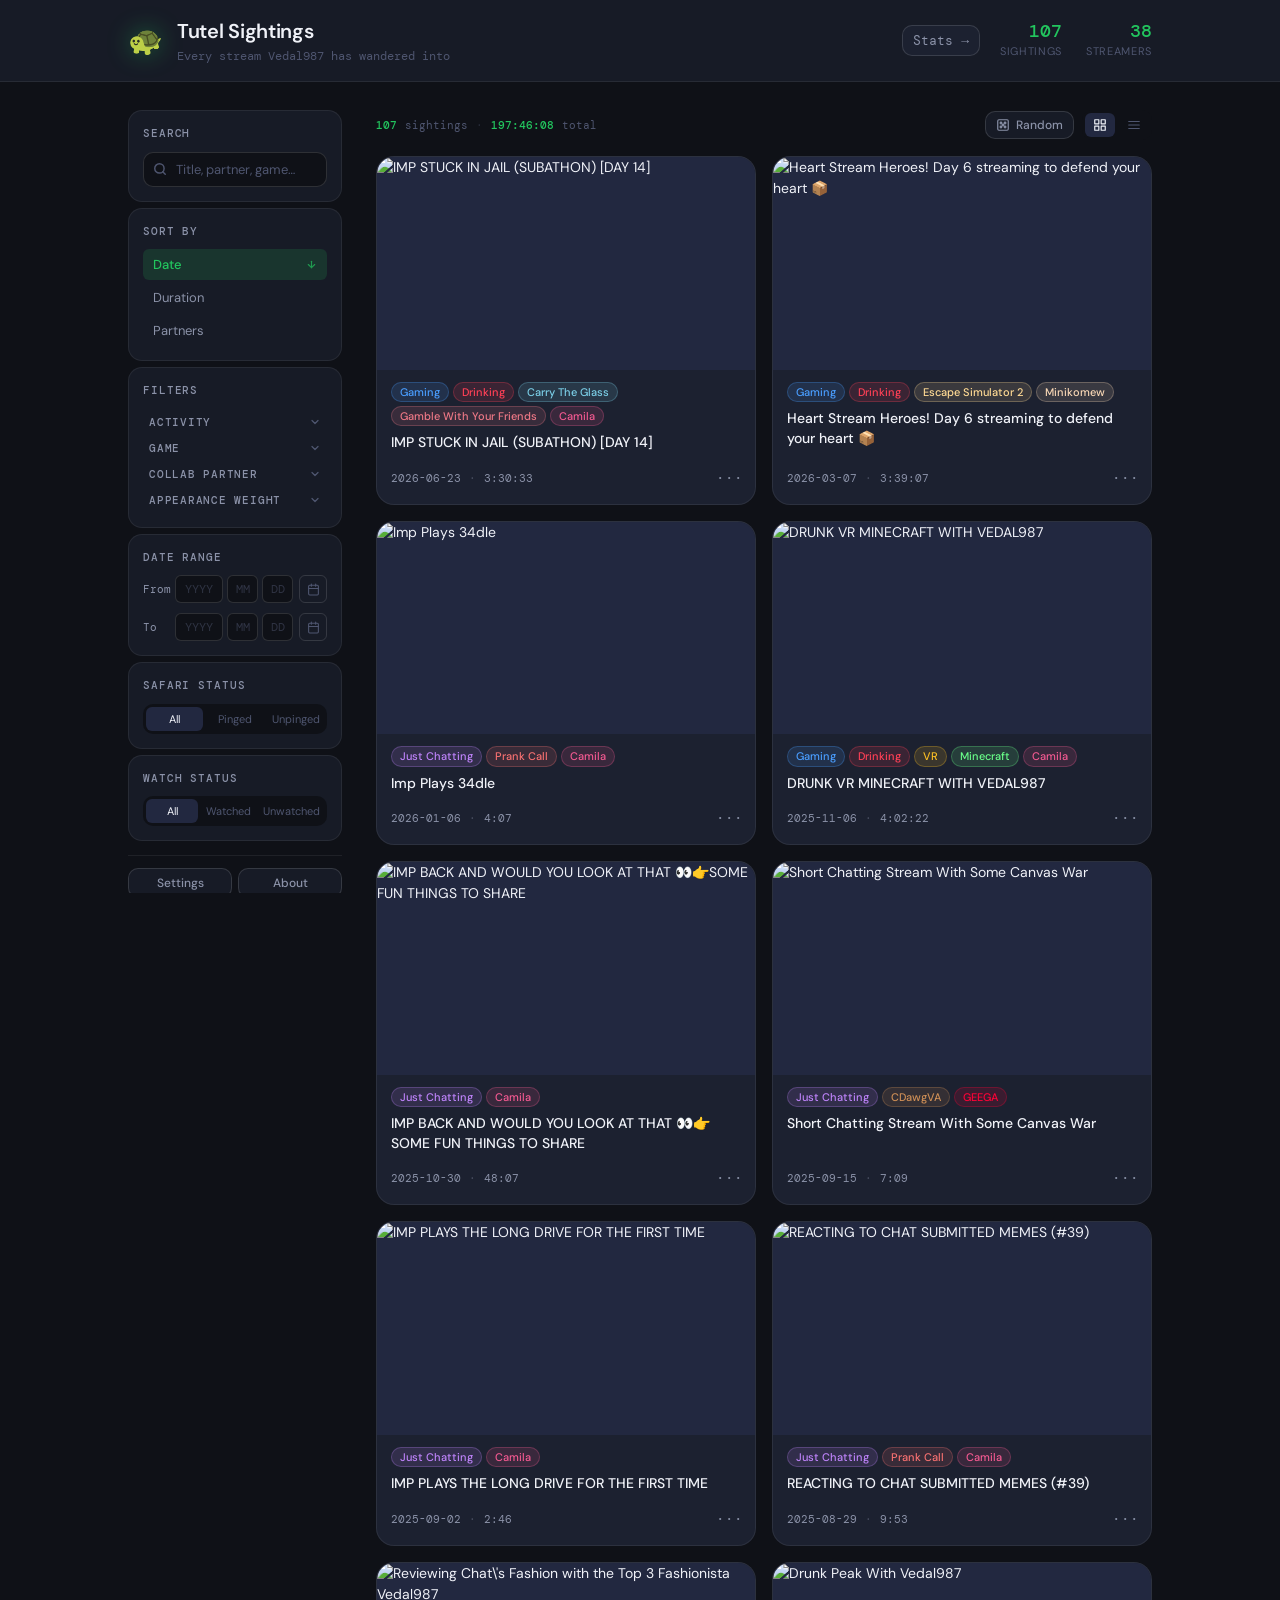
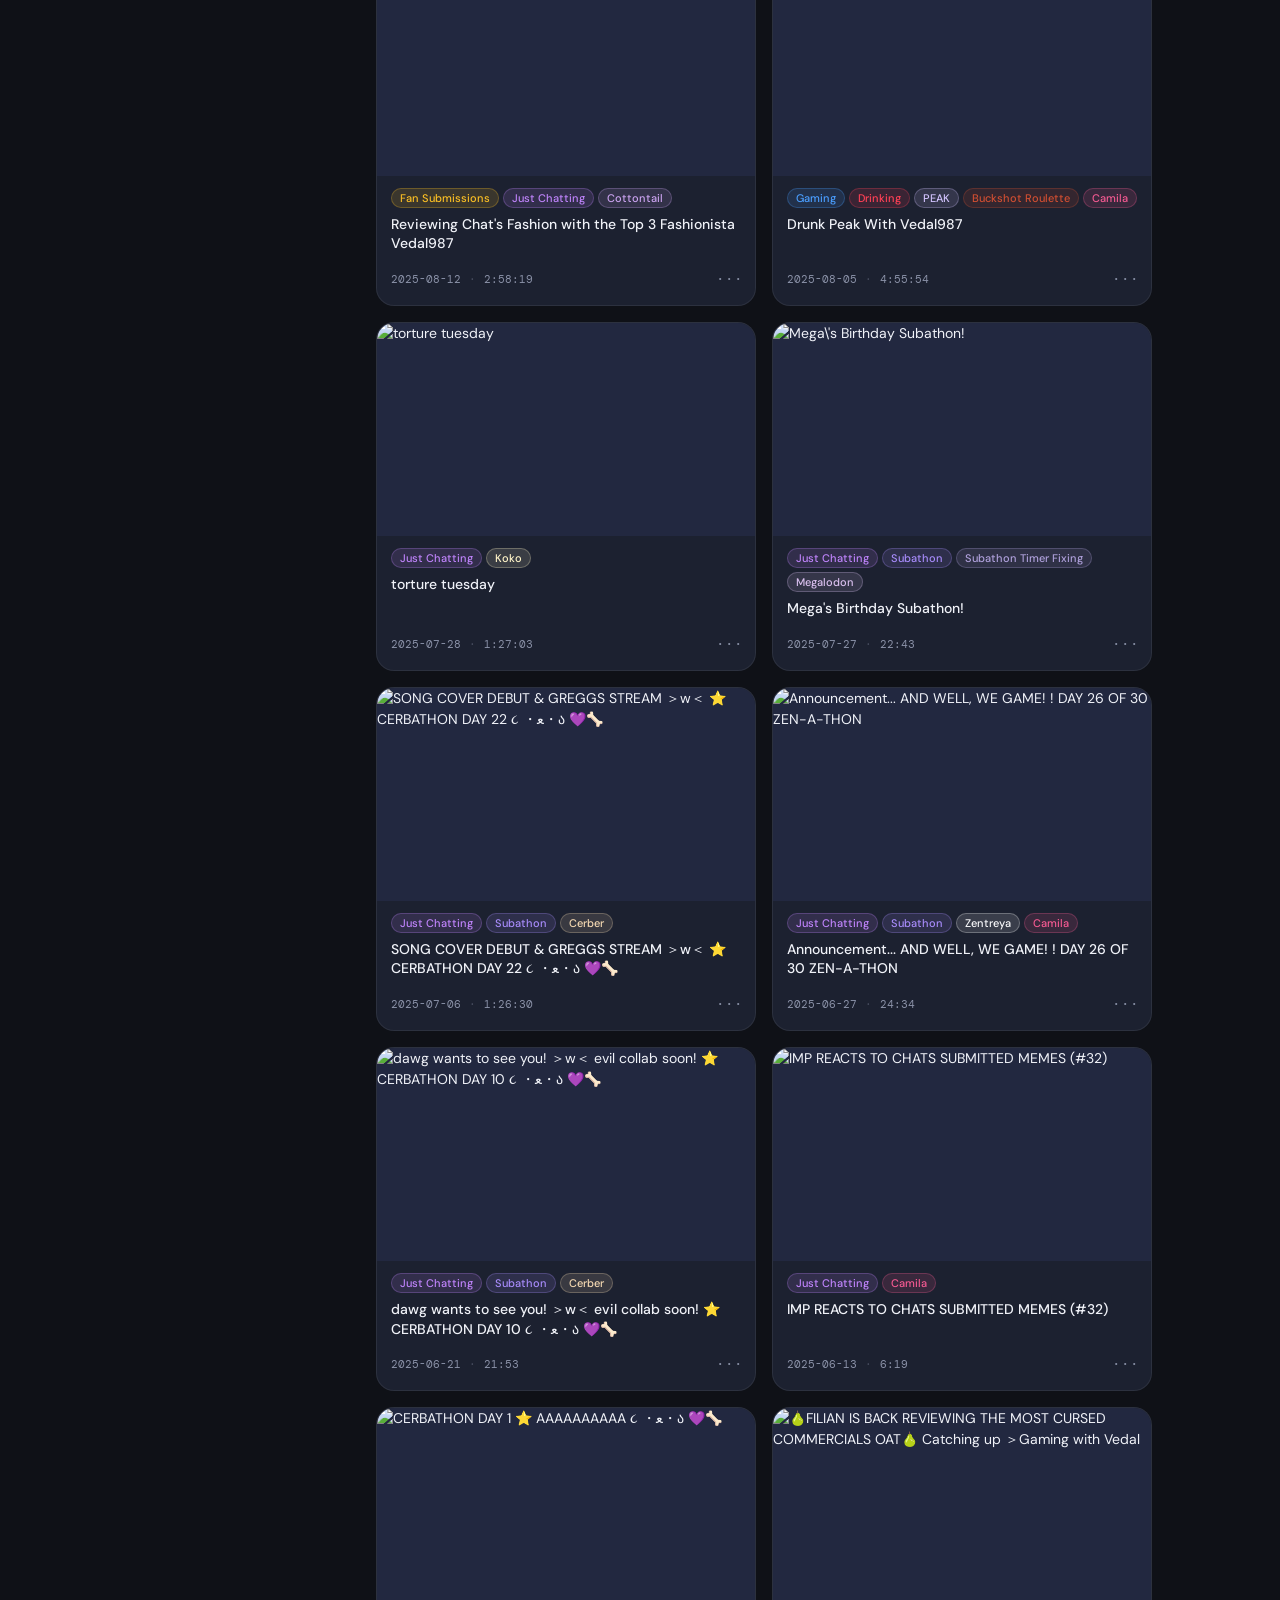
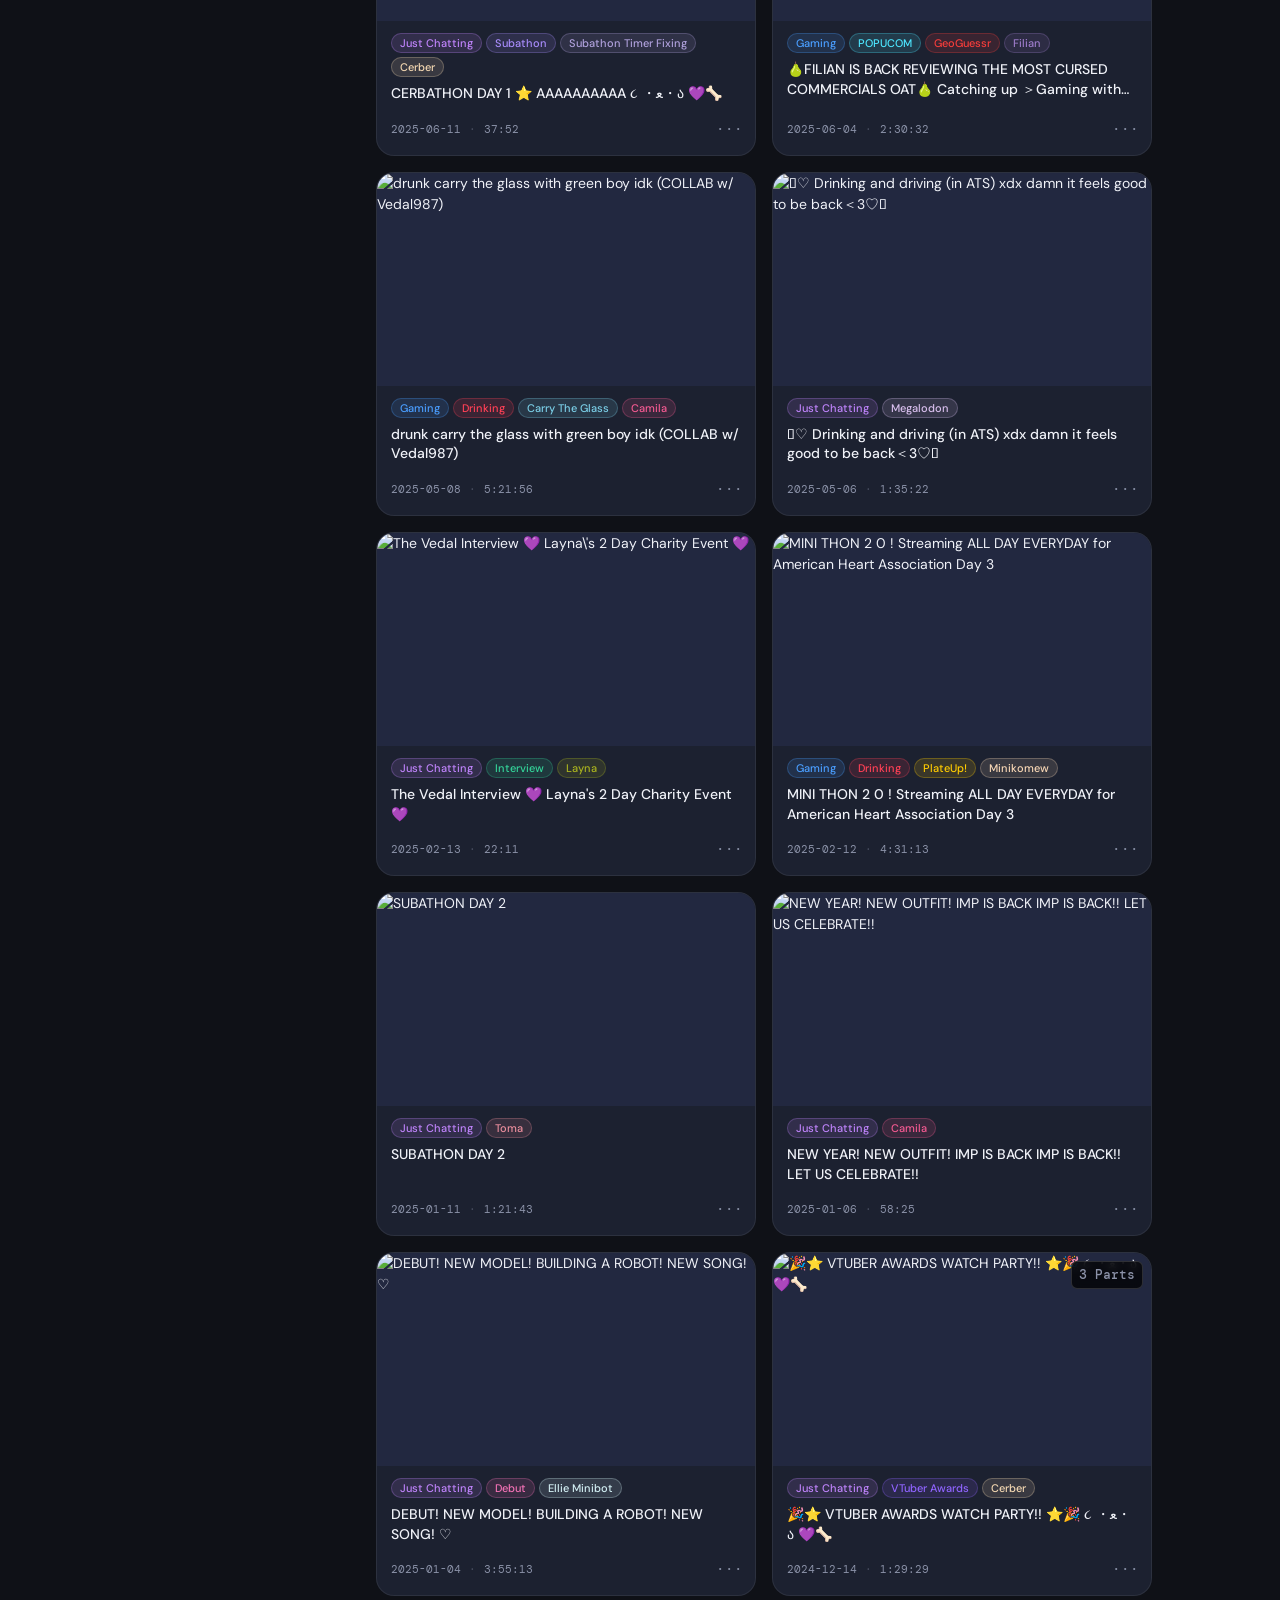
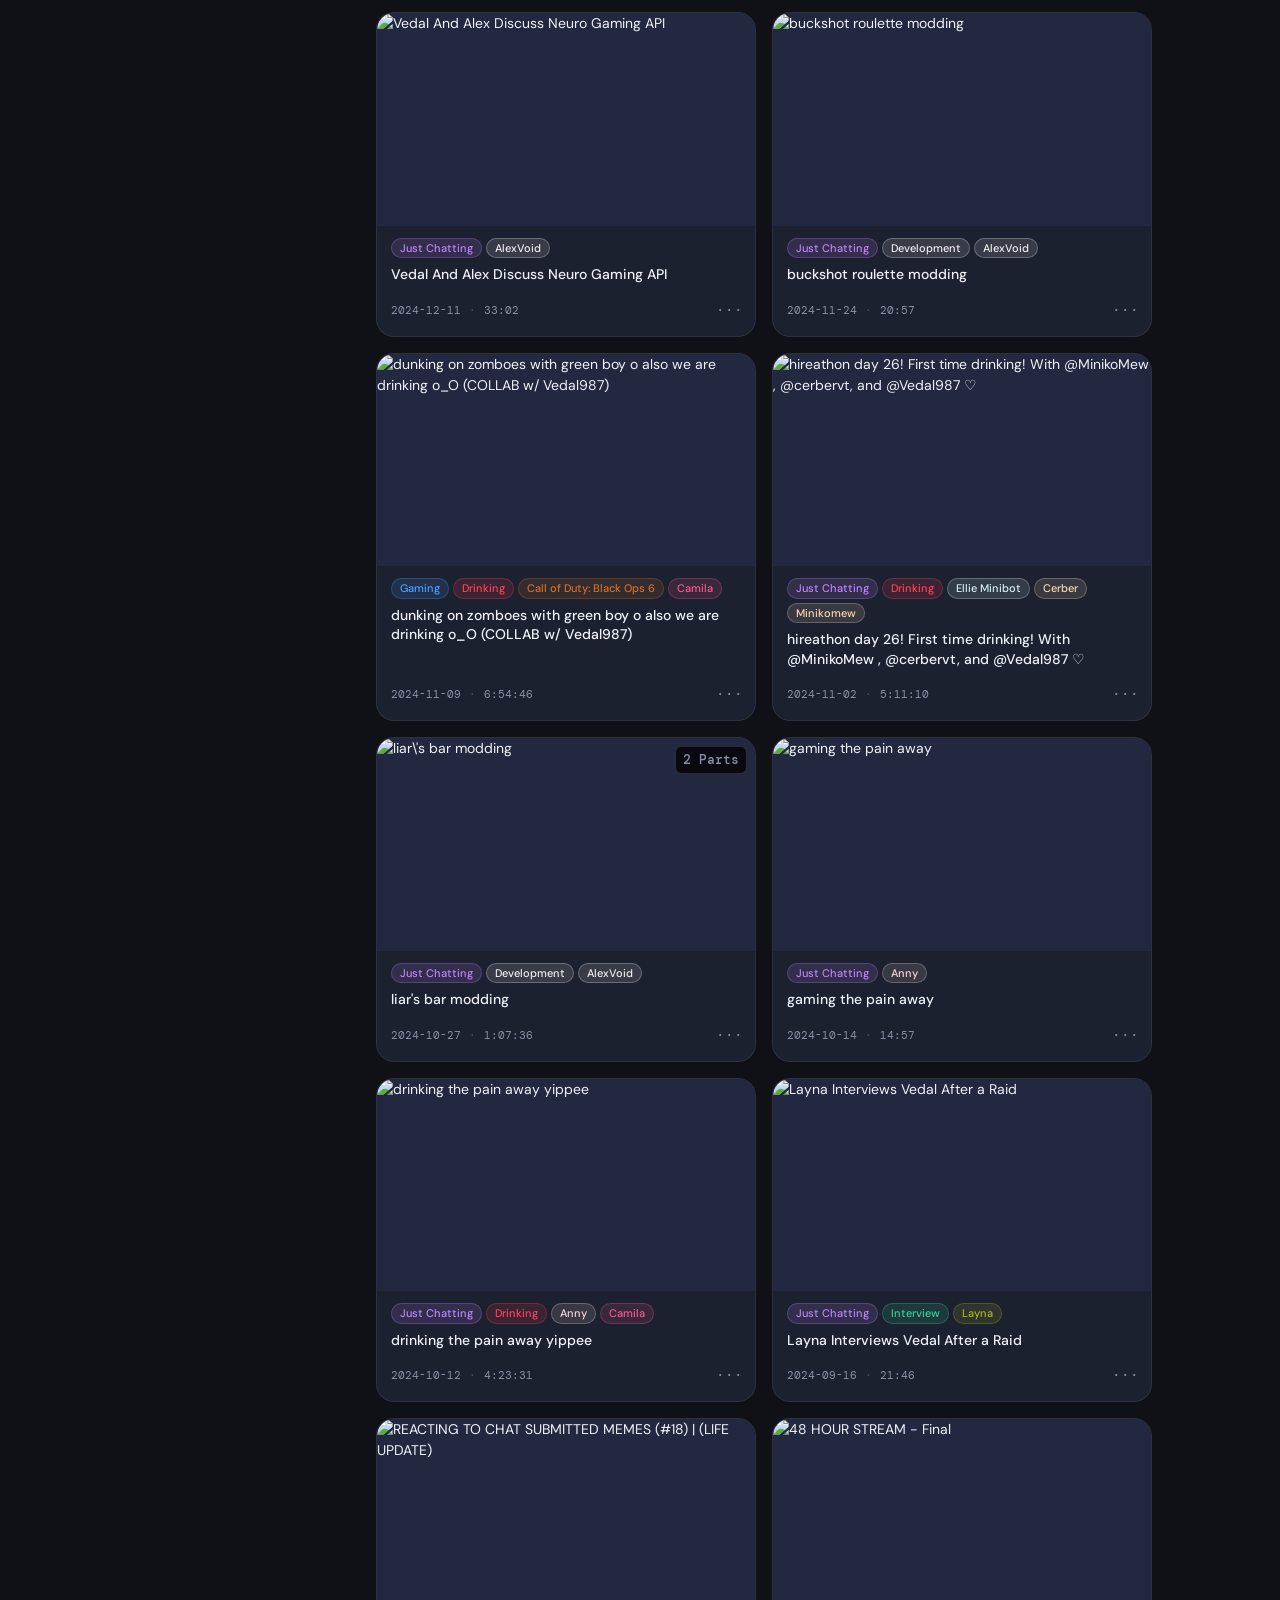
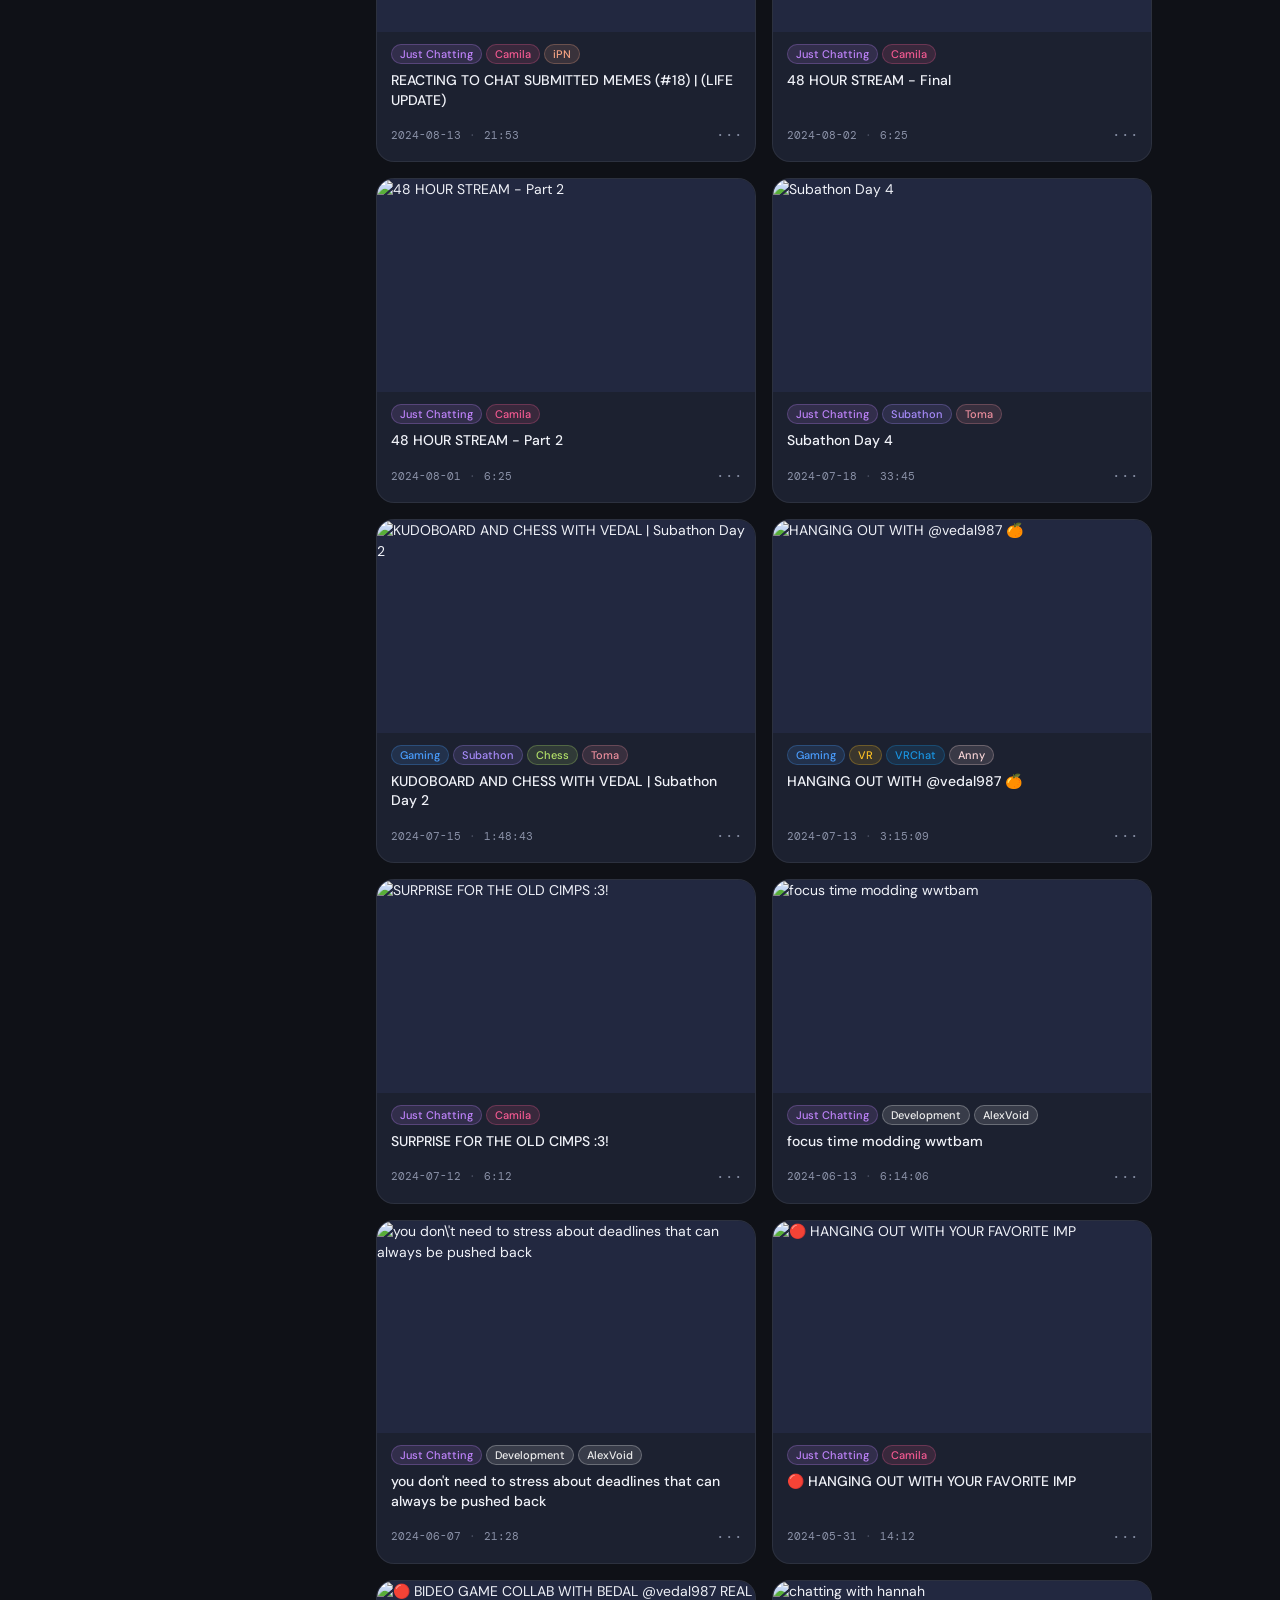
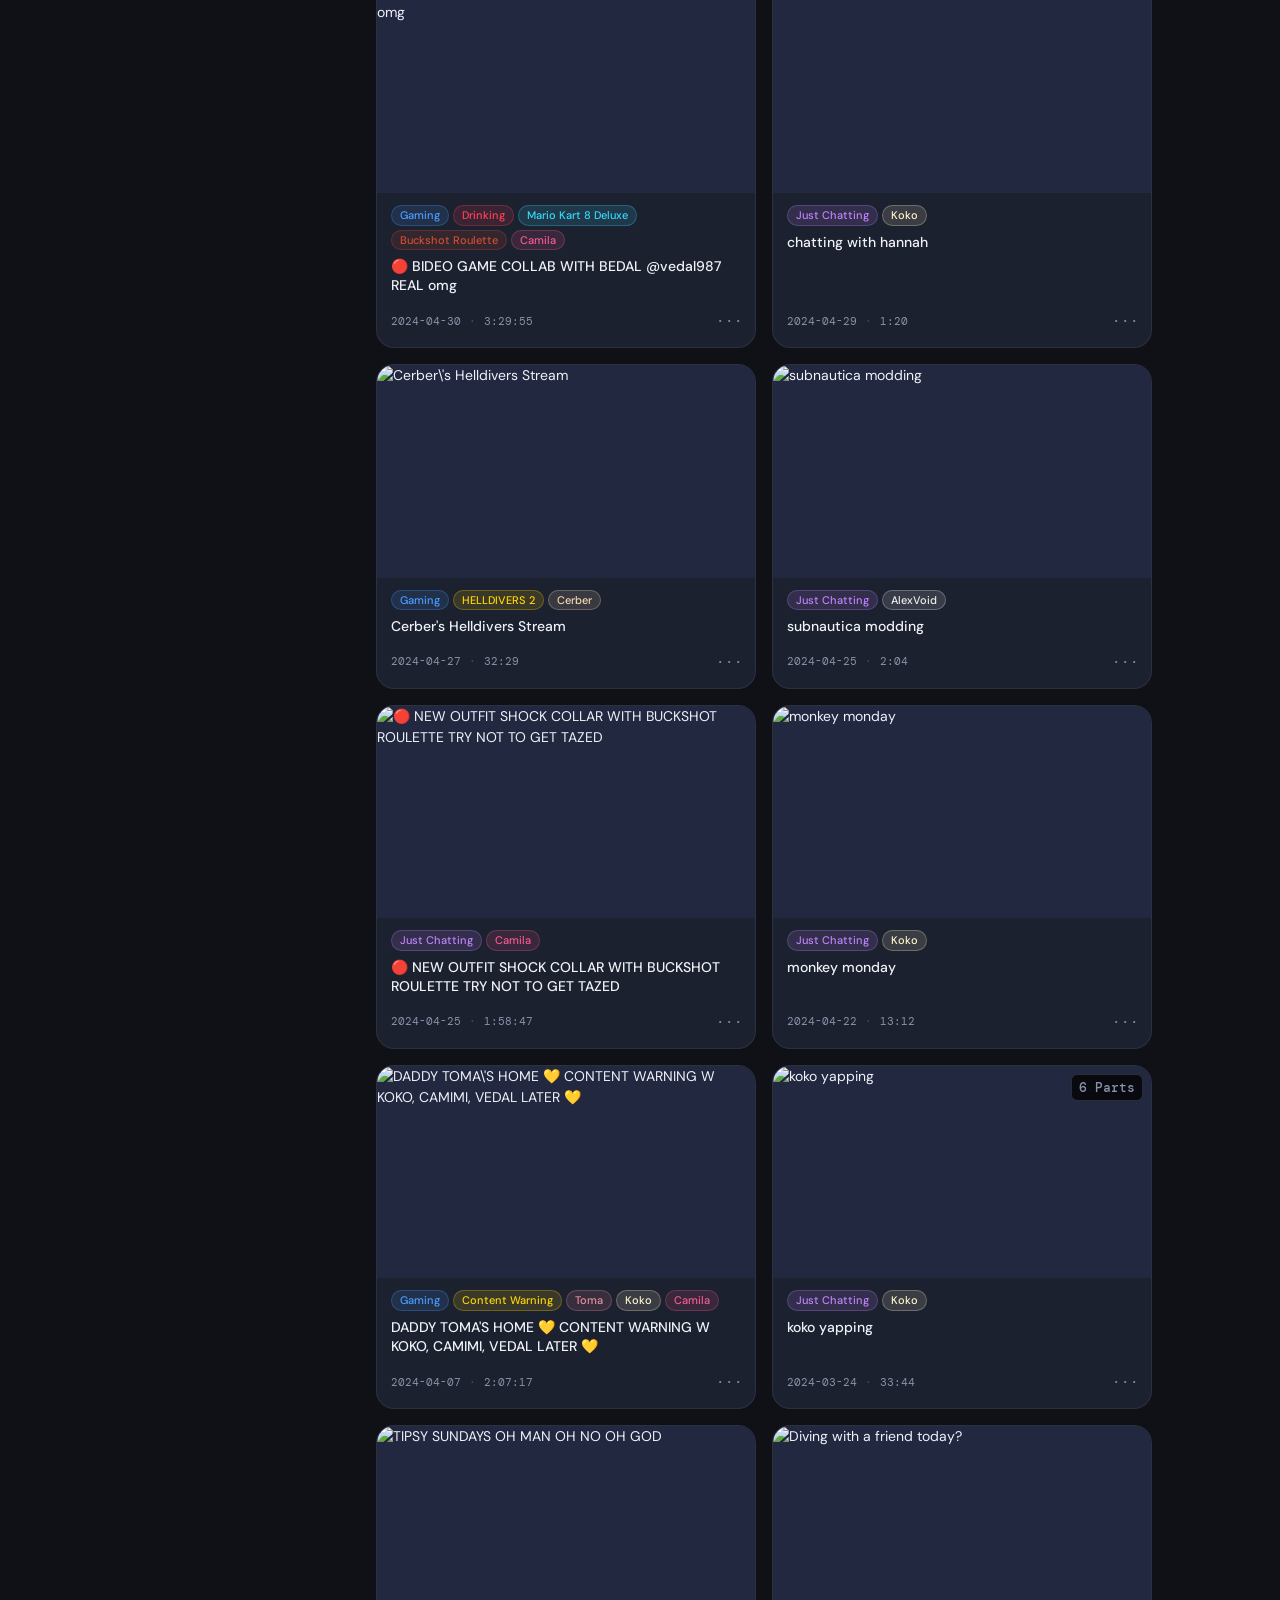
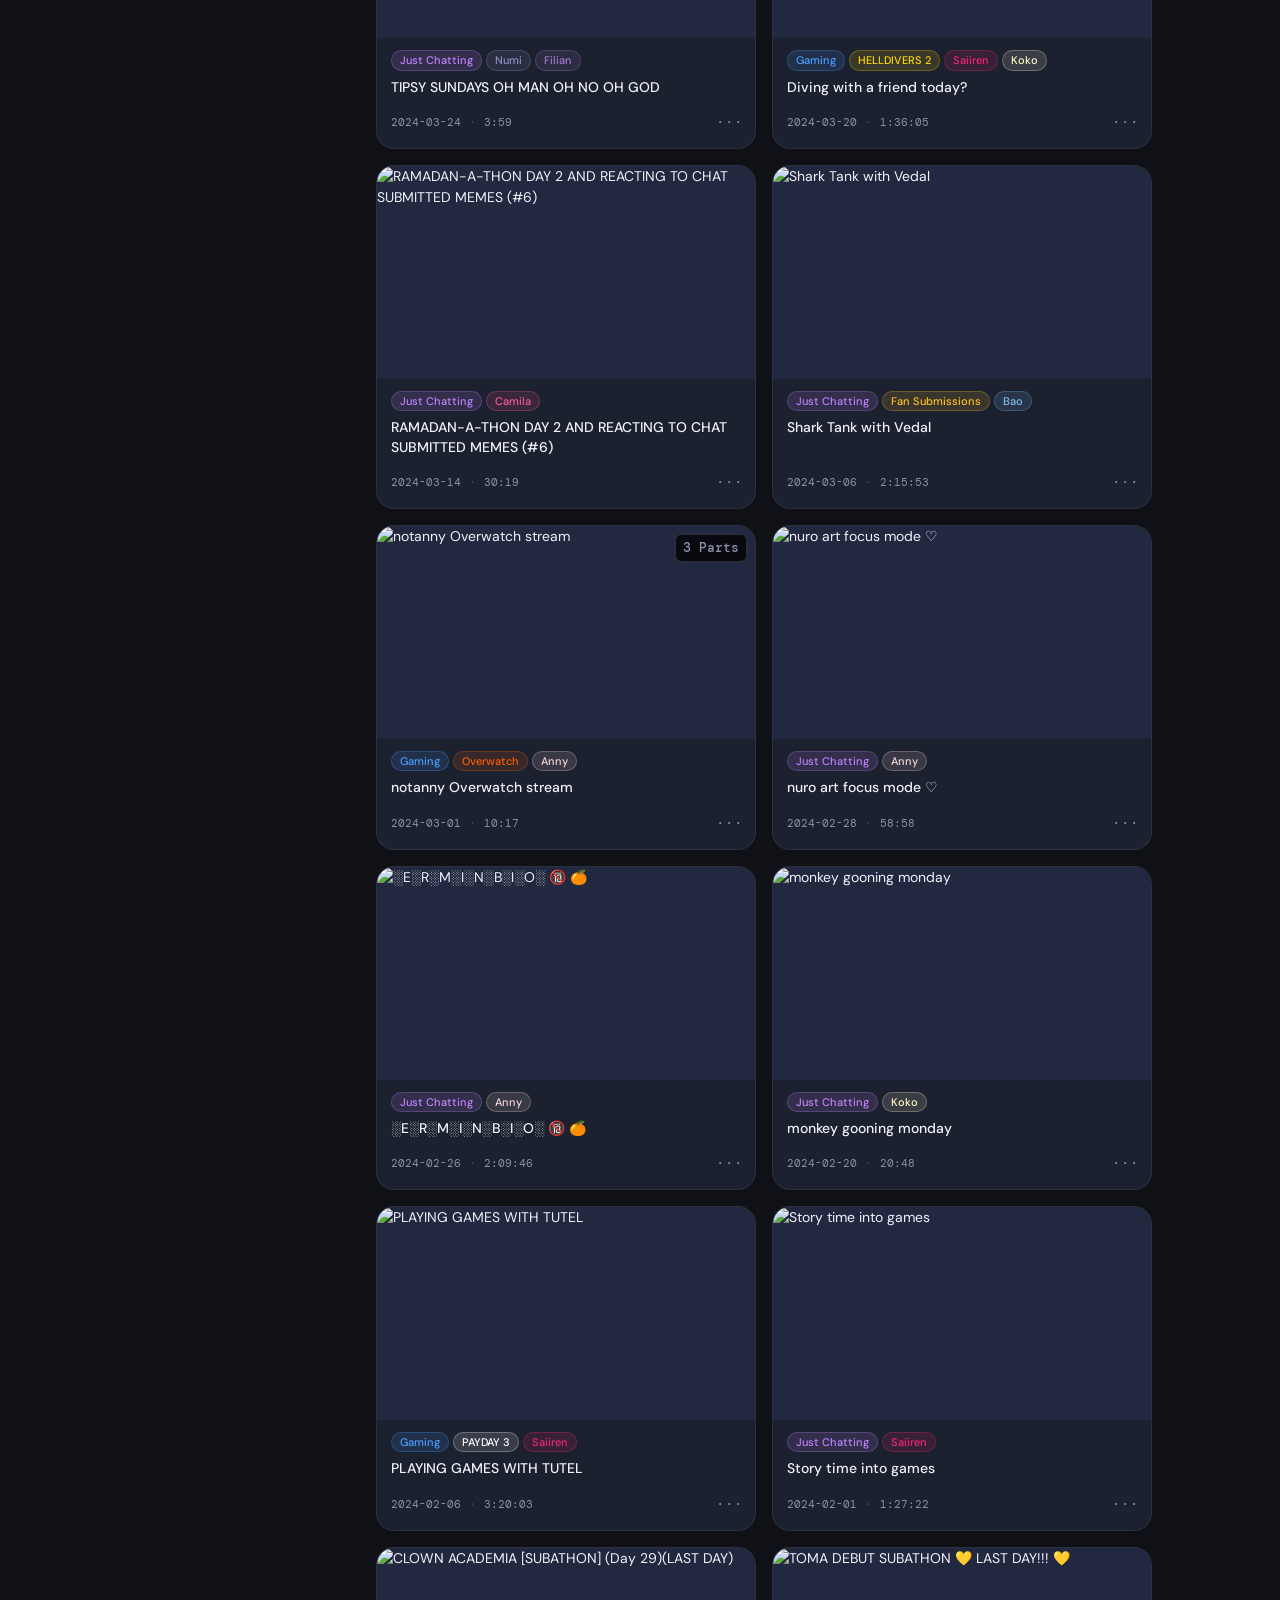
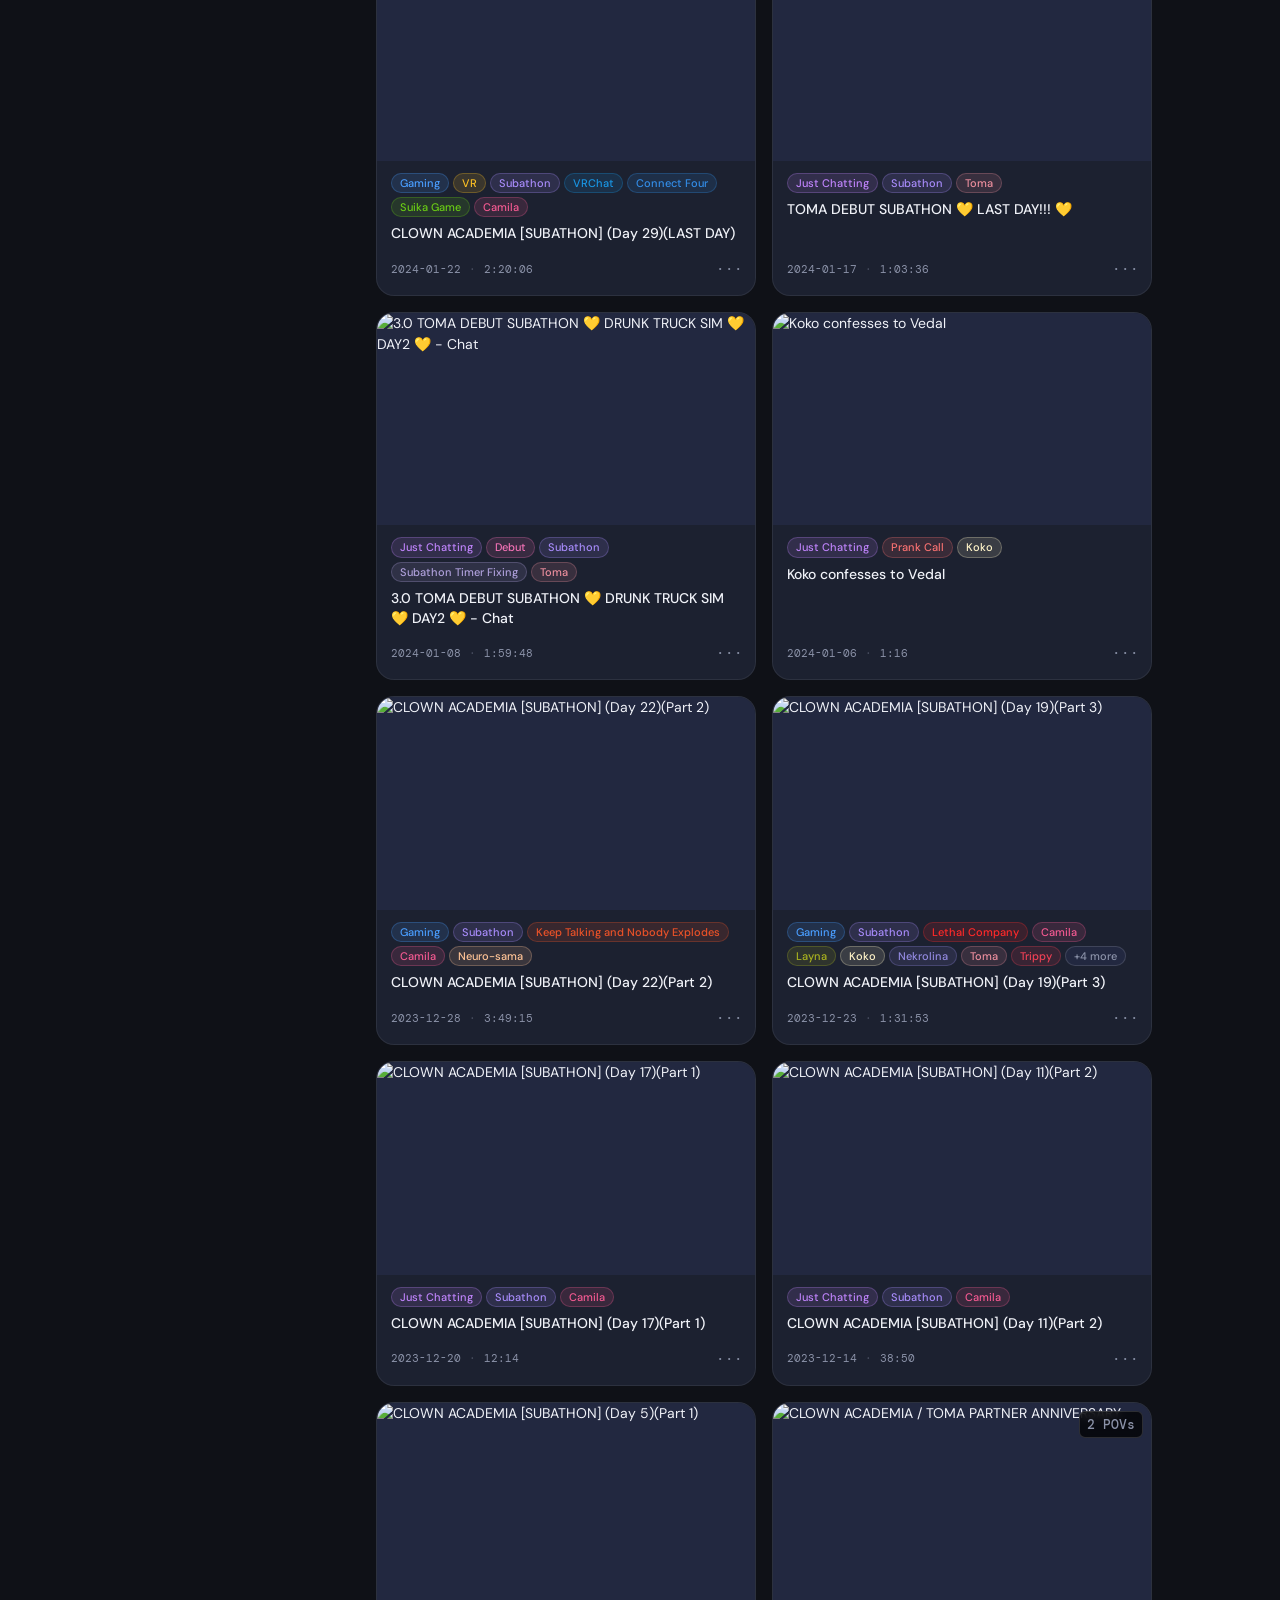
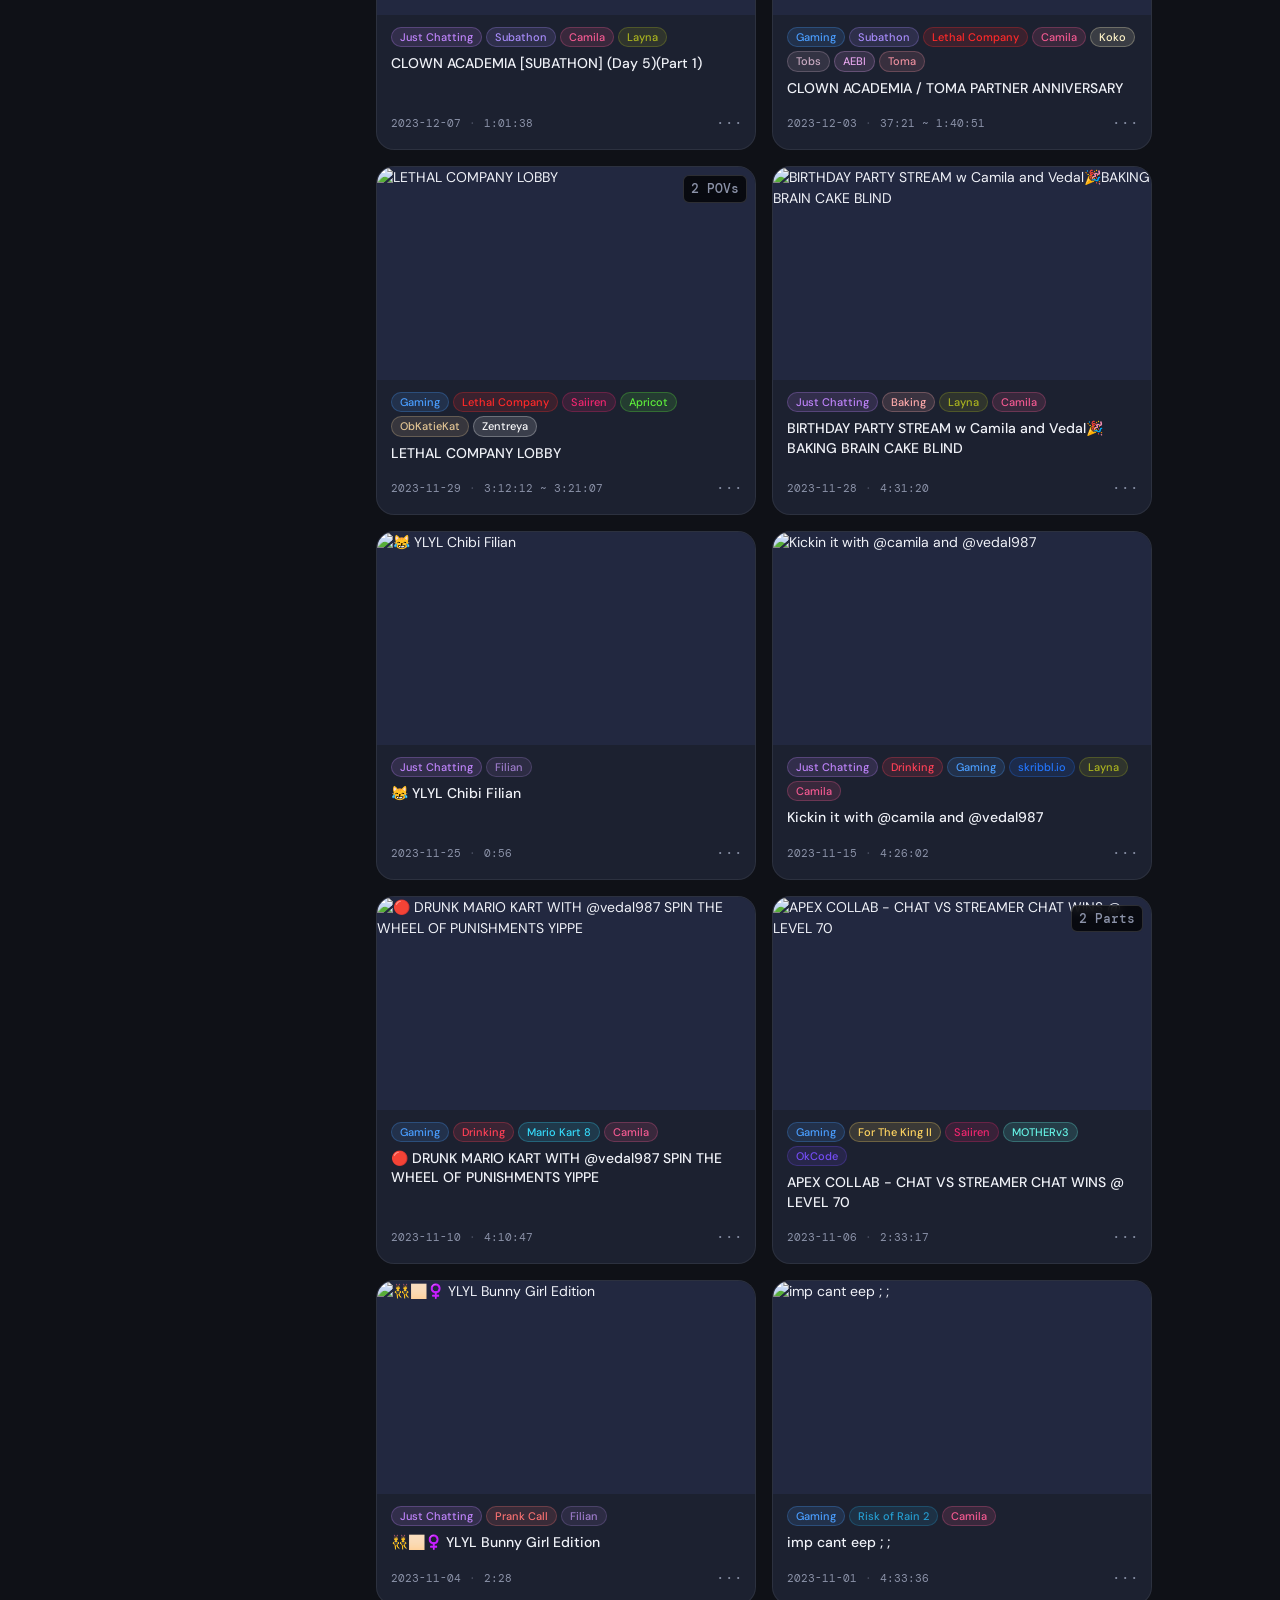
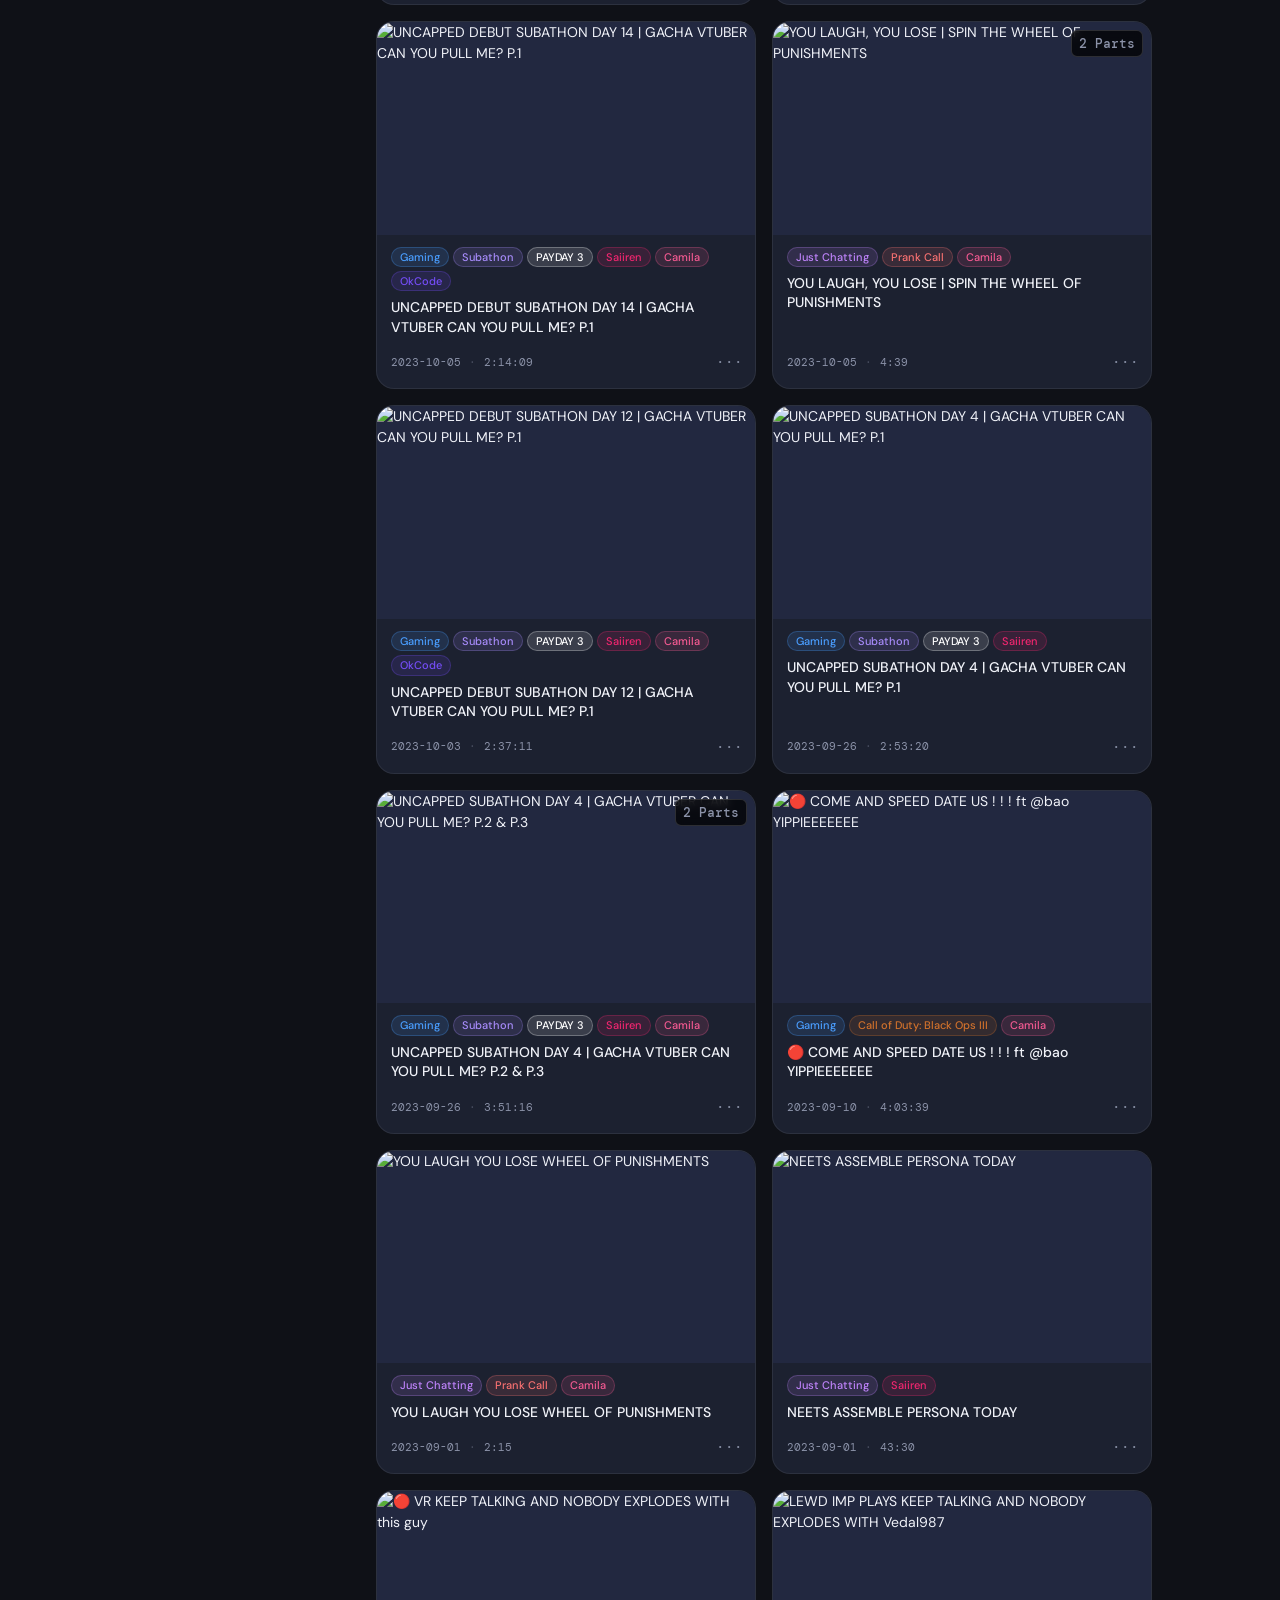
==== commit 01c336f1: "moved footer buttons & multi-vod entry title fallback (+ other fixes)" ====
--- a/index.html
+++ b/index.html
@@ -170,6 +170,11 @@
         </button>
       </div>
 
+      <div class="sidebar-meta-btns">
+        <button class="sidebar-meta-btn" onclick="openSettings()">Settings</button>
+        <button class="sidebar-meta-btn" onclick="openModal()">About</button>
+      </div>
+
     </aside>
 
     <section class="content-area">
@@ -207,10 +212,6 @@
   <footer class="site-footer">
     <div class="footer-inner">
       <span class="footer-credit">Made with ❤️ by AngiShyGuy</span>
-      <div class="footer-actions">
-        <button class="footer-about-btn" onclick="openSettings()">Settings</button>
-        <button class="footer-about-btn" onclick="openModal()">About</button>
-      </div>
     </div>
   </footer>
 
@@ -252,14 +253,14 @@
         <div class="settings-toggle-row">
           <div>
             <p class="modal-text" style="margin:0">Enable Editor Mode</p>
-            <p class="modal-text" style="margin:4px 0 0; opacity:0.6; font-size:12px">Adds an Edit Entry option to every stream card's ··· menu. Changes are saved locally in your browser until exported.</p>
+            <p class="modal-text" style="margin:4px 0 0; opacity:0.6; font-size:12px">Adds an Edit Entry option to every stream card's ··· menu and a New Entry button at the top. Changes are saved locally in your browser until exported.</p>
           </div>
           <button class="settings-toggle" id="editor-mode-toggle" role="switch" aria-checked="false" onclick="toggleEditorMode()">
             <span class="settings-toggle-thumb"></span>
           </button>
         </div>
         <p class="modal-section-label" style="margin-top:16px">Export</p>
-        <p class="modal-text">Download your local edits as a JSON file you can submit to the repository.</p>
+        <p class="modal-text">Download your local edits as a JSON file you can submit to the site's GitHub repository.</p>
         <div class="settings-btn-row">
           <button class="settings-action-btn" onclick="exportAppearancesJson()">
             <svg width="13" height="13" viewBox="0 0 24 24" fill="none" stroke="currentColor" stroke-width="2" stroke-linecap="round" stroke-linejoin="round"><path d="M21 15v4a2 2 0 0 1-2 2H5a2 2 0 0 1-2-2v-4"/><polyline points="7 10 12 15 17 10"/><line x1="12" y1="15" x2="12" y2="3"/></svg>
@@ -441,9 +442,6 @@
         <span class="summary-popup-label">Edit Entry</span>
         <span class="entry-editor-title" id="editor-modal-title">Sighting</span>
       </div>
-      <button class="modal-close" onclick="closeEntryEditor()" aria-label="Close editor">
-        <svg width="16" height="16" viewBox="0 0 24 24" fill="none" stroke="currentColor" stroke-width="2.5" stroke-linecap="round"><line x1="18" y1="6" x2="6" y2="18"/><line x1="6" y1="6" x2="18" y2="18"/></svg>
-      </button>
     </div>
 
     <!-- Tabs -->
@@ -459,14 +457,14 @@
 
       <div class="editor-field-row">
         <div class="editor-field editor-field--id">
-          <label class="editor-label" for="editor-id">Entry ID</label>
+          <label class="editor-label" for="editor-id">Entry ID <span class="editor-required">*</span></label>
           <div class="editor-id-wrap">
             <input class="editor-input editor-input--mono" id="editor-id" type="text"
               placeholder="unique-kebab-case-id"
               oninput="validateEditorId(this.value)">
-            <span class="editor-id-indicator" id="editor-id-indicator"></span>
             <button class="editor-autoid-btn" onclick="autoGenerateId()" title="Auto-generate ID from title/partners">Auto</button>
           </div>
+          <span class="editor-id-indicator" id="editor-id-indicator"></span>
         </div>
         <div class="editor-field editor-field--title">
           <label class="editor-label" for="editor-title">Title <span class="editor-label-note">(override — leave blank to use VOD title)</span></label>
@@ -476,11 +474,18 @@
 
       <div class="editor-field-row">
         <div class="editor-field editor-field--date">
-          <label class="editor-label">Date</label>
+          <label class="editor-label">Date <span class="editor-required">*</span></label>
           <div class="editor-date-wrap">
-            <input class="editor-input editor-input--mono" id="editor-date" type="text"
-              placeholder="YYYY-MM-DD" maxlength="10"
-              oninput="this.value=this.value.replace(/[^0-9-]/g,'')">
+            <input type="text" class="editor-date-part editor-date-part--year" id="editor-date-yyyy" maxlength="4" placeholder="YYYY"
+              oninput="this.value=this.value.replace(/\D/g,'');if(this.value.length===4)document.getElementById('editor-date-mm').focus()">
+            <span class="editor-date-sep">-</span>
+            <input type="text" class="editor-date-part" id="editor-date-mm" maxlength="2" placeholder="MM"
+              oninput="this.value=this.value.replace(/\D/g,'');if(this.value.length===2)document.getElementById('editor-date-dd').focus()"
+              onkeydown="if(event.key==='Backspace'&&this.value==='')document.getElementById('editor-date-yyyy').focus()">
+            <span class="editor-date-sep">-</span>
+            <input type="text" class="editor-date-part" id="editor-date-dd" maxlength="2" placeholder="DD"
+              oninput="this.value=this.value.replace(/\D/g,'')"
+              onkeydown="if(event.key==='Backspace'&&this.value==='')document.getElementById('editor-date-mm').focus()">
             <button class="editor-cal-btn" id="editor-cal-btn" title="Pick date">
               <svg width="14" height="14" viewBox="0 0 24 24" fill="none" stroke="currentColor" stroke-width="2" stroke-linecap="round" stroke-linejoin="round"><rect x="3" y="4" width="18" height="18" rx="2"/><line x1="16" y1="2" x2="16" y2="6"/><line x1="8" y1="2" x2="8" y2="6"/><line x1="3" y1="10" x2="21" y2="10"/></svg>
             </button>
@@ -488,7 +493,7 @@
         </div>
 
         <div class="editor-field editor-field--weight">
-          <label class="editor-label">Appearance Weight</label>
+          <label class="editor-label">Appearance Weight <span class="editor-required">*</span></label>
           <div class="weight-options">
             <button class="weight-option" data-weight="Full" onclick="selectWeight(this)">
               Full
@@ -507,7 +512,7 @@
       </div>
 
       <div class="editor-field">
-        <label class="editor-label">Activities</label>
+        <label class="editor-label">Activities <span class="editor-required">*</span></label>
         <div class="editor-tag-field" id="editor-tagfield-activities">
           <div class="editor-tag-chips" id="editor-tags-activities"></div>
           <div class="editor-tag-input-wrap">
@@ -522,7 +527,7 @@
       </div>
 
       <div class="editor-field">
-        <label class="editor-label">Collab Partners</label>
+        <label class="editor-label">Collab Partners <span class="editor-required">*</span></label>
         <div class="editor-tag-field" id="editor-tagfield-collab_partners">
           <div class="editor-tag-chips" id="editor-tags-collab_partners"></div>
           <div class="editor-tag-input-wrap">
@@ -598,7 +603,9 @@
 
     <!-- Footer actions -->
     <div class="entry-editor-footer">
-      <button class="editor-cancel-btn" onclick="closeEntryEditor()">Cancel</button>
+      <span class="editor-required-legend"><span class="editor-required">*</span> Required</span>
+      <span class="editor-save-error" id="editor-save-error" style="display:none"></span>
+      <button class="editor-cancel-btn" id="editor-cancel-btn" data-confirming="false" onclick="closeEntryEditor()">Cancel</button>
       <button class="editor-save-btn" onclick="saveEditorEntry()">Save Entry</button>
     </div>
 
--- a/style.css
+++ b/style.css
@@ -581,6 +581,37 @@
 @media (hover: hover) and (pointer: fine) {
   .clear-all-btn:hover { color: var(--text-primary); background: var(--bg-raised); }
 }
+
+/* Sidebar Settings / About buttons */
+.sidebar-meta-btns {
+  display: flex;
+  gap: 6px;
+  padding: 12px 0 4px;
+  border-top: 1px solid var(--border);
+  margin-top: 8px;
+}
+.sidebar-meta-btn {
+  flex: 1;
+  font-size: 12px;
+  font-weight: 500;
+  font-family: var(--font-sans);
+  color: var(--text-secondary);
+  background: var(--bg-surface);
+  border: 1px solid var(--border-strong);
+  padding: 6px 10px;
+  border-radius: var(--radius-md);
+  cursor: pointer;
+  transition: background var(--transition), color var(--transition);
+  text-align: center;
+}
+@media (hover: hover) and (pointer: fine) {
+  .sidebar-meta-btn:hover {
+    background: var(--bg-raised);
+    color: var(--text-primary);
+    border-color: var(--text-muted);
+  }
+}
+
 /* --- Card Grid --- */
 .card-grid {
   display: grid;
@@ -607,14 +638,26 @@
   }
 }
 
-/* Card with New badge */
+/* Card with New badge (30-day recent) */
 .card--new {
   border-color: rgba(255, 255, 255, 0.45);
 }
 @media (hover: hover) and (pointer: fine) {
-  .card--new:hover {
-    border-color: rgba(255, 255, 255, 0.75);
-  }
+  .card--new:hover { border-color: rgba(255, 255, 255, 0.75); }
+}
+
+/* Card created locally via the editor — yellow outline */
+.card--editor-new {
+  border-color: rgba(250, 204, 21, 0.6);
+}
+@media (hover: hover) and (pointer: fine) {
+  .card--editor-new:hover { border-color: rgba(250, 204, 21, 0.9); }
+}
+.card-list-item--editor-new {
+  border-color: rgba(250, 204, 21, 0.6);
+}
+@media (hover: hover) and (pointer: fine) {
+  .card-list-item--editor-new:hover { border-color: rgba(250, 204, 21, 0.9); }
 }
 
 /* Card with local modifications (editor layer) */
@@ -1671,6 +1714,7 @@
   box-sizing: border-box;
   overflow: hidden;
   transition: transform var(--transition), box-shadow var(--transition), border-color var(--transition);
+  position: relative; /* needed for hatch pseudo-element on deleted items */
 }
 
 .card-list-item--new {
@@ -1786,6 +1830,36 @@
     color: var(--green);
   }
 }
+
+/* ── New Entry button ─────────────────────────────────────────── */
+.new-entry-btn {
+  display: inline-flex;
+  align-items: center;
+  gap: 6px;
+  padding: 5px 12px;
+  border-radius: var(--radius-md);
+  border: 1px solid rgba(250, 204, 21, 0.4);
+  color: rgba(250, 204, 21, 0.9);
+  font-size: 13px;
+  font-weight: 600;
+  font-family: var(--font-sans);
+  background: rgba(250, 204, 21, 0.08);
+  transition: background var(--transition), border-color var(--transition), color var(--transition);
+  white-space: nowrap;
+}
+@media (hover: hover) and (pointer: fine) {
+  .new-entry-btn:hover {
+    background: rgba(250, 204, 21, 0.15);
+    border-color: rgba(250, 204, 21, 0.7);
+    color: rgba(250, 204, 21, 1);
+  }
+}
+/* On mobile, hide the label and show just the + icon */
+@media (max-width: 600px) {
+  .new-entry-btn-label { display: none; }
+  .new-entry-btn { padding: 5px 8px; }
+}
+
 /* ============================================================
    ENTRY EDITOR
    Large editor modal with tabs for editing sighting entries.
@@ -2002,15 +2076,37 @@
   .editor-autoid-btn:hover { background: var(--bg-card); color: var(--text-primary); }
 }
 .editor-id-indicator {
-  font-size: 12px;
-  font-family: var(--font-mono);
-  font-weight: 600;
-  line-height: 1;
-  flex-shrink: 0;
-  /* sits between the input and the Auto button inside .editor-id-wrap */
+  font-size: 11px;
+  font-family: var(--font-mono);
+  font-weight: 500;
+  line-height: 1.4;
+  min-height: 16px;
+  display: block;
+  margin-top: 3px;
 }
 .editor-id-indicator--ok    { color: var(--green); }
 .editor-id-indicator--error { color: #f87171; }
+
+/* Required field asterisk */
+.editor-required { color: #f87171; font-weight: 700; }
+
+/* Error highlight on fields */
+.editor-field--error.editor-tag-field,
+.editor-field--error.editor-date-part {
+  border-color: #f87171 !important;
+  box-shadow: 0 0 0 2px rgba(248,113,113,0.2) !important;
+}
+.vod-input--error {
+  border-color: #f87171 !important;
+  box-shadow: 0 0 0 2px rgba(248,113,113,0.2) !important;
+}
+.vod-select--error {
+  border-color: #f87171 !important;
+}
+.hms-input.editor-field--error {
+  border-color: #f87171 !important;
+  box-shadow: 0 0 0 2px rgba(248,113,113,0.2) !important;
+}
 
 /* --- Date field --- */
 .editor-date-wrap {
@@ -2308,35 +2404,9 @@
   display: flex;
   flex-direction: column;
   align-items: center;
-  gap: 6px;
-  padding-top: 18px;
-  cursor: grab;
-  color: var(--text-muted);
-  flex-shrink: 0;
-  user-select: none;
-  transition: color var(--transition);
-}
-@media (hover: hover) and (pointer: fine) {
-  .vod-row-handle:hover { color: var(--text-secondary); }
-}
-.vod-row-handle:active { cursor: grabbing; }
-/* Timestamp drag handle */
-.ts-drag-handle {
-  display: flex;
-  align-items: center;
-  justify-content: center;
-  padding: 0 4px;
-  cursor: grab;
-  color: var(--text-muted);
-  flex-shrink: 0;
-  user-select: none;
-  align-self: stretch;
-  transition: color var(--transition);
-}
-@media (hover: hover) and (pointer: fine) {
-  .ts-drag-handle:hover { color: var(--text-secondary); }
-}
-.ts-drag-handle:active { cursor: grabbing; }
+  gap: 2px;
+  flex-shrink: 0;
+}
 .vod-index-badge {
   font-family: var(--font-mono);
   font-size: 10px;
@@ -2473,13 +2543,25 @@
 /* --- Timestamps rows --- */
 .ts-row {
   display: flex;
-  align-items: flex-end;
-  gap: 8px;
+  align-items: center;
+  gap: 10px;
   background: var(--bg-card);
   border: 1px solid var(--border-strong);
   border-radius: var(--radius-lg);
   padding: 12px;
   transition: border-color var(--transition), box-shadow var(--transition);
+}
+.ts-row-fields {
+  flex: 1;
+  min-width: 0;
+  display: flex;
+  flex-direction: row;
+  align-items: flex-end;
+  gap: 8px;
+}
+/* ts-row-lower is only used on mobile — no-op on desktop */
+.ts-row-lower {
+  display: contents; /* children participate directly in ts-row-fields row */
 }
 .ts-field { display: flex; flex-direction: column; gap: 4px; }
 .ts-field--title { flex: 1; min-width: 0; }
@@ -2521,6 +2603,21 @@
   border-top: 1px solid var(--border);
   flex-shrink: 0;
   background: var(--bg-surface);
+  flex-wrap: wrap;
+}
+.editor-required-legend {
+  font-size: 11px;
+  color: var(--text-muted);
+  font-family: var(--font-mono);
+  margin-right: auto; /* pushes buttons to the right */
+}
+.editor-save-error {
+  font-size: 12px;
+  color: #f87171;
+  font-family: var(--font-sans);
+  flex-basis: 100%; /* own line when it appears */
+  order: -1;        /* appears above the buttons row */
+  padding-bottom: 2px;
 }
 .editor-cancel-btn {
   padding: 8px 18px;
@@ -2626,11 +2723,7 @@
   .editor-field--id,
   .editor-field--date,
   .editor-field--weight { flex: unset; width: 100%; }
-  .vod-row-lower { flex-direction: column; }
-  .vod-field--streamer,
-  .vod-field--videoid,
-  .vod-field--ts { flex: unset; width: 100%; }
-  .weight-options { flex-direction: column; }
+  /* weight-options stay on one row on mobile — no flex-direction: column */
   .entry-editor-modal {
     border-radius: var(--radius-lg) var(--radius-lg) 0 0;
     top: auto;
@@ -2642,12 +2735,97 @@
     max-height: 92vh;
     animation: slideUp 220ms cubic-bezier(0.34, 1.15, 0.64, 1);
   }
-  .ts-row { flex-wrap: wrap; }
-  .ts-field--title { width: 100%; }
-}
-@keyframes slideUp {
-  from { transform: translateY(40px); opacity: 0; }
-  to   { transform: translateY(0);    opacity: 1; }
+  /* VOD rows: title full width, then streamer+videoid row, then start+end row */
+  .vod-row-lower { flex-wrap: wrap; }
+  .vod-field--streamer { flex: 1 1 120px; }
+  .vod-field--videoid  { flex: 1 1 100px; }
+  .vod-field--ts       { flex: 1 1 auto; }
+  /* Timestamp rows on mobile: stack into two rows */
+  .ts-row-fields { flex-direction: column; align-items: stretch; }
+  .ts-row-lower  { display: flex; align-items: flex-end; gap: 8px; }
+  .ts-field--title { flex: unset; width: 100%; }
+}
+
+/* --- Editor segmented date inputs --- */
+.editor-date-part {
+  background: var(--bg-base);
+  border: 1px solid var(--border-strong);
+  border-radius: var(--radius-md);
+  color: var(--text-primary);
+  font-family: var(--font-mono);
+  font-size: 13px;
+  padding: 7px 6px;
+  outline: none;
+  text-align: center;
+  width: 44px;
+  transition: border-color var(--transition), box-shadow var(--transition);
+}
+.editor-date-part--year { width: 62px; }
+.editor-date-part:focus {
+  border-color: var(--green);
+  box-shadow: 0 0 0 3px var(--green-glow);
+}
+.editor-date-part::placeholder { color: var(--text-muted); }
+.editor-date-sep {
+  color: var(--text-muted);
+  font-family: var(--font-mono);
+  font-size: 13px;
+  font-weight: bold;
+  padding: 0 1px;
+}
+
+/* --- Up/down move buttons --- */
+.row-move-btn {
+  display: flex;
+  align-items: center;
+  justify-content: center;
+  height: 32px;
+  border-radius: var(--radius-md);
+  color: var(--text-secondary);
+  border: 1px solid transparent;
+  transition: color var(--transition), background var(--transition), border-color var(--transition);
+}
+@media (hover: hover) and (pointer: fine) {
+  .row-move-btn:hover:not(:disabled) {
+    color: var(--text-primary);
+    background: var(--bg-raised);
+    border-color: var(--border-strong);
+  }
+}
+/* Bigger tap targets on touch screens */
+@media (hover: none) {
+  .row-move-btn { height: 40px; }
+  .row-move-btn--sm { height: 28px; }
+}
+.row-move-btn--sm {
+  height: 22px;
+}
+.row-move-btn:disabled {
+  opacity: 0.2;
+  cursor: not-allowed;
+}
+
+/* vod-row-handle already exists; just ensure it fits the new buttons */
+.vod-row-handle {
+  padding-top: 0;
+  justify-content: center;
+  gap: 2px;
+}
+
+/* Timestamp move buttons container */
+.ts-move-btns {
+  display: flex;
+  flex-direction: column;
+  align-items: center;
+  gap: 2px;
+  flex-shrink: 0;
+  align-self: center;
+}
+.ts-remove-btn {
+  flex-shrink: 0;
+  align-self: center;
+  margin-left: auto;
+  margin-top: 0;
 }
 
 /* ── Settings modal ──────────────────────────────────────────── */
